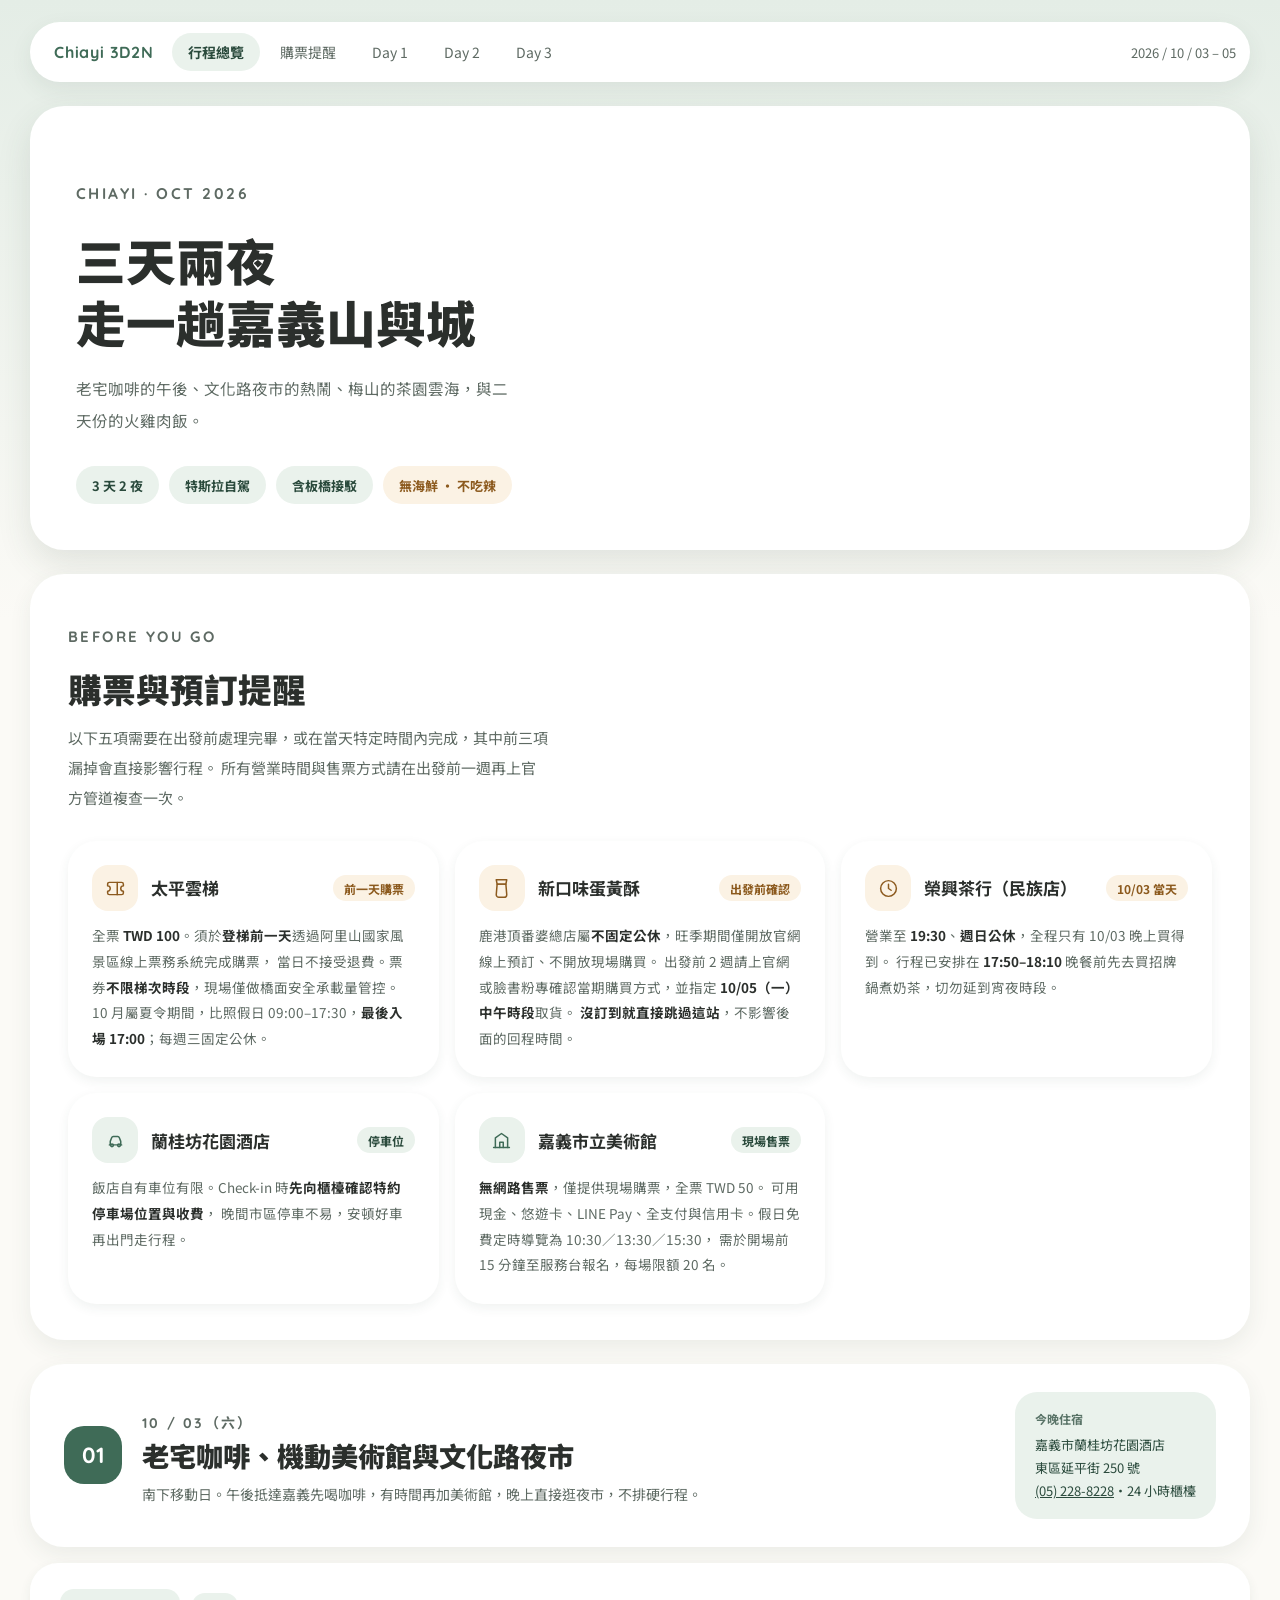
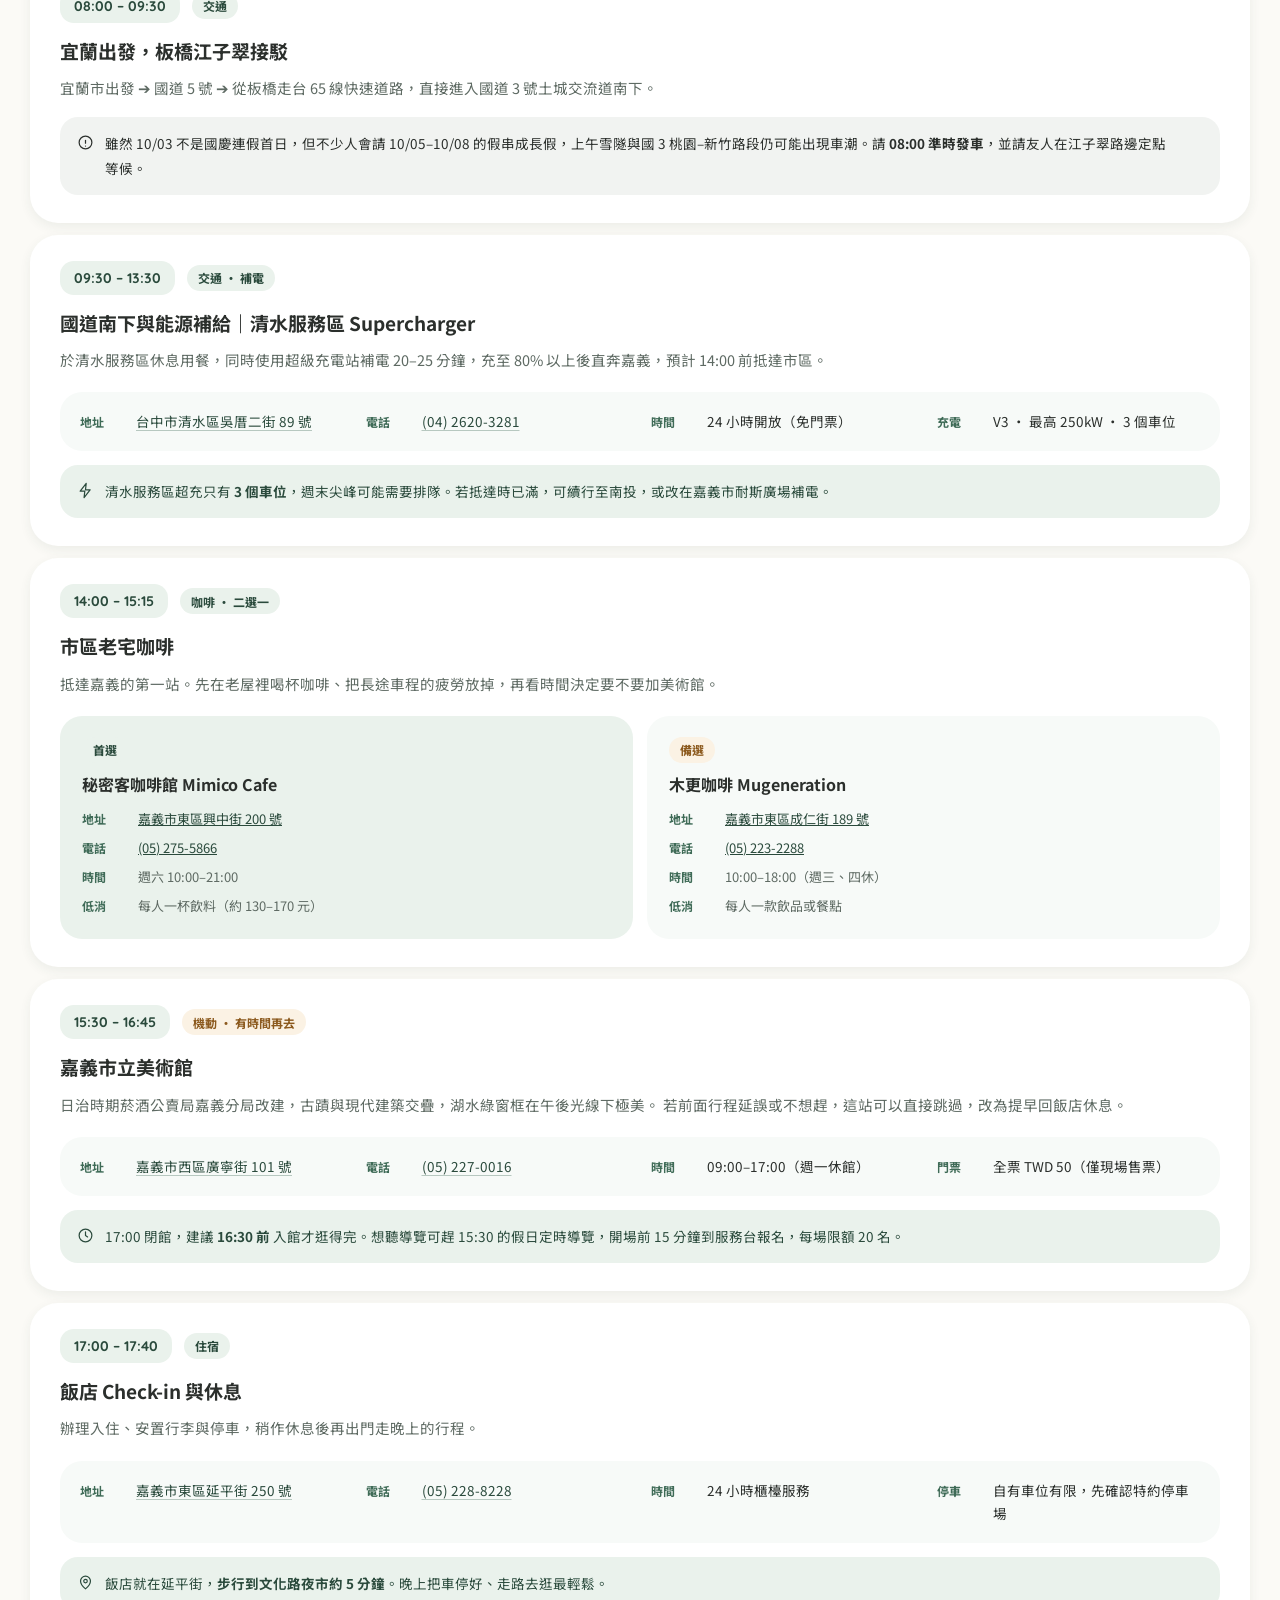
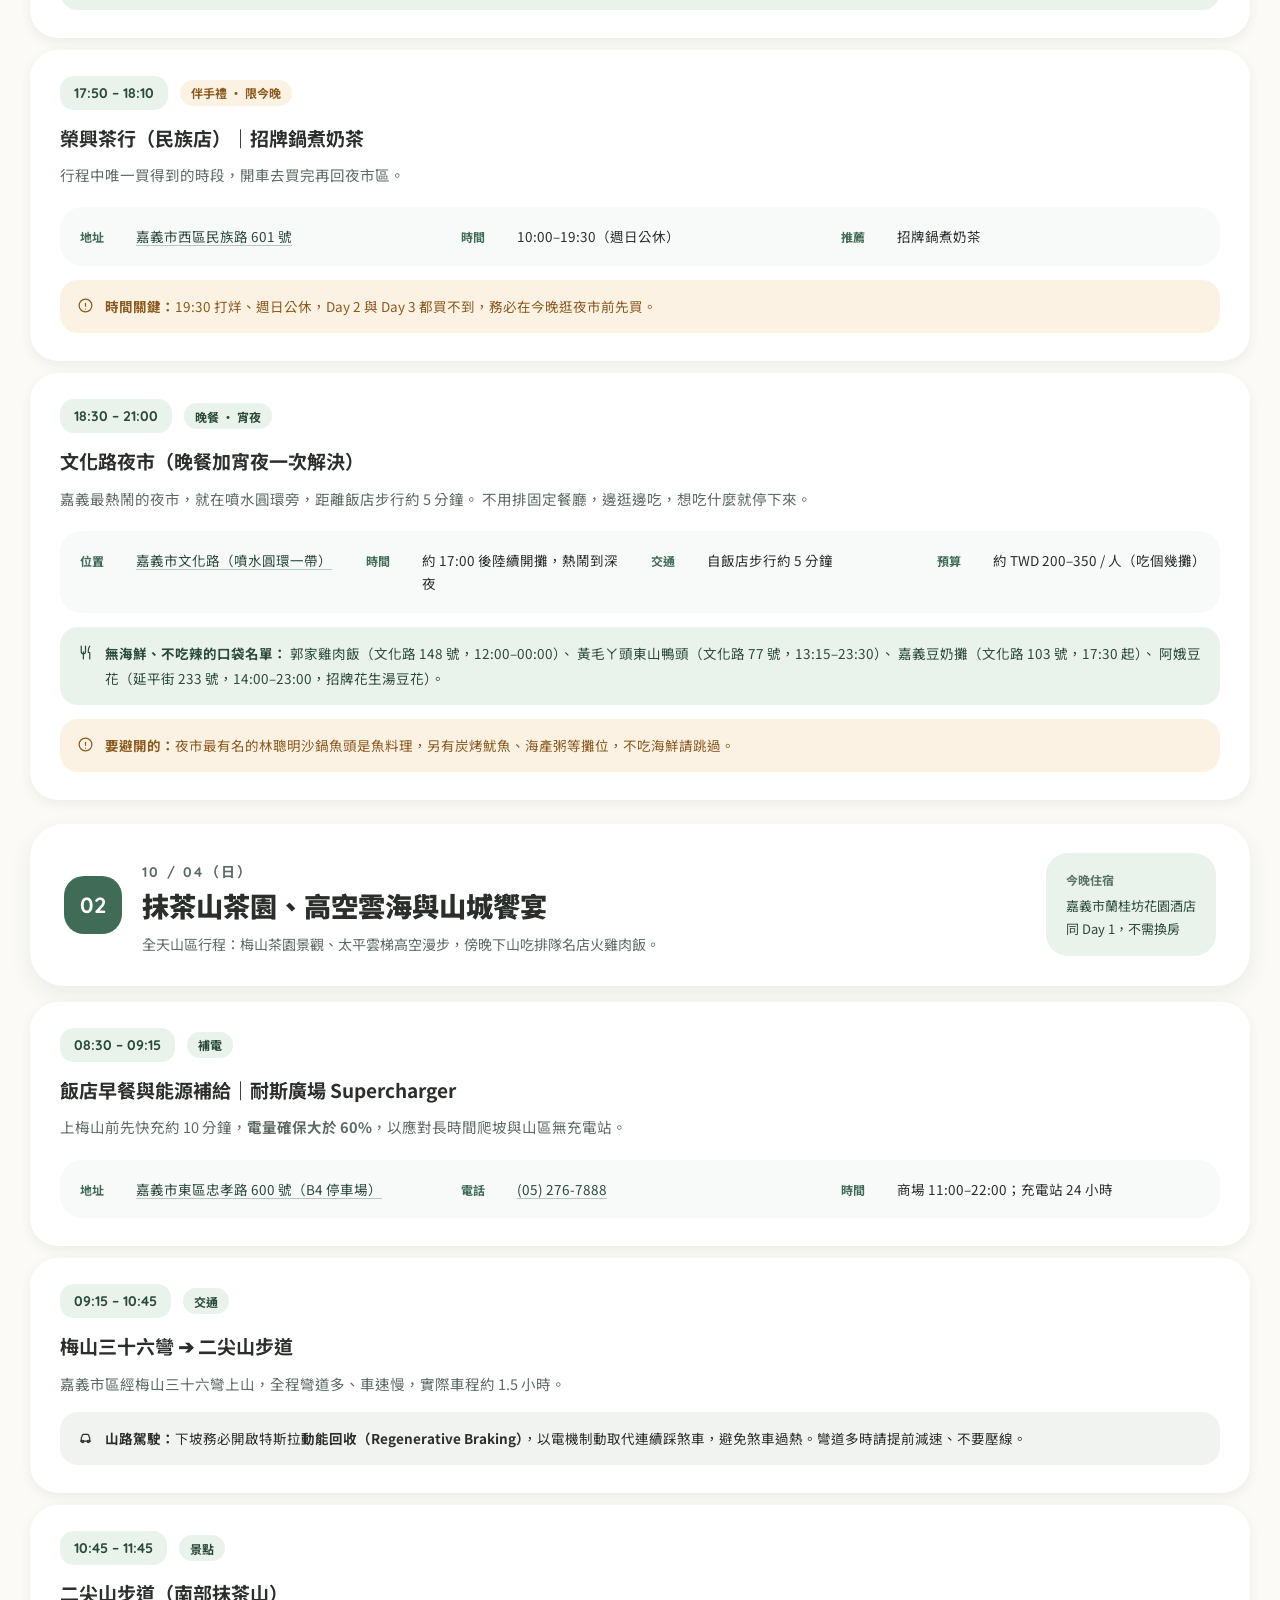
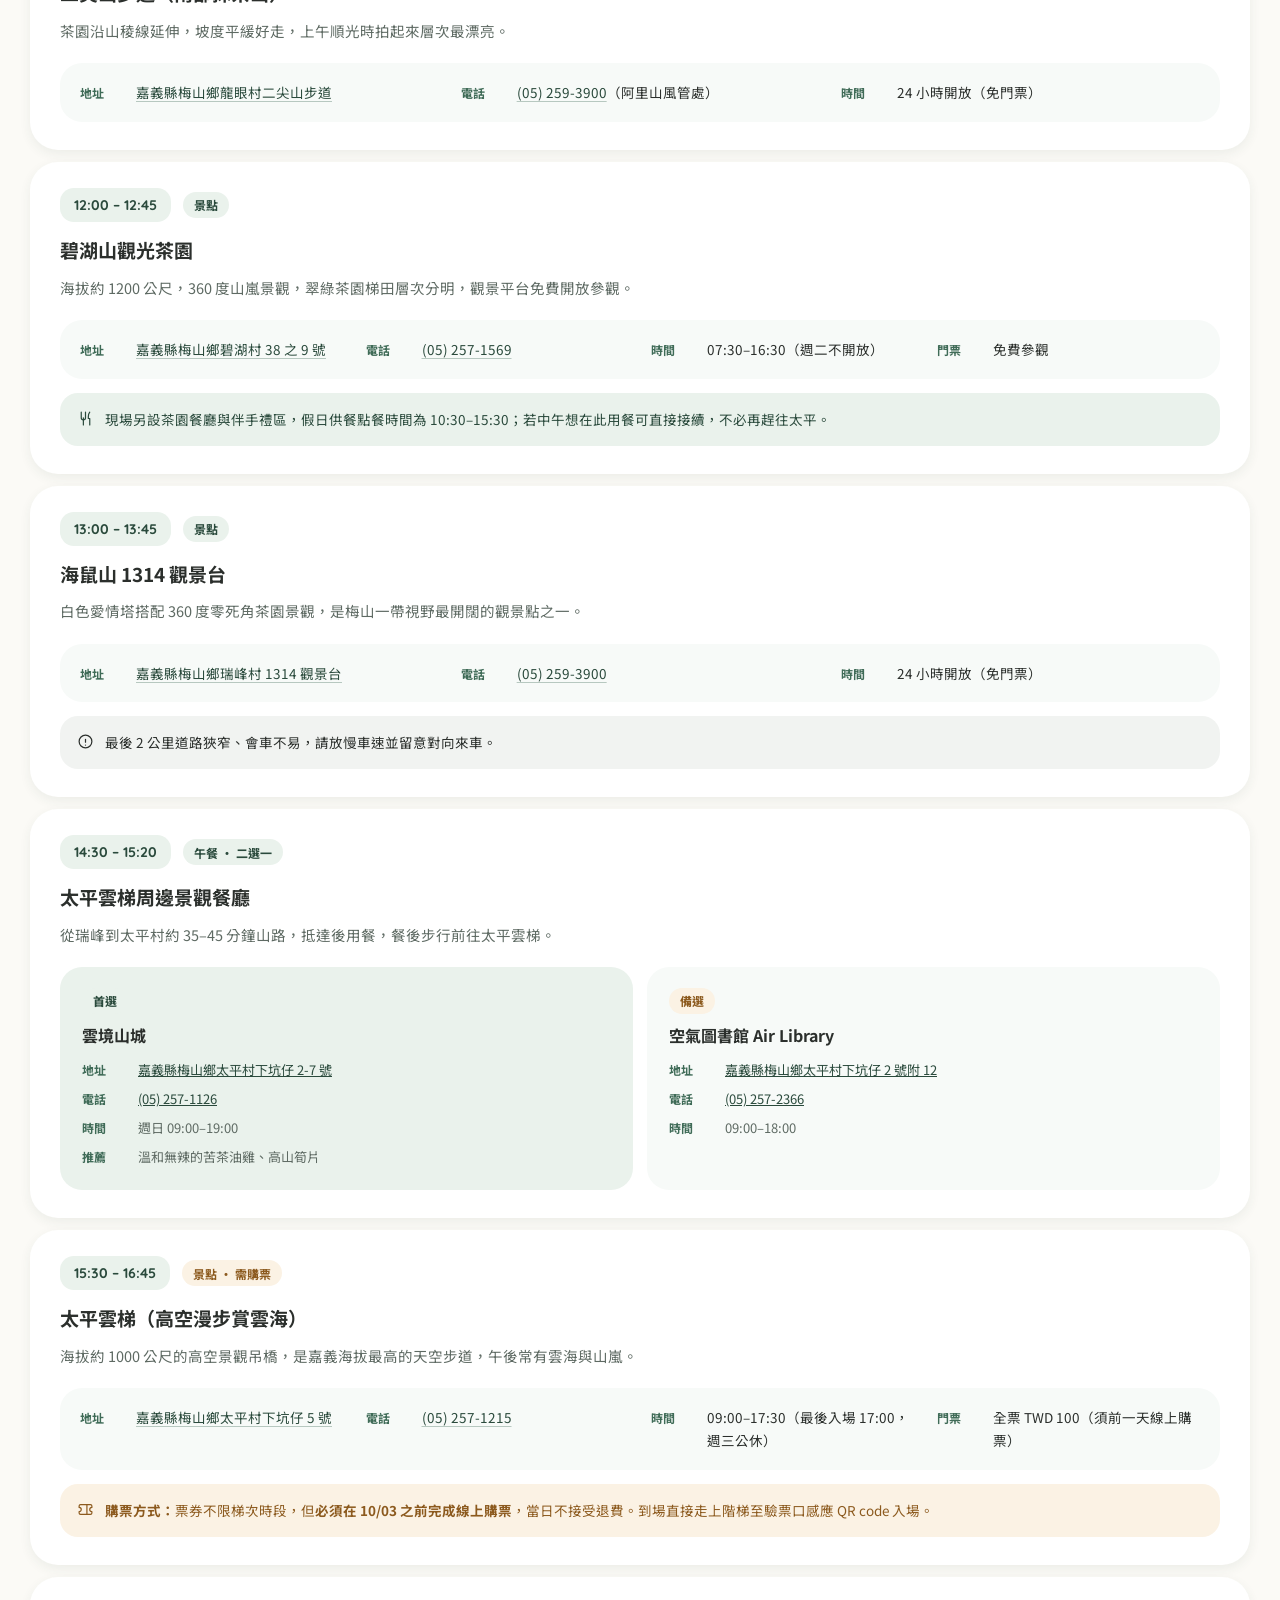
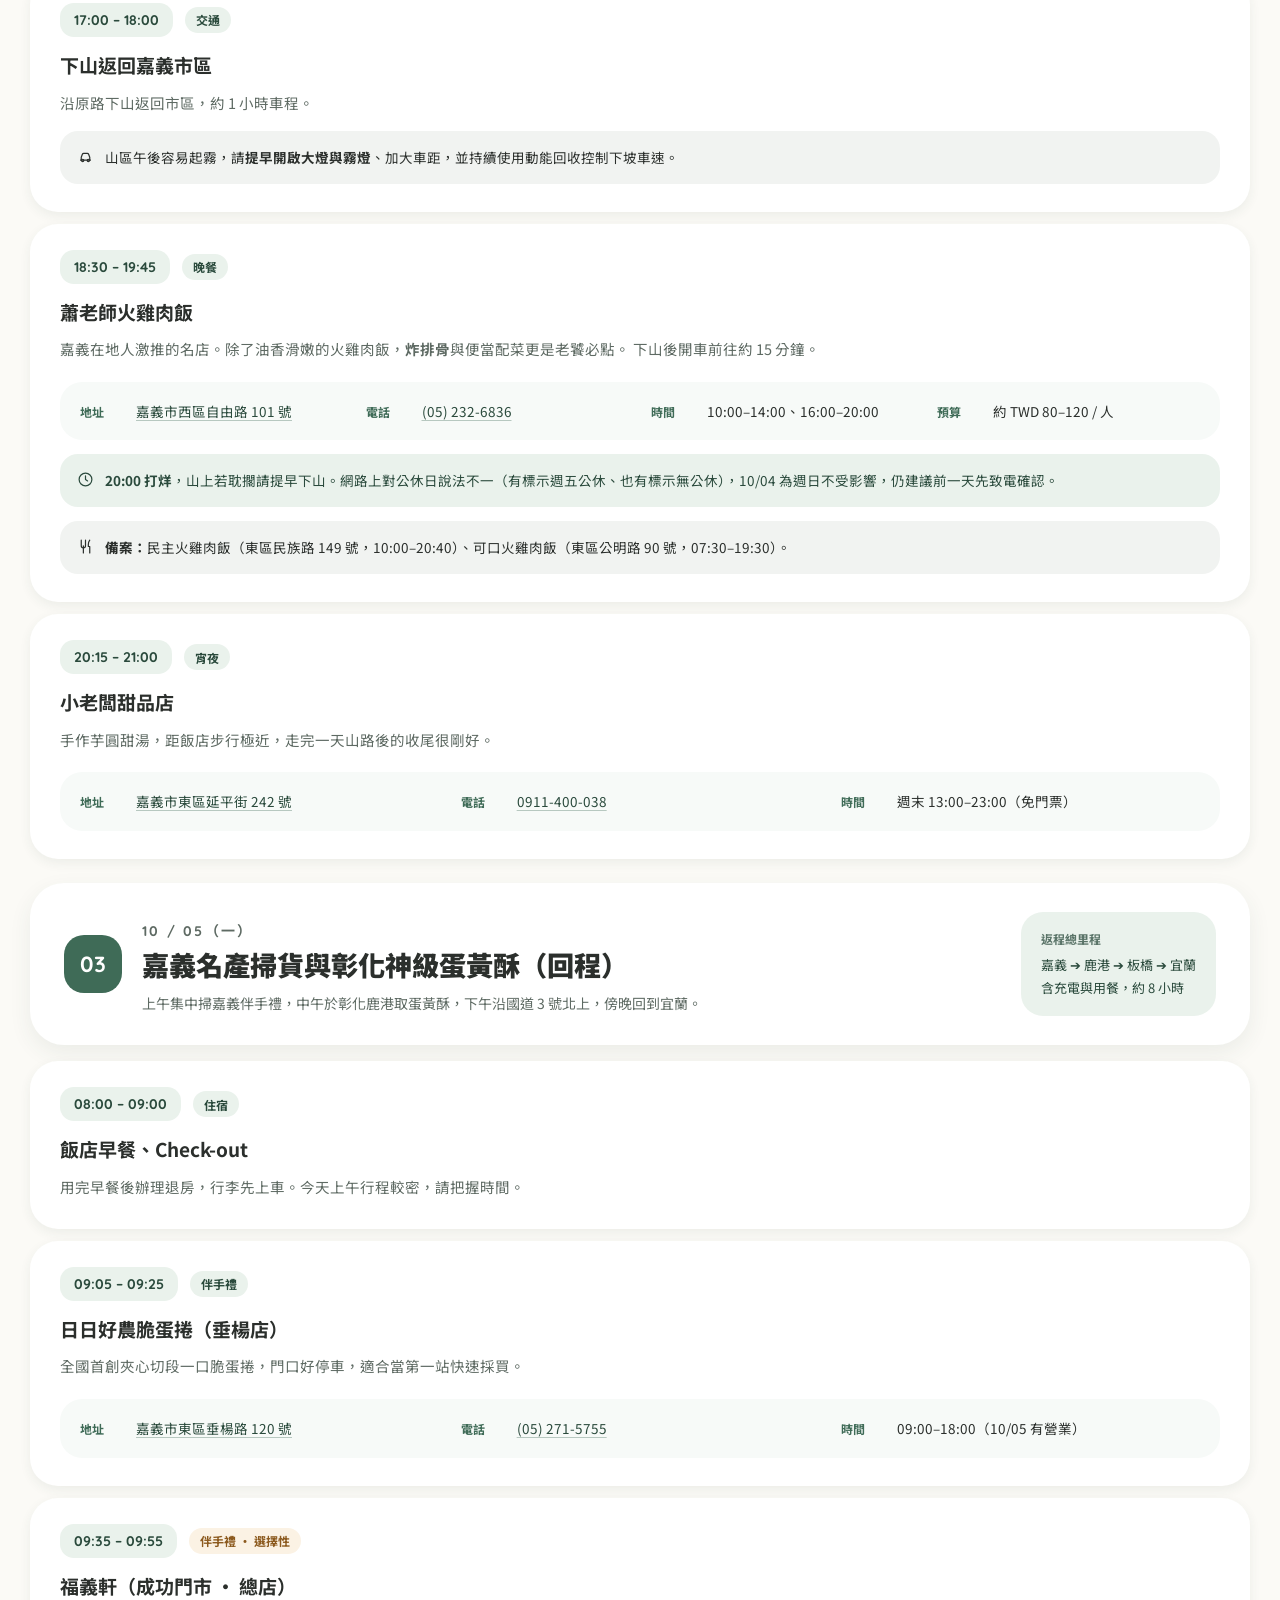
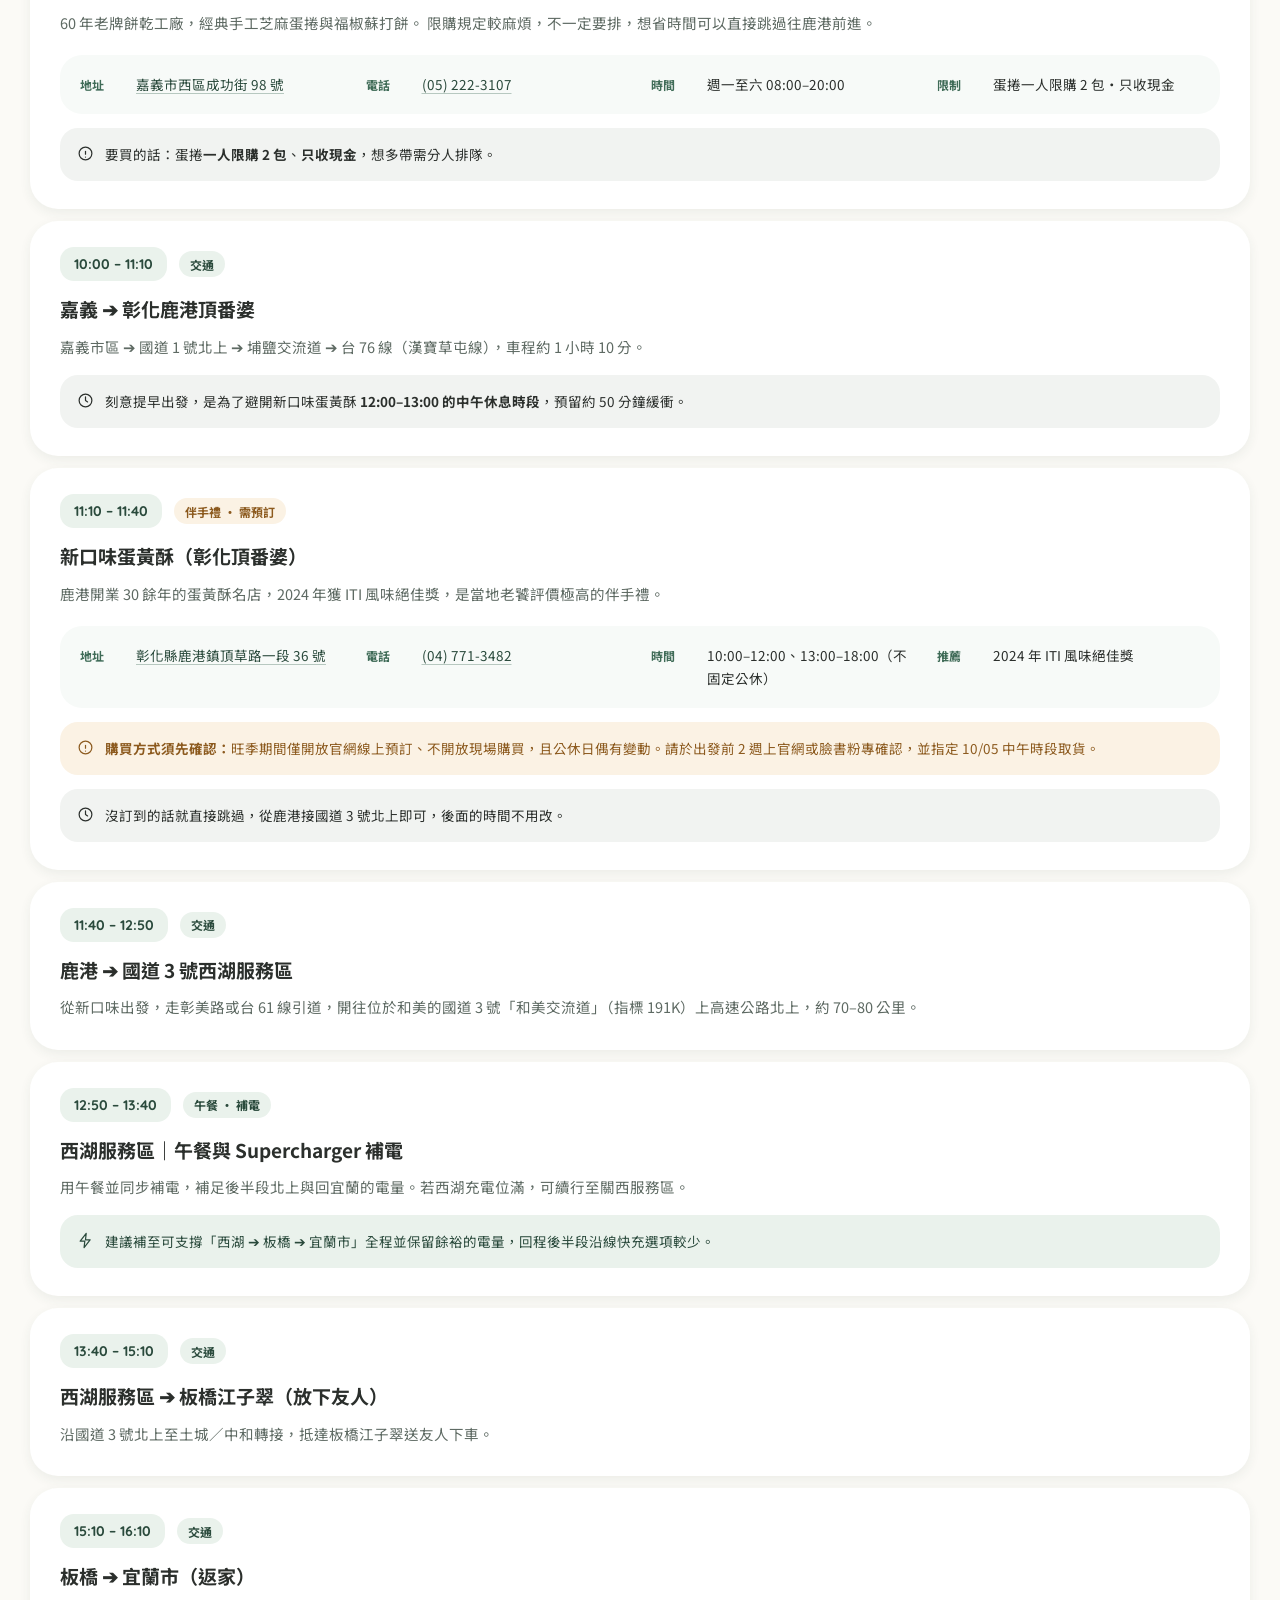
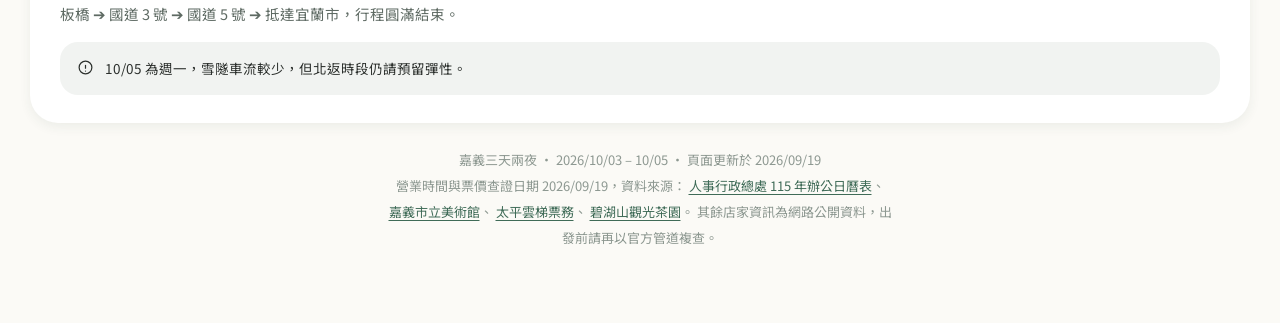
==== chiayi-trip.html @ ef844328 "Update Day 1 departure route to use 台 65 線 into 土城交流道 Co-Authored-By: Claude Opus 5 <noreply@anthrop" ====
<!doctype html>
<html lang="zh-Hant">
<head>
  <meta charset="utf-8">
  <meta name="viewport" content="width=device-width, initial-scale=1">
  <title>嘉義三天兩夜</title>
  <meta name="theme-color" content="#E4EDE6">
  <meta
    name="description"
    content="2026/10/03 - 10/05 嘉義三天兩夜自駕行程：嘉義市區光影、梅山茶園雲海與伴手禮掃貨，含店家資訊、購票提醒與特斯拉充電規劃。"
  >
  <link rel="preconnect" href="https://fonts.googleapis.com">
  <link rel="preconnect" href="https://fonts.gstatic.com" crossorigin>
  <link
    href="https://fonts.googleapis.com/css2?family=Noto+Sans+TC:wght@400;500;700;900&family=Quicksand:wght@500;600;700&display=swap"
    rel="stylesheet"
  >
  <style>
    :root {
      color-scheme: light;
      --bg-top: #E4EDE6;
      --bg: #FBFAF6;
      --card: #FFFFFF;
      --ink: #2B2F2C;
      --muted: #5E6A63;
      --faint: #8D9891;
      --accent: #3F6B57;
      --accent-deep: #2A4A3C;
      --accent-soft: #EAF2EC;
      --accent-line: #DCE8DF;
      --warn-soft: #FBF2E4;
      --warn-ink: #8C5A1E;
      --shadow-xs: 0 4px 12px rgba(46, 74, 60, 0.07);
      --shadow-sm: 0 8px 22px rgba(46, 74, 60, 0.08);
      --shadow-md: 0 14px 34px rgba(46, 74, 60, 0.12);
      --r-xl: 34px;
      --r-lg: 28px;
      --r-md: 22px;
      --r-sm: 18px;
    }

    * { box-sizing: border-box; }
    html { scroll-behavior: smooth; }

    body {
      margin: 0;
      min-height: 100vh;
      color: var(--ink);
      font-family: "Noto Sans TC", sans-serif;
      background: var(--bg);
      background-image: linear-gradient(180deg, var(--bg-top) 0%, var(--bg) 620px);
      background-repeat: no-repeat;
    }

    a { color: var(--accent); }
    p { text-wrap: pretty; }

    .num {
      font-family: Quicksand, "Noto Sans TC", sans-serif;
      font-weight: 700;
      letter-spacing: 0.02em;
    }

    .shell {
      width: min(1220px, calc(100% - 36px));
      margin: 0 auto;
      padding: 22px 0 64px;
      display: flex;
      flex-direction: column;
      gap: 24px;
    }

    /* ---------- top pill nav ---------- */

    .topbar {
      position: sticky;
      top: 16px;
      z-index: 20;
      display: flex;
      align-items: center;
      gap: 18px;
      padding: 11px 14px 11px 24px;
      border-radius: 999px;
      background: var(--card);
      box-shadow: var(--shadow-sm);
    }

    .topbar__brand {
      font-family: Quicksand, "Noto Sans TC", sans-serif;
      font-size: 16px;
      font-weight: 700;
      letter-spacing: 0.05em;
      color: var(--accent);
      white-space: nowrap;
    }

    .topbar__nav {
      flex-grow: 1;
      display: flex;
      gap: 4px;
      overflow: hidden;
    }

    .topbar__nav a {
      padding: 9px 16px;
      border-radius: 999px;
      font-size: 14px;
      color: var(--muted);
      text-decoration: none;
      white-space: nowrap;
      transition: 180ms ease;
    }

    .topbar__nav a:hover,
    .topbar__nav a:focus-visible {
      background: var(--accent-soft);
      color: var(--accent-deep);
      outline: none;
    }

    .topbar__nav a.is-active {
      background: var(--accent-soft);
      color: var(--accent-deep);
      font-weight: 700;
    }

    .topbar__date {
      font-size: 13px;
      color: var(--muted);
      white-space: nowrap;
    }

    /* ---------- generic surfaces ---------- */

    .panel {
      padding: 36px 38px;
      border-radius: var(--r-xl);
      background: var(--card);
      box-shadow: var(--shadow-sm);
    }

    .panel--plain {
      background: transparent;
      box-shadow: none;
      padding: 8px 0 0;
    }

    .eyebrow {
      margin: 0;
      font-family: Quicksand, "Noto Sans TC", sans-serif;
      font-size: 13px;
      font-weight: 700;
      letter-spacing: 0.16em;
      color: var(--accent);
    }

    .section-head h2 {
      margin: 14px 0 0;
      font-size: clamp(1.55rem, 3vw, 2.1rem);
      font-weight: 900;
      line-height: 1.34;
    }

    .section-head p {
      margin: 12px 0 0;
      max-width: 60ch;
      font-size: 15px;
      line-height: 2;
      color: var(--muted);
    }

    .pill {
      display: inline-flex;
      align-items: center;
      min-height: 38px;
      padding: 0 16px;
      border-radius: 999px;
      background: var(--accent-soft);
      color: var(--accent-deep);
      font-size: 13px;
      font-weight: 700;
    }

    .pill--warn {
      background: var(--warn-soft);
      color: var(--warn-ink);
    }

    /* ---------- hero ---------- */

    .hero {
      padding: 52px 46px 46px;
      border-radius: var(--r-xl);
      background: var(--card);
      box-shadow: var(--shadow-md);
    }

    .hero h1 {
      margin: 18px 0 0;
      font-size: clamp(2rem, 4.8vw, 3.1rem);
      font-weight: 900;
      line-height: 1.26;
    }

    .hero p {
      margin: 20px 0 0;
      max-width: 48ch;
      font-size: 15.5px;
      line-height: 2.05;
      color: var(--muted);
    }

    .hero__chips {
      padding-top: 30px;
      display: flex;
      gap: 10px;
      flex-wrap: wrap;
    }

    /* ---------- booking ---------- */

    .cards {
      display: grid;
      grid-template-columns: repeat(auto-fit, minmax(290px, 1fr));
      gap: 16px;
      margin-top: 28px;
    }

    .bcard {
      display: flex;
      flex-direction: column;
      gap: 12px;
      padding: 24px 24px 26px;
      border-radius: var(--r-lg);
      background: var(--card);
      box-shadow: var(--shadow-xs);
    }

    .bcard__top {
      display: flex;
      align-items: center;
      gap: 13px;
    }

    .icon-tile {
      flex-shrink: 0;
      width: 46px;
      height: 46px;
      border-radius: 16px;
      background: var(--accent-soft);
      display: flex;
      align-items: center;
      justify-content: center;
    }

    .icon-tile--warn { background: var(--warn-soft); }

    .bcard h3 {
      margin: 0;
      flex-grow: 1;
      font-size: 17px;
      font-weight: 700;
      line-height: 1.4;
    }

    .tag {
      display: inline-flex;
      align-items: center;
      height: 26px;
      padding: 0 11px;
      border-radius: 999px;
      background: var(--accent-soft);
      color: var(--accent-deep);
      font-size: 12px;
      font-weight: 700;
      white-space: nowrap;
    }

    .tag--warn {
      background: var(--warn-soft);
      color: var(--warn-ink);
    }

    .bcard p {
      margin: 0;
      font-size: 13.5px;
      line-height: 1.9;
      color: var(--muted);
    }

    .bcard p strong { color: var(--ink); }

    /* ---------- day sections ---------- */

    .day {
      display: flex;
      flex-direction: column;
      gap: 16px;
    }

    .day__head {
      display: flex;
      align-items: center;
      gap: 20px;
      flex-wrap: wrap;
      padding: 28px 34px;
      border-radius: var(--r-xl);
      background: var(--card);
      box-shadow: var(--shadow-sm);
    }

    .day__badge {
      flex-shrink: 0;
      width: 58px;
      height: 58px;
      border-radius: 20px;
      background: var(--accent);
      color: #FFFFFF;
      display: flex;
      align-items: center;
      justify-content: center;
      font-family: Quicksand, sans-serif;
      font-size: 22px;
      font-weight: 700;
    }

    .day__title {
      flex-grow: 1;
      min-width: 240px;
    }

    .day__title h2 {
      margin: 0;
      font-size: clamp(1.3rem, 2.4vw, 1.7rem);
      font-weight: 900;
      line-height: 1.4;
    }

    .day__title p {
      margin: 8px 0 0;
      font-size: 14px;
      line-height: 1.85;
      color: var(--muted);
    }

    .day__hotel {
      flex-shrink: 0;
      max-width: 270px;
      padding: 16px 20px;
      border-radius: var(--r-md);
      background: var(--accent-soft);
      font-size: 13px;
      line-height: 1.8;
      color: var(--accent-deep);
    }

    .day__hotel strong {
      display: block;
      font-size: 12px;
      font-weight: 700;
      opacity: 0.75;
      margin-bottom: 3px;
    }

    .day__hotel a { color: var(--accent-deep); }

    .stops {
      display: flex;
      flex-direction: column;
      gap: 12px;
    }

    .stop {
      padding: 26px 30px 28px;
      border-radius: var(--r-lg);
      background: var(--card);
      box-shadow: var(--shadow-xs);
      transition: box-shadow 200ms ease, transform 200ms ease;
    }

    .stop:hover {
      box-shadow: var(--shadow-sm);
      transform: translateY(-1px);
    }

    .stop__top {
      display: flex;
      align-items: center;
      gap: 12px;
      flex-wrap: wrap;
    }

    .stop__time {
      display: inline-flex;
      align-items: center;
      padding: 8px 14px;
      border-radius: 14px;
      background: var(--accent-soft);
      color: var(--accent-deep);
      font-family: Quicksand, sans-serif;
      font-size: 14px;
      font-weight: 700;
      white-space: nowrap;
    }

    .stop h3 {
      margin: 14px 0 0;
      font-size: 19px;
      font-weight: 700;
      line-height: 1.45;
    }

    .stop__desc {
      margin: 10px 0 0;
      font-size: 14.5px;
      line-height: 1.95;
      color: var(--muted);
    }

    .meta {
      display: grid;
      grid-template-columns: repeat(auto-fit, minmax(220px, 1fr));
      gap: 10px 22px;
      margin: 18px 0 0;
      padding: 18px 20px;
      border-radius: var(--r-md);
      background: #F7FAF8;
    }

    .meta > div {
      display: grid;
      grid-template-columns: 46px minmax(0, 1fr);
      gap: 10px;
      align-items: baseline;
    }

    .meta dt {
      font-size: 12px;
      font-weight: 700;
      color: var(--accent);
    }

    .meta dd {
      margin: 0;
      font-size: 13.5px;
      line-height: 1.7;
      word-break: break-word;
    }

    .meta a {
      color: var(--accent-deep);
      text-underline-offset: 3px;
      text-decoration-color: rgba(63, 107, 87, 0.35);
      border-radius: 4px;
    }

    .meta a:hover { text-decoration-color: var(--accent); }

    .meta a:focus-visible,
    .topbar__nav a:focus-visible,
    .botbar a:focus-visible,
    .day__hotel a:focus-visible {
      outline: 2px solid var(--accent);
      outline-offset: 2px;
      border-radius: 6px;
    }

    .note {
      display: flex;
      gap: 11px;
      margin: 14px 0 0;
      padding: 14px 17px;
      border-radius: var(--r-sm);
      background: var(--accent-soft);
      color: var(--accent-deep);
      font-size: 13.5px;
      line-height: 1.85;
    }

    .note svg { flex-shrink: 0; margin-top: 3px; }
    .note--warn { background: var(--warn-soft); color: var(--warn-ink); }
    .note--plain { background: #F1F3F1; color: var(--ink); }
    .note strong { font-weight: 700; }

    /* ---------- 二選一 ---------- */

    .options {
      display: grid;
      grid-template-columns: repeat(auto-fit, minmax(258px, 1fr));
      gap: 14px;
      margin-top: 18px;
    }

    .option {
      padding: 20px 22px 22px;
      border-radius: var(--r-md);
      background: #F7FAF8;
    }

    .option--primary {
      background: var(--accent-soft);
    }

    .option h4 {
      margin: 10px 0 0;
      font-size: 16px;
      font-weight: 700;
      line-height: 1.45;
    }

    .option dl {
      display: grid;
      gap: 7px;
      margin: 12px 0 0;
    }

    .option dl > div {
      display: grid;
      grid-template-columns: 46px minmax(0, 1fr);
      gap: 10px;
      align-items: baseline;
    }

    .option dt {
      font-size: 12px;
      font-weight: 700;
      color: var(--accent);
    }

    .option dd {
      margin: 0;
      font-size: 13px;
      line-height: 1.7;
      color: var(--muted);
      word-break: break-word;
    }

    .option dd a { color: var(--accent-deep); }
    .option dd a:focus-visible { outline: 2px solid var(--accent); outline-offset: 2px; border-radius: 4px; }

    .foot {
      max-width: 72ch;
      margin: 0 auto;
      padding-bottom: 8px;
      text-align: center;
      font-size: 13px;
      line-height: 2;
      color: var(--faint);
    }

    .foot a {
      color: var(--accent);
      text-underline-offset: 3px;
      border-radius: 4px;
    }

    .foot a:focus-visible {
      outline: 2px solid var(--accent);
      outline-offset: 2px;
    }

    /* ---------- mobile bottom nav ---------- */

    .botbar { display: none; }

    /* ---------- responsive ---------- */

    @media (max-width: 760px) {
      .shell {
        width: calc(100% - 24px);
        padding: 14px 0 108px;
        gap: 18px;
      }

      .topbar {
        top: 10px;
        gap: 12px;
        padding: 12px 18px;
      }

      .topbar__nav { display: none; }
      .topbar__date { margin-left: auto; }

      .panel { padding: 28px 22px; border-radius: var(--r-lg); }
      .hero { padding: 34px 24px 30px; border-radius: var(--r-lg); }

      .day__head {
        padding: 24px 22px;
        gap: 16px;
        border-radius: var(--r-lg);
      }

      .day__hotel { max-width: none; width: 100%; }

      .stop { padding: 22px 20px 24px; border-radius: var(--r-md); }
      .meta { padding: 16px; gap: 10px 14px; }
      .meta > div,
      .option dl > div { grid-template-columns: 42px minmax(0, 1fr); }


      .botbar {
        position: fixed;
        left: 0;
        right: 0;
        bottom: 0;
        z-index: 30;
        display: flex;
        justify-content: space-around;
        align-items: center;
        padding: 12px 6px calc(16px + env(safe-area-inset-bottom, 0px));
        border-radius: 28px 28px 0 0;
        background: var(--card);
        box-shadow: 0 -10px 30px rgba(46, 74, 60, 0.12);
      }

      .botbar a {
        display: flex;
        flex-direction: column;
        align-items: center;
        justify-content: center;
        gap: 5px;
        min-width: 64px;
        min-height: 44px;
        color: var(--faint);
        text-decoration: none;
        font-size: 11px;
      }

      .botbar a.is-active {
        color: var(--accent);
        font-weight: 700;
      }
    }

    @media (prefers-reduced-motion: reduce) {
      html { scroll-behavior: auto; }
      * { transition-duration: 0.01ms !important; }
      .stop:hover { transform: none; }
    }
  </style>
</head>
<body>

  <div class="shell">

    <header class="topbar">
      <span class="topbar__brand">Chiayi 3D2N</span>
      <nav class="topbar__nav" aria-label="頁面導覽">
        <a href="#overview">行程總覽</a>
        <a href="#booking">購票提醒</a>
        <a href="#day1">Day 1</a>
        <a href="#day2">Day 2</a>
        <a href="#day3">Day 3</a>
      </nav>
      <span class="topbar__date">2026 / 10 / 03 – 05</span>
    </header>

    <!-- ========== HERO ========== -->
    <section class="hero" id="overview">
      <p class="eyebrow">CHIAYI · OCT 2026</p>
      <h1>三天兩夜<br>走一趟嘉義山與城</h1>
      <p>
        老宅咖啡的午後、文化路夜市的熱鬧、梅山的茶園雲海，與二天份的火雞肉飯。
      </p>
      <div class="hero__chips">
        <span class="pill">3 天 2 夜</span>
        <span class="pill">特斯拉自駕</span>
        <span class="pill">含板橋接駁</span>
        <span class="pill pill--warn">無海鮮 · 不吃辣</span>
      </div>
    </section>

    <!-- ========== BOOKING ========== -->
    <section class="panel" id="booking">
      <div class="section-head">
        <p class="eyebrow">BEFORE YOU GO</p>
        <h2>購票與預訂提醒</h2>
        <p>
          以下五項需要在出發前處理完畢，或在當天特定時間內完成，其中前三項漏掉會直接影響行程。
          所有營業時間與售票方式請在出發前一週再上官方管道複查一次。
        </p>
      </div>

      <div class="cards">

        <article class="bcard">
          <div class="bcard__top">
            <span class="icon-tile icon-tile--warn">
              <svg width="21" height="21" viewBox="0 0 24 24" fill="none" stroke="#8C5A1E" stroke-width="1.7" stroke-linecap="round" stroke-linejoin="round" aria-hidden="true"><path d="M3 9V7a2 2 0 0 1 2-2h14a2 2 0 0 1 2 2v2a2 2 0 0 0 0 6v2a2 2 0 0 1-2 2H5a2 2 0 0 1-2-2v-2a2 2 0 0 0 0-6Z"></path><path d="M14 5v14"></path></svg>
            </span>
            <h3>太平雲梯</h3>
            <span class="tag tag--warn">前一天購票</span>
          </div>
          <p>
            全票 <strong>TWD 100</strong>。須於<strong>登梯前一天</strong>透過阿里山國家風景區線上票務系統完成購票，
            當日不接受退費。票券<strong>不限梯次時段</strong>，現場僅做橋面安全承載量管控。
            10 月屬夏令期間，比照假日 09:00–17:30，<strong>最後入場 17:00</strong>；每週三固定公休。
          </p>
        </article>

        <article class="bcard">
          <div class="bcard__top">
            <span class="icon-tile icon-tile--warn">
              <svg width="21" height="21" viewBox="0 0 24 24" fill="none" stroke="#8C5A1E" stroke-width="1.7" stroke-linecap="round" stroke-linejoin="round" aria-hidden="true"><path d="M6 2h12l-1 5H7Z"></path><path d="M7 7h10l1 12a3 3 0 0 1-3 3H9a3 3 0 0 1-3-3Z"></path></svg>
            </span>
            <h3>新口味蛋黃酥</h3>
            <span class="tag tag--warn">出發前確認</span>
          </div>
          <p>
            鹿港頂番婆總店屬<strong>不固定公休</strong>，旺季期間僅開放官網線上預訂、不開放現場購買。
            出發前 2 週請上官網或臉書粉專確認當期購買方式，並指定 <strong>10/05（一）中午時段</strong>取貨。
            <strong>沒訂到就直接跳過這站</strong>，不影響後面的回程時間。
          </p>
        </article>

        <article class="bcard">
          <div class="bcard__top">
            <span class="icon-tile icon-tile--warn">
              <svg width="21" height="21" viewBox="0 0 24 24" fill="none" stroke="#8C5A1E" stroke-width="1.7" stroke-linecap="round" stroke-linejoin="round" aria-hidden="true"><circle cx="12" cy="12" r="9"></circle><path d="M12 7v5l3 2"></path></svg>
            </span>
            <h3>榮興茶行（民族店）</h3>
            <span class="tag tag--warn">10/03 當天</span>
          </div>
          <p>
            營業至 <strong>19:30</strong>、<strong>週日公休</strong>，全程只有 10/03 晚上買得到。
            行程已安排在 <strong>17:50–18:10</strong> 晚餐前先去買招牌鍋煮奶茶，切勿延到宵夜時段。
          </p>
        </article>

        <article class="bcard">
          <div class="bcard__top">
            <span class="icon-tile">
              <svg width="21" height="21" viewBox="0 0 24 24" fill="none" stroke="#3F6B57" stroke-width="1.7" stroke-linecap="round" stroke-linejoin="round" aria-hidden="true"><path d="M5 17h14"></path><path d="M6 17v-4l1.6-4.2A2 2 0 0 1 9.5 7.5h5a2 2 0 0 1 1.9 1.3L18 13v4"></path><circle cx="8" cy="17.5" r="1.6"></circle><circle cx="16" cy="17.5" r="1.6"></circle></svg>
            </span>
            <h3>蘭桂坊花園酒店</h3>
            <span class="tag">停車位</span>
          </div>
          <p>
            飯店自有車位有限。Check-in 時<strong>先向櫃檯確認特約停車場位置與收費</strong>，
            晚間市區停車不易，安頓好車再出門走行程。
          </p>
        </article>

        <article class="bcard">
          <div class="bcard__top">
            <span class="icon-tile">
              <svg width="21" height="21" viewBox="0 0 24 24" fill="none" stroke="#3F6B57" stroke-width="1.7" stroke-linecap="round" stroke-linejoin="round" aria-hidden="true"><path d="M3 20h18"></path><path d="M5 20V9l7-5 7 5v11"></path><path d="M10 20v-6h4v6"></path></svg>
            </span>
            <h3>嘉義市立美術館</h3>
            <span class="tag">現場售票</span>
          </div>
          <p>
            <strong>無網路售票</strong>，僅提供現場購票，全票 TWD 50。
            可用現金、悠遊卡、LINE Pay、全支付與信用卡。假日免費定時導覽為 10:30／13:30／15:30，
            需於開場前 15 分鐘至服務台報名，每場限額 20 名。
          </p>
        </article>

      </div>
    </section>

    <!-- ========== DAY 1 ========== -->
    <section class="day" id="day1">
      <div class="day__head">
        <span class="day__badge">01</span>
        <div class="day__title">
          <p class="eyebrow">10 / 03（六）</p>
          <h2>老宅咖啡、機動美術館與文化路夜市</h2>
          <p>南下移動日。午後抵達嘉義先喝咖啡，有時間再加美術館，晚上直接逛夜市，不排硬行程。</p>
        </div>
        <div class="day__hotel">
          <strong>今晚住宿</strong>
          嘉義市蘭桂坊花園酒店<br>
          東區延平街 250 號<br>
          <a href="tel:+88652288228">(05) 228-8228</a>・24 小時櫃檯
        </div>
      </div>

      <div class="stops">

        <article class="stop">
          <div class="stop__top">
            <span class="stop__time">08:00 – 09:30</span>
            <span class="tag">交通</span>
          </div>
          <h3>宜蘭出發，板橋江子翠接駁</h3>
          <p class="stop__desc">宜蘭市出發 ➔ 國道 5 號 ➔ 從板橋走台 65 線快速道路，直接進入國道 3 號土城交流道南下。</p>
          <p class="note note--plain">
            <svg width="17" height="17" viewBox="0 0 24 24" fill="none" stroke="currentColor" stroke-width="1.7" stroke-linecap="round" stroke-linejoin="round" aria-hidden="true"><path d="M12 9v4"></path><path d="M12 17h.01"></path><circle cx="12" cy="12" r="9"></circle></svg>
            <span>雖然 10/03 不是國慶連假首日，但不少人會請 10/05–10/08 的假串成長假，上午雪隧與國 3 桃園–新竹路段仍可能出現車潮。請 <strong>08:00 準時發車</strong>，並請友人在江子翠路邊定點等候。</span>
          </p>
        </article>

        <article class="stop">
          <div class="stop__top">
            <span class="stop__time">09:30 – 13:30</span>
            <span class="tag">交通 · 補電</span>
          </div>
          <h3>國道南下與能源補給｜清水服務區 Supercharger</h3>
          <p class="stop__desc">
            於清水服務區休息用餐，同時使用超級充電站補電 20–25 分鐘，充至 80% 以上後直奔嘉義，預計 14:00 前抵達市區。
          </p>
          <dl class="meta">
            <div><dt>地址</dt><dd><a href="https://www.google.com/maps/search/?api=1&amp;query=%E5%9C%8B%E9%81%933%E8%99%9F%E6%B8%85%E6%B0%B4%E6%9C%8D%E5%8B%99%E5%8D%80" target="_blank" rel="noopener">台中市清水區吳厝二街 89 號</a></dd></div>
            <div><dt>電話</dt><dd><a href="tel:+886426203281">(04) 2620-3281</a></dd></div>
            <div><dt>時間</dt><dd>24 小時開放（免門票）</dd></div>
            <div><dt>充電</dt><dd>V3 · 最高 250kW · 3 個車位</dd></div>
          </dl>
          <p class="note">
            <svg width="17" height="17" viewBox="0 0 24 24" fill="none" stroke="currentColor" stroke-width="1.7" stroke-linecap="round" stroke-linejoin="round" aria-hidden="true"><path d="M13 2 4.5 13H11l-1 9 8.5-11H12Z"></path></svg>
            <span>清水服務區超充只有 <strong>3 個車位</strong>，週末尖峰可能需要排隊。若抵達時已滿，可續行至南投，或改在嘉義市耐斯廣場補電。</span>
          </p>
        </article>

        <article class="stop">
          <div class="stop__top">
            <span class="stop__time">14:00 – 15:15</span>
            <span class="tag">咖啡 · 二選一</span>
          </div>
          <h3>市區老宅咖啡</h3>
          <p class="stop__desc">
            抵達嘉義的第一站。先在老屋裡喝杯咖啡、把長途車程的疲勞放掉，再看時間決定要不要加美術館。
          </p>

          <div class="options">
            <div class="option option--primary">
              <span class="tag">首選</span>
              <h4>秘密客咖啡館 Mimico Cafe</h4>
              <dl>
                <div><dt>地址</dt><dd><a href="https://www.google.com/maps/search/?api=1&amp;query=%E7%A7%98%E5%AF%86%E5%AE%A2%E5%92%96%E5%95%A1%E9%A4%A8%20%E5%98%89%E7%BE%A9" target="_blank" rel="noopener">嘉義市東區興中街 200 號</a></dd></div>
                <div><dt>電話</dt><dd><a href="tel:+88652755866">(05) 275-5866</a></dd></div>
                <div><dt>時間</dt><dd>週六 10:00–21:00</dd></div>
                <div><dt>低消</dt><dd>每人一杯飲料（約 130–170 元）</dd></div>
              </dl>
            </div>
            <div class="option">
              <span class="tag tag--warn">備選</span>
              <h4>木更咖啡 Mugeneration</h4>
              <dl>
                <div><dt>地址</dt><dd><a href="https://www.google.com/maps/search/?api=1&amp;query=%E6%9C%A8%E6%9B%B4%E5%92%96%E5%95%A1%20%E5%98%89%E7%BE%A9" target="_blank" rel="noopener">嘉義市東區成仁街 189 號</a></dd></div>
                <div><dt>電話</dt><dd><a href="tel:+88652232288">(05) 223-2288</a></dd></div>
                <div><dt>時間</dt><dd>10:00–18:00（週三、四休）</dd></div>
                <div><dt>低消</dt><dd>每人一款飲品或餐點</dd></div>
              </dl>
            </div>
          </div>
        </article>

        <article class="stop">
          <div class="stop__top">
            <span class="stop__time">15:30 – 16:45</span>
            <span class="tag tag--warn">機動 · 有時間再去</span>
          </div>
          <h3>嘉義市立美術館</h3>
          <p class="stop__desc">
            日治時期菸酒公賣局嘉義分局改建，古蹟與現代建築交疊，湖水綠窗框在午後光線下極美。
            若前面行程延誤或不想趕，這站可以直接跳過，改為提早回飯店休息。
          </p>
          <dl class="meta">
            <div><dt>地址</dt><dd><a href="https://www.google.com/maps/search/?api=1&amp;query=%E5%98%89%E7%BE%A9%E5%B8%82%E7%AB%8B%E7%BE%8E%E8%A1%93%E9%A4%A8" target="_blank" rel="noopener">嘉義市西區廣寧街 101 號</a></dd></div>
            <div><dt>電話</dt><dd><a href="tel:+88652270016">(05) 227-0016</a></dd></div>
            <div><dt>時間</dt><dd>09:00–17:00（週一休館）</dd></div>
            <div><dt>門票</dt><dd>全票 TWD 50（僅現場售票）</dd></div>
          </dl>
          <p class="note">
            <svg width="17" height="17" viewBox="0 0 24 24" fill="none" stroke="currentColor" stroke-width="1.7" stroke-linecap="round" stroke-linejoin="round" aria-hidden="true"><circle cx="12" cy="12" r="9"></circle><path d="M12 7v5l3 2"></path></svg>
            <span>17:00 閉館，建議 <strong>16:30 前</strong> 入館才逛得完。想聽導覽可趕 15:30 的假日定時導覽，開場前 15 分鐘到服務台報名，每場限額 20 名。</span>
          </p>
        </article>

        <article class="stop">
          <div class="stop__top">
            <span class="stop__time">17:00 – 17:40</span>
            <span class="tag">住宿</span>
          </div>
          <h3>飯店 Check-in 與休息</h3>
          <p class="stop__desc">辦理入住、安置行李與停車，稍作休息後再出門走晚上的行程。</p>
          <dl class="meta">
            <div><dt>地址</dt><dd><a href="https://www.google.com/maps/search/?api=1&amp;query=%E5%98%89%E7%BE%A9%E5%B8%82%E8%98%AD%E6%A1%82%E5%9D%8A%E8%8A%B1%E5%9C%92%E9%85%92%E5%BA%97" target="_blank" rel="noopener">嘉義市東區延平街 250 號</a></dd></div>
            <div><dt>電話</dt><dd><a href="tel:+88652288228">(05) 228-8228</a></dd></div>
            <div><dt>時間</dt><dd>24 小時櫃檯服務</dd></div>
            <div><dt>停車</dt><dd>自有車位有限，先確認特約停車場</dd></div>
          </dl>
          <p class="note">
            <svg width="17" height="17" viewBox="0 0 24 24" fill="none" stroke="currentColor" stroke-width="1.7" stroke-linecap="round" stroke-linejoin="round" aria-hidden="true"><path d="M12 21s7-5.5 7-11a7 7 0 1 0-14 0c0 5.5 7 11 7 11Z"></path><circle cx="12" cy="10" r="2.5"></circle></svg>
            <span>飯店就在延平街，<strong>步行到文化路夜市約 5 分鐘</strong>。晚上把車停好、走路去逛最輕鬆。</span>
          </p>
        </article>

        <article class="stop">
          <div class="stop__top">
            <span class="stop__time">17:50 – 18:10</span>
            <span class="tag tag--warn">伴手禮 · 限今晚</span>
          </div>
          <h3>榮興茶行（民族店）｜招牌鍋煮奶茶</h3>
          <p class="stop__desc">行程中唯一買得到的時段，開車去買完再回夜市區。</p>
          <dl class="meta">
            <div><dt>地址</dt><dd><a href="https://www.google.com/maps/search/?api=1&amp;query=%E6%A6%AE%E8%88%88%E8%8C%B6%E8%A1%8C%20%E5%98%89%E7%BE%A9%E6%B0%91%E6%97%8F%E8%B7%AF" target="_blank" rel="noopener">嘉義市西區民族路 601 號</a></dd></div>
            <div><dt>時間</dt><dd>10:00–19:30（週日公休）</dd></div>
            <div><dt>推薦</dt><dd>招牌鍋煮奶茶</dd></div>
          </dl>
          <p class="note note--warn">
            <svg width="17" height="17" viewBox="0 0 24 24" fill="none" stroke="currentColor" stroke-width="1.7" stroke-linecap="round" stroke-linejoin="round" aria-hidden="true"><path d="M12 9v4"></path><path d="M12 17h.01"></path><circle cx="12" cy="12" r="9"></circle></svg>
            <span><strong>時間關鍵：</strong>19:30 打烊、週日公休，Day 2 與 Day 3 都買不到，務必在今晚逛夜市前先買。</span>
          </p>
        </article>

        <article class="stop">
          <div class="stop__top">
            <span class="stop__time">18:30 – 21:00</span>
            <span class="tag">晚餐 · 宵夜</span>
          </div>
          <h3>文化路夜市（晚餐加宵夜一次解決）</h3>
          <p class="stop__desc">
            嘉義最熱鬧的夜市，就在噴水圓環旁，距離飯店步行約 5 分鐘。
            不用排固定餐廳，邊逛邊吃，想吃什麼就停下來。
          </p>
          <dl class="meta">
            <div><dt>位置</dt><dd><a href="https://www.google.com/maps/search/?api=1&amp;query=%E5%98%89%E7%BE%A9%E6%96%87%E5%8C%96%E8%B7%AF%E5%A4%9C%E5%B8%82" target="_blank" rel="noopener">嘉義市文化路（噴水圓環一帶）</a></dd></div>
            <div><dt>時間</dt><dd>約 17:00 後陸續開攤，熱鬧到深夜</dd></div>
            <div><dt>交通</dt><dd>自飯店步行約 5 分鐘</dd></div>
            <div><dt>預算</dt><dd>約 TWD 200–350 / 人（吃個幾攤）</dd></div>
          </dl>
          <p class="note">
            <svg width="17" height="17" viewBox="0 0 24 24" fill="none" stroke="currentColor" stroke-width="1.7" stroke-linecap="round" stroke-linejoin="round" aria-hidden="true"><path d="M6 3v8a3 3 0 0 0 6 0V3"></path><path d="M9 11v10"></path><path d="M18 3c-1.5 2-2 4-2 6v3h2v9"></path></svg>
            <span>
              <strong>無海鮮、不吃辣的口袋名單：</strong>
              郭家雞肉飯（文化路 148 號，12:00–00:00）、
              黃毛ㄚ頭東山鴨頭（文化路 77 號，13:15–23:30）、
              嘉義豆奶攤（文化路 103 號，17:30 起）、
              阿娥豆花（延平街 233 號，14:00–23:00，招牌花生湯豆花）。
            </span>
          </p>
          <p class="note note--warn">
            <svg width="17" height="17" viewBox="0 0 24 24" fill="none" stroke="currentColor" stroke-width="1.7" stroke-linecap="round" stroke-linejoin="round" aria-hidden="true"><path d="M12 9v4"></path><path d="M12 17h.01"></path><circle cx="12" cy="12" r="9"></circle></svg>
            <span><strong>要避開的：</strong>夜市最有名的林聰明沙鍋魚頭是魚料理，另有炭烤魷魚、海產粥等攤位，不吃海鮮請跳過。</span>
          </p>
        </article>

      </div>
    </section>

    <!-- ========== DAY 2 ========== -->
    <section class="day" id="day2">
      <div class="day__head">
        <span class="day__badge">02</span>
        <div class="day__title">
          <p class="eyebrow">10 / 04（日）</p>
          <h2>抹茶山茶園、高空雲海與山城饗宴</h2>
          <p>全天山區行程：梅山茶園景觀、太平雲梯高空漫步，傍晚下山吃排隊名店火雞肉飯。</p>
        </div>
        <div class="day__hotel">
          <strong>今晚住宿</strong>
          嘉義市蘭桂坊花園酒店<br>
          同 Day 1，不需換房
        </div>
      </div>

      <div class="stops">

        <article class="stop">
          <div class="stop__top">
            <span class="stop__time">08:30 – 09:15</span>
            <span class="tag">補電</span>
          </div>
          <h3>飯店早餐與能源補給｜耐斯廣場 Supercharger</h3>
          <p class="stop__desc">上梅山前先快充約 10 分鐘，<strong>電量確保大於 60%</strong>，以應對長時間爬坡與山區無充電站。</p>
          <dl class="meta">
            <div><dt>地址</dt><dd><a href="https://www.google.com/maps/search/?api=1&amp;query=%E8%80%90%E6%96%AF%E5%BB%A3%E5%A0%B4%20%E5%98%89%E7%BE%A9" target="_blank" rel="noopener">嘉義市東區忠孝路 600 號（B4 停車場）</a></dd></div>
            <div><dt>電話</dt><dd><a href="tel:+88652767888">(05) 276-7888</a></dd></div>
            <div><dt>時間</dt><dd>商場 11:00–22:00；充電站 24 小時</dd></div>
          </dl>
        </article>

        <article class="stop">
          <div class="stop__top">
            <span class="stop__time">09:15 – 10:45</span>
            <span class="tag">交通</span>
          </div>
          <h3>梅山三十六彎 ➔ 二尖山步道</h3>
          <p class="stop__desc">嘉義市區經梅山三十六彎上山，全程彎道多、車速慢，實際車程約 1.5 小時。</p>
          <p class="note note--plain">
            <svg width="17" height="17" viewBox="0 0 24 24" fill="none" stroke="currentColor" stroke-width="1.7" stroke-linecap="round" stroke-linejoin="round" aria-hidden="true"><path d="M5 17h14"></path><path d="M6 17v-4l1.6-4.2A2 2 0 0 1 9.5 7.5h5a2 2 0 0 1 1.9 1.3L18 13v4"></path><circle cx="8" cy="17.5" r="1.6"></circle><circle cx="16" cy="17.5" r="1.6"></circle></svg>
            <span><strong>山路駕駛：</strong>下坡務必開啟特斯拉<strong>動能回收（Regenerative Braking）</strong>，以電機制動取代連續踩煞車，避免煞車過熱。彎道多時請提前減速、不要壓線。</span>
          </p>
        </article>

        <article class="stop">
          <div class="stop__top">
            <span class="stop__time">10:45 – 11:45</span>
            <span class="tag">景點</span>
          </div>
          <h3>二尖山步道（南部抹茶山）</h3>
          <p class="stop__desc">茶園沿山稜線延伸，坡度平緩好走，上午順光時拍起來層次最漂亮。</p>
          <dl class="meta">
            <div><dt>地址</dt><dd><a href="https://www.google.com/maps/search/?api=1&amp;query=%E4%BA%8C%E5%B0%96%E5%B1%B1%E6%AD%A5%E9%81%93" target="_blank" rel="noopener">嘉義縣梅山鄉龍眼村二尖山步道</a></dd></div>
            <div><dt>電話</dt><dd><a href="tel:+88652593900">(05) 259-3900</a>（阿里山風管處）</dd></div>
            <div><dt>時間</dt><dd>24 小時開放（免門票）</dd></div>
          </dl>
        </article>

        <article class="stop">
          <div class="stop__top">
            <span class="stop__time">12:00 – 12:45</span>
            <span class="tag">景點</span>
          </div>
          <h3>碧湖山觀光茶園</h3>
          <p class="stop__desc">海拔約 1200 公尺，360 度山嵐景觀，翠綠茶園梯田層次分明，觀景平台免費開放參觀。</p>
          <dl class="meta">
            <div><dt>地址</dt><dd><a href="https://www.google.com/maps/search/?api=1&amp;query=%E7%A2%A7%E6%B9%96%E5%B1%B1%E8%A7%80%E5%85%89%E8%8C%B6%E5%9C%92" target="_blank" rel="noopener">嘉義縣梅山鄉碧湖村 38 之 9 號</a></dd></div>
            <div><dt>電話</dt><dd><a href="tel:+88652571569">(05) 257-1569</a></dd></div>
            <div><dt>時間</dt><dd>07:30–16:30（週二不開放）</dd></div>
            <div><dt>門票</dt><dd>免費參觀</dd></div>
          </dl>
          <p class="note">
            <svg width="17" height="17" viewBox="0 0 24 24" fill="none" stroke="currentColor" stroke-width="1.7" stroke-linecap="round" stroke-linejoin="round" aria-hidden="true"><path d="M6 3v8a3 3 0 0 0 6 0V3"></path><path d="M9 11v10"></path><path d="M18 3c-1.5 2-2 4-2 6v3h2v9"></path></svg>
            <span>現場另設茶園餐廳與伴手禮區，假日供餐點餐時間為 10:30–15:30；若中午想在此用餐可直接接續，不必再趕往太平。</span>
          </p>
        </article>

        <article class="stop">
          <div class="stop__top">
            <span class="stop__time">13:00 – 13:45</span>
            <span class="tag">景點</span>
          </div>
          <h3>海鼠山 1314 觀景台</h3>
          <p class="stop__desc">白色愛情塔搭配 360 度零死角茶園景觀，是梅山一帶視野最開闊的觀景點之一。</p>
          <dl class="meta">
            <div><dt>地址</dt><dd><a href="https://www.google.com/maps/search/?api=1&amp;query=%E6%B5%B7%E9%BC%A0%E5%B1%B11314%E8%A7%80%E6%99%AF%E5%8F%B0" target="_blank" rel="noopener">嘉義縣梅山鄉瑞峰村 1314 觀景台</a></dd></div>
            <div><dt>電話</dt><dd><a href="tel:+88652593900">(05) 259-3900</a></dd></div>
            <div><dt>時間</dt><dd>24 小時開放（免門票）</dd></div>
          </dl>
          <p class="note note--plain">
            <svg width="17" height="17" viewBox="0 0 24 24" fill="none" stroke="currentColor" stroke-width="1.7" stroke-linecap="round" stroke-linejoin="round" aria-hidden="true"><path d="M12 9v4"></path><path d="M12 17h.01"></path><circle cx="12" cy="12" r="9"></circle></svg>
            <span>最後 2 公里道路狹窄、會車不易，請放慢車速並留意對向來車。</span>
          </p>
        </article>

        <article class="stop">
          <div class="stop__top">
            <span class="stop__time">14:30 – 15:20</span>
            <span class="tag">午餐 · 二選一</span>
          </div>
          <h3>太平雲梯周邊景觀餐廳</h3>
          <p class="stop__desc">從瑞峰到太平村約 35–45 分鐘山路，抵達後用餐，餐後步行前往太平雲梯。</p>

          <div class="options">
            <div class="option option--primary">
              <span class="tag">首選</span>
              <h4>雲境山城</h4>
              <dl>
                <div><dt>地址</dt><dd><a href="https://www.google.com/maps/search/?api=1&amp;query=%E9%9B%B2%E5%A2%83%E5%B1%B1%E5%9F%8E%20%E6%A2%85%E5%B1%B1" target="_blank" rel="noopener">嘉義縣梅山鄉太平村下坑仔 2-7 號</a></dd></div>
                <div><dt>電話</dt><dd><a href="tel:+88652571126">(05) 257-1126</a></dd></div>
                <div><dt>時間</dt><dd>週日 09:00–19:00</dd></div>
                <div><dt>推薦</dt><dd>溫和無辣的苦茶油雞、高山筍片</dd></div>
              </dl>
            </div>
            <div class="option">
              <span class="tag tag--warn">備選</span>
              <h4>空氣圖書館 Air Library</h4>
              <dl>
                <div><dt>地址</dt><dd><a href="https://www.google.com/maps/search/?api=1&amp;query=%E7%A9%BA%E6%B0%A3%E5%9C%96%E6%9B%B8%E9%A4%A8%20%E6%A2%85%E5%B1%B1" target="_blank" rel="noopener">嘉義縣梅山鄉太平村下坑仔 2 號附 12</a></dd></div>
                <div><dt>電話</dt><dd><a href="tel:+88652572366">(05) 257-2366</a></dd></div>
                <div><dt>時間</dt><dd>09:00–18:00</dd></div>
              </dl>
            </div>
          </div>
        </article>

        <article class="stop">
          <div class="stop__top">
            <span class="stop__time">15:30 – 16:45</span>
            <span class="tag tag--warn">景點 · 需購票</span>
          </div>
          <h3>太平雲梯（高空漫步賞雲海）</h3>
          <p class="stop__desc">海拔約 1000 公尺的高空景觀吊橋，是嘉義海拔最高的天空步道，午後常有雲海與山嵐。</p>
          <dl class="meta">
            <div><dt>地址</dt><dd><a href="https://www.google.com/maps/search/?api=1&amp;query=%E5%A4%AA%E5%B9%B3%E9%9B%B2%E6%A2%AF" target="_blank" rel="noopener">嘉義縣梅山鄉太平村下坑仔 5 號</a></dd></div>
            <div><dt>電話</dt><dd><a href="tel:+88652571215">(05) 257-1215</a></dd></div>
            <div><dt>時間</dt><dd>09:00–17:30（最後入場 17:00，週三公休）</dd></div>
            <div><dt>門票</dt><dd>全票 TWD 100（須前一天線上購票）</dd></div>
          </dl>
          <p class="note note--warn">
            <svg width="17" height="17" viewBox="0 0 24 24" fill="none" stroke="currentColor" stroke-width="1.7" stroke-linecap="round" stroke-linejoin="round" aria-hidden="true"><path d="M3 9V7a2 2 0 0 1 2-2h14a2 2 0 0 1 2 2v2a2 2 0 0 0 0 6v2a2 2 0 0 1-2 2H5a2 2 0 0 1-2-2v-2a2 2 0 0 0 0-6Z"></path><path d="M14 5v14"></path></svg>
            <span><strong>購票方式：</strong>票券不限梯次時段，但<strong>必須在 10/03 之前完成線上購票</strong>，當日不接受退費。到場直接走上階梯至驗票口感應 QR code 入場。</span>
          </p>
        </article>

        <article class="stop">
          <div class="stop__top">
            <span class="stop__time">17:00 – 18:00</span>
            <span class="tag">交通</span>
          </div>
          <h3>下山返回嘉義市區</h3>
          <p class="stop__desc">沿原路下山返回市區，約 1 小時車程。</p>
          <p class="note note--plain">
            <svg width="17" height="17" viewBox="0 0 24 24" fill="none" stroke="currentColor" stroke-width="1.7" stroke-linecap="round" stroke-linejoin="round" aria-hidden="true"><path d="M5 17h14"></path><path d="M6 17v-4l1.6-4.2A2 2 0 0 1 9.5 7.5h5a2 2 0 0 1 1.9 1.3L18 13v4"></path><circle cx="8" cy="17.5" r="1.6"></circle><circle cx="16" cy="17.5" r="1.6"></circle></svg>
            <span>山區午後容易起霧，請<strong>提早開啟大燈與霧燈</strong>、加大車距，並持續使用動能回收控制下坡車速。</span>
          </p>
        </article>

        <article class="stop">
          <div class="stop__top">
            <span class="stop__time">18:30 – 19:45</span>
            <span class="tag">晚餐</span>
          </div>
          <h3>蕭老師火雞肉飯</h3>
          <p class="stop__desc">
            嘉義在地人激推的名店。除了油香滑嫩的火雞肉飯，<strong>炸排骨</strong>與便當配菜更是老饕必點。
            下山後開車前往約 15 分鐘。
          </p>
          <dl class="meta">
            <div><dt>地址</dt><dd><a href="https://www.google.com/maps/search/?api=1&amp;query=%E8%95%AD%E8%80%81%E5%B8%AB%E7%81%AB%E9%9B%9E%E8%82%89%E9%A3%AF" target="_blank" rel="noopener">嘉義市西區自由路 101 號</a></dd></div>
            <div><dt>電話</dt><dd><a href="tel:+88652326836">(05) 232-6836</a></dd></div>
            <div><dt>時間</dt><dd>10:00–14:00、16:00–20:00</dd></div>
            <div><dt>預算</dt><dd>約 TWD 80–120 / 人</dd></div>
          </dl>
          <p class="note">
            <svg width="17" height="17" viewBox="0 0 24 24" fill="none" stroke="currentColor" stroke-width="1.7" stroke-linecap="round" stroke-linejoin="round" aria-hidden="true"><circle cx="12" cy="12" r="9"></circle><path d="M12 7v5l3 2"></path></svg>
            <span><strong>20:00 打烊</strong>，山上若耽擱請提早下山。網路上對公休日說法不一（有標示週五公休、也有標示無公休），10/04 為週日不受影響，仍建議前一天先致電確認。</span>
          </p>
          <p class="note note--plain">
            <svg width="17" height="17" viewBox="0 0 24 24" fill="none" stroke="currentColor" stroke-width="1.7" stroke-linecap="round" stroke-linejoin="round" aria-hidden="true"><path d="M6 3v8a3 3 0 0 0 6 0V3"></path><path d="M9 11v10"></path><path d="M18 3c-1.5 2-2 4-2 6v3h2v9"></path></svg>
            <span><strong>備案：</strong>民主火雞肉飯（東區民族路 149 號，10:00–20:40）、可口火雞肉飯（東區公明路 90 號，07:30–19:30）。</span>
          </p>
        </article>

        <article class="stop">
          <div class="stop__top">
            <span class="stop__time">20:15 – 21:00</span>
            <span class="tag">宵夜</span>
          </div>
          <h3>小老闆甜品店</h3>
          <p class="stop__desc">手作芋圓甜湯，距飯店步行極近，走完一天山路後的收尾很剛好。</p>
          <dl class="meta">
            <div><dt>地址</dt><dd><a href="https://www.google.com/maps/search/?api=1&amp;query=%E5%B0%8F%E8%80%81%E9%97%86%E7%94%9C%E5%93%81%E5%BA%97%20%E5%98%89%E7%BE%A9" target="_blank" rel="noopener">嘉義市東區延平街 242 號</a></dd></div>
            <div><dt>電話</dt><dd><a href="tel:+886911400038">0911-400-038</a></dd></div>
            <div><dt>時間</dt><dd>週末 13:00–23:00（免門票）</dd></div>
          </dl>
        </article>

      </div>
    </section>

    <!-- ========== DAY 3 ========== -->
    <section class="day" id="day3">
      <div class="day__head">
        <span class="day__badge">03</span>
        <div class="day__title">
          <p class="eyebrow">10 / 05（一）</p>
          <h2>嘉義名產掃貨與彰化神級蛋黃酥（回程）</h2>
          <p>上午集中掃嘉義伴手禮，中午於彰化鹿港取蛋黃酥，下午沿國道 3 號北上，傍晚回到宜蘭。</p>
        </div>
        <div class="day__hotel">
          <strong>返程總里程</strong>
          嘉義 ➔ 鹿港 ➔ 板橋 ➔ 宜蘭<br>
          含充電與用餐，約 8 小時
        </div>
      </div>

      <div class="stops">

        <article class="stop">
          <div class="stop__top">
            <span class="stop__time">08:00 – 09:00</span>
            <span class="tag">住宿</span>
          </div>
          <h3>飯店早餐、Check-out</h3>
          <p class="stop__desc">用完早餐後辦理退房，行李先上車。今天上午行程較密，請把握時間。</p>
        </article>

        <article class="stop">
          <div class="stop__top">
            <span class="stop__time">09:05 – 09:25</span>
            <span class="tag">伴手禮</span>
          </div>
          <h3>日日好農脆蛋捲（垂楊店）</h3>
          <p class="stop__desc">全國首創夾心切段一口脆蛋捲，門口好停車，適合當第一站快速採買。</p>
          <dl class="meta">
            <div><dt>地址</dt><dd><a href="https://www.google.com/maps/search/?api=1&amp;query=%E6%97%A5%E6%97%A5%E5%A5%BD%E8%BE%B2%20%E5%98%89%E7%BE%A9%E5%9E%82%E6%A5%8A%E8%B7%AF" target="_blank" rel="noopener">嘉義市東區垂楊路 120 號</a></dd></div>
            <div><dt>電話</dt><dd><a href="tel:+88652715755">(05) 271-5755</a></dd></div>
            <div><dt>時間</dt><dd>09:00–18:00（10/05 有營業）</dd></div>
          </dl>
        </article>

        <article class="stop">
          <div class="stop__top">
            <span class="stop__time">09:35 – 09:55</span>
            <span class="tag tag--warn">伴手禮 · 選擇性</span>
          </div>
          <h3>福義軒（成功門市 · 總店）</h3>
          <p class="stop__desc">
            60 年老牌餅乾工廠，經典手工芝麻蛋捲與福椒蘇打餅。
            限購規定較麻煩，不一定要排，想省時間可以直接跳過往鹿港前進。
          </p>
          <dl class="meta">
            <div><dt>地址</dt><dd><a href="https://www.google.com/maps/search/?api=1&amp;query=%E7%A6%8F%E7%BE%A9%E8%BB%92%20%E6%88%90%E5%8A%9F%E8%A1%97" target="_blank" rel="noopener">嘉義市西區成功街 98 號</a></dd></div>
            <div><dt>電話</dt><dd><a href="tel:+88652223107">(05) 222-3107</a></dd></div>
            <div><dt>時間</dt><dd>週一至六 08:00–20:00</dd></div>
            <div><dt>限制</dt><dd>蛋捲一人限購 2 包・只收現金</dd></div>
          </dl>
          <p class="note note--plain">
            <svg width="17" height="17" viewBox="0 0 24 24" fill="none" stroke="currentColor" stroke-width="1.7" stroke-linecap="round" stroke-linejoin="round" aria-hidden="true"><path d="M12 9v4"></path><path d="M12 17h.01"></path><circle cx="12" cy="12" r="9"></circle></svg>
            <span>要買的話：蛋捲<strong>一人限購 2 包</strong>、<strong>只收現金</strong>，想多帶需分人排隊。</span>
          </p>
        </article>

        <article class="stop">
          <div class="stop__top">
            <span class="stop__time">10:00 – 11:10</span>
            <span class="tag">交通</span>
          </div>
          <h3>嘉義 ➔ 彰化鹿港頂番婆</h3>
          <p class="stop__desc">嘉義市區 ➔ 國道 1 號北上 ➔ 埔鹽交流道 ➔ 台 76 線（漢寶草屯線），車程約 1 小時 10 分。</p>
          <p class="note note--plain">
            <svg width="17" height="17" viewBox="0 0 24 24" fill="none" stroke="currentColor" stroke-width="1.7" stroke-linecap="round" stroke-linejoin="round" aria-hidden="true"><circle cx="12" cy="12" r="9"></circle><path d="M12 7v5l3 2"></path></svg>
            <span>刻意提早出發，是為了避開新口味蛋黃酥 <strong>12:00–13:00 的中午休息時段</strong>，預留約 50 分鐘緩衝。</span>
          </p>
        </article>

        <article class="stop">
          <div class="stop__top">
            <span class="stop__time">11:10 – 11:40</span>
            <span class="tag tag--warn">伴手禮 · 需預訂</span>
          </div>
          <h3>新口味蛋黃酥（彰化頂番婆）</h3>
          <p class="stop__desc">鹿港開業 30 餘年的蛋黃酥名店，2024 年獲 ITI 風味絕佳獎，是當地老饕評價極高的伴手禮。</p>
          <dl class="meta">
            <div><dt>地址</dt><dd><a href="https://www.google.com/maps/search/?api=1&amp;query=%E6%96%B0%E5%8F%A3%E5%91%B3%E9%A3%9F%E5%93%81%E8%A1%8C%20%E9%A0%82%E7%95%AA%E5%A9%86" target="_blank" rel="noopener">彰化縣鹿港鎮頂草路一段 36 號</a></dd></div>
            <div><dt>電話</dt><dd><a href="tel:+88647713482">(04) 771-3482</a></dd></div>
            <div><dt>時間</dt><dd>10:00–12:00、13:00–18:00（不固定公休）</dd></div>
            <div><dt>推薦</dt><dd>2024 年 ITI 風味絕佳獎</dd></div>
          </dl>
          <p class="note note--warn">
            <svg width="17" height="17" viewBox="0 0 24 24" fill="none" stroke="currentColor" stroke-width="1.7" stroke-linecap="round" stroke-linejoin="round" aria-hidden="true"><path d="M12 9v4"></path><path d="M12 17h.01"></path><circle cx="12" cy="12" r="9"></circle></svg>
            <span><strong>購買方式須先確認：</strong>旺季期間僅開放官網線上預訂、不開放現場購買，且公休日偶有變動。請於出發前 2 週上官網或臉書粉專確認，並指定 10/05 中午時段取貨。</span>
          </p>
          <p class="note note--plain">
            <svg width="17" height="17" viewBox="0 0 24 24" fill="none" stroke="currentColor" stroke-width="1.7" stroke-linecap="round" stroke-linejoin="round" aria-hidden="true"><circle cx="12" cy="12" r="9"></circle><path d="M12 7v5l3 2"></path></svg>
            <span>沒訂到的話就直接跳過，從鹿港接國道 3 號北上即可，後面的時間不用改。</span>
          </p>
        </article>

        <article class="stop">
          <div class="stop__top">
            <span class="stop__time">11:40 – 12:50</span>
            <span class="tag">交通</span>
          </div>
          <h3>鹿港 ➔ 國道 3 號西湖服務區</h3>
          <p class="stop__desc">從新口味出發，走彰美路或台 61 線引道，開往位於和美的國道 3 號「和美交流道」（指標 191K）上高速公路北上，約 70–80 公里。</p>
        </article>

        <article class="stop">
          <div class="stop__top">
            <span class="stop__time">12:50 – 13:40</span>
            <span class="tag">午餐 · 補電</span>
          </div>
          <h3>西湖服務區｜午餐與 Supercharger 補電</h3>
          <p class="stop__desc">用午餐並同步補電，補足後半段北上與回宜蘭的電量。若西湖充電位滿，可續行至關西服務區。</p>
          <p class="note">
            <svg width="17" height="17" viewBox="0 0 24 24" fill="none" stroke="currentColor" stroke-width="1.7" stroke-linecap="round" stroke-linejoin="round" aria-hidden="true"><path d="M13 2 4.5 13H11l-1 9 8.5-11H12Z"></path></svg>
            <span>建議補至可支撐「西湖 ➔ 板橋 ➔ 宜蘭市」全程並保留餘裕的電量，回程後半段沿線快充選項較少。</span>
          </p>
        </article>

        <article class="stop">
          <div class="stop__top">
            <span class="stop__time">13:40 – 15:10</span>
            <span class="tag">交通</span>
          </div>
          <h3>西湖服務區 ➔ 板橋江子翠（放下友人）</h3>
          <p class="stop__desc">沿國道 3 號北上至土城／中和轉接，抵達板橋江子翠送友人下車。</p>
        </article>

        <article class="stop">
          <div class="stop__top">
            <span class="stop__time">15:10 – 16:10</span>
            <span class="tag">交通</span>
          </div>
          <h3>板橋 ➔ 宜蘭市（返家）</h3>
          <p class="stop__desc">板橋 ➔ 國道 3 號 ➔ 國道 5 號 ➔ 抵達宜蘭市，行程圓滿結束。</p>
          <p class="note note--plain">
            <svg width="17" height="17" viewBox="0 0 24 24" fill="none" stroke="currentColor" stroke-width="1.7" stroke-linecap="round" stroke-linejoin="round" aria-hidden="true"><path d="M12 9v4"></path><path d="M12 17h.01"></path><circle cx="12" cy="12" r="9"></circle></svg>
            <span>10/05 為週一，雪隧車流較少，但北返時段仍請預留彈性。</span>
          </p>
        </article>

      </div>
    </section>


    <footer class="foot">
      嘉義三天兩夜 · 2026/10/03 – 10/05 · 頁面更新於 2026/09/19<br>
      營業時間與票價查證日期 2026/09/19，資料來源：
      <a href="https://www.dgpa.gov.tw/information?uid=82&amp;pid=12574" target="_blank" rel="noopener">人事行政總處 115 年辦公日曆表</a>、
      <a href="https://chiayiartmuseum.chiayi.gov.tw/Visit/Info.html" target="_blank" rel="noopener">嘉義市立美術館</a>、
      <a href="https://alishan.welcometw.com/taipingbridge" target="_blank" rel="noopener">太平雲梯票務</a>、
      <a href="https://www.greenlake.com.tw/" target="_blank" rel="noopener">碧湖山觀光茶園</a>。
      其餘店家資訊為網路公開資料，出發前請再以官方管道複查。
    </footer>

  </div>

  <nav class="botbar" aria-label="快速導覽">
    <a href="#overview" data-section="overview">
      <svg width="21" height="21" viewBox="0 0 24 24" fill="none" stroke="currentColor" stroke-width="1.8" stroke-linecap="round" stroke-linejoin="round" aria-hidden="true"><rect x="3" y="5" width="18" height="16" rx="3"></rect><path d="M3 10h18M8 3v4M16 3v4"></path></svg>
      <span>總覽</span>
    </a>
    <a href="#booking" data-section="booking">
      <svg width="21" height="21" viewBox="0 0 24 24" fill="none" stroke="currentColor" stroke-width="1.8" stroke-linecap="round" stroke-linejoin="round" aria-hidden="true"><path d="M3 9V7a2 2 0 0 1 2-2h14a2 2 0 0 1 2 2v2a2 2 0 0 0 0 6v2a2 2 0 0 1-2 2H5a2 2 0 0 1-2-2v-2a2 2 0 0 0 0-6Z"></path><path d="M14 5v14"></path></svg>
      <span>購票</span>
    </a>
    <a href="#day1" data-section="day1">
      <svg width="21" height="21" viewBox="0 0 24 24" fill="none" stroke="currentColor" stroke-width="1.8" stroke-linecap="round" stroke-linejoin="round" aria-hidden="true"><path d="M12 21s7-5.5 7-11a7 7 0 1 0-14 0c0 5.5 7 11 7 11Z"></path><circle cx="12" cy="10" r="2.5"></circle></svg>
      <span>行程</span>
    </a>
    <a href="#day3" data-section="day3">
      <svg width="21" height="21" viewBox="0 0 24 24" fill="none" stroke="currentColor" stroke-width="1.8" stroke-linecap="round" stroke-linejoin="round" aria-hidden="true"><path d="M5 17h14"></path><path d="M6 17v-4l1.6-4.2A2 2 0 0 1 9.5 7.5h5a2 2 0 0 1 1.9 1.3L18 13v4"></path><circle cx="8" cy="17.5" r="1.6"></circle><circle cx="16" cy="17.5" r="1.6"></circle></svg>
      <span>回程</span>
    </a>
  </nav>

  <script>
    (function () {
      var links = Array.prototype.slice.call(
        document.querySelectorAll('.topbar__nav a, .botbar a')
      );
      var ids = ['overview', 'booking', 'day1', 'day2', 'day3'];
      var sections = ids
        .map(function (id) { return document.getElementById(id); })
        .filter(Boolean);

      if (!('IntersectionObserver' in window) || !sections.length) {
        return;
      }

      // 底部導覽沒有 Day 2 的項目，捲到 Day 2 時沿用「行程」那一格
      var botFallback = { day2: 'day1' };

      function mark(id) {
        links.forEach(function (link) {
          var href = link.getAttribute('href');
          var target = link.closest('.botbar') && botFallback[id] ? botFallback[id] : id;
          link.classList.toggle('is-active', href === '#' + target);
        });
      }

      var observer = new IntersectionObserver(
        function (entries) {
          entries.forEach(function (entry) {
            if (entry.isIntersecting) {
              mark(entry.target.id);
            }
          });
        },
        { rootMargin: '-25% 0px -65% 0px' }
      );

      sections.forEach(function (section) {
        observer.observe(section);
      });
    })();
  </script>

</body>
</html>
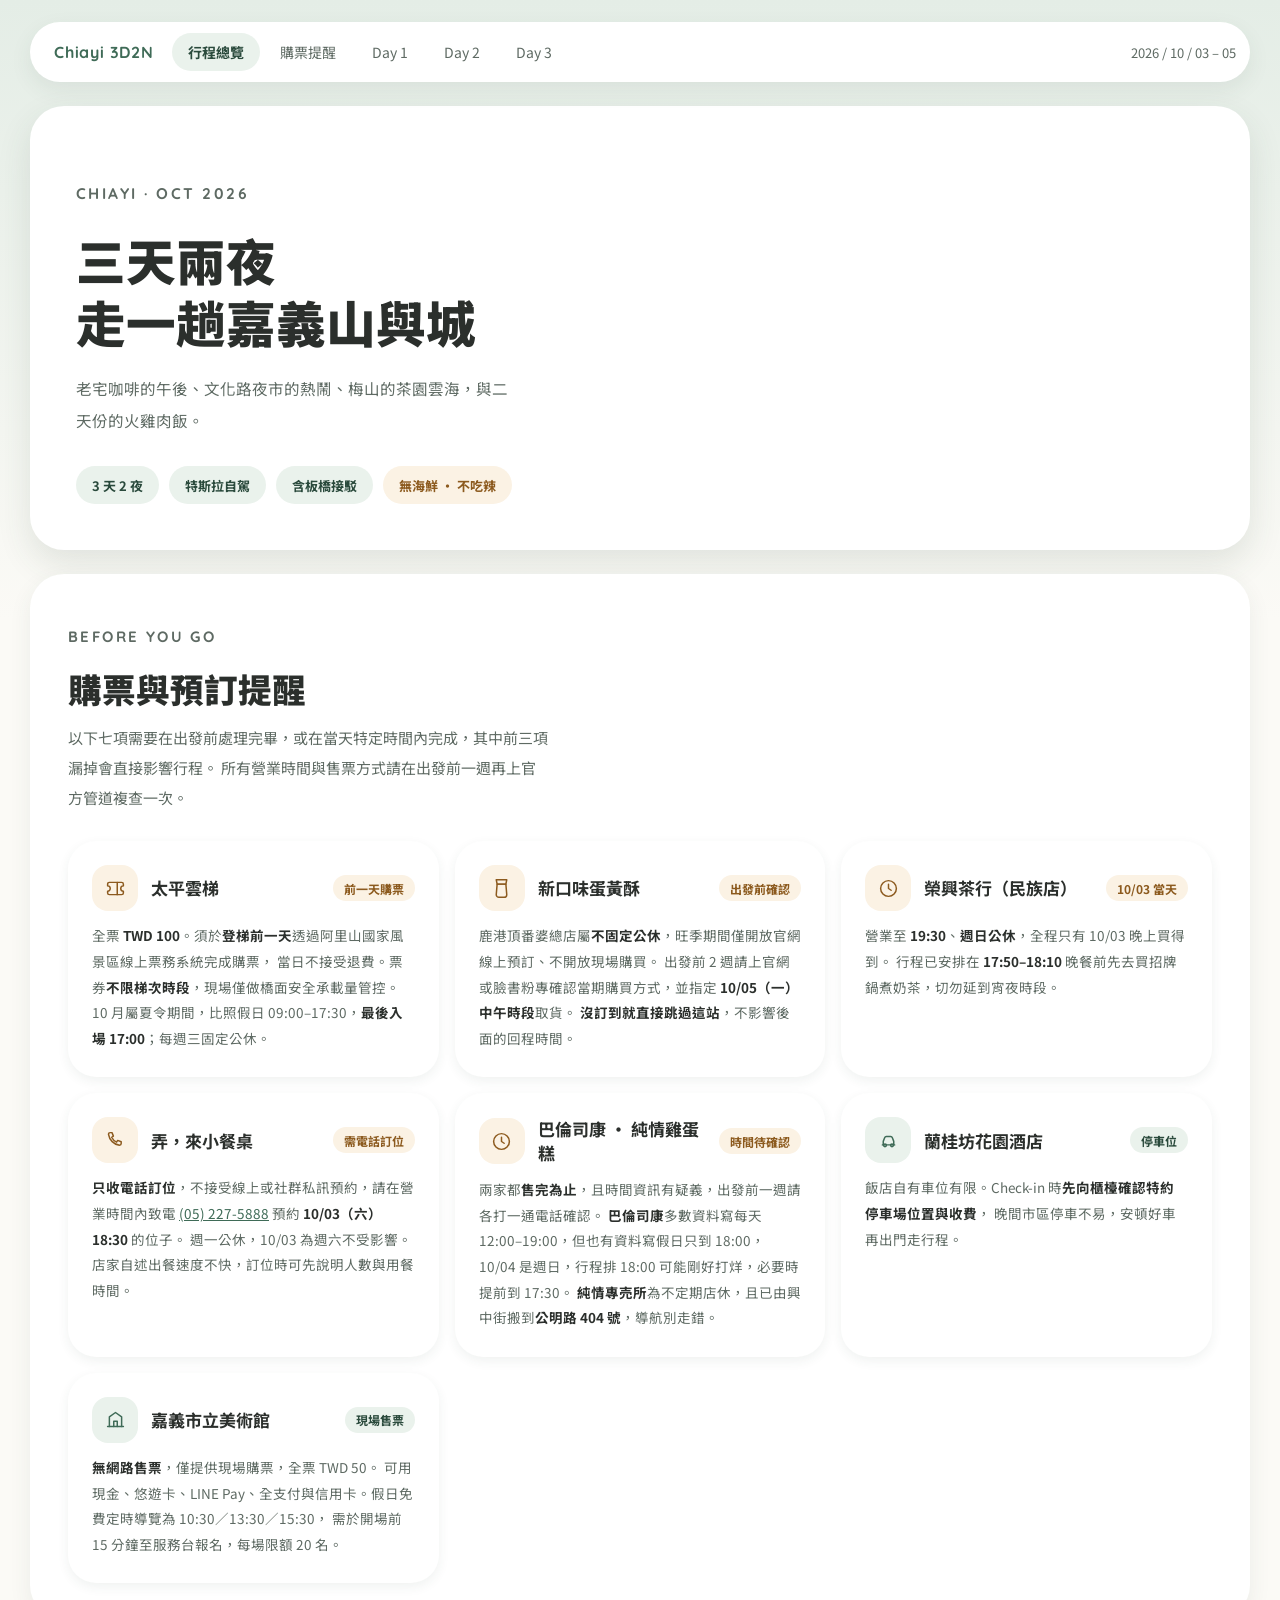
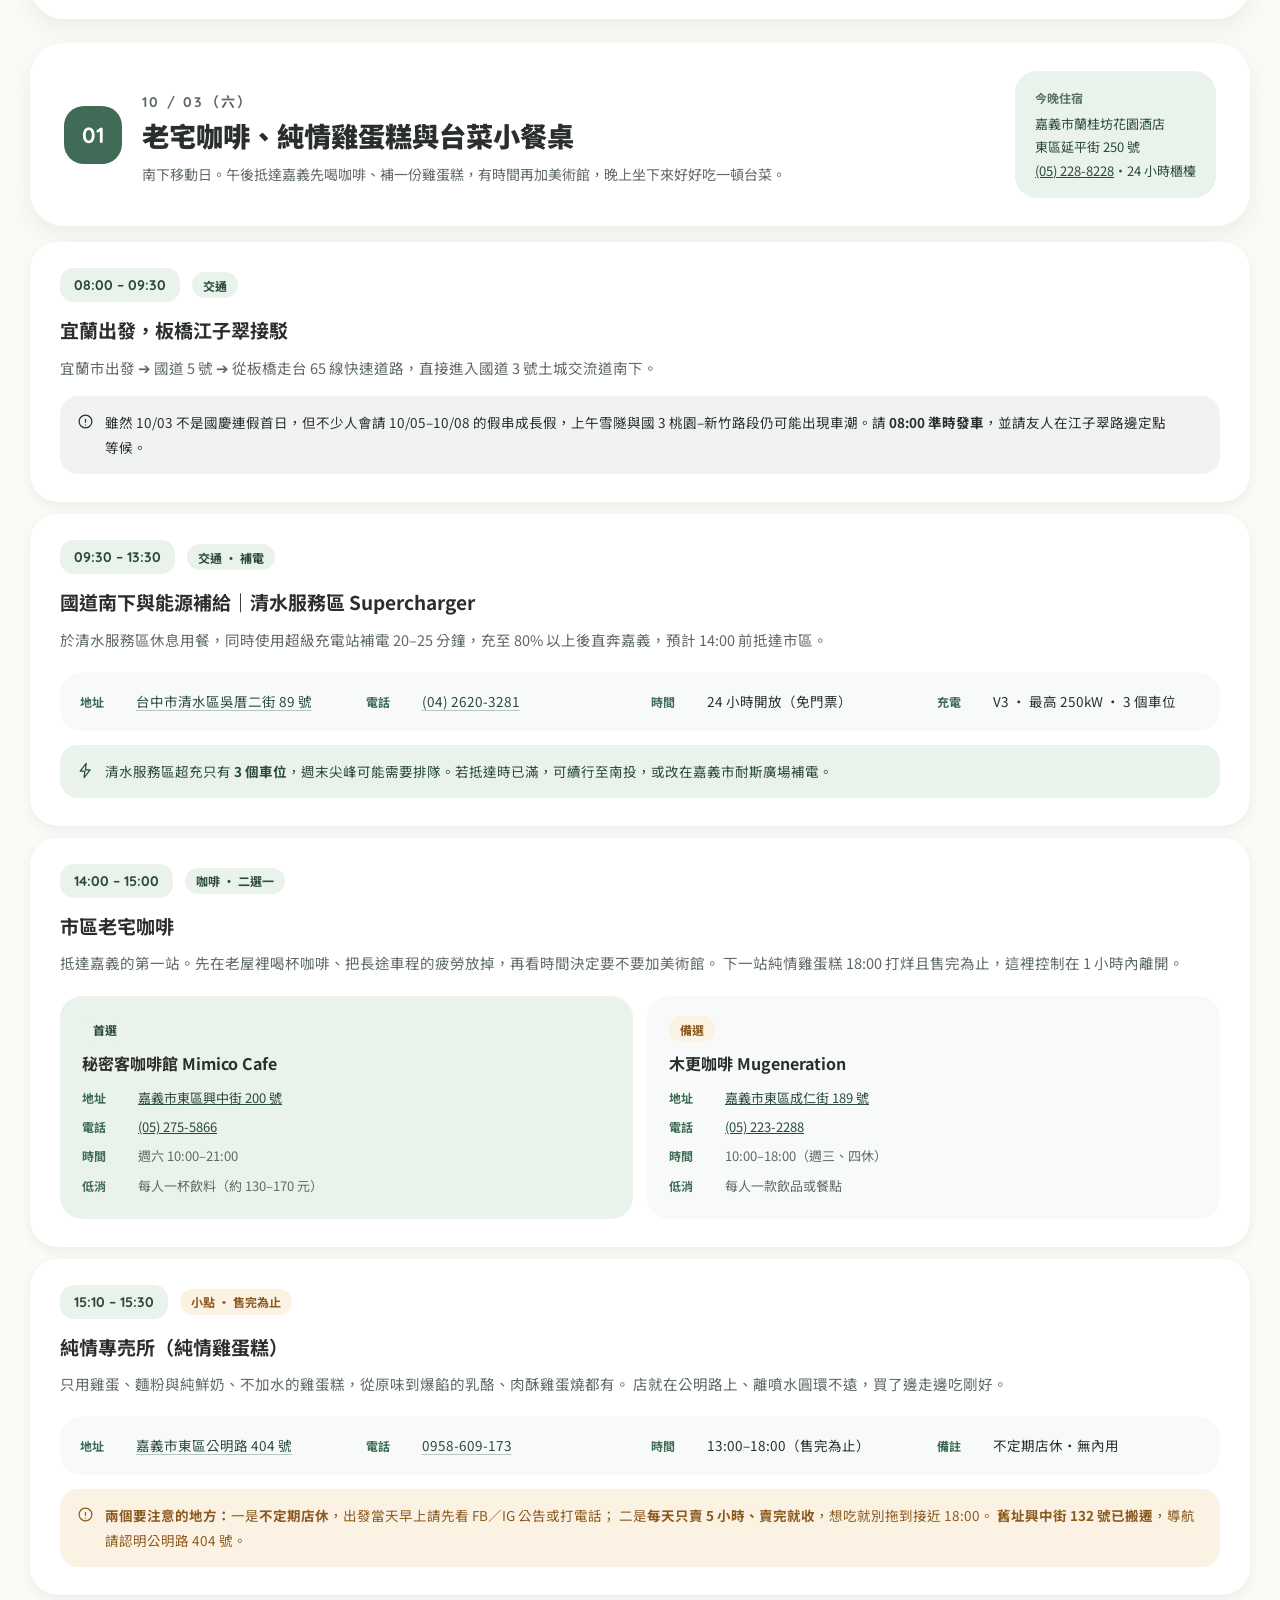
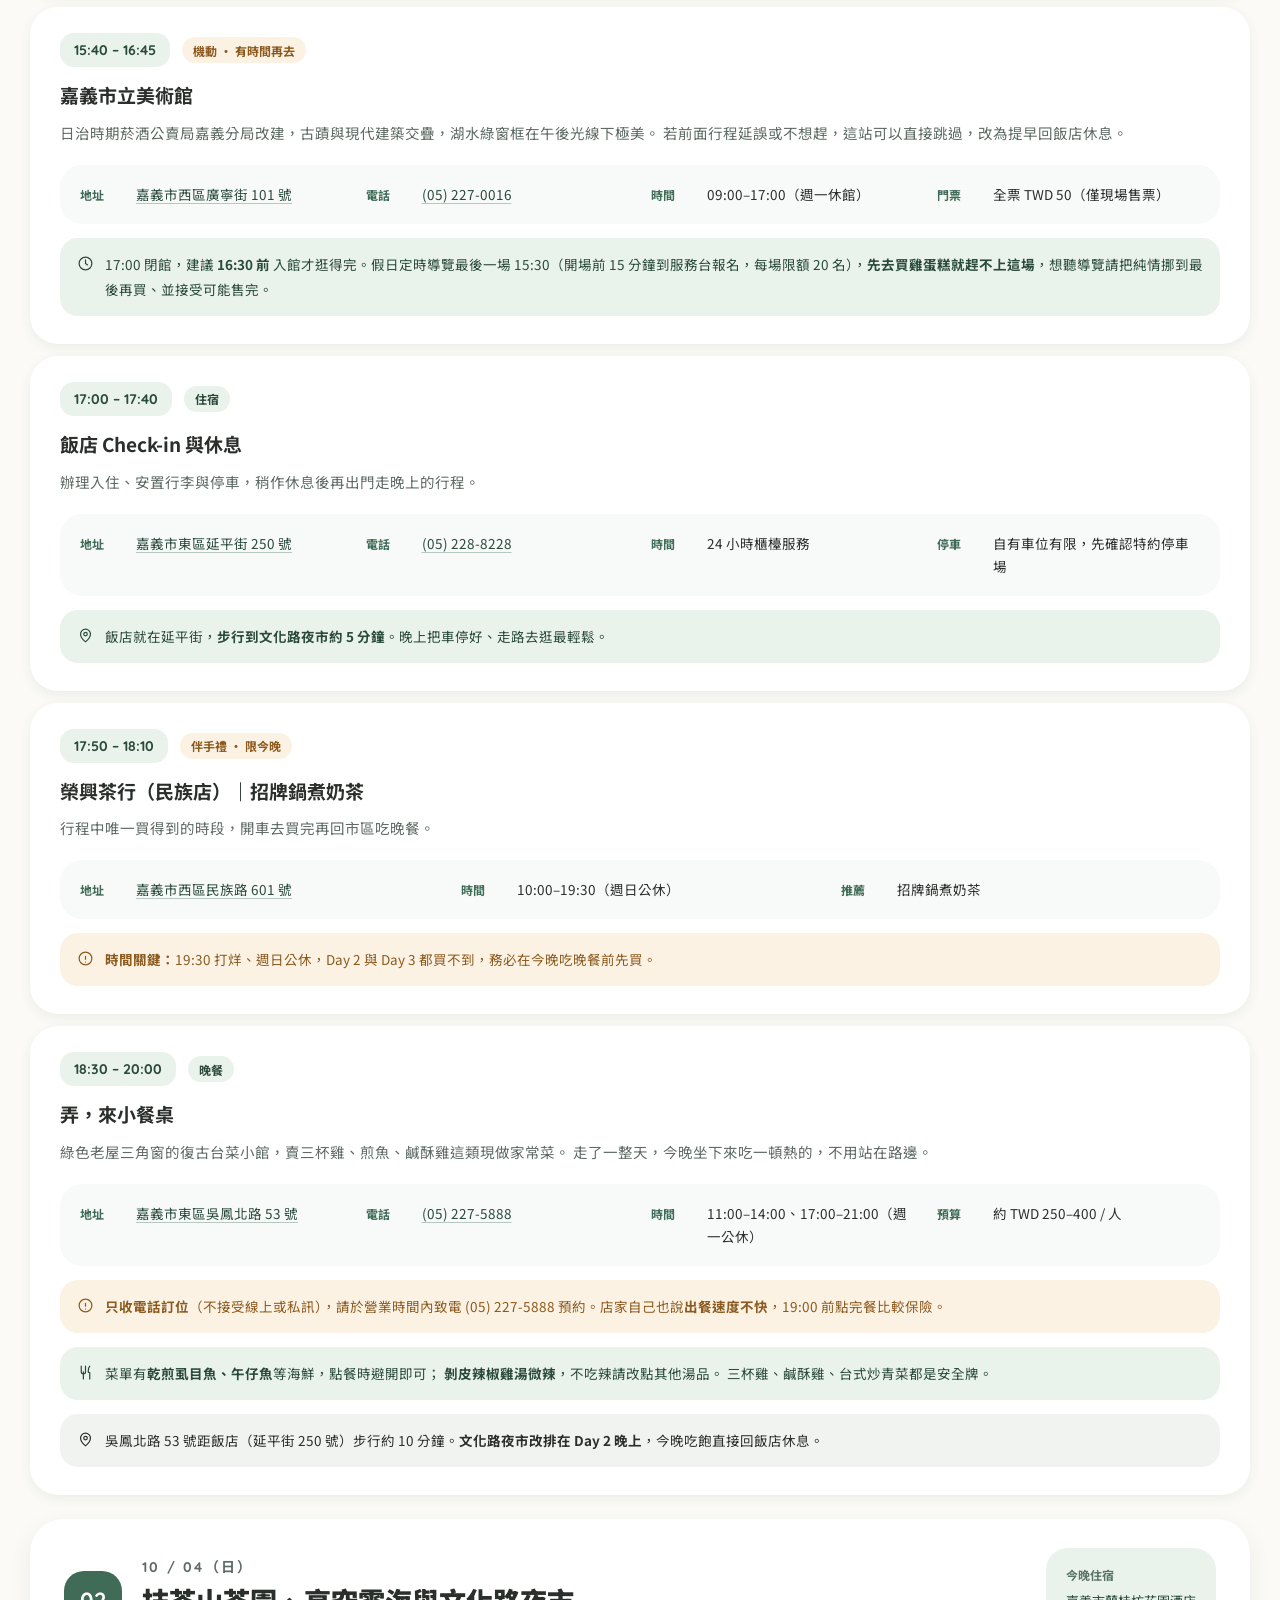
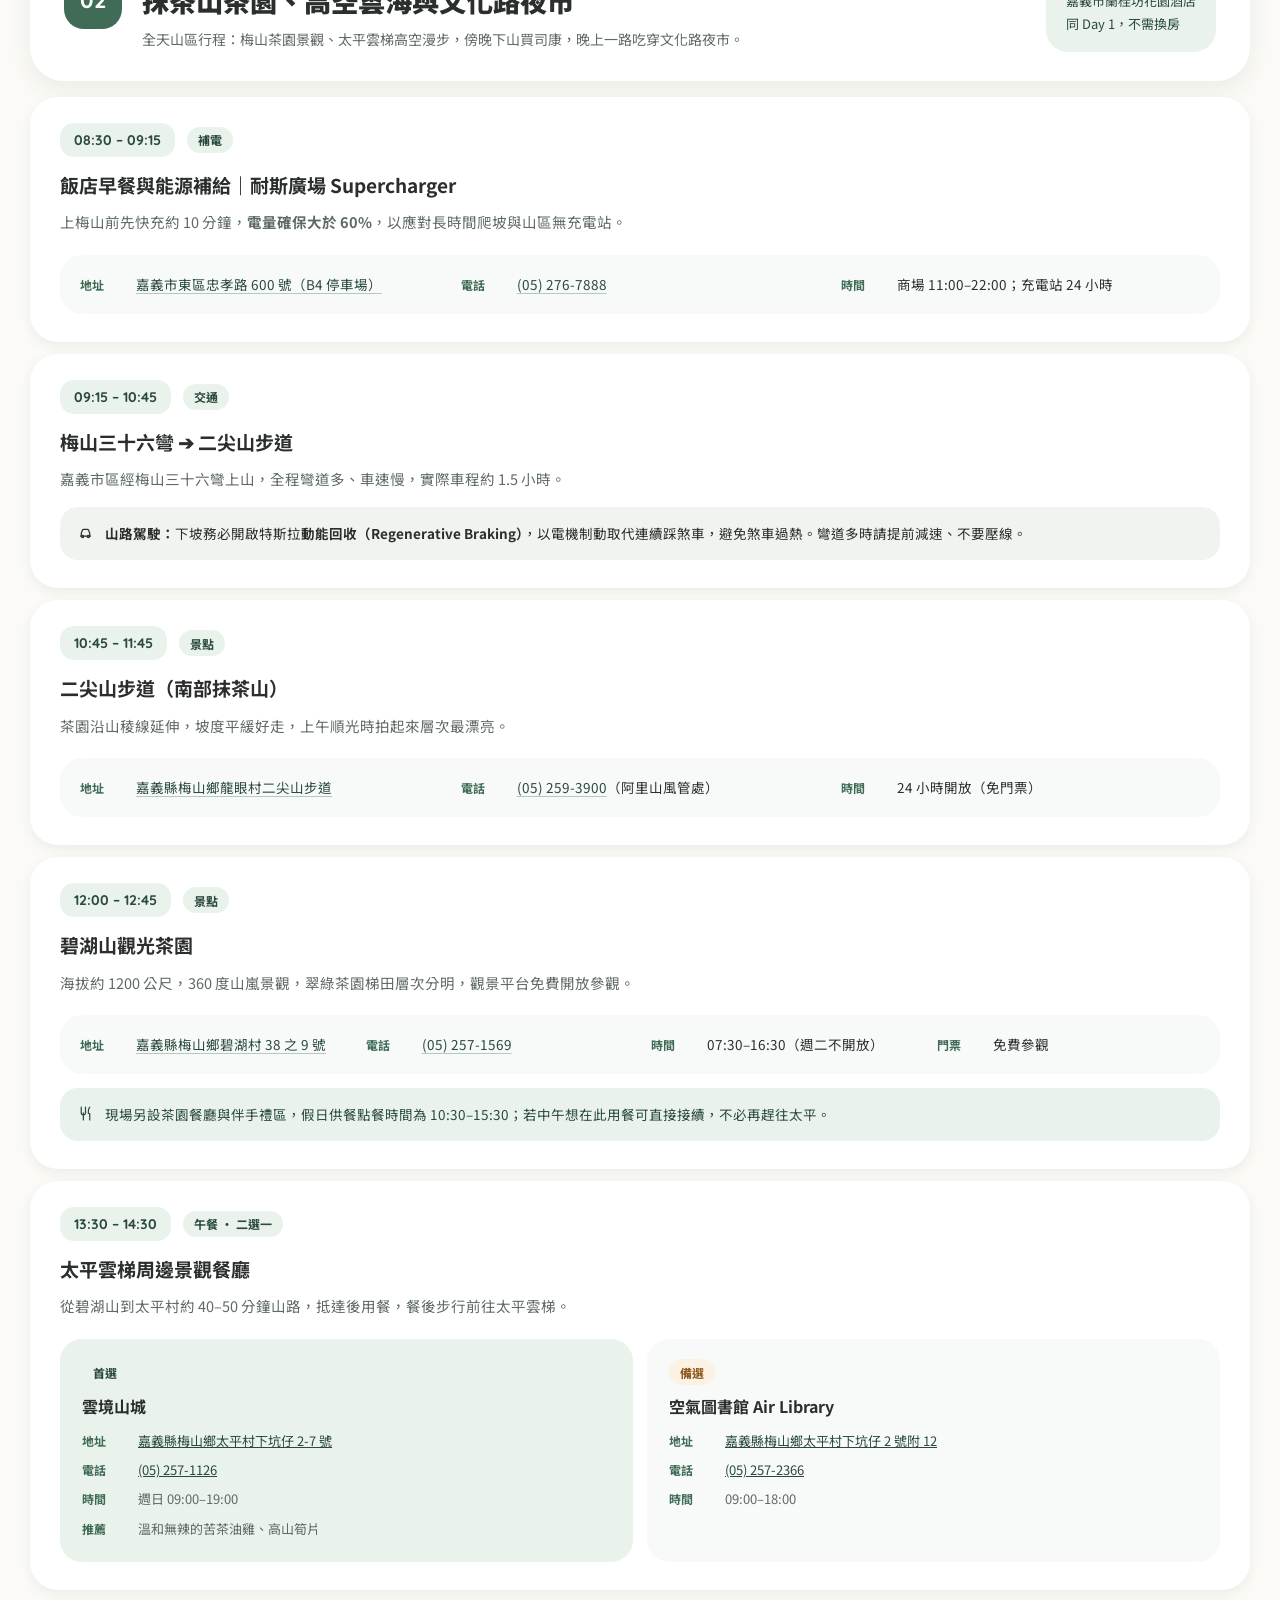
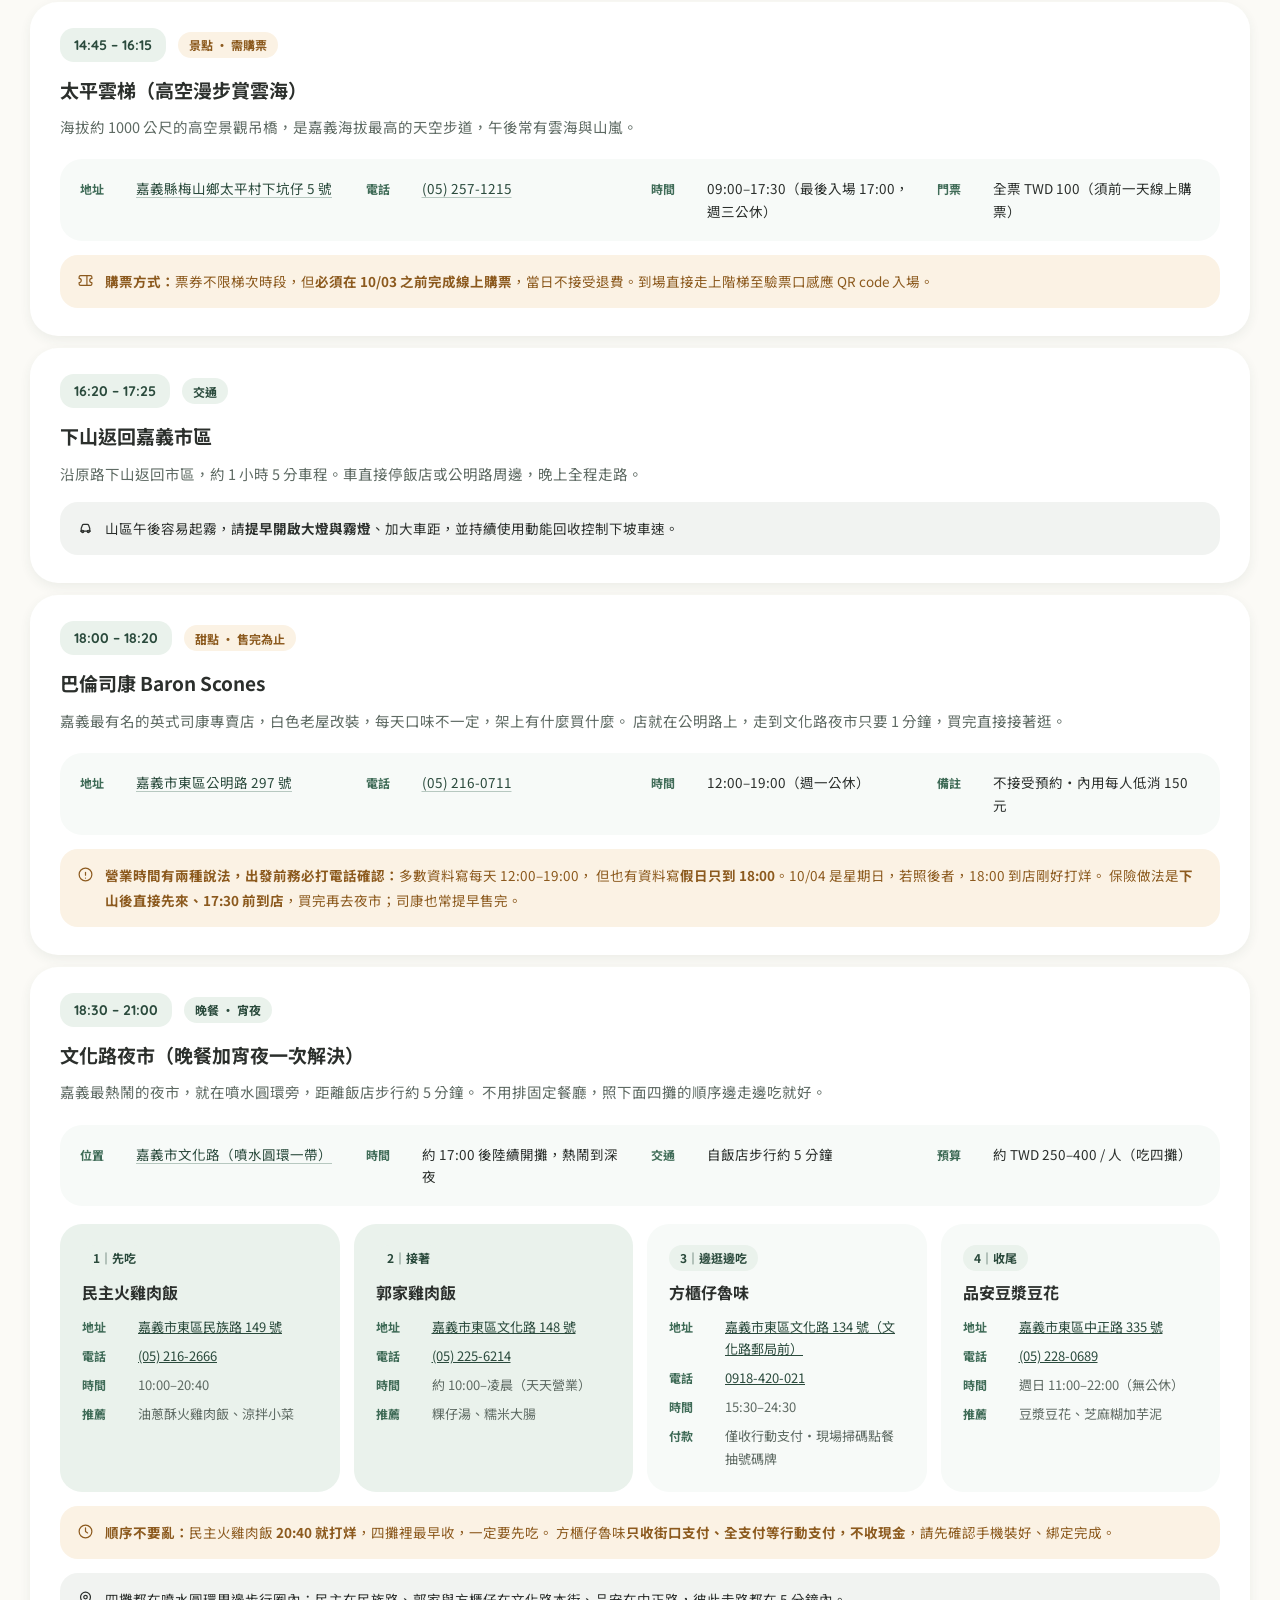
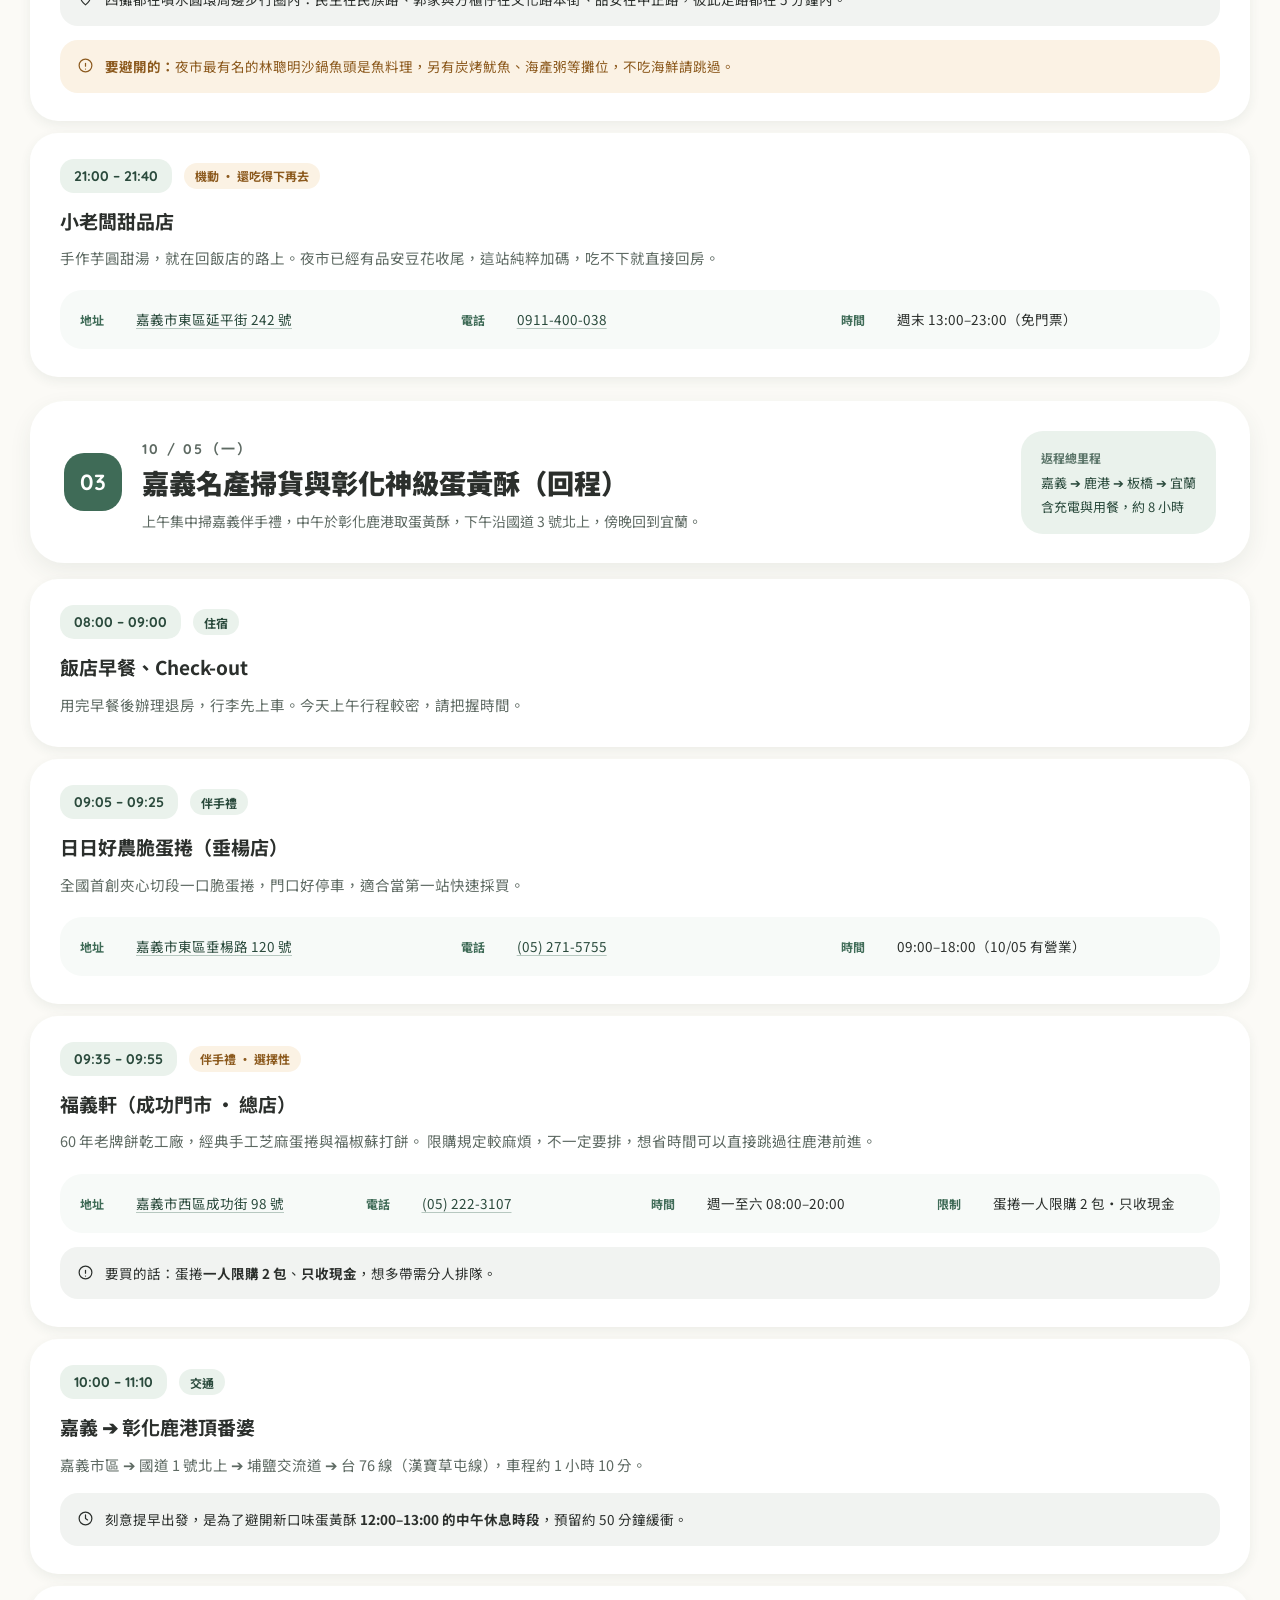
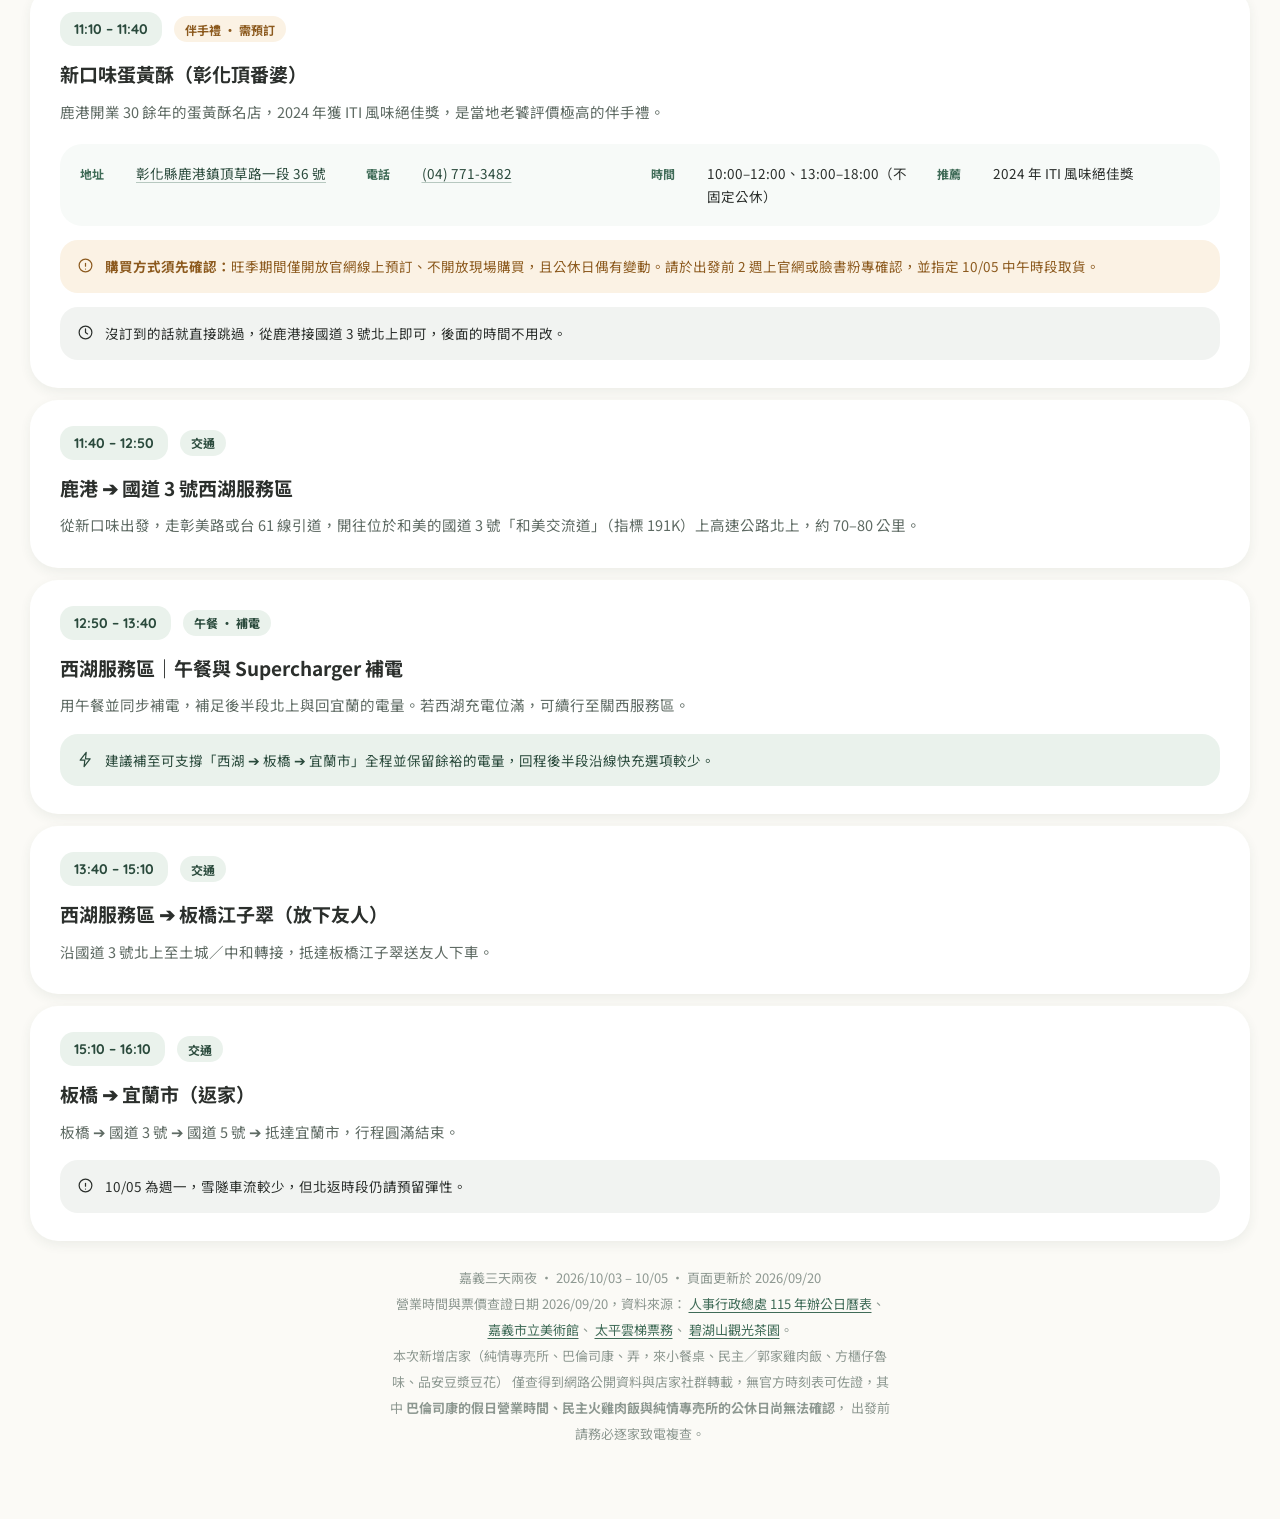
==== commit 091853b7: "更新嘉義行程：新增純情雞蛋糕、巴倫司康，夜市改排 Day 2，刪除海鼠山觀景台 Day 1（10/03） - 新增 15:10 純情專売所（公明路 404 號，非舊址興中街） - 晚餐由文化路夜市改為" ====
--- a/chiayi-trip.html
+++ b/chiayi-trip.html
@@ -676,7 +676,7 @@
         <p class="eyebrow">BEFORE YOU GO</p>
         <h2>購票與預訂提醒</h2>
         <p>
-          以下五項需要在出發前處理完畢，或在當天特定時間內完成，其中前三項漏掉會直接影響行程。
+          以下七項需要在出發前處理完畢，或在當天特定時間內完成，其中前三項漏掉會直接影響行程。
           所有營業時間與售票方式請在出發前一週再上官方管道複查一次。
         </p>
       </div>
@@ -729,6 +729,37 @@
 
         <article class="bcard">
           <div class="bcard__top">
+            <span class="icon-tile icon-tile--warn">
+              <svg width="21" height="21" viewBox="0 0 24 24" fill="none" stroke="#8C5A1E" stroke-width="1.7" stroke-linecap="round" stroke-linejoin="round" aria-hidden="true"><path d="M4 5a2 2 0 0 1 2-2h2l1.6 4-2 1.3a12 12 0 0 0 5.6 5.6l1.3-2 4 1.6v2a2 2 0 0 1-2 2A15 15 0 0 1 4 5Z"></path></svg>
+            </span>
+            <h3>弄，來小餐桌</h3>
+            <span class="tag tag--warn">需電話訂位</span>
+          </div>
+          <p>
+            <strong>只收電話訂位</strong>，不接受線上或社群私訊預約，請在營業時間內致電
+            <a href="tel:+88652275888">(05) 227-5888</a> 預約 <strong>10/03（六）18:30</strong> 的位子。
+            週一公休，10/03 為週六不受影響。店家自述出餐速度不快，訂位時可先說明人數與用餐時間。
+          </p>
+        </article>
+
+        <article class="bcard">
+          <div class="bcard__top">
+            <span class="icon-tile icon-tile--warn">
+              <svg width="21" height="21" viewBox="0 0 24 24" fill="none" stroke="#8C5A1E" stroke-width="1.7" stroke-linecap="round" stroke-linejoin="round" aria-hidden="true"><circle cx="12" cy="12" r="9"></circle><path d="M12 7v5l3 2"></path></svg>
+            </span>
+            <h3>巴倫司康 · 純情雞蛋糕</h3>
+            <span class="tag tag--warn">時間待確認</span>
+          </div>
+          <p>
+            兩家都<strong>售完為止</strong>，且時間資訊有疑義，出發前一週請各打一通電話確認。
+            <strong>巴倫司康</strong>多數資料寫每天 12:00–19:00，但也有資料寫假日只到 18:00，
+            10/04 是週日，行程排 18:00 可能剛好打烊，必要時提前到 17:30。
+            <strong>純情專売所</strong>為不定期店休，且已由興中街搬到<strong>公明路 404 號</strong>，導航別走錯。
+          </p>
+        </article>
+
+        <article class="bcard">
+          <div class="bcard__top">
             <span class="icon-tile">
               <svg width="21" height="21" viewBox="0 0 24 24" fill="none" stroke="#3F6B57" stroke-width="1.7" stroke-linecap="round" stroke-linejoin="round" aria-hidden="true"><path d="M5 17h14"></path><path d="M6 17v-4l1.6-4.2A2 2 0 0 1 9.5 7.5h5a2 2 0 0 1 1.9 1.3L18 13v4"></path><circle cx="8" cy="17.5" r="1.6"></circle><circle cx="16" cy="17.5" r="1.6"></circle></svg>
             </span>
@@ -765,8 +796,8 @@
         <span class="day__badge">01</span>
         <div class="day__title">
           <p class="eyebrow">10 / 03（六）</p>
-          <h2>老宅咖啡、機動美術館與文化路夜市</h2>
-          <p>南下移動日。午後抵達嘉義先喝咖啡，有時間再加美術館，晚上直接逛夜市，不排硬行程。</p>
+          <h2>老宅咖啡、純情雞蛋糕與台菜小餐桌</h2>
+          <p>南下移動日。午後抵達嘉義先喝咖啡、補一份雞蛋糕，有時間再加美術館，晚上坐下來好好吃一頓台菜。</p>
         </div>
         <div class="day__hotel">
           <strong>今晚住宿</strong>
@@ -814,12 +845,13 @@
 
         <article class="stop">
           <div class="stop__top">
-            <span class="stop__time">14:00 – 15:15</span>
+            <span class="stop__time">14:00 – 15:00</span>
             <span class="tag">咖啡 · 二選一</span>
           </div>
           <h3>市區老宅咖啡</h3>
           <p class="stop__desc">
             抵達嘉義的第一站。先在老屋裡喝杯咖啡、把長途車程的疲勞放掉，再看時間決定要不要加美術館。
+            下一站純情雞蛋糕 18:00 打烊且售完為止，這裡控制在 1 小時內離開。
           </p>
 
           <div class="options">
@@ -848,7 +880,33 @@
 
         <article class="stop">
           <div class="stop__top">
-            <span class="stop__time">15:30 – 16:45</span>
+            <span class="stop__time">15:10 – 15:30</span>
+            <span class="tag tag--warn">小點 · 售完為止</span>
+          </div>
+          <h3>純情專売所（純情雞蛋糕）</h3>
+          <p class="stop__desc">
+            只用雞蛋、麵粉與純鮮奶、不加水的雞蛋糕，從原味到爆餡的乳酪、肉酥雞蛋燒都有。
+            店就在公明路上、離噴水圓環不遠，買了邊走邊吃剛好。
+          </p>
+          <dl class="meta">
+            <div><dt>地址</dt><dd><a href="https://www.google.com/maps/search/?api=1&amp;query=%E7%B4%94%E6%83%85%E5%B0%88%E5%A3%B2%E6%89%80%20%E5%98%89%E7%BE%A9" target="_blank" rel="noopener">嘉義市東區公明路 404 號</a></dd></div>
+            <div><dt>電話</dt><dd><a href="tel:+886958609173">0958-609-173</a></dd></div>
+            <div><dt>時間</dt><dd>13:00–18:00（售完為止）</dd></div>
+            <div><dt>備註</dt><dd>不定期店休・無內用</dd></div>
+          </dl>
+          <p class="note note--warn">
+            <svg width="17" height="17" viewBox="0 0 24 24" fill="none" stroke="currentColor" stroke-width="1.7" stroke-linecap="round" stroke-linejoin="round" aria-hidden="true"><path d="M12 9v4"></path><path d="M12 17h.01"></path><circle cx="12" cy="12" r="9"></circle></svg>
+            <span>
+              <strong>兩個要注意的地方：</strong>一是<strong>不定期店休</strong>，出發當天早上請先看 FB／IG 公告或打電話；
+              二是<strong>每天只賣 5 小時、賣完就收</strong>，想吃就別拖到接近 18:00。
+              <strong>舊址興中街 132 號已搬遷</strong>，導航請認明公明路 404 號。
+            </span>
+          </p>
+        </article>
+
+        <article class="stop">
+          <div class="stop__top">
+            <span class="stop__time">15:40 – 16:45</span>
             <span class="tag tag--warn">機動 · 有時間再去</span>
           </div>
           <h3>嘉義市立美術館</h3>
@@ -864,7 +922,7 @@
           </dl>
           <p class="note">
             <svg width="17" height="17" viewBox="0 0 24 24" fill="none" stroke="currentColor" stroke-width="1.7" stroke-linecap="round" stroke-linejoin="round" aria-hidden="true"><circle cx="12" cy="12" r="9"></circle><path d="M12 7v5l3 2"></path></svg>
-            <span>17:00 閉館，建議 <strong>16:30 前</strong> 入館才逛得完。想聽導覽可趕 15:30 的假日定時導覽，開場前 15 分鐘到服務台報名，每場限額 20 名。</span>
+            <span>17:00 閉館，建議 <strong>16:30 前</strong> 入館才逛得完。假日定時導覽最後一場 15:30（開場前 15 分鐘到服務台報名，每場限額 20 名），<strong>先去買雞蛋糕就趕不上這場</strong>，想聽導覽請把純情挪到最後再買、並接受可能售完。</span>
           </p>
         </article>
 
@@ -893,7 +951,7 @@
             <span class="tag tag--warn">伴手禮 · 限今晚</span>
           </div>
           <h3>榮興茶行（民族店）｜招牌鍋煮奶茶</h3>
-          <p class="stop__desc">行程中唯一買得到的時段，開車去買完再回夜市區。</p>
+          <p class="stop__desc">行程中唯一買得到的時段，開車去買完再回市區吃晚餐。</p>
           <dl class="meta">
             <div><dt>地址</dt><dd><a href="https://www.google.com/maps/search/?api=1&amp;query=%E6%A6%AE%E8%88%88%E8%8C%B6%E8%A1%8C%20%E5%98%89%E7%BE%A9%E6%B0%91%E6%97%8F%E8%B7%AF" target="_blank" rel="noopener">嘉義市西區民族路 601 號</a></dd></div>
             <div><dt>時間</dt><dd>10:00–19:30（週日公休）</dd></div>
@@ -901,39 +959,41 @@
           </dl>
           <p class="note note--warn">
             <svg width="17" height="17" viewBox="0 0 24 24" fill="none" stroke="currentColor" stroke-width="1.7" stroke-linecap="round" stroke-linejoin="round" aria-hidden="true"><path d="M12 9v4"></path><path d="M12 17h.01"></path><circle cx="12" cy="12" r="9"></circle></svg>
-            <span><strong>時間關鍵：</strong>19:30 打烊、週日公休，Day 2 與 Day 3 都買不到，務必在今晚逛夜市前先買。</span>
-          </p>
-        </article>
-
-        <article class="stop">
-          <div class="stop__top">
-            <span class="stop__time">18:30 – 21:00</span>
-            <span class="tag">晚餐 · 宵夜</span>
-          </div>
-          <h3>文化路夜市（晚餐加宵夜一次解決）</h3>
+            <span><strong>時間關鍵：</strong>19:30 打烊、週日公休，Day 2 與 Day 3 都買不到，務必在今晚吃晚餐前先買。</span>
+          </p>
+        </article>
+
+        <article class="stop">
+          <div class="stop__top">
+            <span class="stop__time">18:30 – 20:00</span>
+            <span class="tag">晚餐</span>
+          </div>
+          <h3>弄，來小餐桌</h3>
           <p class="stop__desc">
-            嘉義最熱鬧的夜市，就在噴水圓環旁，距離飯店步行約 5 分鐘。
-            不用排固定餐廳，邊逛邊吃，想吃什麼就停下來。
-          </p>
-          <dl class="meta">
-            <div><dt>位置</dt><dd><a href="https://www.google.com/maps/search/?api=1&amp;query=%E5%98%89%E7%BE%A9%E6%96%87%E5%8C%96%E8%B7%AF%E5%A4%9C%E5%B8%82" target="_blank" rel="noopener">嘉義市文化路（噴水圓環一帶）</a></dd></div>
-            <div><dt>時間</dt><dd>約 17:00 後陸續開攤，熱鬧到深夜</dd></div>
-            <div><dt>交通</dt><dd>自飯店步行約 5 分鐘</dd></div>
-            <div><dt>預算</dt><dd>約 TWD 200–350 / 人（吃個幾攤）</dd></div>
-          </dl>
+            綠色老屋三角窗的復古台菜小館，賣三杯雞、煎魚、鹹酥雞這類現做家常菜。
+            走了一整天，今晚坐下來吃一頓熱的，不用站在路邊。
+          </p>
+          <dl class="meta">
+            <div><dt>地址</dt><dd><a href="https://www.google.com/maps/search/?api=1&amp;query=%E5%BC%84%E4%BE%86%E5%B0%8F%E9%A4%90%E6%A1%8C%20%E5%98%89%E7%BE%A9" target="_blank" rel="noopener">嘉義市東區吳鳳北路 53 號</a></dd></div>
+            <div><dt>電話</dt><dd><a href="tel:+88652275888">(05) 227-5888</a></dd></div>
+            <div><dt>時間</dt><dd>11:00–14:00、17:00–21:00（週一公休）</dd></div>
+            <div><dt>預算</dt><dd>約 TWD 250–400 / 人</dd></div>
+          </dl>
+          <p class="note note--warn">
+            <svg width="17" height="17" viewBox="0 0 24 24" fill="none" stroke="currentColor" stroke-width="1.7" stroke-linecap="round" stroke-linejoin="round" aria-hidden="true"><path d="M12 9v4"></path><path d="M12 17h.01"></path><circle cx="12" cy="12" r="9"></circle></svg>
+            <span><strong>只收電話訂位</strong>（不接受線上或私訊），請於營業時間內致電 (05) 227-5888 預約。店家自己也說<strong>出餐速度不快</strong>，19:00 前點完餐比較保險。</span>
+          </p>
           <p class="note">
             <svg width="17" height="17" viewBox="0 0 24 24" fill="none" stroke="currentColor" stroke-width="1.7" stroke-linecap="round" stroke-linejoin="round" aria-hidden="true"><path d="M6 3v8a3 3 0 0 0 6 0V3"></path><path d="M9 11v10"></path><path d="M18 3c-1.5 2-2 4-2 6v3h2v9"></path></svg>
             <span>
-              <strong>無海鮮、不吃辣的口袋名單：</strong>
-              郭家雞肉飯（文化路 148 號，12:00–00:00）、
-              黃毛ㄚ頭東山鴨頭（文化路 77 號，13:15–23:30）、
-              嘉義豆奶攤（文化路 103 號，17:30 起）、
-              阿娥豆花（延平街 233 號，14:00–23:00，招牌花生湯豆花）。
+              菜單有<strong>乾煎虱目魚、午仔魚</strong>等海鮮，點餐時避開即可；
+              <strong>剝皮辣椒雞湯微辣</strong>，不吃辣請改點其他湯品。
+              三杯雞、鹹酥雞、台式炒青菜都是安全牌。
             </span>
           </p>
-          <p class="note note--warn">
-            <svg width="17" height="17" viewBox="0 0 24 24" fill="none" stroke="currentColor" stroke-width="1.7" stroke-linecap="round" stroke-linejoin="round" aria-hidden="true"><path d="M12 9v4"></path><path d="M12 17h.01"></path><circle cx="12" cy="12" r="9"></circle></svg>
-            <span><strong>要避開的：</strong>夜市最有名的林聰明沙鍋魚頭是魚料理，另有炭烤魷魚、海產粥等攤位，不吃海鮮請跳過。</span>
+          <p class="note note--plain">
+            <svg width="17" height="17" viewBox="0 0 24 24" fill="none" stroke="currentColor" stroke-width="1.7" stroke-linecap="round" stroke-linejoin="round" aria-hidden="true"><path d="M12 21s7-5.5 7-11a7 7 0 1 0-14 0c0 5.5 7 11 7 11Z"></path><circle cx="12" cy="10" r="2.5"></circle></svg>
+            <span>吳鳳北路 53 號距飯店（延平街 250 號）步行約 10 分鐘。<strong>文化路夜市改排在 Day 2 晚上</strong>，今晚吃飽直接回飯店休息。</span>
           </p>
         </article>
 
@@ -946,8 +1006,8 @@
         <span class="day__badge">02</span>
         <div class="day__title">
           <p class="eyebrow">10 / 04（日）</p>
-          <h2>抹茶山茶園、高空雲海與山城饗宴</h2>
-          <p>全天山區行程：梅山茶園景觀、太平雲梯高空漫步，傍晚下山吃排隊名店火雞肉飯。</p>
+          <h2>抹茶山茶園、高空雲海與文化路夜市</h2>
+          <p>全天山區行程：梅山茶園景觀、太平雲梯高空漫步，傍晚下山買司康，晚上一路吃穿文化路夜市。</p>
         </div>
         <div class="day__hotel">
           <strong>今晚住宿</strong>
@@ -1020,29 +1080,11 @@
 
         <article class="stop">
           <div class="stop__top">
-            <span class="stop__time">13:00 – 13:45</span>
-            <span class="tag">景點</span>
-          </div>
-          <h3>海鼠山 1314 觀景台</h3>
-          <p class="stop__desc">白色愛情塔搭配 360 度零死角茶園景觀，是梅山一帶視野最開闊的觀景點之一。</p>
-          <dl class="meta">
-            <div><dt>地址</dt><dd><a href="https://www.google.com/maps/search/?api=1&amp;query=%E6%B5%B7%E9%BC%A0%E5%B1%B11314%E8%A7%80%E6%99%AF%E5%8F%B0" target="_blank" rel="noopener">嘉義縣梅山鄉瑞峰村 1314 觀景台</a></dd></div>
-            <div><dt>電話</dt><dd><a href="tel:+88652593900">(05) 259-3900</a></dd></div>
-            <div><dt>時間</dt><dd>24 小時開放（免門票）</dd></div>
-          </dl>
-          <p class="note note--plain">
-            <svg width="17" height="17" viewBox="0 0 24 24" fill="none" stroke="currentColor" stroke-width="1.7" stroke-linecap="round" stroke-linejoin="round" aria-hidden="true"><path d="M12 9v4"></path><path d="M12 17h.01"></path><circle cx="12" cy="12" r="9"></circle></svg>
-            <span>最後 2 公里道路狹窄、會車不易，請放慢車速並留意對向來車。</span>
-          </p>
-        </article>
-
-        <article class="stop">
-          <div class="stop__top">
-            <span class="stop__time">14:30 – 15:20</span>
+            <span class="stop__time">13:30 – 14:30</span>
             <span class="tag">午餐 · 二選一</span>
           </div>
           <h3>太平雲梯周邊景觀餐廳</h3>
-          <p class="stop__desc">從瑞峰到太平村約 35–45 分鐘山路，抵達後用餐，餐後步行前往太平雲梯。</p>
+          <p class="stop__desc">從碧湖山到太平村約 40–50 分鐘山路，抵達後用餐，餐後步行前往太平雲梯。</p>
 
           <div class="options">
             <div class="option option--primary">
@@ -1069,7 +1111,7 @@
 
         <article class="stop">
           <div class="stop__top">
-            <span class="stop__time">15:30 – 16:45</span>
+            <span class="stop__time">14:45 – 16:15</span>
             <span class="tag tag--warn">景點 · 需購票</span>
           </div>
           <h3>太平雲梯（高空漫步賞雲海）</h3>
@@ -1088,11 +1130,11 @@
 
         <article class="stop">
           <div class="stop__top">
-            <span class="stop__time">17:00 – 18:00</span>
+            <span class="stop__time">16:20 – 17:25</span>
             <span class="tag">交通</span>
           </div>
           <h3>下山返回嘉義市區</h3>
-          <p class="stop__desc">沿原路下山返回市區，約 1 小時車程。</p>
+          <p class="stop__desc">沿原路下山返回市區，約 1 小時 5 分車程。車直接停飯店或公明路周邊，晚上全程走路。</p>
           <p class="note note--plain">
             <svg width="17" height="17" viewBox="0 0 24 24" fill="none" stroke="currentColor" stroke-width="1.7" stroke-linecap="round" stroke-linejoin="round" aria-hidden="true"><path d="M5 17h14"></path><path d="M6 17v-4l1.6-4.2A2 2 0 0 1 9.5 7.5h5a2 2 0 0 1 1.9 1.3L18 13v4"></path><circle cx="8" cy="17.5" r="1.6"></circle><circle cx="16" cy="17.5" r="1.6"></circle></svg>
             <span>山區午後容易起霧，請<strong>提早開啟大燈與霧燈</strong>、加大車距，並持續使用動能回收控制下坡車速。</span>
@@ -1101,37 +1143,116 @@
 
         <article class="stop">
           <div class="stop__top">
-            <span class="stop__time">18:30 – 19:45</span>
-            <span class="tag">晚餐</span>
-          </div>
-          <h3>蕭老師火雞肉飯</h3>
+            <span class="stop__time">18:00 – 18:20</span>
+            <span class="tag tag--warn">甜點 · 售完為止</span>
+          </div>
+          <h3>巴倫司康 Baron Scones</h3>
           <p class="stop__desc">
-            嘉義在地人激推的名店。除了油香滑嫩的火雞肉飯，<strong>炸排骨</strong>與便當配菜更是老饕必點。
-            下山後開車前往約 15 分鐘。
-          </p>
-          <dl class="meta">
-            <div><dt>地址</dt><dd><a href="https://www.google.com/maps/search/?api=1&amp;query=%E8%95%AD%E8%80%81%E5%B8%AB%E7%81%AB%E9%9B%9E%E8%82%89%E9%A3%AF" target="_blank" rel="noopener">嘉義市西區自由路 101 號</a></dd></div>
-            <div><dt>電話</dt><dd><a href="tel:+88652326836">(05) 232-6836</a></dd></div>
-            <div><dt>時間</dt><dd>10:00–14:00、16:00–20:00</dd></div>
-            <div><dt>預算</dt><dd>約 TWD 80–120 / 人</dd></div>
-          </dl>
-          <p class="note">
+            嘉義最有名的英式司康專賣店，白色老屋改裝，每天口味不一定，架上有什麼買什麼。
+            店就在公明路上，走到文化路夜市只要 1 分鐘，買完直接接著逛。
+          </p>
+          <dl class="meta">
+            <div><dt>地址</dt><dd><a href="https://www.google.com/maps/search/?api=1&amp;query=%E5%B7%B4%E5%80%AB%E5%8F%B8%E5%BA%B7%20%E5%98%89%E7%BE%A9%E5%85%AC%E6%98%8E%E8%B7%AF" target="_blank" rel="noopener">嘉義市東區公明路 297 號</a></dd></div>
+            <div><dt>電話</dt><dd><a href="tel:+88652160711">(05) 216-0711</a></dd></div>
+            <div><dt>時間</dt><dd>12:00–19:00（週一公休）</dd></div>
+            <div><dt>備註</dt><dd>不接受預約・內用每人低消 150 元</dd></div>
+          </dl>
+          <p class="note note--warn">
+            <svg width="17" height="17" viewBox="0 0 24 24" fill="none" stroke="currentColor" stroke-width="1.7" stroke-linecap="round" stroke-linejoin="round" aria-hidden="true"><path d="M12 9v4"></path><path d="M12 17h.01"></path><circle cx="12" cy="12" r="9"></circle></svg>
+            <span>
+              <strong>營業時間有兩種說法，出發前務必打電話確認：</strong>多數資料寫每天 12:00–19:00，
+              但也有資料寫<strong>假日只到 18:00</strong>。10/04 是星期日，若照後者，18:00 到店剛好打烊。
+              保險做法是<strong>下山後直接先來、17:30 前到店</strong>，買完再去夜市；司康也常提早售完。
+            </span>
+          </p>
+        </article>
+
+        <article class="stop">
+          <div class="stop__top">
+            <span class="stop__time">18:30 – 21:00</span>
+            <span class="tag">晚餐 · 宵夜</span>
+          </div>
+          <h3>文化路夜市（晚餐加宵夜一次解決）</h3>
+          <p class="stop__desc">
+            嘉義最熱鬧的夜市，就在噴水圓環旁，距離飯店步行約 5 分鐘。
+            不用排固定餐廳，照下面四攤的順序邊走邊吃就好。
+          </p>
+          <dl class="meta">
+            <div><dt>位置</dt><dd><a href="https://www.google.com/maps/search/?api=1&amp;query=%E5%98%89%E7%BE%A9%E6%96%87%E5%8C%96%E8%B7%AF%E5%A4%9C%E5%B8%82" target="_blank" rel="noopener">嘉義市文化路（噴水圓環一帶）</a></dd></div>
+            <div><dt>時間</dt><dd>約 17:00 後陸續開攤，熱鬧到深夜</dd></div>
+            <div><dt>交通</dt><dd>自飯店步行約 5 分鐘</dd></div>
+            <div><dt>預算</dt><dd>約 TWD 250–400 / 人（吃四攤）</dd></div>
+          </dl>
+
+          <div class="options">
+            <div class="option option--primary">
+              <span class="tag">1｜先吃</span>
+              <h4>民主火雞肉飯</h4>
+              <dl>
+                <div><dt>地址</dt><dd><a href="https://www.google.com/maps/search/?api=1&amp;query=%E6%B0%91%E4%B8%BB%E7%81%AB%E9%9B%9E%E8%82%89%E9%A3%AF%20%E5%98%89%E7%BE%A9" target="_blank" rel="noopener">嘉義市東區民族路 149 號</a></dd></div>
+                <div><dt>電話</dt><dd><a href="tel:+88652162666">(05) 216-2666</a></dd></div>
+                <div><dt>時間</dt><dd>10:00–20:40</dd></div>
+                <div><dt>推薦</dt><dd>油蔥酥火雞肉飯、涼拌小菜</dd></div>
+              </dl>
+            </div>
+            <div class="option option--primary">
+              <span class="tag">2｜接著</span>
+              <h4>郭家雞肉飯</h4>
+              <dl>
+                <div><dt>地址</dt><dd><a href="https://www.google.com/maps/search/?api=1&amp;query=%E9%83%AD%E5%AE%B6%E9%9B%9E%E8%82%89%E9%A3%AF%20%E5%98%89%E7%BE%A9%E6%96%87%E5%8C%96%E8%B7%AF" target="_blank" rel="noopener">嘉義市東區文化路 148 號</a></dd></div>
+                <div><dt>電話</dt><dd><a href="tel:+88652256214">(05) 225-6214</a></dd></div>
+                <div><dt>時間</dt><dd>約 10:00–凌晨（天天營業）</dd></div>
+                <div><dt>推薦</dt><dd>粿仔湯、糯米大腸</dd></div>
+              </dl>
+            </div>
+            <div class="option">
+              <span class="tag">3｜邊逛邊吃</span>
+              <h4>方櫃仔魯味</h4>
+              <dl>
+                <div><dt>地址</dt><dd><a href="https://www.google.com/maps/search/?api=1&amp;query=%E6%96%B9%E6%AB%83%E4%BB%94%E9%AD%AF%E5%91%B3%20%E5%98%89%E7%BE%A9%E6%96%87%E5%8C%96%E8%B7%AF" target="_blank" rel="noopener">嘉義市東區文化路 134 號（文化路郵局前）</a></dd></div>
+                <div><dt>電話</dt><dd><a href="tel:+886918420021">0918-420-021</a></dd></div>
+                <div><dt>時間</dt><dd>15:30–24:30</dd></div>
+                <div><dt>付款</dt><dd>僅收行動支付・現場掃碼點餐抽號碼牌</dd></div>
+              </dl>
+            </div>
+            <div class="option">
+              <span class="tag">4｜收尾</span>
+              <h4>品安豆漿豆花</h4>
+              <dl>
+                <div><dt>地址</dt><dd><a href="https://www.google.com/maps/search/?api=1&amp;query=%E5%93%81%E5%AE%89%E8%B1%86%E6%BC%BF%E8%B1%86%E8%8A%B1%20%E5%98%89%E7%BE%A9%E4%B8%AD%E6%AD%A3%E8%B7%AF" target="_blank" rel="noopener">嘉義市東區中正路 335 號</a></dd></div>
+                <div><dt>電話</dt><dd><a href="tel:+88652280689">(05) 228-0689</a></dd></div>
+                <div><dt>時間</dt><dd>週日 11:00–22:00（無公休）</dd></div>
+                <div><dt>推薦</dt><dd>豆漿豆花、芝麻糊加芋泥</dd></div>
+              </dl>
+            </div>
+          </div>
+
+          <p class="note note--warn">
             <svg width="17" height="17" viewBox="0 0 24 24" fill="none" stroke="currentColor" stroke-width="1.7" stroke-linecap="round" stroke-linejoin="round" aria-hidden="true"><circle cx="12" cy="12" r="9"></circle><path d="M12 7v5l3 2"></path></svg>
-            <span><strong>20:00 打烊</strong>，山上若耽擱請提早下山。網路上對公休日說法不一（有標示週五公休、也有標示無公休），10/04 為週日不受影響，仍建議前一天先致電確認。</span>
+            <span>
+              <strong>順序不要亂：</strong>民主火雞肉飯 <strong>20:40 就打烊</strong>，四攤裡最早收，一定要先吃。
+              方櫃仔魯味<strong>只收街口支付、全支付等行動支付，不收現金</strong>，請先確認手機裝好、綁定完成。
+            </span>
           </p>
           <p class="note note--plain">
-            <svg width="17" height="17" viewBox="0 0 24 24" fill="none" stroke="currentColor" stroke-width="1.7" stroke-linecap="round" stroke-linejoin="round" aria-hidden="true"><path d="M6 3v8a3 3 0 0 0 6 0V3"></path><path d="M9 11v10"></path><path d="M18 3c-1.5 2-2 4-2 6v3h2v9"></path></svg>
-            <span><strong>備案：</strong>民主火雞肉飯（東區民族路 149 號，10:00–20:40）、可口火雞肉飯（東區公明路 90 號，07:30–19:30）。</span>
-          </p>
-        </article>
-
-        <article class="stop">
-          <div class="stop__top">
-            <span class="stop__time">20:15 – 21:00</span>
-            <span class="tag">宵夜</span>
+            <svg width="17" height="17" viewBox="0 0 24 24" fill="none" stroke="currentColor" stroke-width="1.7" stroke-linecap="round" stroke-linejoin="round" aria-hidden="true"><path d="M12 21s7-5.5 7-11a7 7 0 1 0-14 0c0 5.5 7 11 7 11Z"></path><circle cx="12" cy="10" r="2.5"></circle></svg>
+            <span>四攤都在噴水圓環周邊步行圈內：民主在民族路、郭家與方櫃仔在文化路本街、品安在中正路，彼此走路都在 5 分鐘內。</span>
+          </p>
+          <p class="note note--warn">
+            <svg width="17" height="17" viewBox="0 0 24 24" fill="none" stroke="currentColor" stroke-width="1.7" stroke-linecap="round" stroke-linejoin="round" aria-hidden="true"><path d="M12 9v4"></path><path d="M12 17h.01"></path><circle cx="12" cy="12" r="9"></circle></svg>
+            <span><strong>要避開的：</strong>夜市最有名的林聰明沙鍋魚頭是魚料理，另有炭烤魷魚、海產粥等攤位，不吃海鮮請跳過。</span>
+          </p>
+        </article>
+
+        <article class="stop">
+          <div class="stop__top">
+            <span class="stop__time">21:00 – 21:40</span>
+            <span class="tag tag--warn">機動 · 還吃得下再去</span>
           </div>
           <h3>小老闆甜品店</h3>
-          <p class="stop__desc">手作芋圓甜湯，距飯店步行極近，走完一天山路後的收尾很剛好。</p>
+          <p class="stop__desc">
+            手作芋圓甜湯，就在回飯店的路上。夜市已經有品安豆花收尾，這站純粹加碼，吃不下就直接回房。
+          </p>
           <dl class="meta">
             <div><dt>地址</dt><dd><a href="https://www.google.com/maps/search/?api=1&amp;query=%E5%B0%8F%E8%80%81%E9%97%86%E7%94%9C%E5%93%81%E5%BA%97%20%E5%98%89%E7%BE%A9" target="_blank" rel="noopener">嘉義市東區延平街 242 號</a></dd></div>
             <div><dt>電話</dt><dd><a href="tel:+886911400038">0911-400-038</a></dd></div>
@@ -1290,13 +1411,16 @@
 
 
     <footer class="foot">
-      嘉義三天兩夜 · 2026/10/03 – 10/05 · 頁面更新於 2026/09/19<br>
-      營業時間與票價查證日期 2026/09/19，資料來源：
+      嘉義三天兩夜 · 2026/10/03 – 10/05 · 頁面更新於 2026/09/20<br>
+      營業時間與票價查證日期 2026/09/20，資料來源：
       <a href="https://www.dgpa.gov.tw/information?uid=82&amp;pid=12574" target="_blank" rel="noopener">人事行政總處 115 年辦公日曆表</a>、
       <a href="https://chiayiartmuseum.chiayi.gov.tw/Visit/Info.html" target="_blank" rel="noopener">嘉義市立美術館</a>、
       <a href="https://alishan.welcometw.com/taipingbridge" target="_blank" rel="noopener">太平雲梯票務</a>、
-      <a href="https://www.greenlake.com.tw/" target="_blank" rel="noopener">碧湖山觀光茶園</a>。
-      其餘店家資訊為網路公開資料，出發前請再以官方管道複查。
+      <a href="https://www.greenlake.com.tw/" target="_blank" rel="noopener">碧湖山觀光茶園</a>。<br>
+      本次新增店家（純情專売所、巴倫司康、弄，來小餐桌、民主／郭家雞肉飯、方櫃仔魯味、品安豆漿豆花）
+      僅查得到網路公開資料與店家社群轉載，無官方時刻表可佐證，其中
+      <strong>巴倫司康的假日營業時間、民主火雞肉飯與純情專売所的公休日尚無法確認</strong>，
+      出發前請務必逐家致電複查。
     </footer>
 
   </div>
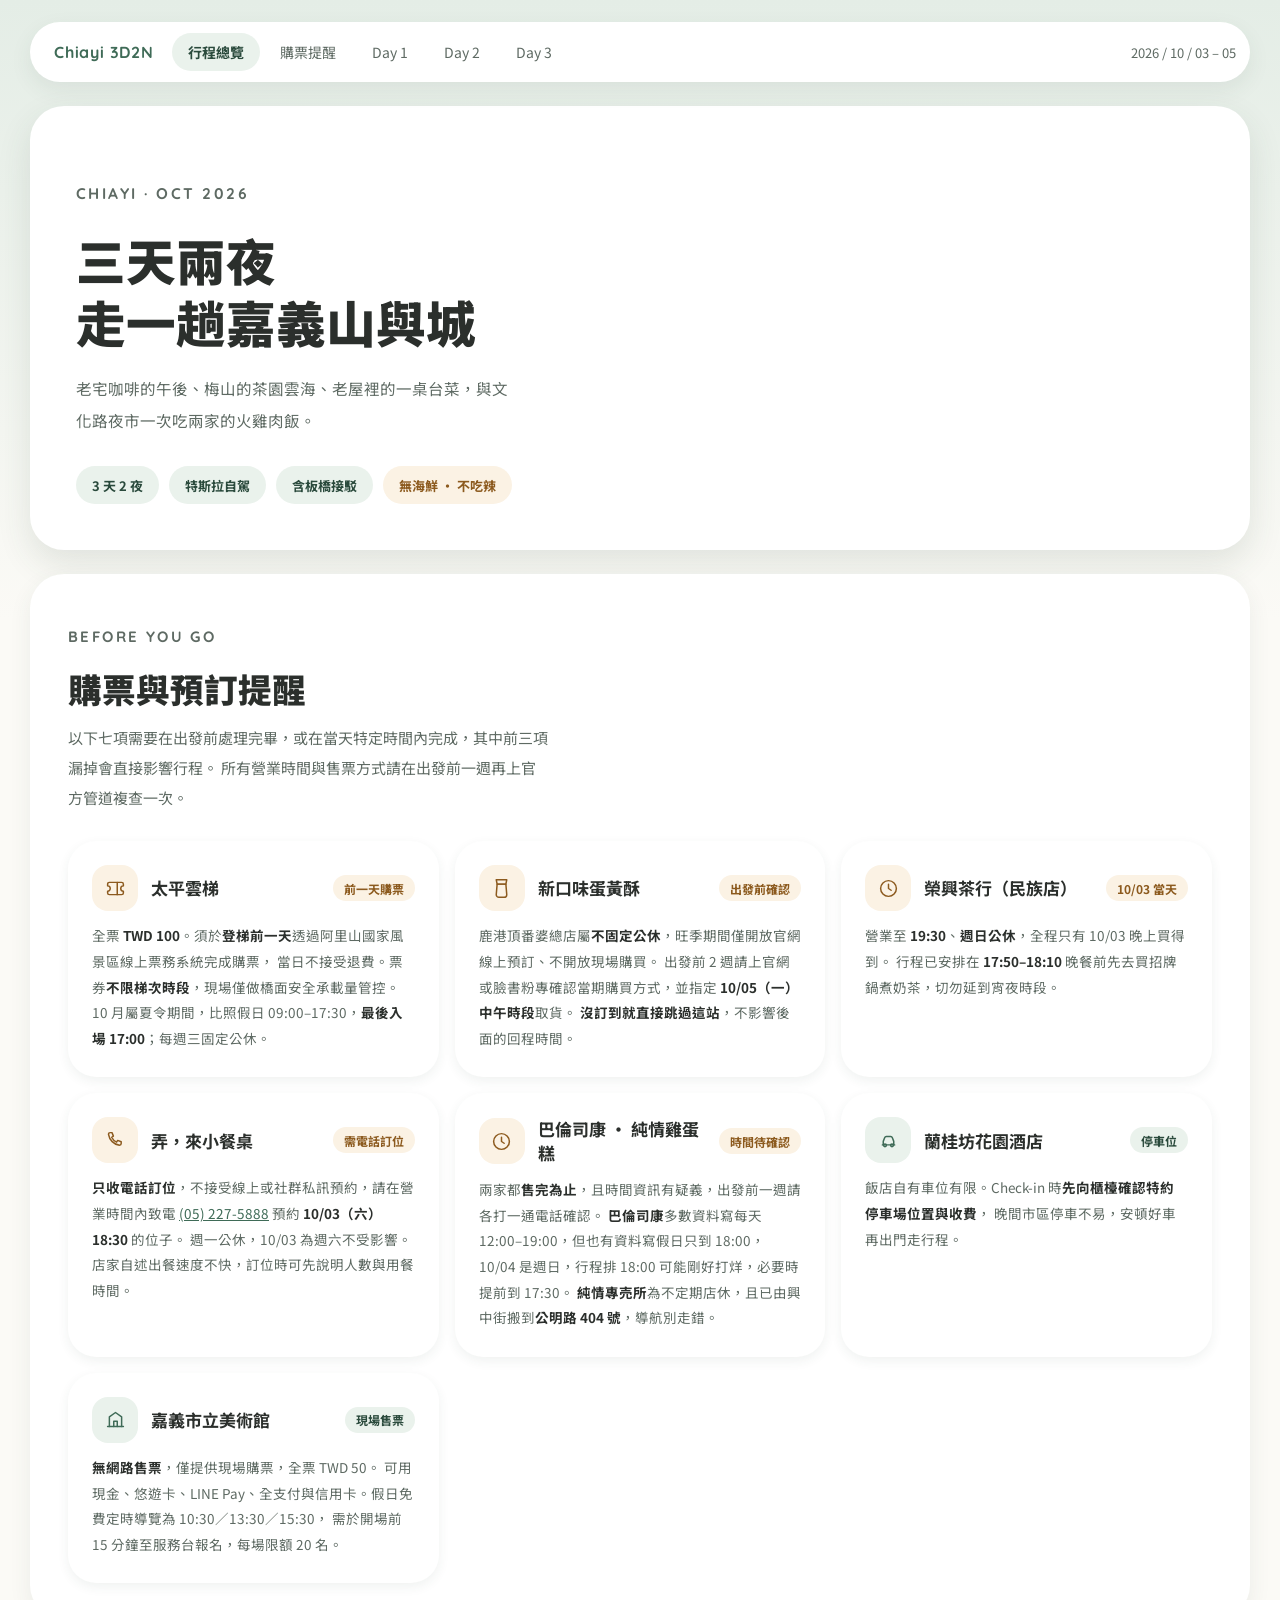
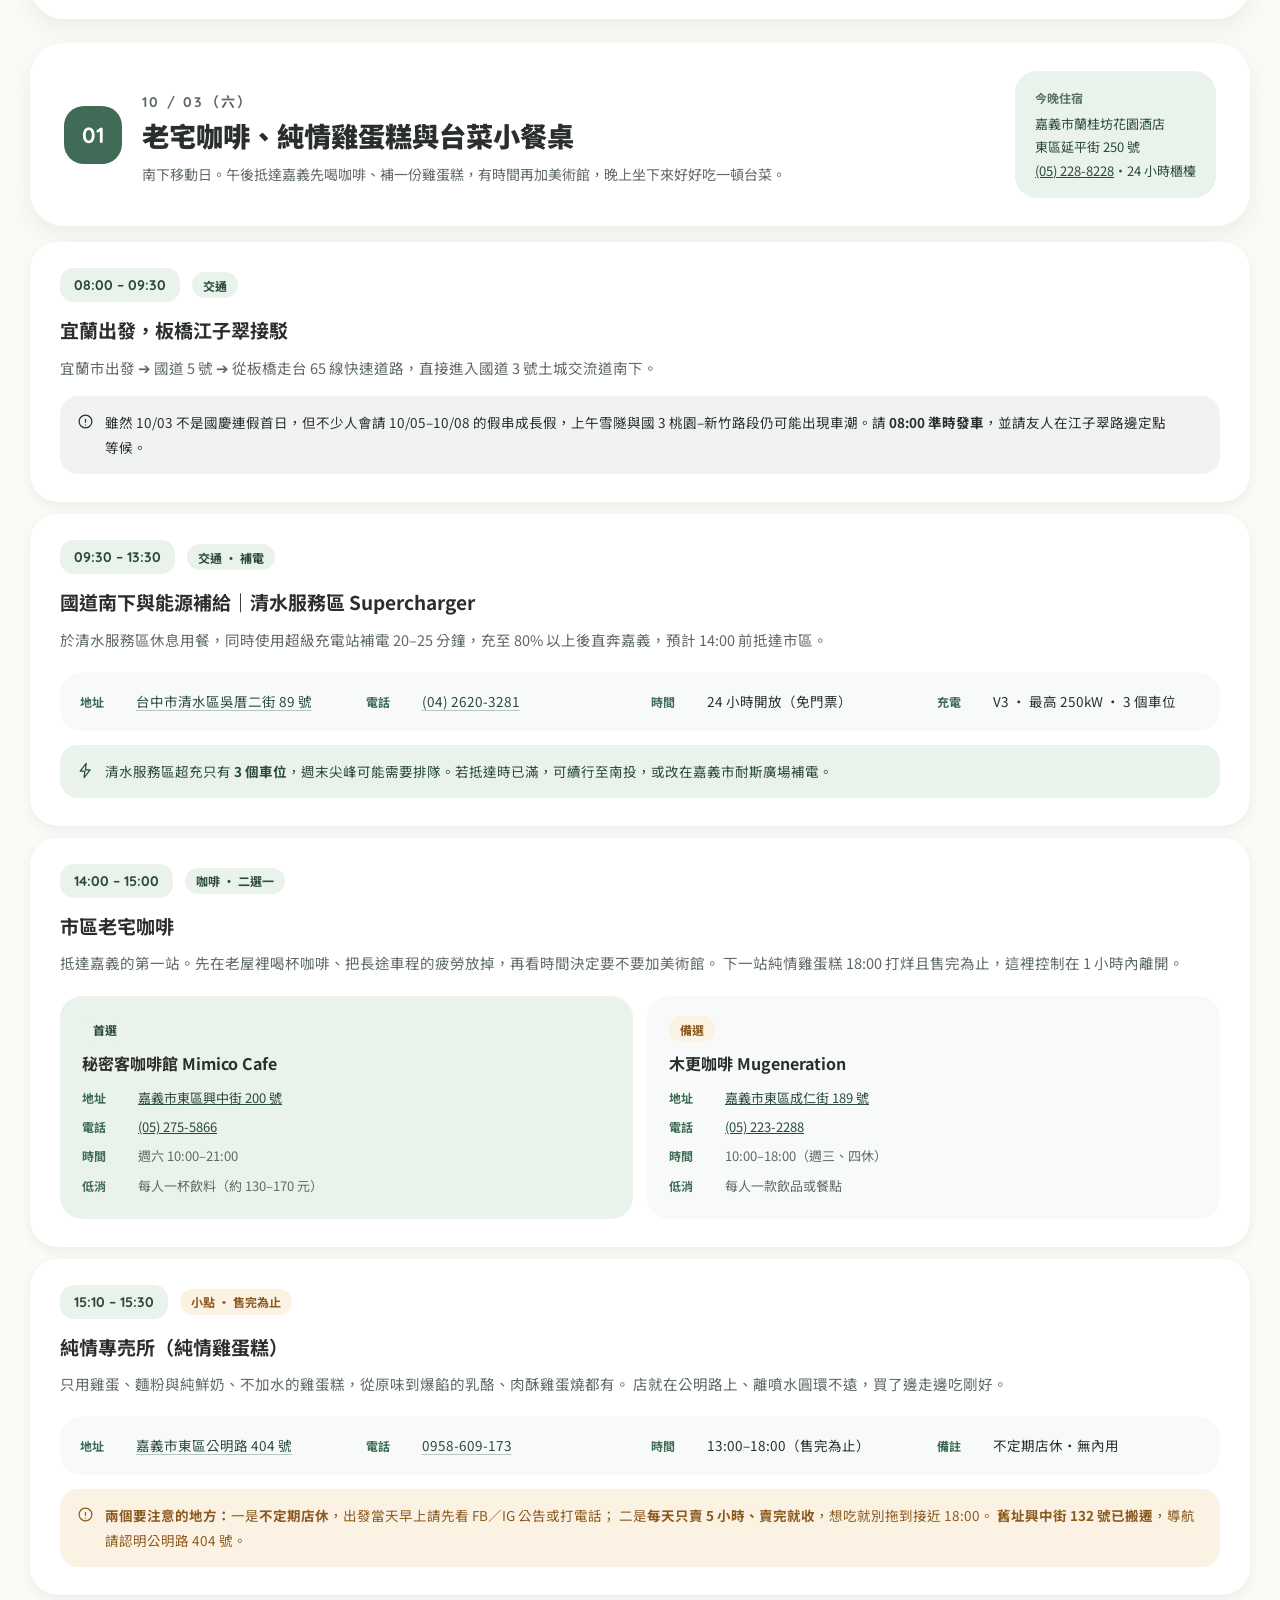
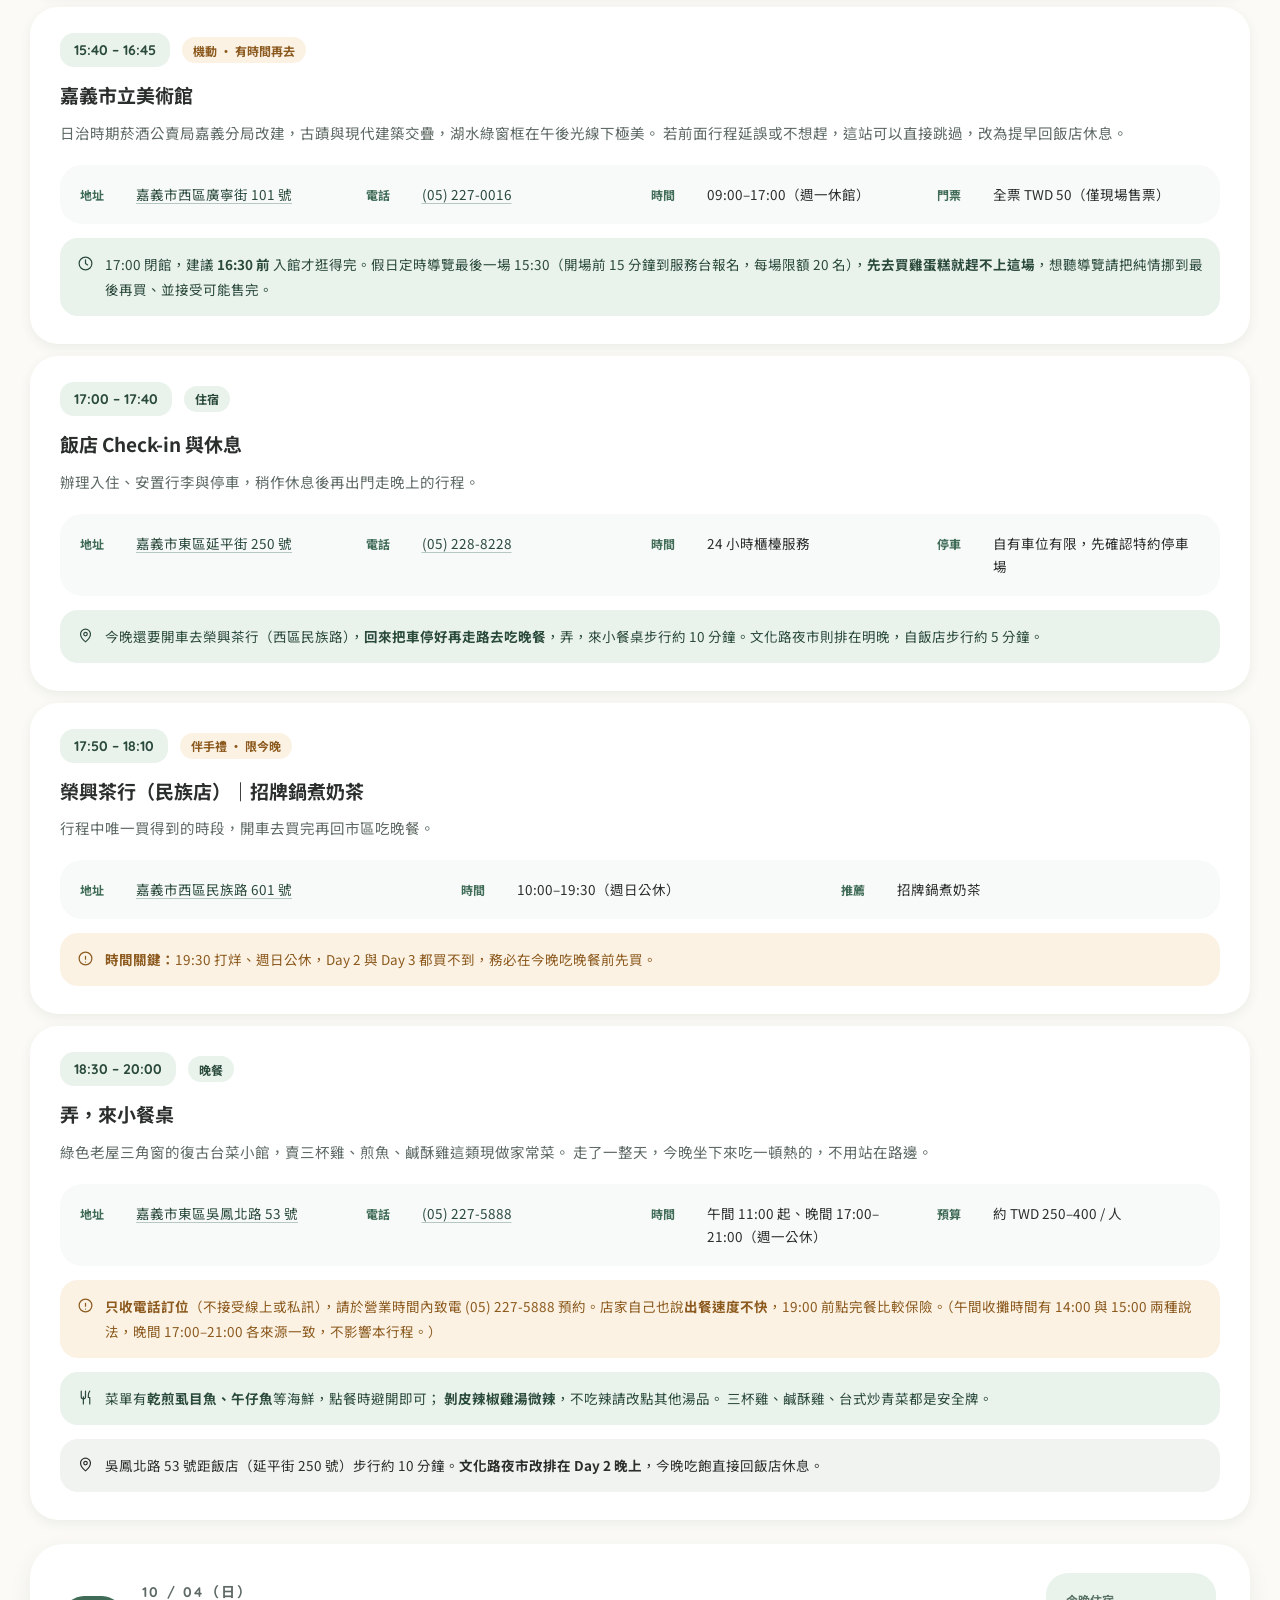
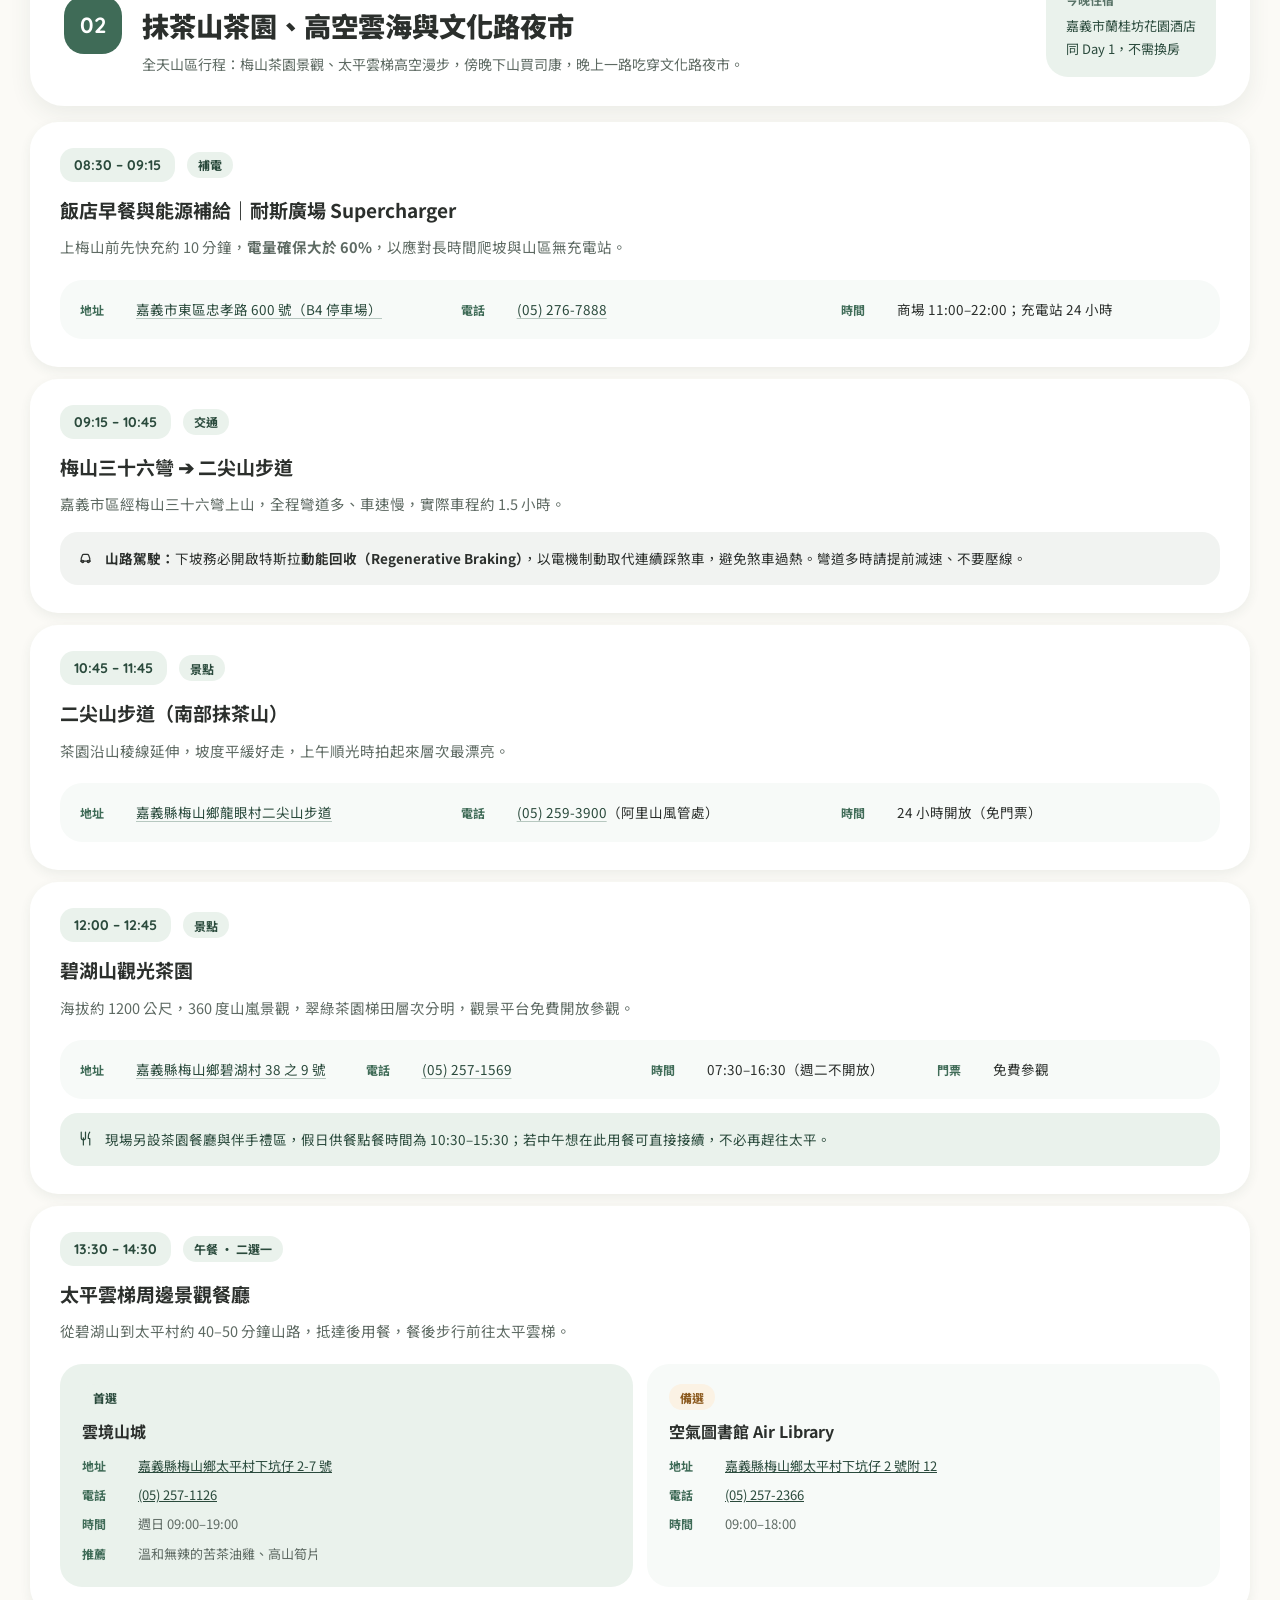
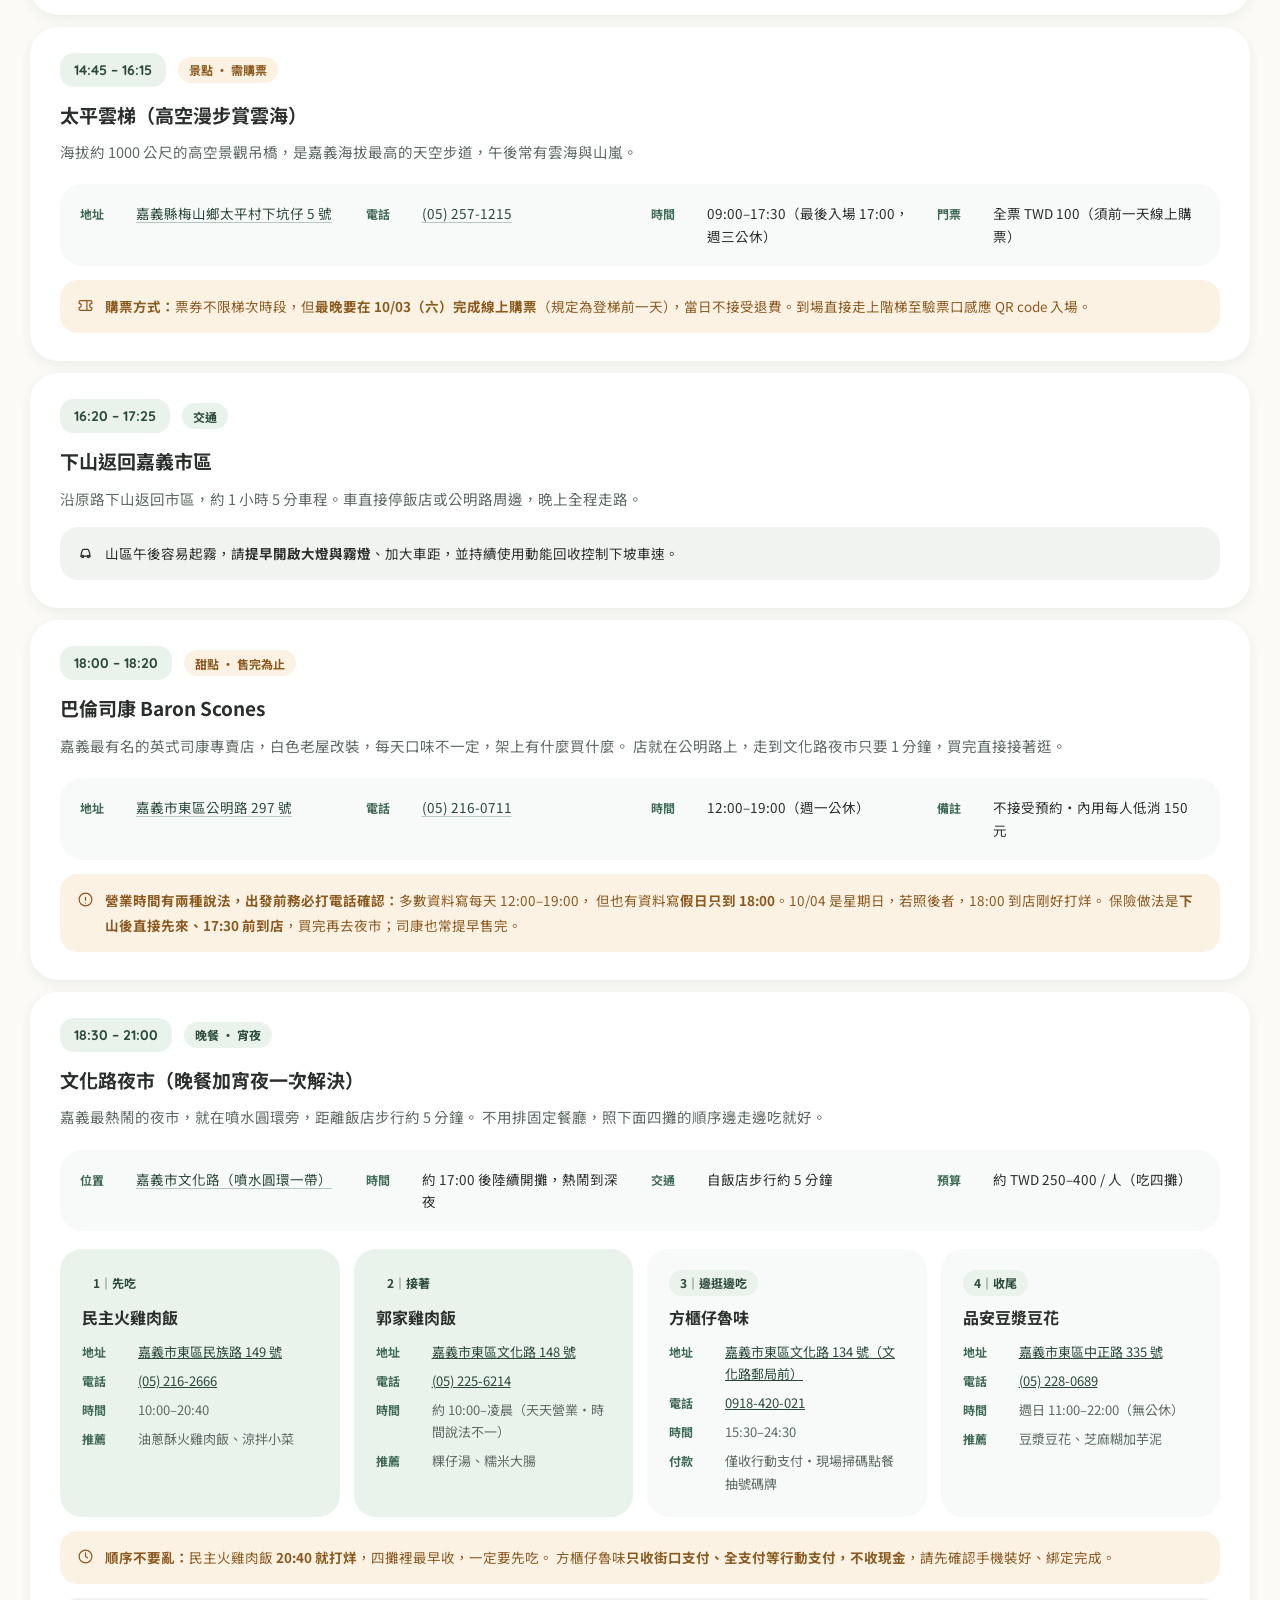
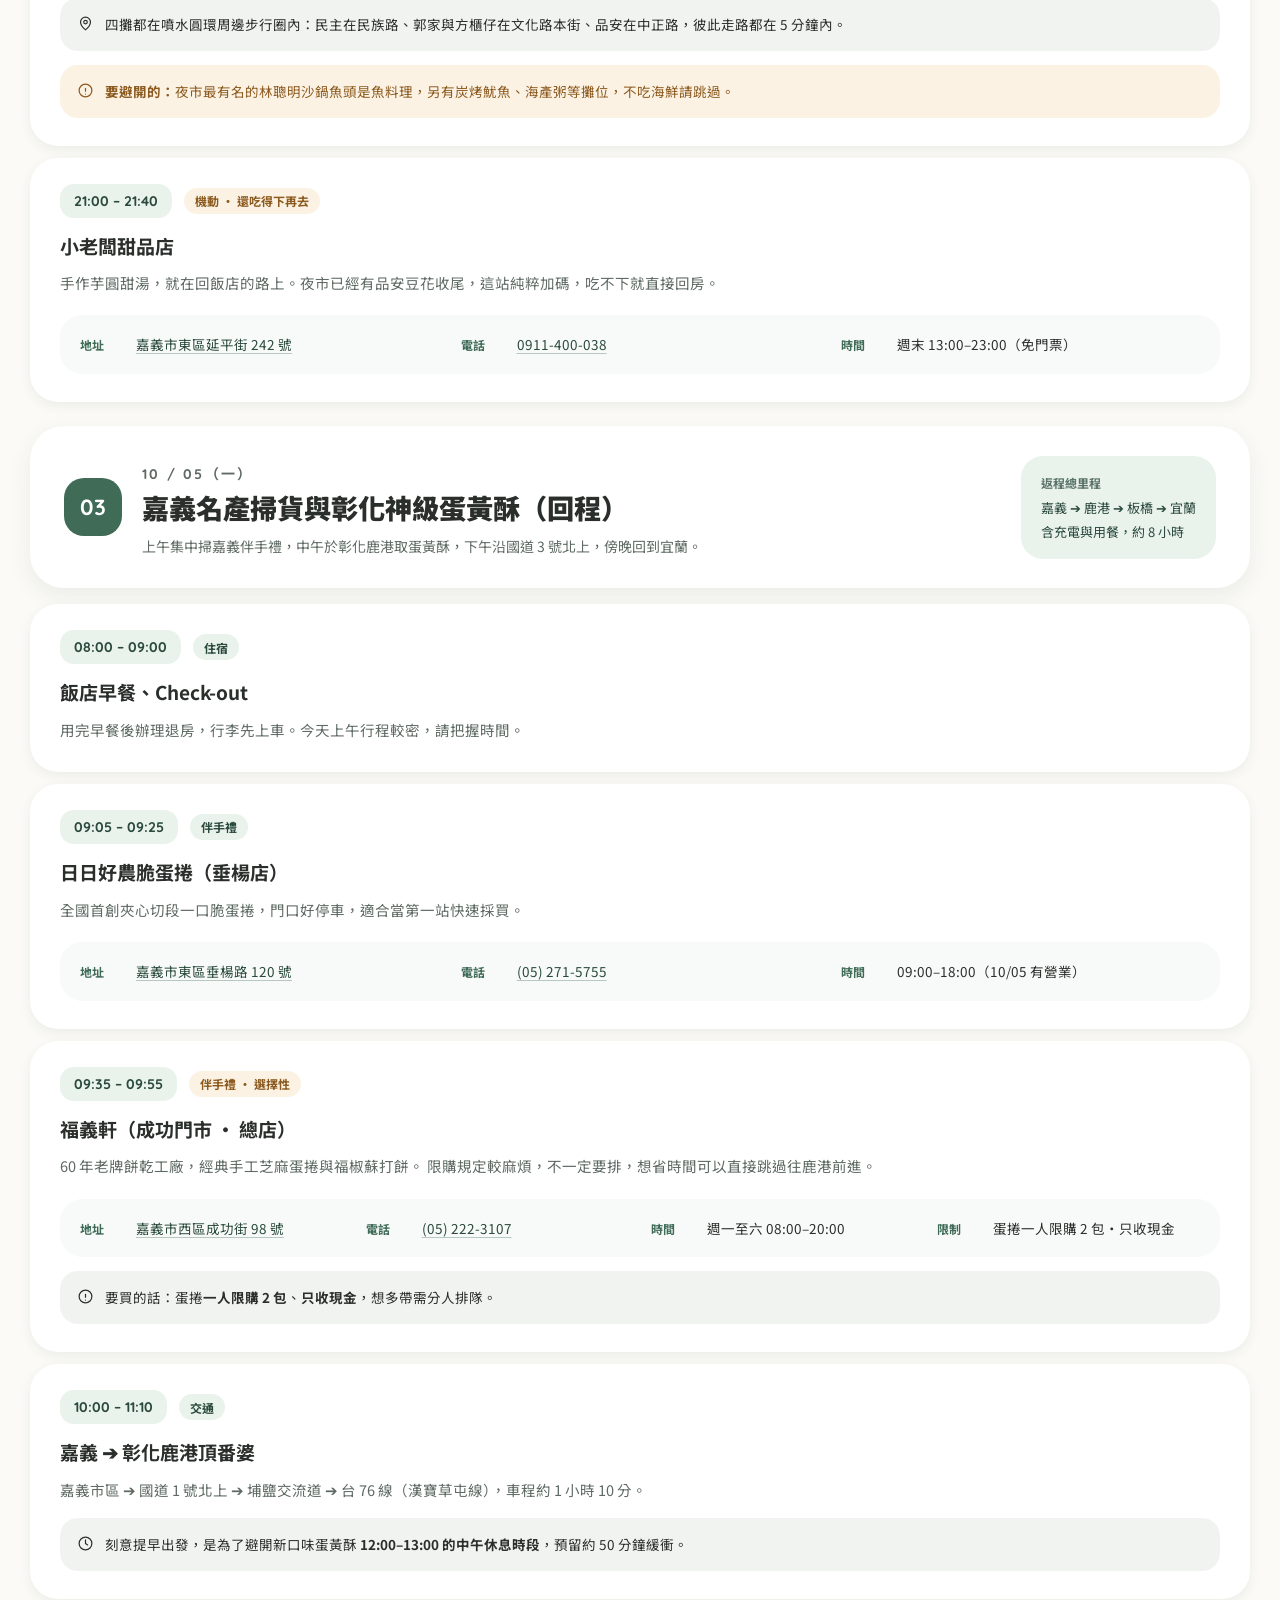
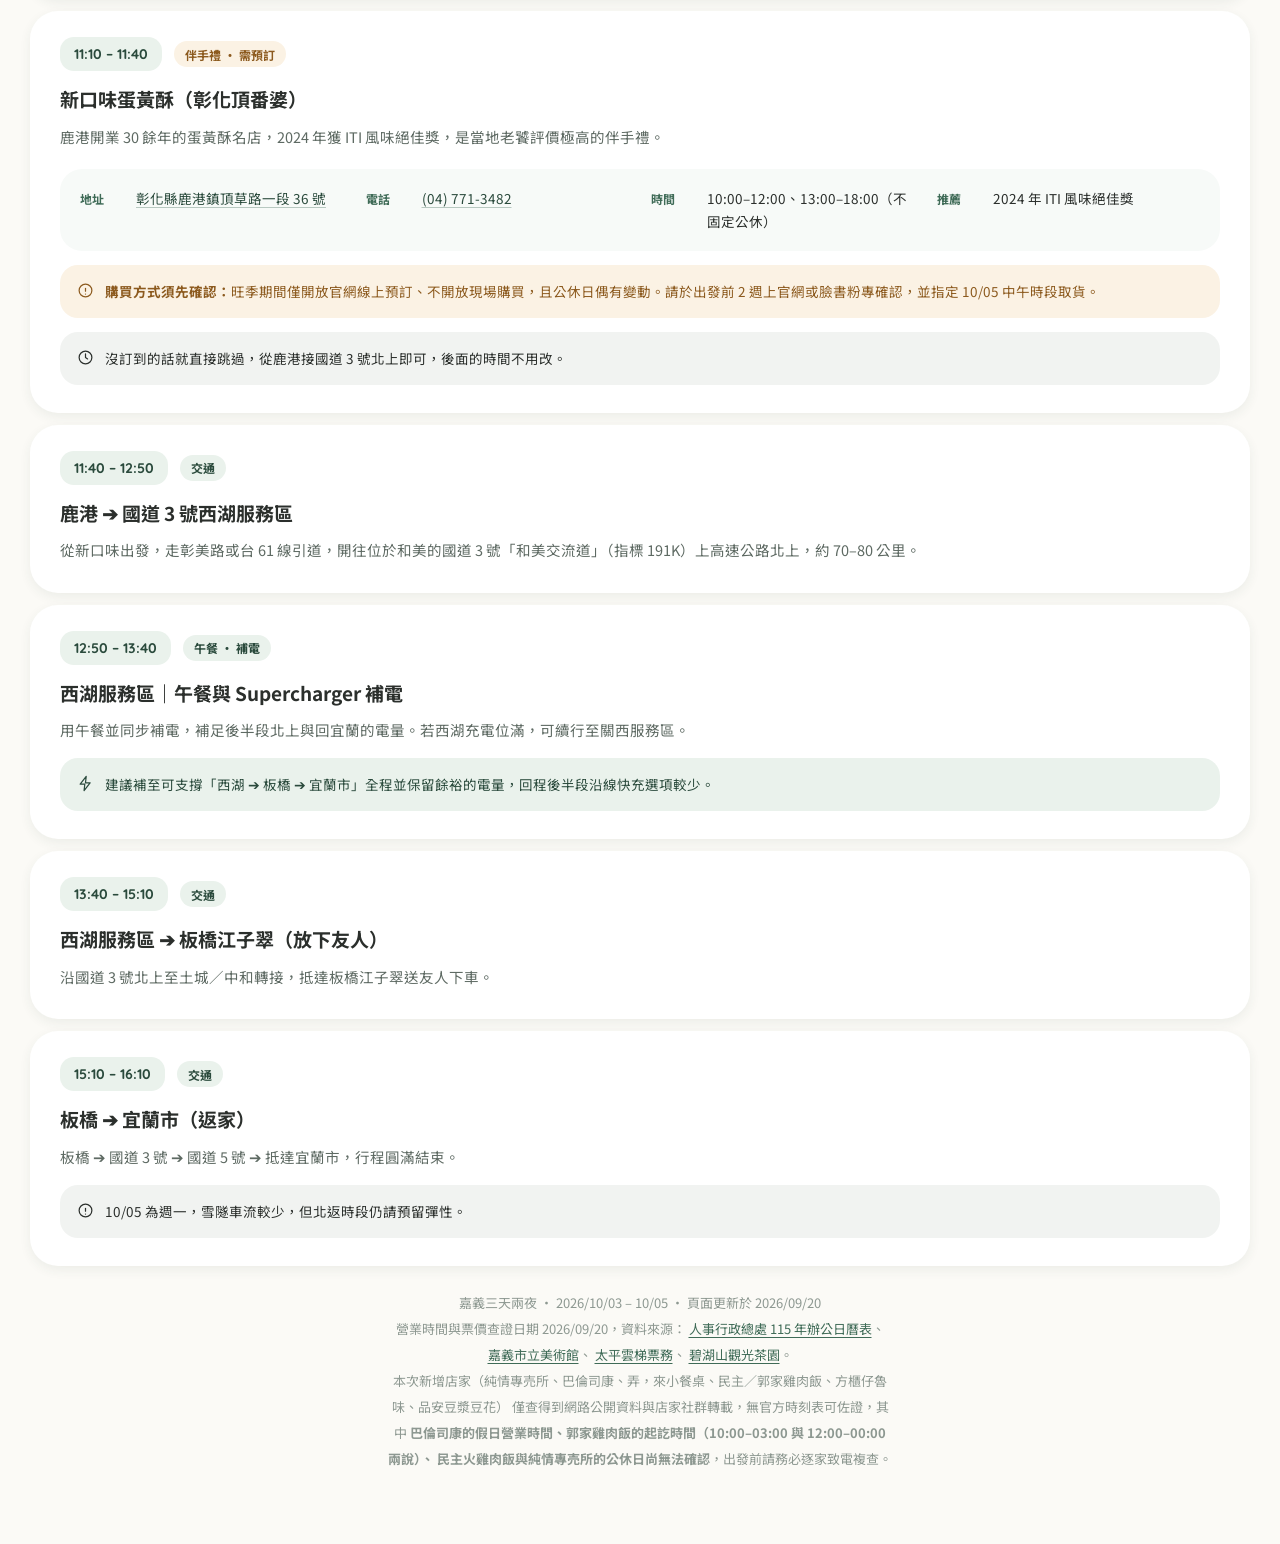
==== commit 6437ddf5: "修正行程內文前後矛盾與營業時間精確度 - Hero 文案移除「二天份的火雞肉飯」（火雞肉飯已集中在 Day 2 夜市） - Day 1 Check-in 註記不再寫「晚上走路去逛夜市」，改為榮興茶行與" ====
--- a/chiayi-trip.html
+++ b/chiayi-trip.html
@@ -660,7 +660,7 @@
       <p class="eyebrow">CHIAYI · OCT 2026</p>
       <h1>三天兩夜<br>走一趟嘉義山與城</h1>
       <p>
-        老宅咖啡的午後、文化路夜市的熱鬧、梅山的茶園雲海，與二天份的火雞肉飯。
+        老宅咖啡的午後、梅山的茶園雲海、老屋裡的一桌台菜，與文化路夜市一次吃兩家的火雞肉飯。
       </p>
       <div class="hero__chips">
         <span class="pill">3 天 2 夜</span>
@@ -941,7 +941,7 @@
           </dl>
           <p class="note">
             <svg width="17" height="17" viewBox="0 0 24 24" fill="none" stroke="currentColor" stroke-width="1.7" stroke-linecap="round" stroke-linejoin="round" aria-hidden="true"><path d="M12 21s7-5.5 7-11a7 7 0 1 0-14 0c0 5.5 7 11 7 11Z"></path><circle cx="12" cy="10" r="2.5"></circle></svg>
-            <span>飯店就在延平街，<strong>步行到文化路夜市約 5 分鐘</strong>。晚上把車停好、走路去逛最輕鬆。</span>
+            <span>今晚還要開車去榮興茶行（西區民族路），<strong>回來把車停好再走路去吃晚餐</strong>，弄，來小餐桌步行約 10 分鐘。文化路夜市則排在明晚，自飯店步行約 5 分鐘。</span>
           </p>
         </article>
 
@@ -976,12 +976,12 @@
           <dl class="meta">
             <div><dt>地址</dt><dd><a href="https://www.google.com/maps/search/?api=1&amp;query=%E5%BC%84%E4%BE%86%E5%B0%8F%E9%A4%90%E6%A1%8C%20%E5%98%89%E7%BE%A9" target="_blank" rel="noopener">嘉義市東區吳鳳北路 53 號</a></dd></div>
             <div><dt>電話</dt><dd><a href="tel:+88652275888">(05) 227-5888</a></dd></div>
-            <div><dt>時間</dt><dd>11:00–14:00、17:00–21:00（週一公休）</dd></div>
+            <div><dt>時間</dt><dd>午間 11:00 起、晚間 17:00–21:00（週一公休）</dd></div>
             <div><dt>預算</dt><dd>約 TWD 250–400 / 人</dd></div>
           </dl>
           <p class="note note--warn">
             <svg width="17" height="17" viewBox="0 0 24 24" fill="none" stroke="currentColor" stroke-width="1.7" stroke-linecap="round" stroke-linejoin="round" aria-hidden="true"><path d="M12 9v4"></path><path d="M12 17h.01"></path><circle cx="12" cy="12" r="9"></circle></svg>
-            <span><strong>只收電話訂位</strong>（不接受線上或私訊），請於營業時間內致電 (05) 227-5888 預約。店家自己也說<strong>出餐速度不快</strong>，19:00 前點完餐比較保險。</span>
+            <span><strong>只收電話訂位</strong>（不接受線上或私訊），請於營業時間內致電 (05) 227-5888 預約。店家自己也說<strong>出餐速度不快</strong>，19:00 前點完餐比較保險。（午間收攤時間有 14:00 與 15:00 兩種說法，晚間 17:00–21:00 各來源一致，不影響本行程。）</span>
           </p>
           <p class="note">
             <svg width="17" height="17" viewBox="0 0 24 24" fill="none" stroke="currentColor" stroke-width="1.7" stroke-linecap="round" stroke-linejoin="round" aria-hidden="true"><path d="M6 3v8a3 3 0 0 0 6 0V3"></path><path d="M9 11v10"></path><path d="M18 3c-1.5 2-2 4-2 6v3h2v9"></path></svg>
@@ -1124,7 +1124,7 @@
           </dl>
           <p class="note note--warn">
             <svg width="17" height="17" viewBox="0 0 24 24" fill="none" stroke="currentColor" stroke-width="1.7" stroke-linecap="round" stroke-linejoin="round" aria-hidden="true"><path d="M3 9V7a2 2 0 0 1 2-2h14a2 2 0 0 1 2 2v2a2 2 0 0 0 0 6v2a2 2 0 0 1-2 2H5a2 2 0 0 1-2-2v-2a2 2 0 0 0 0-6Z"></path><path d="M14 5v14"></path></svg>
-            <span><strong>購票方式：</strong>票券不限梯次時段，但<strong>必須在 10/03 之前完成線上購票</strong>，當日不接受退費。到場直接走上階梯至驗票口感應 QR code 入場。</span>
+            <span><strong>購票方式：</strong>票券不限梯次時段，但<strong>最晚要在 10/03（六）完成線上購票</strong>（規定為登梯前一天），當日不接受退費。到場直接走上階梯至驗票口感應 QR code 入場。</span>
           </p>
         </article>
 
@@ -1201,7 +1201,7 @@
               <dl>
                 <div><dt>地址</dt><dd><a href="https://www.google.com/maps/search/?api=1&amp;query=%E9%83%AD%E5%AE%B6%E9%9B%9E%E8%82%89%E9%A3%AF%20%E5%98%89%E7%BE%A9%E6%96%87%E5%8C%96%E8%B7%AF" target="_blank" rel="noopener">嘉義市東區文化路 148 號</a></dd></div>
                 <div><dt>電話</dt><dd><a href="tel:+88652256214">(05) 225-6214</a></dd></div>
-                <div><dt>時間</dt><dd>約 10:00–凌晨（天天營業）</dd></div>
+                <div><dt>時間</dt><dd>約 10:00–凌晨（天天營業・時間說法不一）</dd></div>
                 <div><dt>推薦</dt><dd>粿仔湯、糯米大腸</dd></div>
               </dl>
             </div>
@@ -1419,8 +1419,8 @@
       <a href="https://www.greenlake.com.tw/" target="_blank" rel="noopener">碧湖山觀光茶園</a>。<br>
       本次新增店家（純情專売所、巴倫司康、弄，來小餐桌、民主／郭家雞肉飯、方櫃仔魯味、品安豆漿豆花）
       僅查得到網路公開資料與店家社群轉載，無官方時刻表可佐證，其中
-      <strong>巴倫司康的假日營業時間、民主火雞肉飯與純情專売所的公休日尚無法確認</strong>，
-      出發前請務必逐家致電複查。
+      <strong>巴倫司康的假日營業時間、郭家雞肉飯的起訖時間（10:00–03:00 與 12:00–00:00 兩說）、
+      民主火雞肉飯與純情專売所的公休日尚無法確認</strong>，出發前請務必逐家致電複查。
     </footer>
 
   </div>
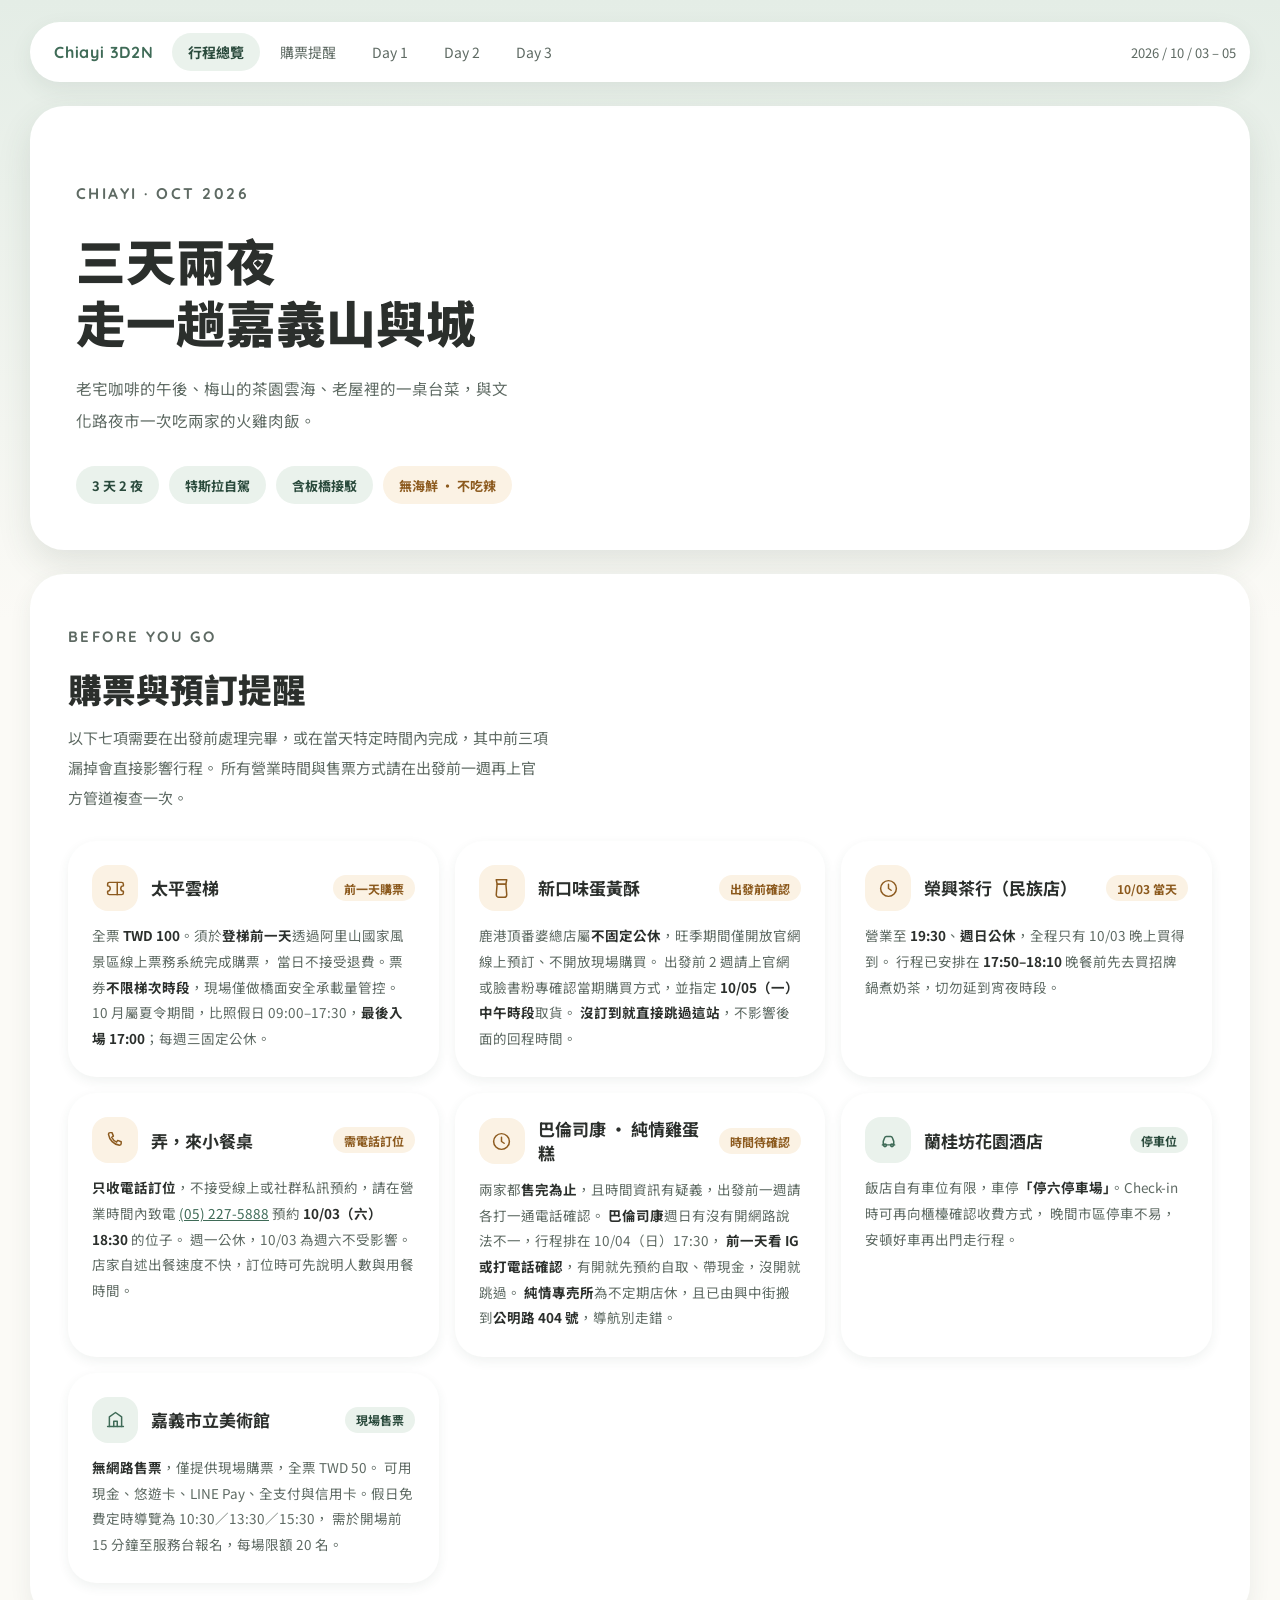
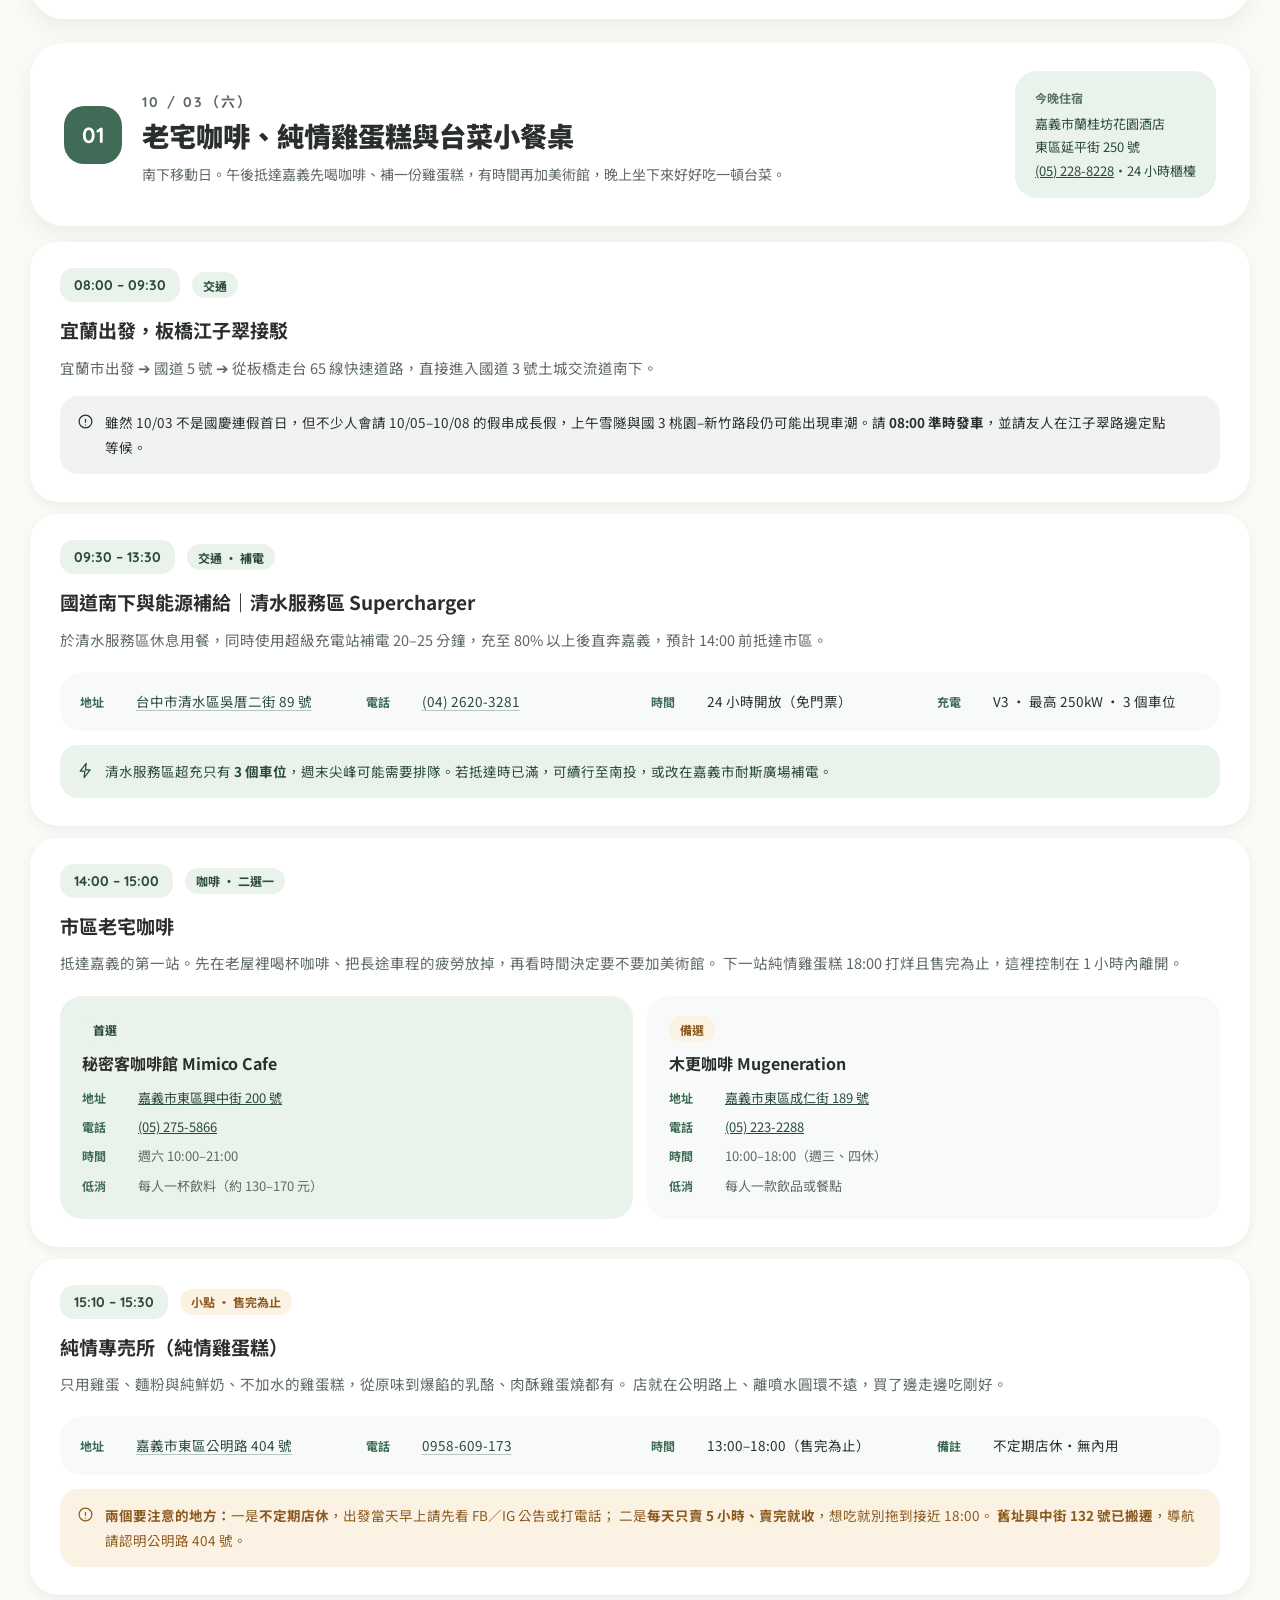
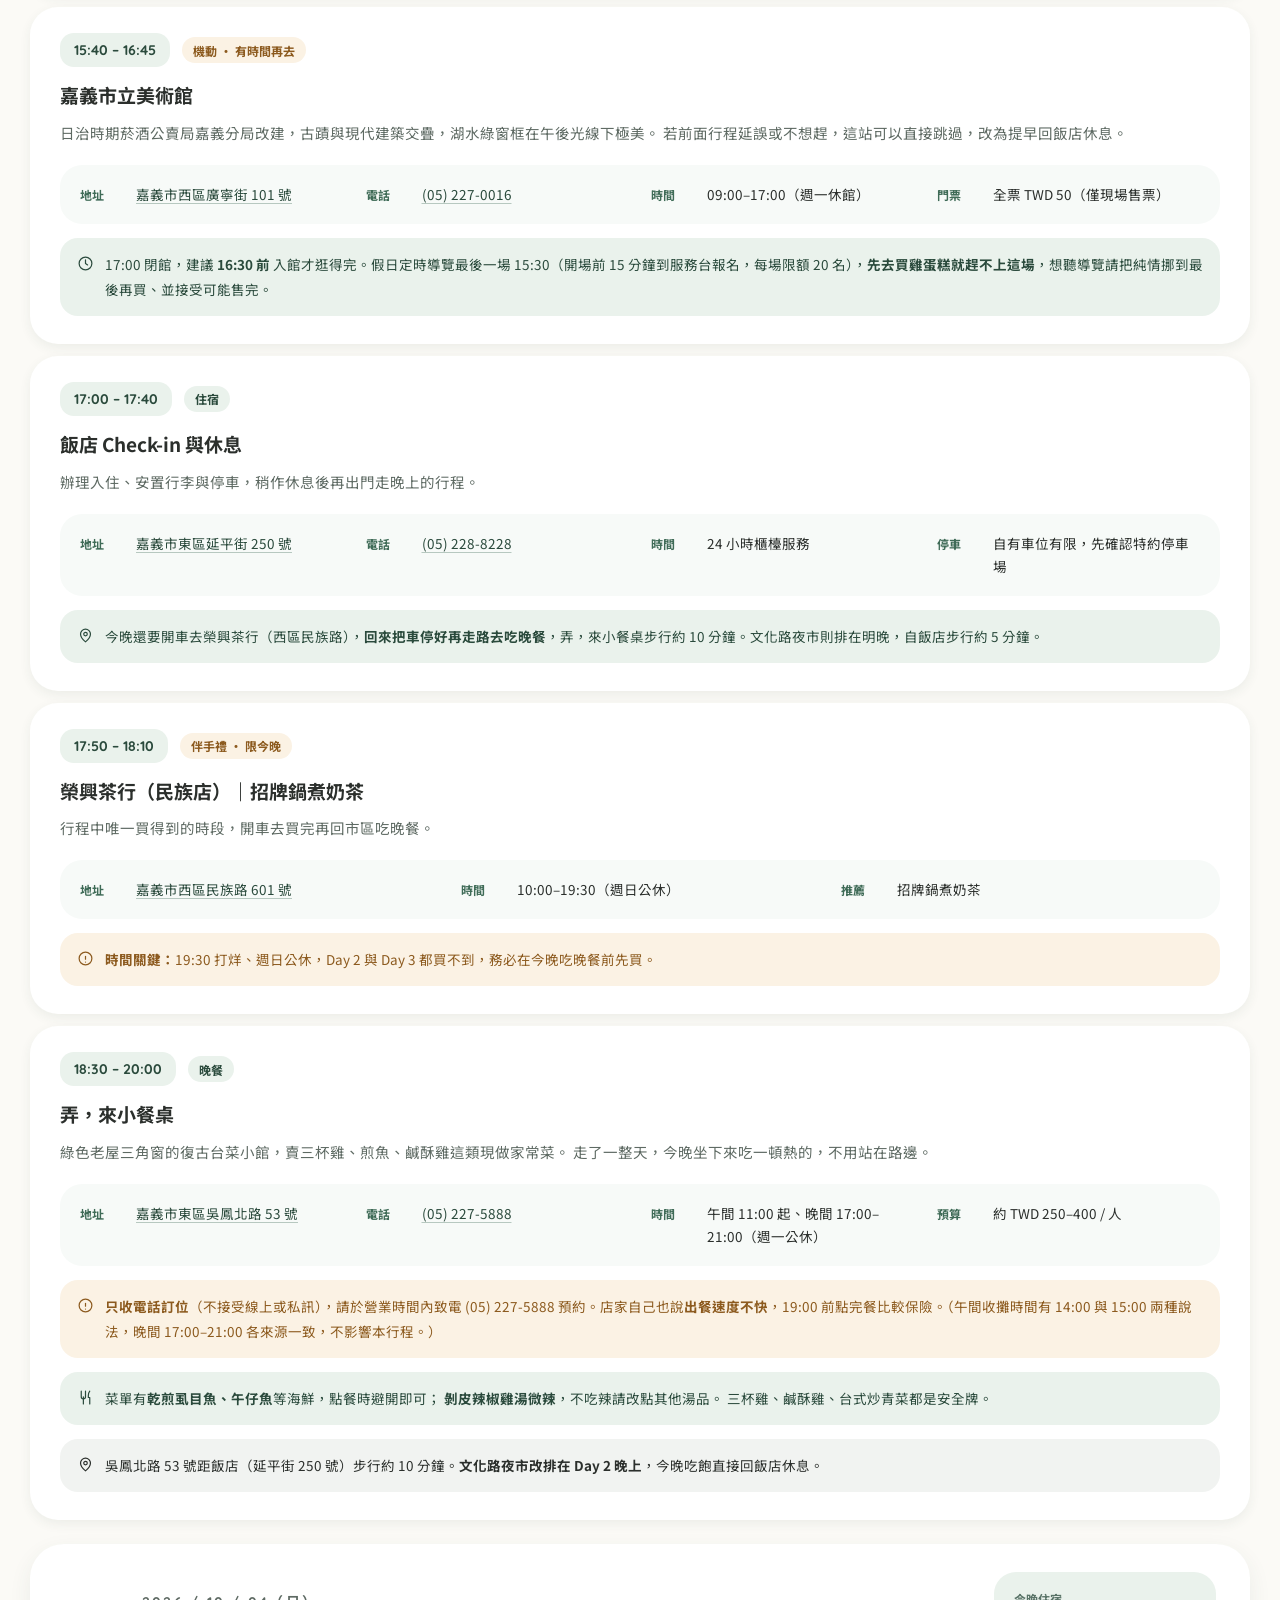
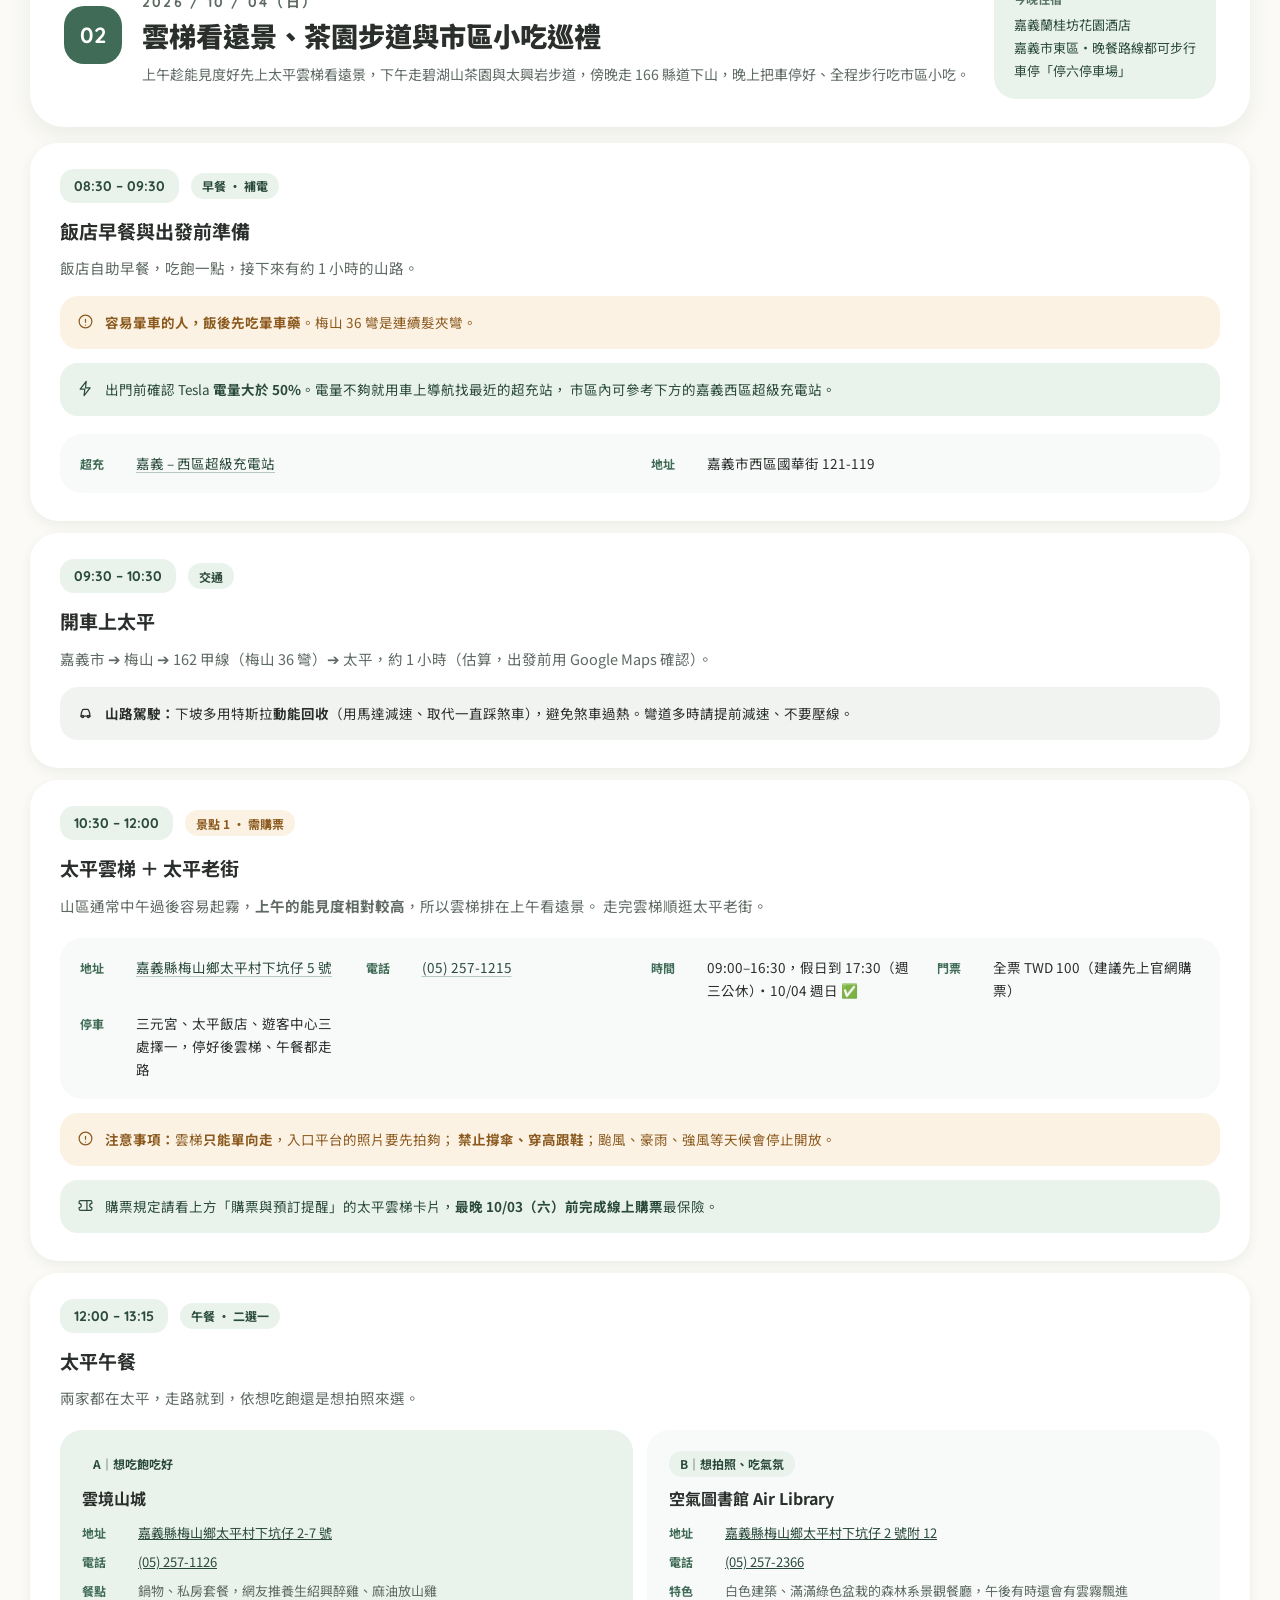
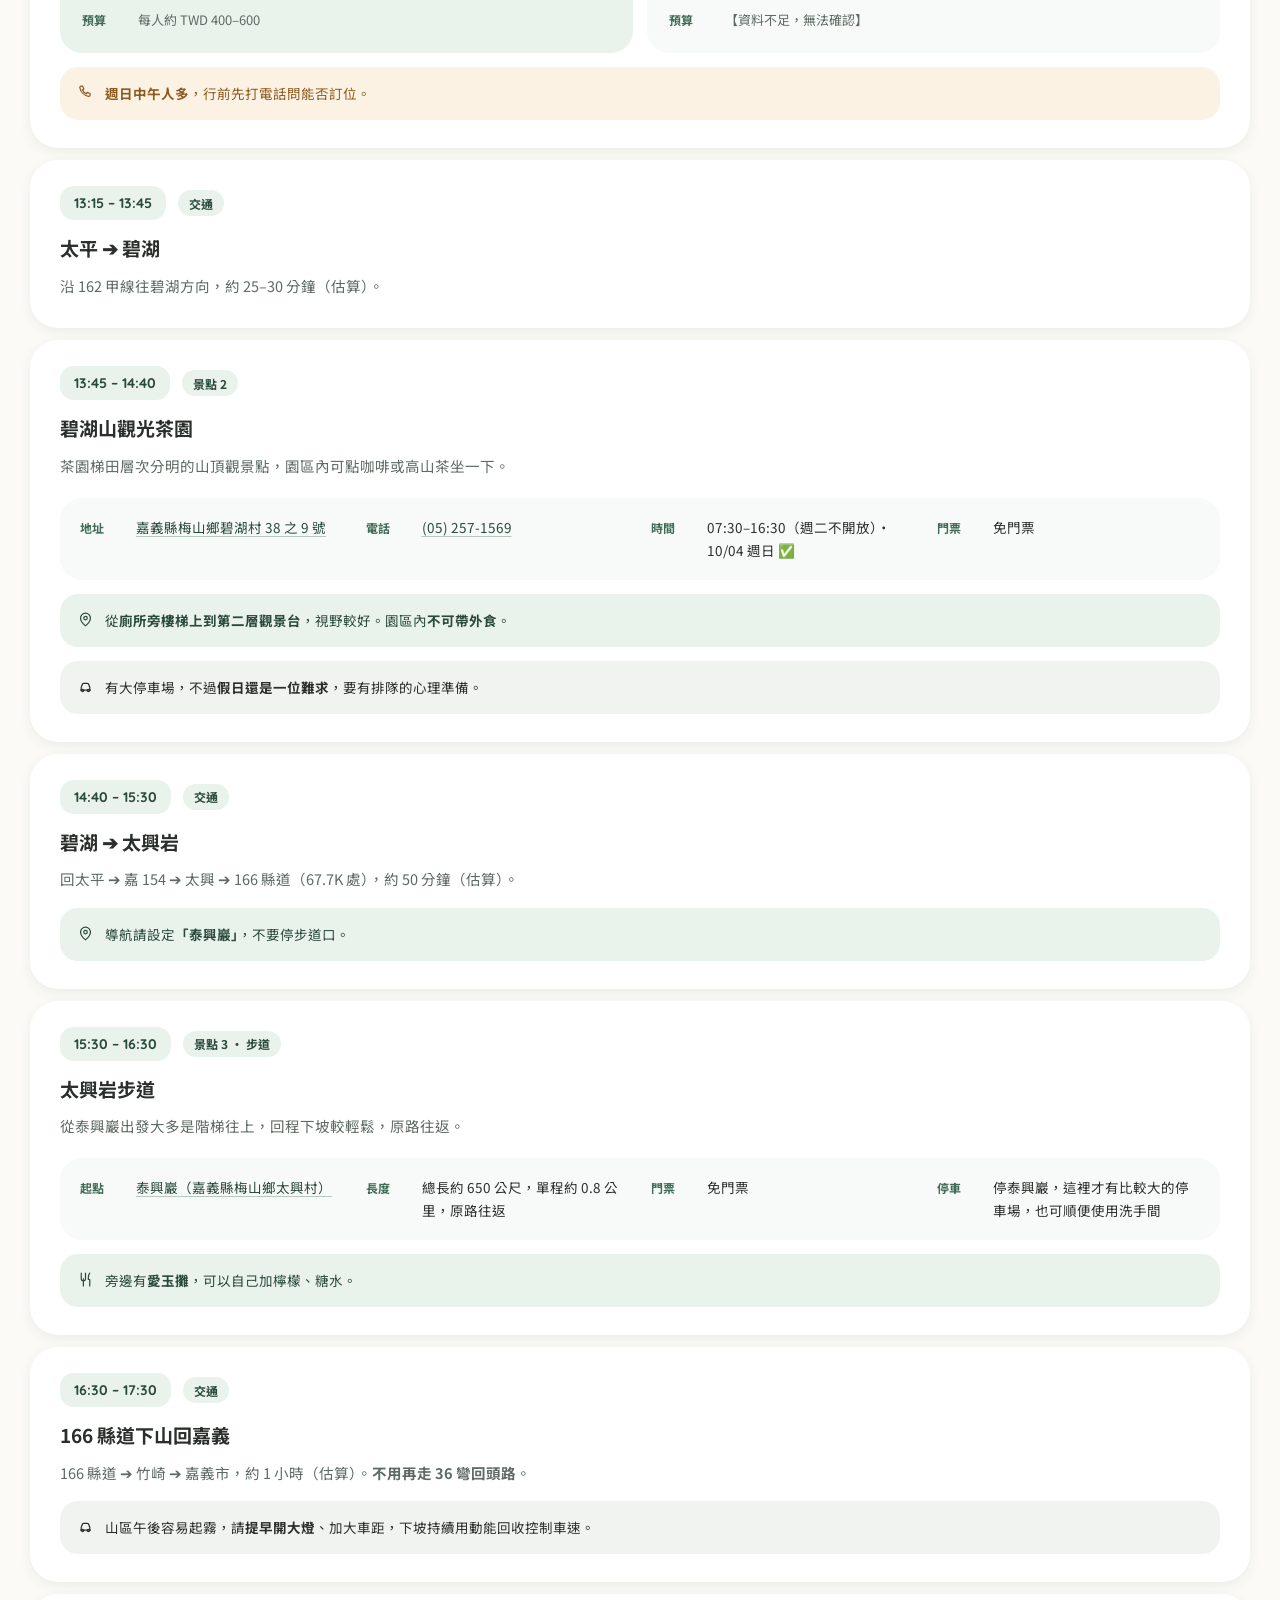
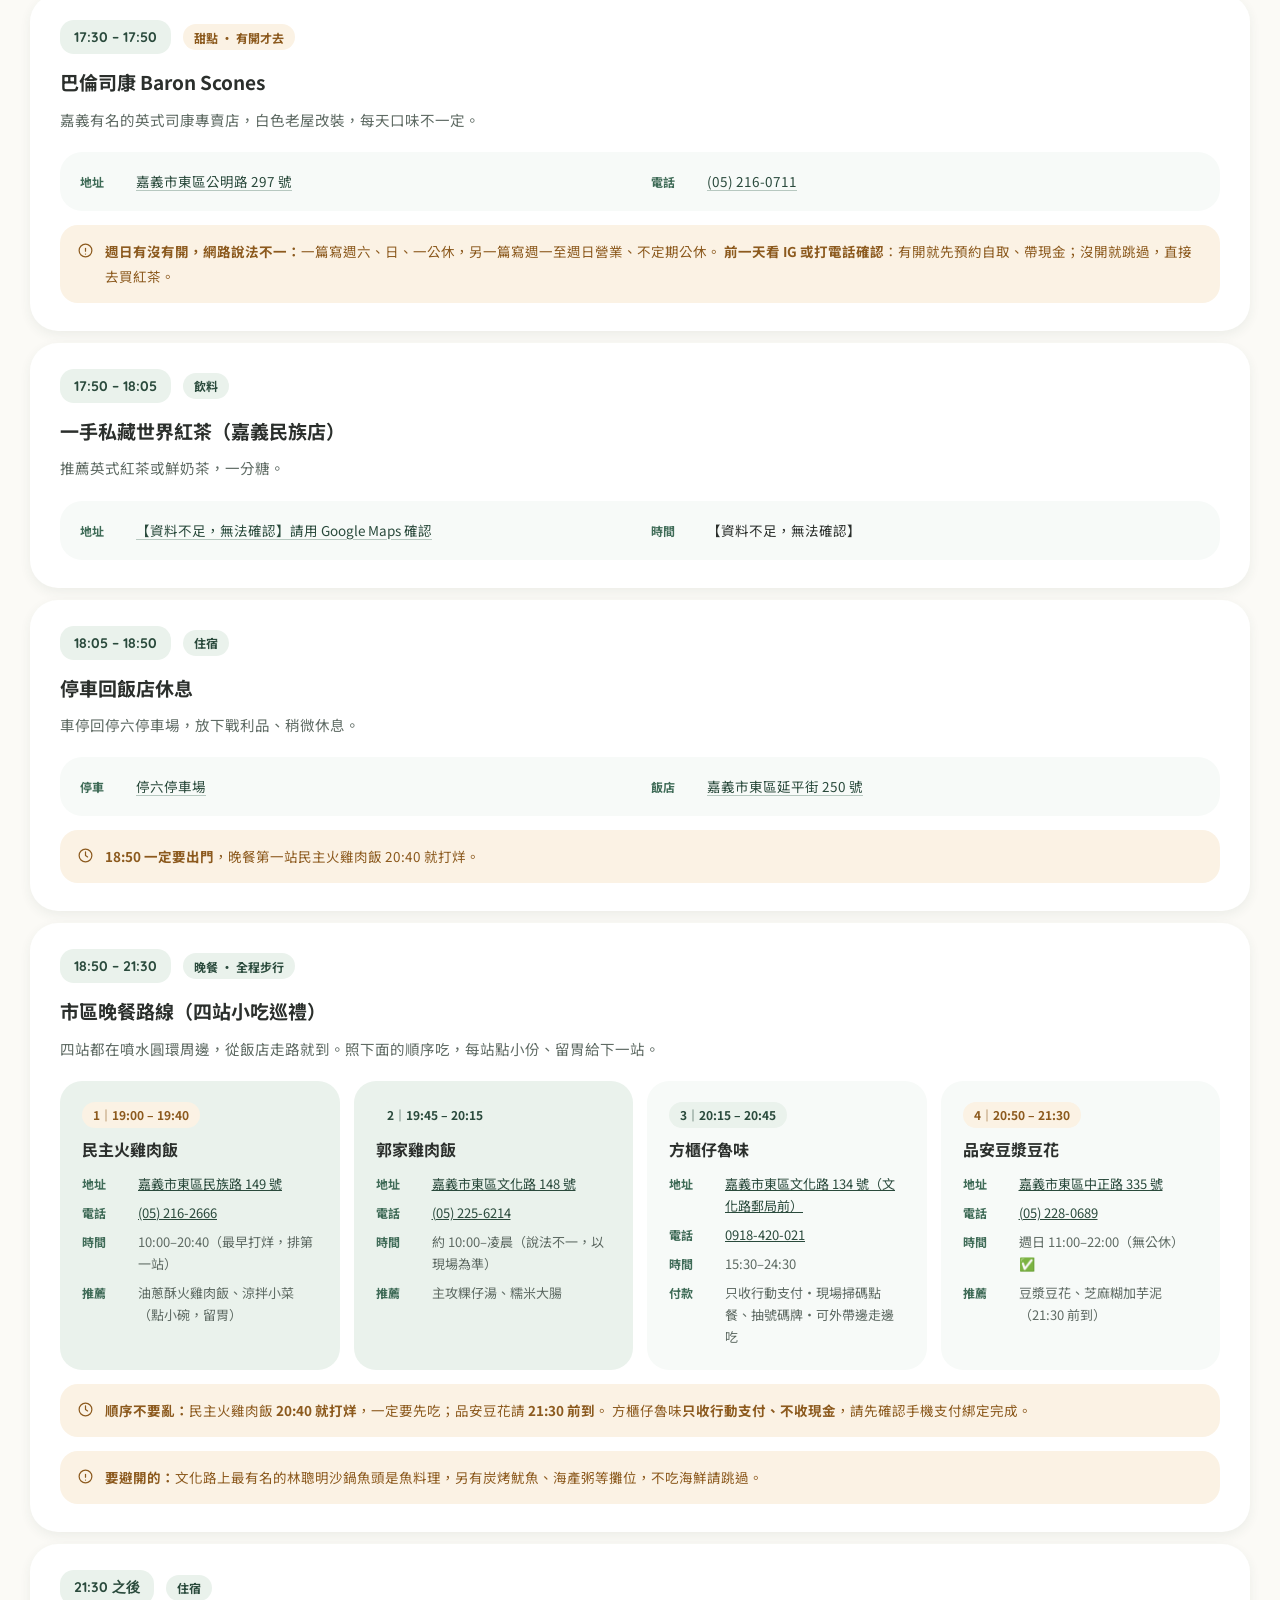
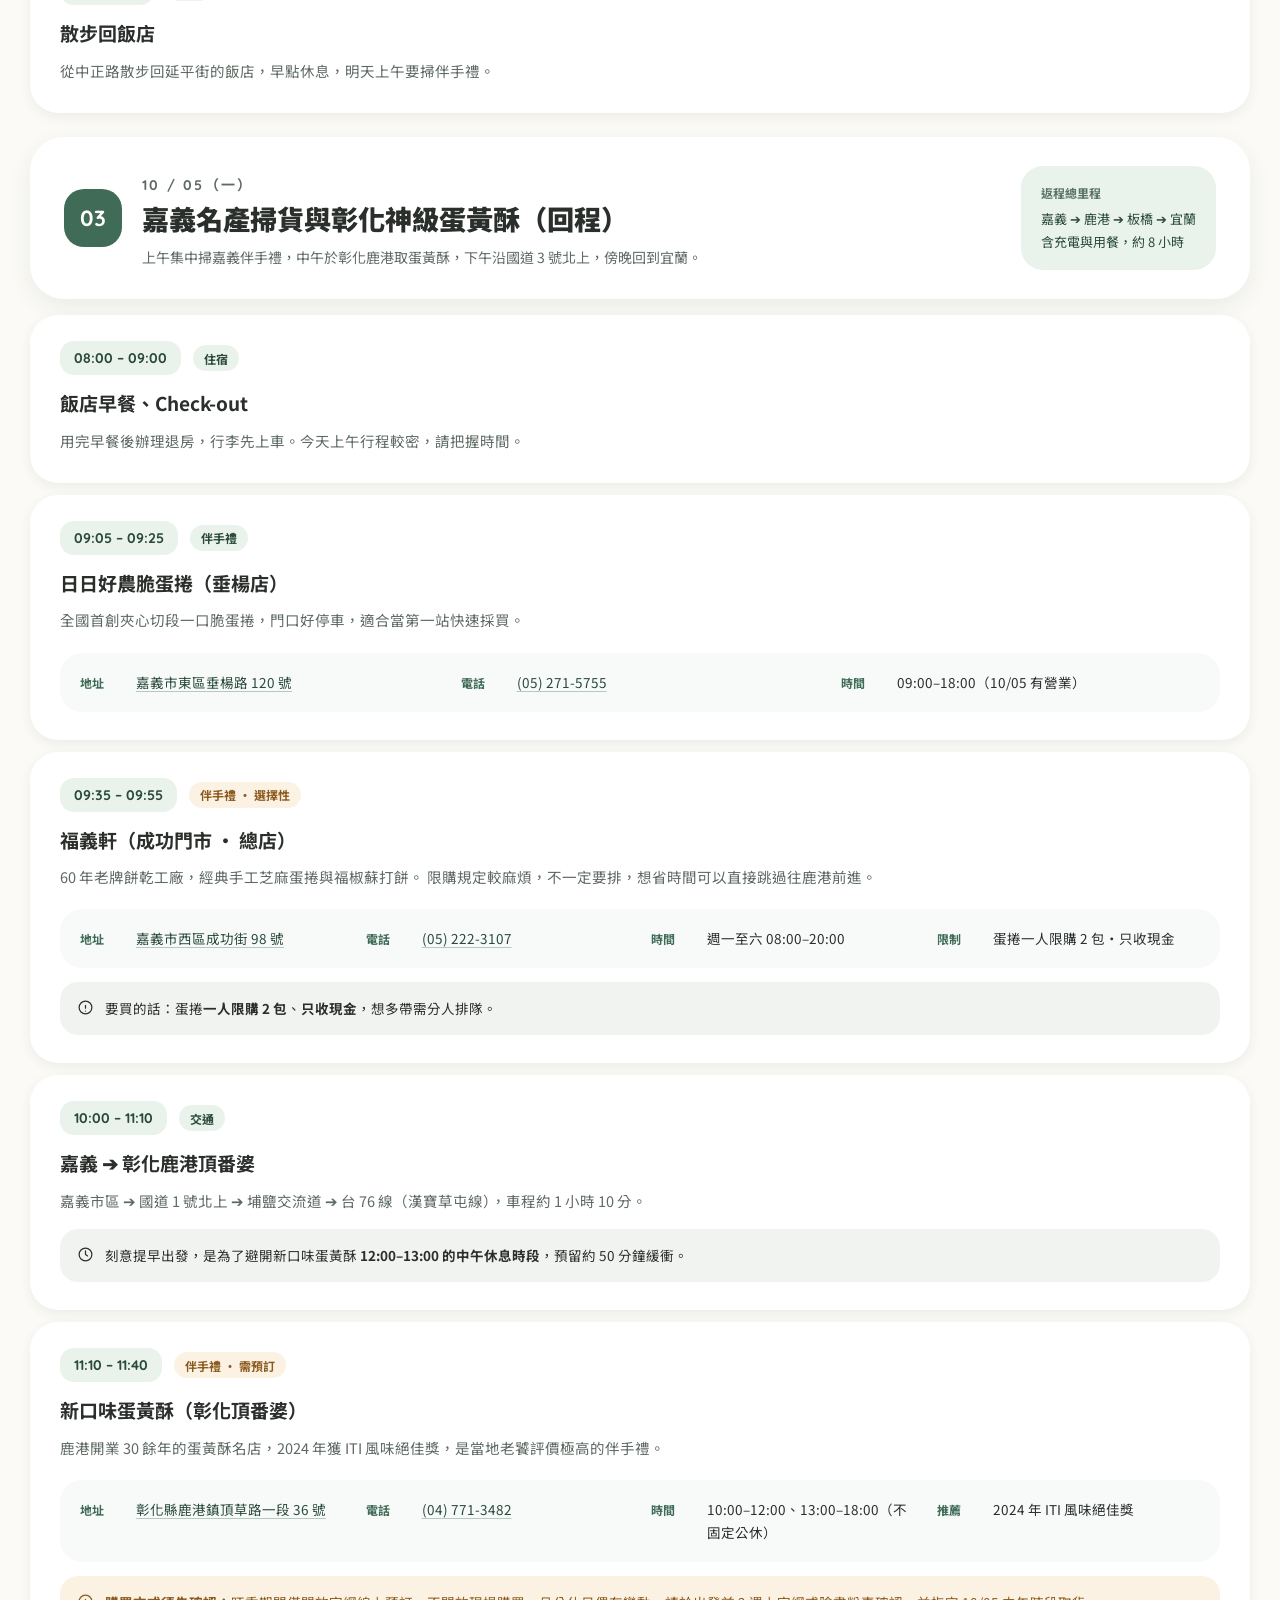
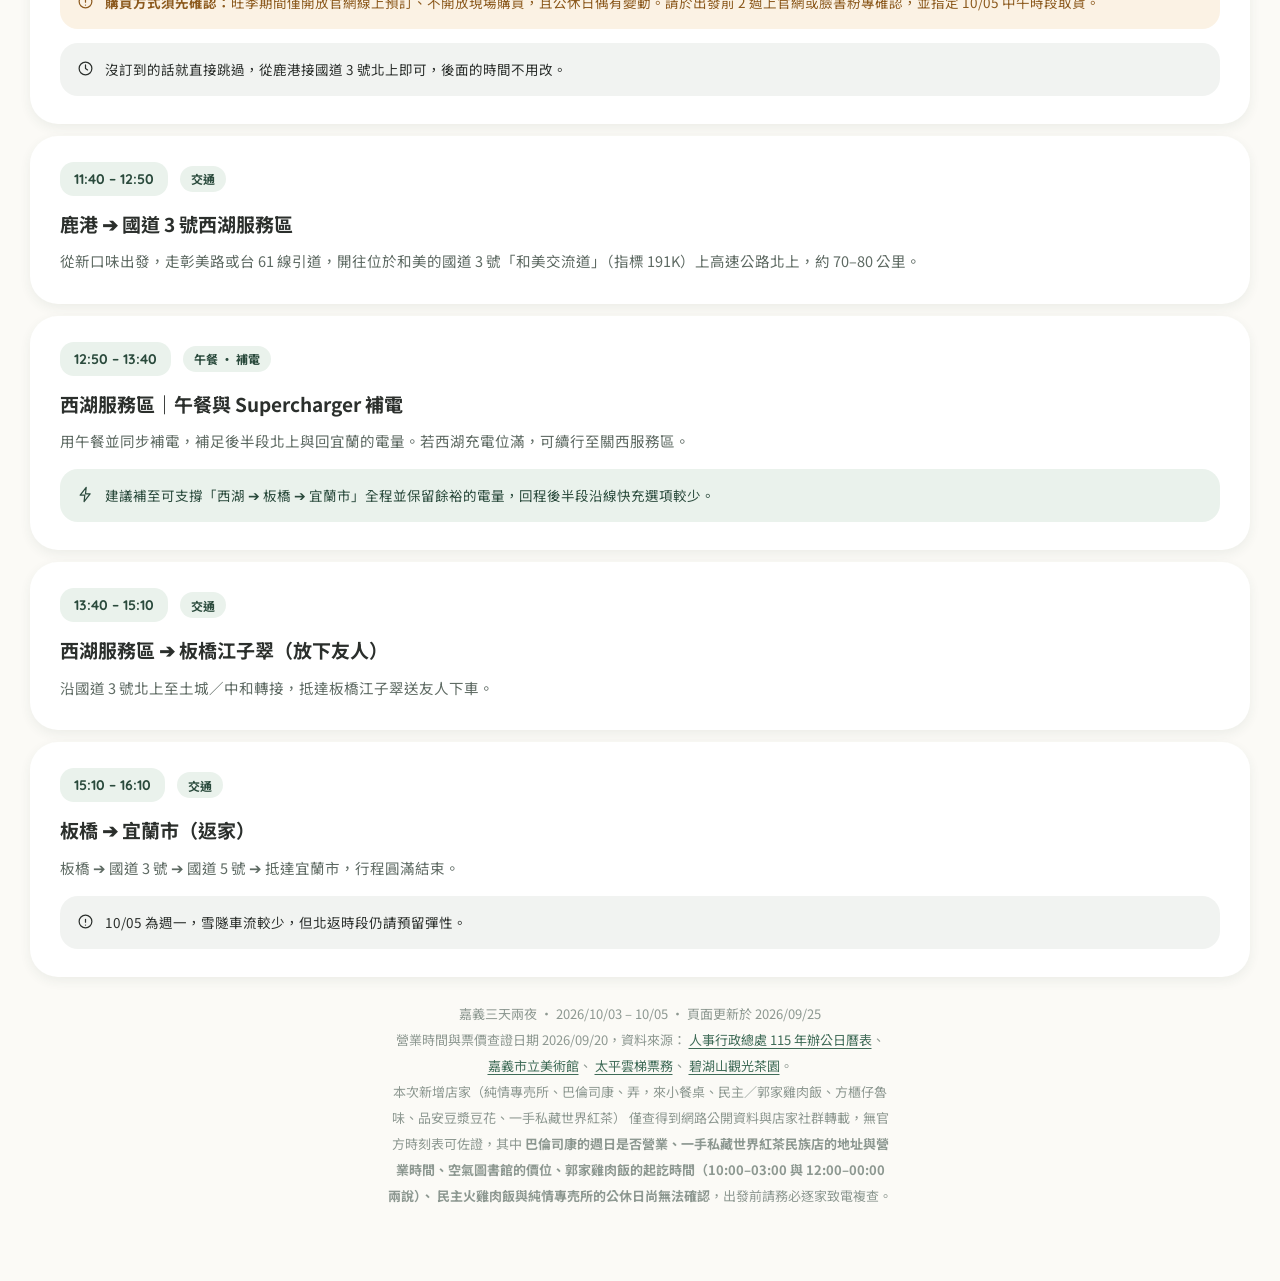
==== commit cb42caa0: "調整嘉義行程 Day 2：上午雲梯、下午茶園與太興岩步道、晚上市區小吃步行路線 - 雲梯改排上午（能見度較高），移除二尖山與小老闆甜品店 - 新增太興岩步道、166 縣道下山、一手私藏世界紅茶、回飯店" ====
--- a/chiayi-trip.html
+++ b/chiayi-trip.html
@@ -752,8 +752,8 @@
           </div>
           <p>
             兩家都<strong>售完為止</strong>，且時間資訊有疑義，出發前一週請各打一通電話確認。
-            <strong>巴倫司康</strong>多數資料寫每天 12:00–19:00，但也有資料寫假日只到 18:00，
-            10/04 是週日，行程排 18:00 可能剛好打烊，必要時提前到 17:30。
+            <strong>巴倫司康</strong>週日有沒有開網路說法不一，行程排在 10/04（日）17:30，
+            <strong>前一天看 IG 或打電話確認</strong>，有開就先預約自取、帶現金，沒開就跳過。
             <strong>純情專売所</strong>為不定期店休，且已由興中街搬到<strong>公明路 404 號</strong>，導航別走錯。
           </p>
         </article>
@@ -767,7 +767,7 @@
             <span class="tag">停車位</span>
           </div>
           <p>
-            飯店自有車位有限。Check-in 時<strong>先向櫃檯確認特約停車場位置與收費</strong>，
+            飯店自有車位有限，車停<strong>「停六停車場」</strong>。Check-in 時可再向櫃檯確認收費方式，
             晚間市區停車不易，安頓好車再出門走行程。
           </p>
         </article>
@@ -1005,14 +1005,15 @@
       <div class="day__head">
         <span class="day__badge">02</span>
         <div class="day__title">
-          <p class="eyebrow">10 / 04（日）</p>
-          <h2>抹茶山茶園、高空雲海與文化路夜市</h2>
-          <p>全天山區行程：梅山茶園景觀、太平雲梯高空漫步，傍晚下山買司康，晚上一路吃穿文化路夜市。</p>
+          <p class="eyebrow">2026 / 10 / 04（日）</p>
+          <h2>雲梯看遠景、茶園步道與市區小吃巡禮</h2>
+          <p>上午趁能見度好先上太平雲梯看遠景，下午走碧湖山茶園與太興岩步道，傍晚走 166 縣道下山，晚上把車停好、全程步行吃市區小吃。</p>
         </div>
         <div class="day__hotel">
           <strong>今晚住宿</strong>
-          嘉義市蘭桂坊花園酒店<br>
-          同 Day 1，不需換房
+          嘉義蘭桂坊花園酒店<br>
+          嘉義市東區・晚餐路線都可步行<br>
+          車停「停六停車場」
         </div>
       </div>
 
@@ -1020,209 +1021,284 @@
 
         <article class="stop">
           <div class="stop__top">
-            <span class="stop__time">08:30 – 09:15</span>
-            <span class="tag">補電</span>
-          </div>
-          <h3>飯店早餐與能源補給｜耐斯廣場 Supercharger</h3>
-          <p class="stop__desc">上梅山前先快充約 10 分鐘，<strong>電量確保大於 60%</strong>，以應對長時間爬坡與山區無充電站。</p>
+            <span class="stop__time">08:30 – 09:30</span>
+            <span class="tag">早餐 · 補電</span>
+          </div>
+          <h3>飯店早餐與出發前準備</h3>
+          <p class="stop__desc">飯店自助早餐，吃飽一點，接下來有約 1 小時的山路。</p>
+          <p class="note note--warn">
+            <svg width="17" height="17" viewBox="0 0 24 24" fill="none" stroke="currentColor" stroke-width="1.7" stroke-linecap="round" stroke-linejoin="round" aria-hidden="true"><path d="M12 9v4"></path><path d="M12 17h.01"></path><circle cx="12" cy="12" r="9"></circle></svg>
+            <span><strong>容易暈車的人，飯後先吃暈車藥</strong>。梅山 36 彎是連續髮夾彎。</span>
+          </p>
+          <p class="note">
+            <svg width="17" height="17" viewBox="0 0 24 24" fill="none" stroke="currentColor" stroke-width="1.7" stroke-linecap="round" stroke-linejoin="round" aria-hidden="true"><path d="M13 2 4.5 13H11l-1 9 8.5-11H12Z"></path></svg>
+            <span>
+              出門前確認 Tesla <strong>電量大於 50%</strong>。電量不夠就用車上導航找最近的超充站，
+              市區內可參考下方的嘉義西區超級充電站。
+            </span>
+          </p>
           <dl class="meta">
-            <div><dt>地址</dt><dd><a href="https://www.google.com/maps/search/?api=1&amp;query=%E8%80%90%E6%96%AF%E5%BB%A3%E5%A0%B4%20%E5%98%89%E7%BE%A9" target="_blank" rel="noopener">嘉義市東區忠孝路 600 號（B4 停車場）</a></dd></div>
-            <div><dt>電話</dt><dd><a href="tel:+88652767888">(05) 276-7888</a></dd></div>
-            <div><dt>時間</dt><dd>商場 11:00–22:00；充電站 24 小時</dd></div>
+            <div><dt>超充</dt><dd><a href="https://www.google.com/maps/search/?api=1&amp;query=%E7%89%B9%E6%96%AF%E6%8B%89%20%E5%98%89%E7%BE%A9%20%E8%A5%BF%E5%8D%80%20%E8%B6%85%E7%B4%9A%E5%85%85%E9%9B%BB%E7%AB%99" target="_blank" rel="noopener">嘉義 – 西區超級充電站</a></dd></div>
+            <div><dt>地址</dt><dd>嘉義市西區國華街 121-119</dd></div>
           </dl>
         </article>
 
         <article class="stop">
           <div class="stop__top">
-            <span class="stop__time">09:15 – 10:45</span>
+            <span class="stop__time">09:30 – 10:30</span>
             <span class="tag">交通</span>
           </div>
-          <h3>梅山三十六彎 ➔ 二尖山步道</h3>
-          <p class="stop__desc">嘉義市區經梅山三十六彎上山，全程彎道多、車速慢，實際車程約 1.5 小時。</p>
+          <h3>開車上太平</h3>
+          <p class="stop__desc">嘉義市 ➔ 梅山 ➔ 162 甲線（梅山 36 彎）➔ 太平，約 1 小時（估算，出發前用 Google Maps 確認）。</p>
           <p class="note note--plain">
             <svg width="17" height="17" viewBox="0 0 24 24" fill="none" stroke="currentColor" stroke-width="1.7" stroke-linecap="round" stroke-linejoin="round" aria-hidden="true"><path d="M5 17h14"></path><path d="M6 17v-4l1.6-4.2A2 2 0 0 1 9.5 7.5h5a2 2 0 0 1 1.9 1.3L18 13v4"></path><circle cx="8" cy="17.5" r="1.6"></circle><circle cx="16" cy="17.5" r="1.6"></circle></svg>
-            <span><strong>山路駕駛：</strong>下坡務必開啟特斯拉<strong>動能回收（Regenerative Braking）</strong>，以電機制動取代連續踩煞車，避免煞車過熱。彎道多時請提前減速、不要壓線。</span>
-          </p>
-        </article>
-
-        <article class="stop">
-          <div class="stop__top">
-            <span class="stop__time">10:45 – 11:45</span>
-            <span class="tag">景點</span>
-          </div>
-          <h3>二尖山步道（南部抹茶山）</h3>
-          <p class="stop__desc">茶園沿山稜線延伸，坡度平緩好走，上午順光時拍起來層次最漂亮。</p>
+            <span><strong>山路駕駛：</strong>下坡多用特斯拉<strong>動能回收</strong>（用馬達減速、取代一直踩煞車），避免煞車過熱。彎道多時請提前減速、不要壓線。</span>
+          </p>
+        </article>
+
+        <article class="stop">
+          <div class="stop__top">
+            <span class="stop__time">10:30 – 12:00</span>
+            <span class="tag tag--warn">景點 1 · 需購票</span>
+          </div>
+          <h3>太平雲梯 ＋ 太平老街</h3>
+          <p class="stop__desc">
+            山區通常中午過後容易起霧，<strong>上午的能見度相對較高</strong>，所以雲梯排在上午看遠景。
+            走完雲梯順逛太平老街。
+          </p>
           <dl class="meta">
-            <div><dt>地址</dt><dd><a href="https://www.google.com/maps/search/?api=1&amp;query=%E4%BA%8C%E5%B0%96%E5%B1%B1%E6%AD%A5%E9%81%93" target="_blank" rel="noopener">嘉義縣梅山鄉龍眼村二尖山步道</a></dd></div>
-            <div><dt>電話</dt><dd><a href="tel:+88652593900">(05) 259-3900</a>（阿里山風管處）</dd></div>
-            <div><dt>時間</dt><dd>24 小時開放（免門票）</dd></div>
+            <div><dt>地址</dt><dd><a href="https://www.google.com/maps/search/?api=1&amp;query=%E5%A4%AA%E5%B9%B3%E9%9B%B2%E6%A2%AF" target="_blank" rel="noopener">嘉義縣梅山鄉太平村下坑仔 5 號</a></dd></div>
+            <div><dt>電話</dt><dd><a href="tel:+88652571215">(05) 257-1215</a></dd></div>
+            <div><dt>時間</dt><dd>09:00–16:30，假日到 17:30（週三公休）・10/04 週日 ✅</dd></div>
+            <div><dt>門票</dt><dd>全票 TWD 100（建議先上官網購票）</dd></div>
+            <div><dt>停車</dt><dd>三元宮、太平飯店、遊客中心三處擇一，停好後雲梯、午餐都走路</dd></div>
           </dl>
-        </article>
-
-        <article class="stop">
-          <div class="stop__top">
-            <span class="stop__time">12:00 – 12:45</span>
-            <span class="tag">景點</span>
-          </div>
-          <h3>碧湖山觀光茶園</h3>
-          <p class="stop__desc">海拔約 1200 公尺，360 度山嵐景觀，翠綠茶園梯田層次分明，觀景平台免費開放參觀。</p>
-          <dl class="meta">
-            <div><dt>地址</dt><dd><a href="https://www.google.com/maps/search/?api=1&amp;query=%E7%A2%A7%E6%B9%96%E5%B1%B1%E8%A7%80%E5%85%89%E8%8C%B6%E5%9C%92" target="_blank" rel="noopener">嘉義縣梅山鄉碧湖村 38 之 9 號</a></dd></div>
-            <div><dt>電話</dt><dd><a href="tel:+88652571569">(05) 257-1569</a></dd></div>
-            <div><dt>時間</dt><dd>07:30–16:30（週二不開放）</dd></div>
-            <div><dt>門票</dt><dd>免費參觀</dd></div>
-          </dl>
+          <p class="note note--warn">
+            <svg width="17" height="17" viewBox="0 0 24 24" fill="none" stroke="currentColor" stroke-width="1.7" stroke-linecap="round" stroke-linejoin="round" aria-hidden="true"><path d="M12 9v4"></path><path d="M12 17h.01"></path><circle cx="12" cy="12" r="9"></circle></svg>
+            <span>
+              <strong>注意事項：</strong>雲梯<strong>只能單向走</strong>，入口平台的照片要先拍夠；
+              <strong>禁止撐傘、穿高跟鞋</strong>；颱風、豪雨、強風等天候會停止開放。
+            </span>
+          </p>
           <p class="note">
-            <svg width="17" height="17" viewBox="0 0 24 24" fill="none" stroke="currentColor" stroke-width="1.7" stroke-linecap="round" stroke-linejoin="round" aria-hidden="true"><path d="M6 3v8a3 3 0 0 0 6 0V3"></path><path d="M9 11v10"></path><path d="M18 3c-1.5 2-2 4-2 6v3h2v9"></path></svg>
-            <span>現場另設茶園餐廳與伴手禮區，假日供餐點餐時間為 10:30–15:30；若中午想在此用餐可直接接續，不必再趕往太平。</span>
-          </p>
-        </article>
-
-        <article class="stop">
-          <div class="stop__top">
-            <span class="stop__time">13:30 – 14:30</span>
+            <svg width="17" height="17" viewBox="0 0 24 24" fill="none" stroke="currentColor" stroke-width="1.7" stroke-linecap="round" stroke-linejoin="round" aria-hidden="true"><path d="M3 9V7a2 2 0 0 1 2-2h14a2 2 0 0 1 2 2v2a2 2 0 0 0 0 6v2a2 2 0 0 1-2 2H5a2 2 0 0 1-2-2v-2a2 2 0 0 0 0-6Z"></path><path d="M14 5v14"></path></svg>
+            <span>購票規定請看上方「購票與預訂提醒」的太平雲梯卡片，<strong>最晚 10/03（六）前完成線上購票</strong>最保險。</span>
+          </p>
+        </article>
+
+        <article class="stop">
+          <div class="stop__top">
+            <span class="stop__time">12:00 – 13:15</span>
             <span class="tag">午餐 · 二選一</span>
           </div>
-          <h3>太平雲梯周邊景觀餐廳</h3>
-          <p class="stop__desc">從碧湖山到太平村約 40–50 分鐘山路，抵達後用餐，餐後步行前往太平雲梯。</p>
+          <h3>太平午餐</h3>
+          <p class="stop__desc">兩家都在太平，走路就到，依想吃飽還是想拍照來選。</p>
 
           <div class="options">
             <div class="option option--primary">
-              <span class="tag">首選</span>
+              <span class="tag">A｜想吃飽吃好</span>
               <h4>雲境山城</h4>
               <dl>
                 <div><dt>地址</dt><dd><a href="https://www.google.com/maps/search/?api=1&amp;query=%E9%9B%B2%E5%A2%83%E5%B1%B1%E5%9F%8E%20%E6%A2%85%E5%B1%B1" target="_blank" rel="noopener">嘉義縣梅山鄉太平村下坑仔 2-7 號</a></dd></div>
                 <div><dt>電話</dt><dd><a href="tel:+88652571126">(05) 257-1126</a></dd></div>
-                <div><dt>時間</dt><dd>週日 09:00–19:00</dd></div>
-                <div><dt>推薦</dt><dd>溫和無辣的苦茶油雞、高山筍片</dd></div>
+                <div><dt>餐點</dt><dd>鍋物、私房套餐，網友推養生紹興醉雞、麻油放山雞</dd></div>
+                <div><dt>預算</dt><dd>每人約 TWD 400–600</dd></div>
               </dl>
             </div>
             <div class="option">
-              <span class="tag tag--warn">備選</span>
+              <span class="tag">B｜想拍照、吃氣氛</span>
               <h4>空氣圖書館 Air Library</h4>
               <dl>
                 <div><dt>地址</dt><dd><a href="https://www.google.com/maps/search/?api=1&amp;query=%E7%A9%BA%E6%B0%A3%E5%9C%96%E6%9B%B8%E9%A4%A8%20%E6%A2%85%E5%B1%B1" target="_blank" rel="noopener">嘉義縣梅山鄉太平村下坑仔 2 號附 12</a></dd></div>
                 <div><dt>電話</dt><dd><a href="tel:+88652572366">(05) 257-2366</a></dd></div>
-                <div><dt>時間</dt><dd>09:00–18:00</dd></div>
+                <div><dt>特色</dt><dd>白色建築、滿滿綠色盆栽的森林系景觀餐廳，午後有時還會有雲霧飄進</dd></div>
+                <div><dt>預算</dt><dd>【資料不足，無法確認】</dd></div>
               </dl>
             </div>
           </div>
-        </article>
-
-        <article class="stop">
-          <div class="stop__top">
-            <span class="stop__time">14:45 – 16:15</span>
-            <span class="tag tag--warn">景點 · 需購票</span>
-          </div>
-          <h3>太平雲梯（高空漫步賞雲海）</h3>
-          <p class="stop__desc">海拔約 1000 公尺的高空景觀吊橋，是嘉義海拔最高的天空步道，午後常有雲海與山嵐。</p>
+
+          <p class="note note--warn">
+            <svg width="17" height="17" viewBox="0 0 24 24" fill="none" stroke="currentColor" stroke-width="1.7" stroke-linecap="round" stroke-linejoin="round" aria-hidden="true"><path d="M4 5a2 2 0 0 1 2-2h2l1.6 4-2 1.3a12 12 0 0 0 5.6 5.6l1.3-2 4 1.6v2a2 2 0 0 1-2 2A15 15 0 0 1 4 5Z"></path></svg>
+            <span><strong>週日中午人多</strong>，行前先打電話問能否訂位。</span>
+          </p>
+        </article>
+
+        <article class="stop">
+          <div class="stop__top">
+            <span class="stop__time">13:15 – 13:45</span>
+            <span class="tag">交通</span>
+          </div>
+          <h3>太平 ➔ 碧湖</h3>
+          <p class="stop__desc">沿 162 甲線往碧湖方向，約 25–30 分鐘（估算）。</p>
+        </article>
+
+        <article class="stop">
+          <div class="stop__top">
+            <span class="stop__time">13:45 – 14:40</span>
+            <span class="tag">景點 2</span>
+          </div>
+          <h3>碧湖山觀光茶園</h3>
+          <p class="stop__desc">茶園梯田層次分明的山頂觀景點，園區內可點咖啡或高山茶坐一下。</p>
           <dl class="meta">
-            <div><dt>地址</dt><dd><a href="https://www.google.com/maps/search/?api=1&amp;query=%E5%A4%AA%E5%B9%B3%E9%9B%B2%E6%A2%AF" target="_blank" rel="noopener">嘉義縣梅山鄉太平村下坑仔 5 號</a></dd></div>
-            <div><dt>電話</dt><dd><a href="tel:+88652571215">(05) 257-1215</a></dd></div>
-            <div><dt>時間</dt><dd>09:00–17:30（最後入場 17:00，週三公休）</dd></div>
-            <div><dt>門票</dt><dd>全票 TWD 100（須前一天線上購票）</dd></div>
+            <div><dt>地址</dt><dd><a href="https://www.google.com/maps/search/?api=1&amp;query=%E7%A2%A7%E6%B9%96%E5%B1%B1%E8%A7%80%E5%85%89%E8%8C%B6%E5%9C%92" target="_blank" rel="noopener">嘉義縣梅山鄉碧湖村 38 之 9 號</a></dd></div>
+            <div><dt>電話</dt><dd><a href="tel:+88652571569">(05) 257-1569</a></dd></div>
+            <div><dt>時間</dt><dd>07:30–16:30（週二不開放）・10/04 週日 ✅</dd></div>
+            <div><dt>門票</dt><dd>免門票</dd></div>
           </dl>
-          <p class="note note--warn">
-            <svg width="17" height="17" viewBox="0 0 24 24" fill="none" stroke="currentColor" stroke-width="1.7" stroke-linecap="round" stroke-linejoin="round" aria-hidden="true"><path d="M3 9V7a2 2 0 0 1 2-2h14a2 2 0 0 1 2 2v2a2 2 0 0 0 0 6v2a2 2 0 0 1-2 2H5a2 2 0 0 1-2-2v-2a2 2 0 0 0 0-6Z"></path><path d="M14 5v14"></path></svg>
-            <span><strong>購票方式：</strong>票券不限梯次時段，但<strong>最晚要在 10/03（六）完成線上購票</strong>（規定為登梯前一天），當日不接受退費。到場直接走上階梯至驗票口感應 QR code 入場。</span>
-          </p>
-        </article>
-
-        <article class="stop">
-          <div class="stop__top">
-            <span class="stop__time">16:20 – 17:25</span>
-            <span class="tag">交通</span>
-          </div>
-          <h3>下山返回嘉義市區</h3>
-          <p class="stop__desc">沿原路下山返回市區，約 1 小時 5 分車程。車直接停飯店或公明路周邊，晚上全程走路。</p>
+          <p class="note">
+            <svg width="17" height="17" viewBox="0 0 24 24" fill="none" stroke="currentColor" stroke-width="1.7" stroke-linecap="round" stroke-linejoin="round" aria-hidden="true"><path d="M12 21s7-5.5 7-11a7 7 0 1 0-14 0c0 5.5 7 11 7 11Z"></path><circle cx="12" cy="10" r="2.5"></circle></svg>
+            <span>從<strong>廁所旁樓梯上到第二層觀景台</strong>，視野較好。園區內<strong>不可帶外食</strong>。</span>
+          </p>
           <p class="note note--plain">
             <svg width="17" height="17" viewBox="0 0 24 24" fill="none" stroke="currentColor" stroke-width="1.7" stroke-linecap="round" stroke-linejoin="round" aria-hidden="true"><path d="M5 17h14"></path><path d="M6 17v-4l1.6-4.2A2 2 0 0 1 9.5 7.5h5a2 2 0 0 1 1.9 1.3L18 13v4"></path><circle cx="8" cy="17.5" r="1.6"></circle><circle cx="16" cy="17.5" r="1.6"></circle></svg>
-            <span>山區午後容易起霧，請<strong>提早開啟大燈與霧燈</strong>、加大車距，並持續使用動能回收控制下坡車速。</span>
-          </p>
-        </article>
-
-        <article class="stop">
-          <div class="stop__top">
-            <span class="stop__time">18:00 – 18:20</span>
-            <span class="tag tag--warn">甜點 · 售完為止</span>
+            <span>有大停車場，不過<strong>假日還是一位難求</strong>，要有排隊的心理準備。</span>
+          </p>
+        </article>
+
+        <article class="stop">
+          <div class="stop__top">
+            <span class="stop__time">14:40 – 15:30</span>
+            <span class="tag">交通</span>
+          </div>
+          <h3>碧湖 ➔ 太興岩</h3>
+          <p class="stop__desc">回太平 ➔ 嘉 154 ➔ 太興 ➔ 166 縣道（67.7K 處），約 50 分鐘（估算）。</p>
+          <p class="note">
+            <svg width="17" height="17" viewBox="0 0 24 24" fill="none" stroke="currentColor" stroke-width="1.7" stroke-linecap="round" stroke-linejoin="round" aria-hidden="true"><path d="M12 21s7-5.5 7-11a7 7 0 1 0-14 0c0 5.5 7 11 7 11Z"></path><circle cx="12" cy="10" r="2.5"></circle></svg>
+            <span>導航請設定<strong>「泰興巖」</strong>，不要停步道口。</span>
+          </p>
+        </article>
+
+        <article class="stop">
+          <div class="stop__top">
+            <span class="stop__time">15:30 – 16:30</span>
+            <span class="tag">景點 3 · 步道</span>
+          </div>
+          <h3>太興岩步道</h3>
+          <p class="stop__desc">從泰興巖出發大多是階梯往上，回程下坡較輕鬆，原路往返。</p>
+          <dl class="meta">
+            <div><dt>起點</dt><dd><a href="https://www.google.com/maps/search/?api=1&amp;query=%E6%B3%B0%E8%88%88%E5%B7%96%20%E6%A2%85%E5%B1%B1" target="_blank" rel="noopener">泰興巖（嘉義縣梅山鄉太興村）</a></dd></div>
+            <div><dt>長度</dt><dd>總長約 650 公尺，單程約 0.8 公里，原路往返</dd></div>
+            <div><dt>門票</dt><dd>免門票</dd></div>
+            <div><dt>停車</dt><dd>停泰興巖，這裡才有比較大的停車場，也可順便使用洗手間</dd></div>
+          </dl>
+          <p class="note">
+            <svg width="17" height="17" viewBox="0 0 24 24" fill="none" stroke="currentColor" stroke-width="1.7" stroke-linecap="round" stroke-linejoin="round" aria-hidden="true"><path d="M6 3v8a3 3 0 0 0 6 0V3"></path><path d="M9 11v10"></path><path d="M18 3c-1.5 2-2 4-2 6v3h2v9"></path></svg>
+            <span>旁邊有<strong>愛玉攤</strong>，可以自己加檸檬、糖水。</span>
+          </p>
+        </article>
+
+        <article class="stop">
+          <div class="stop__top">
+            <span class="stop__time">16:30 – 17:30</span>
+            <span class="tag">交通</span>
+          </div>
+          <h3>166 縣道下山回嘉義</h3>
+          <p class="stop__desc">166 縣道 ➔ 竹崎 ➔ 嘉義市，約 1 小時（估算）。<strong>不用再走 36 彎回頭路</strong>。</p>
+          <p class="note note--plain">
+            <svg width="17" height="17" viewBox="0 0 24 24" fill="none" stroke="currentColor" stroke-width="1.7" stroke-linecap="round" stroke-linejoin="round" aria-hidden="true"><path d="M5 17h14"></path><path d="M6 17v-4l1.6-4.2A2 2 0 0 1 9.5 7.5h5a2 2 0 0 1 1.9 1.3L18 13v4"></path><circle cx="8" cy="17.5" r="1.6"></circle><circle cx="16" cy="17.5" r="1.6"></circle></svg>
+            <span>山區午後容易起霧，請<strong>提早開大燈</strong>、加大車距，下坡持續用動能回收控制車速。</span>
+          </p>
+        </article>
+
+        <article class="stop">
+          <div class="stop__top">
+            <span class="stop__time">17:30 – 17:50</span>
+            <span class="tag tag--warn">甜點 · 有開才去</span>
           </div>
           <h3>巴倫司康 Baron Scones</h3>
-          <p class="stop__desc">
-            嘉義最有名的英式司康專賣店，白色老屋改裝，每天口味不一定，架上有什麼買什麼。
-            店就在公明路上，走到文化路夜市只要 1 分鐘，買完直接接著逛。
-          </p>
+          <p class="stop__desc">嘉義有名的英式司康專賣店，白色老屋改裝，每天口味不一定。</p>
           <dl class="meta">
             <div><dt>地址</dt><dd><a href="https://www.google.com/maps/search/?api=1&amp;query=%E5%B7%B4%E5%80%AB%E5%8F%B8%E5%BA%B7%20%E5%98%89%E7%BE%A9%E5%85%AC%E6%98%8E%E8%B7%AF" target="_blank" rel="noopener">嘉義市東區公明路 297 號</a></dd></div>
             <div><dt>電話</dt><dd><a href="tel:+88652160711">(05) 216-0711</a></dd></div>
-            <div><dt>時間</dt><dd>12:00–19:00（週一公休）</dd></div>
-            <div><dt>備註</dt><dd>不接受預約・內用每人低消 150 元</dd></div>
           </dl>
           <p class="note note--warn">
             <svg width="17" height="17" viewBox="0 0 24 24" fill="none" stroke="currentColor" stroke-width="1.7" stroke-linecap="round" stroke-linejoin="round" aria-hidden="true"><path d="M12 9v4"></path><path d="M12 17h.01"></path><circle cx="12" cy="12" r="9"></circle></svg>
             <span>
-              <strong>營業時間有兩種說法，出發前務必打電話確認：</strong>多數資料寫每天 12:00–19:00，
-              但也有資料寫<strong>假日只到 18:00</strong>。10/04 是星期日，若照後者，18:00 到店剛好打烊。
-              保險做法是<strong>下山後直接先來、17:30 前到店</strong>，買完再去夜市；司康也常提早售完。
+              <strong>週日有沒有開，網路說法不一：</strong>一篇寫週六、日、一公休，另一篇寫週一至週日營業、不定期公休。
+              <strong>前一天看 IG 或打電話確認</strong>：有開就先預約自取、帶現金；沒開就跳過，直接去買紅茶。
             </span>
           </p>
         </article>
 
         <article class="stop">
           <div class="stop__top">
-            <span class="stop__time">18:30 – 21:00</span>
-            <span class="tag">晚餐 · 宵夜</span>
-          </div>
-          <h3>文化路夜市（晚餐加宵夜一次解決）</h3>
+            <span class="stop__time">17:50 – 18:05</span>
+            <span class="tag">飲料</span>
+          </div>
+          <h3>一手私藏世界紅茶（嘉義民族店）</h3>
+          <p class="stop__desc">推薦英式紅茶或鮮奶茶，一分糖。</p>
+          <dl class="meta">
+            <div><dt>地址</dt><dd><a href="https://www.google.com/maps/search/?api=1&amp;query=%E4%B8%80%E6%89%8B%E7%A7%81%E8%97%8F%E4%B8%96%E7%95%8C%E7%B4%85%E8%8C%B6%20%E5%98%89%E7%BE%A9%E6%B0%91%E6%97%8F%E5%BA%97" target="_blank" rel="noopener">【資料不足，無法確認】請用 Google Maps 確認</a></dd></div>
+            <div><dt>時間</dt><dd>【資料不足，無法確認】</dd></div>
+          </dl>
+        </article>
+
+        <article class="stop">
+          <div class="stop__top">
+            <span class="stop__time">18:05 – 18:50</span>
+            <span class="tag">住宿</span>
+          </div>
+          <h3>停車回飯店休息</h3>
+          <p class="stop__desc">車停回停六停車場，放下戰利品、稍微休息。</p>
+          <dl class="meta">
+            <div><dt>停車</dt><dd><a href="https://www.google.com/maps/search/?api=1&amp;query=%E5%81%9C%E5%85%AD%E5%81%9C%E8%BB%8A%E5%A0%B4%20%E5%98%89%E7%BE%A9" target="_blank" rel="noopener">停六停車場</a></dd></div>
+            <div><dt>飯店</dt><dd><a href="https://www.google.com/maps/search/?api=1&amp;query=%E5%98%89%E7%BE%A9%E5%B8%82%E8%98%AD%E6%A1%82%E5%9D%8A%E8%8A%B1%E5%9C%92%E9%85%92%E5%BA%97" target="_blank" rel="noopener">嘉義市東區延平街 250 號</a></dd></div>
+          </dl>
+          <p class="note note--warn">
+            <svg width="17" height="17" viewBox="0 0 24 24" fill="none" stroke="currentColor" stroke-width="1.7" stroke-linecap="round" stroke-linejoin="round" aria-hidden="true"><circle cx="12" cy="12" r="9"></circle><path d="M12 7v5l3 2"></path></svg>
+            <span><strong>18:50 一定要出門</strong>，晚餐第一站民主火雞肉飯 20:40 就打烊。</span>
+          </p>
+        </article>
+
+        <article class="stop">
+          <div class="stop__top">
+            <span class="stop__time">18:50 – 21:30</span>
+            <span class="tag">晚餐 · 全程步行</span>
+          </div>
+          <h3>市區晚餐路線（四站小吃巡禮）</h3>
           <p class="stop__desc">
-            嘉義最熱鬧的夜市，就在噴水圓環旁，距離飯店步行約 5 分鐘。
-            不用排固定餐廳，照下面四攤的順序邊走邊吃就好。
-          </p>
-          <dl class="meta">
-            <div><dt>位置</dt><dd><a href="https://www.google.com/maps/search/?api=1&amp;query=%E5%98%89%E7%BE%A9%E6%96%87%E5%8C%96%E8%B7%AF%E5%A4%9C%E5%B8%82" target="_blank" rel="noopener">嘉義市文化路（噴水圓環一帶）</a></dd></div>
-            <div><dt>時間</dt><dd>約 17:00 後陸續開攤，熱鬧到深夜</dd></div>
-            <div><dt>交通</dt><dd>自飯店步行約 5 分鐘</dd></div>
-            <div><dt>預算</dt><dd>約 TWD 250–400 / 人（吃四攤）</dd></div>
-          </dl>
+            四站都在噴水圓環周邊，從飯店走路就到。照下面的順序吃，每站點小份、留胃給下一站。
+          </p>
 
           <div class="options">
             <div class="option option--primary">
-              <span class="tag">1｜先吃</span>
+              <span class="tag tag--warn">1｜19:00 – 19:40</span>
               <h4>民主火雞肉飯</h4>
               <dl>
                 <div><dt>地址</dt><dd><a href="https://www.google.com/maps/search/?api=1&amp;query=%E6%B0%91%E4%B8%BB%E7%81%AB%E9%9B%9E%E8%82%89%E9%A3%AF%20%E5%98%89%E7%BE%A9" target="_blank" rel="noopener">嘉義市東區民族路 149 號</a></dd></div>
                 <div><dt>電話</dt><dd><a href="tel:+88652162666">(05) 216-2666</a></dd></div>
-                <div><dt>時間</dt><dd>10:00–20:40</dd></div>
-                <div><dt>推薦</dt><dd>油蔥酥火雞肉飯、涼拌小菜</dd></div>
+                <div><dt>時間</dt><dd>10:00–20:40（最早打烊，排第一站）</dd></div>
+                <div><dt>推薦</dt><dd>油蔥酥火雞肉飯、涼拌小菜（點小碗，留胃）</dd></div>
               </dl>
             </div>
             <div class="option option--primary">
-              <span class="tag">2｜接著</span>
+              <span class="tag">2｜19:45 – 20:15</span>
               <h4>郭家雞肉飯</h4>
               <dl>
                 <div><dt>地址</dt><dd><a href="https://www.google.com/maps/search/?api=1&amp;query=%E9%83%AD%E5%AE%B6%E9%9B%9E%E8%82%89%E9%A3%AF%20%E5%98%89%E7%BE%A9%E6%96%87%E5%8C%96%E8%B7%AF" target="_blank" rel="noopener">嘉義市東區文化路 148 號</a></dd></div>
                 <div><dt>電話</dt><dd><a href="tel:+88652256214">(05) 225-6214</a></dd></div>
-                <div><dt>時間</dt><dd>約 10:00–凌晨（天天營業・時間說法不一）</dd></div>
-                <div><dt>推薦</dt><dd>粿仔湯、糯米大腸</dd></div>
+                <div><dt>時間</dt><dd>約 10:00–凌晨（說法不一，以現場為準）</dd></div>
+                <div><dt>推薦</dt><dd>主攻粿仔湯、糯米大腸</dd></div>
               </dl>
             </div>
             <div class="option">
-              <span class="tag">3｜邊逛邊吃</span>
+              <span class="tag">3｜20:15 – 20:45</span>
               <h4>方櫃仔魯味</h4>
               <dl>
                 <div><dt>地址</dt><dd><a href="https://www.google.com/maps/search/?api=1&amp;query=%E6%96%B9%E6%AB%83%E4%BB%94%E9%AD%AF%E5%91%B3%20%E5%98%89%E7%BE%A9%E6%96%87%E5%8C%96%E8%B7%AF" target="_blank" rel="noopener">嘉義市東區文化路 134 號（文化路郵局前）</a></dd></div>
                 <div><dt>電話</dt><dd><a href="tel:+886918420021">0918-420-021</a></dd></div>
                 <div><dt>時間</dt><dd>15:30–24:30</dd></div>
-                <div><dt>付款</dt><dd>僅收行動支付・現場掃碼點餐抽號碼牌</dd></div>
+                <div><dt>付款</dt><dd>只收行動支付・現場掃碼點餐、抽號碼牌・可外帶邊走邊吃</dd></div>
               </dl>
             </div>
             <div class="option">
-              <span class="tag">4｜收尾</span>
+              <span class="tag tag--warn">4｜20:50 – 21:30</span>
               <h4>品安豆漿豆花</h4>
               <dl>
                 <div><dt>地址</dt><dd><a href="https://www.google.com/maps/search/?api=1&amp;query=%E5%93%81%E5%AE%89%E8%B1%86%E6%BC%BF%E8%B1%86%E8%8A%B1%20%E5%98%89%E7%BE%A9%E4%B8%AD%E6%AD%A3%E8%B7%AF" target="_blank" rel="noopener">嘉義市東區中正路 335 號</a></dd></div>
                 <div><dt>電話</dt><dd><a href="tel:+88652280689">(05) 228-0689</a></dd></div>
-                <div><dt>時間</dt><dd>週日 11:00–22:00（無公休）</dd></div>
-                <div><dt>推薦</dt><dd>豆漿豆花、芝麻糊加芋泥</dd></div>
+                <div><dt>時間</dt><dd>週日 11:00–22:00（無公休）✅</dd></div>
+                <div><dt>推薦</dt><dd>豆漿豆花、芝麻糊加芋泥（21:30 前到）</dd></div>
               </dl>
             </div>
           </div>
@@ -1230,34 +1306,23 @@
           <p class="note note--warn">
             <svg width="17" height="17" viewBox="0 0 24 24" fill="none" stroke="currentColor" stroke-width="1.7" stroke-linecap="round" stroke-linejoin="round" aria-hidden="true"><circle cx="12" cy="12" r="9"></circle><path d="M12 7v5l3 2"></path></svg>
             <span>
-              <strong>順序不要亂：</strong>民主火雞肉飯 <strong>20:40 就打烊</strong>，四攤裡最早收，一定要先吃。
-              方櫃仔魯味<strong>只收街口支付、全支付等行動支付，不收現金</strong>，請先確認手機裝好、綁定完成。
+              <strong>順序不要亂：</strong>民主火雞肉飯 <strong>20:40 就打烊</strong>，一定要先吃；品安豆花請 <strong>21:30 前到</strong>。
+              方櫃仔魯味<strong>只收行動支付、不收現金</strong>，請先確認手機支付綁定完成。
             </span>
-          </p>
-          <p class="note note--plain">
-            <svg width="17" height="17" viewBox="0 0 24 24" fill="none" stroke="currentColor" stroke-width="1.7" stroke-linecap="round" stroke-linejoin="round" aria-hidden="true"><path d="M12 21s7-5.5 7-11a7 7 0 1 0-14 0c0 5.5 7 11 7 11Z"></path><circle cx="12" cy="10" r="2.5"></circle></svg>
-            <span>四攤都在噴水圓環周邊步行圈內：民主在民族路、郭家與方櫃仔在文化路本街、品安在中正路，彼此走路都在 5 分鐘內。</span>
           </p>
           <p class="note note--warn">
             <svg width="17" height="17" viewBox="0 0 24 24" fill="none" stroke="currentColor" stroke-width="1.7" stroke-linecap="round" stroke-linejoin="round" aria-hidden="true"><path d="M12 9v4"></path><path d="M12 17h.01"></path><circle cx="12" cy="12" r="9"></circle></svg>
-            <span><strong>要避開的：</strong>夜市最有名的林聰明沙鍋魚頭是魚料理，另有炭烤魷魚、海產粥等攤位，不吃海鮮請跳過。</span>
-          </p>
-        </article>
-
-        <article class="stop">
-          <div class="stop__top">
-            <span class="stop__time">21:00 – 21:40</span>
-            <span class="tag tag--warn">機動 · 還吃得下再去</span>
-          </div>
-          <h3>小老闆甜品店</h3>
-          <p class="stop__desc">
-            手作芋圓甜湯，就在回飯店的路上。夜市已經有品安豆花收尾，這站純粹加碼，吃不下就直接回房。
-          </p>
-          <dl class="meta">
-            <div><dt>地址</dt><dd><a href="https://www.google.com/maps/search/?api=1&amp;query=%E5%B0%8F%E8%80%81%E9%97%86%E7%94%9C%E5%93%81%E5%BA%97%20%E5%98%89%E7%BE%A9" target="_blank" rel="noopener">嘉義市東區延平街 242 號</a></dd></div>
-            <div><dt>電話</dt><dd><a href="tel:+886911400038">0911-400-038</a></dd></div>
-            <div><dt>時間</dt><dd>週末 13:00–23:00（免門票）</dd></div>
-          </dl>
+            <span><strong>要避開的：</strong>文化路上最有名的林聰明沙鍋魚頭是魚料理，另有炭烤魷魚、海產粥等攤位，不吃海鮮請跳過。</span>
+          </p>
+        </article>
+
+        <article class="stop">
+          <div class="stop__top">
+            <span class="stop__time">21:30 之後</span>
+            <span class="tag">住宿</span>
+          </div>
+          <h3>散步回飯店</h3>
+          <p class="stop__desc">從中正路散步回延平街的飯店，早點休息，明天上午要掃伴手禮。</p>
         </article>
 
       </div>
@@ -1411,15 +1476,15 @@
 
 
     <footer class="foot">
-      嘉義三天兩夜 · 2026/10/03 – 10/05 · 頁面更新於 2026/09/20<br>
+      嘉義三天兩夜 · 2026/10/03 – 10/05 · 頁面更新於 2026/09/25<br>
       營業時間與票價查證日期 2026/09/20，資料來源：
       <a href="https://www.dgpa.gov.tw/information?uid=82&amp;pid=12574" target="_blank" rel="noopener">人事行政總處 115 年辦公日曆表</a>、
       <a href="https://chiayiartmuseum.chiayi.gov.tw/Visit/Info.html" target="_blank" rel="noopener">嘉義市立美術館</a>、
       <a href="https://alishan.welcometw.com/taipingbridge" target="_blank" rel="noopener">太平雲梯票務</a>、
       <a href="https://www.greenlake.com.tw/" target="_blank" rel="noopener">碧湖山觀光茶園</a>。<br>
-      本次新增店家（純情專売所、巴倫司康、弄，來小餐桌、民主／郭家雞肉飯、方櫃仔魯味、品安豆漿豆花）
+      本次新增店家（純情專売所、巴倫司康、弄，來小餐桌、民主／郭家雞肉飯、方櫃仔魯味、品安豆漿豆花、一手私藏世界紅茶）
       僅查得到網路公開資料與店家社群轉載，無官方時刻表可佐證，其中
-      <strong>巴倫司康的假日營業時間、郭家雞肉飯的起訖時間（10:00–03:00 與 12:00–00:00 兩說）、
+      <strong>巴倫司康的週日是否營業、一手私藏世界紅茶民族店的地址與營業時間、空氣圖書館的價位、郭家雞肉飯的起訖時間（10:00–03:00 與 12:00–00:00 兩說）、
       民主火雞肉飯與純情專売所的公休日尚無法確認</strong>，出發前請務必逐家致電複查。
     </footer>
 
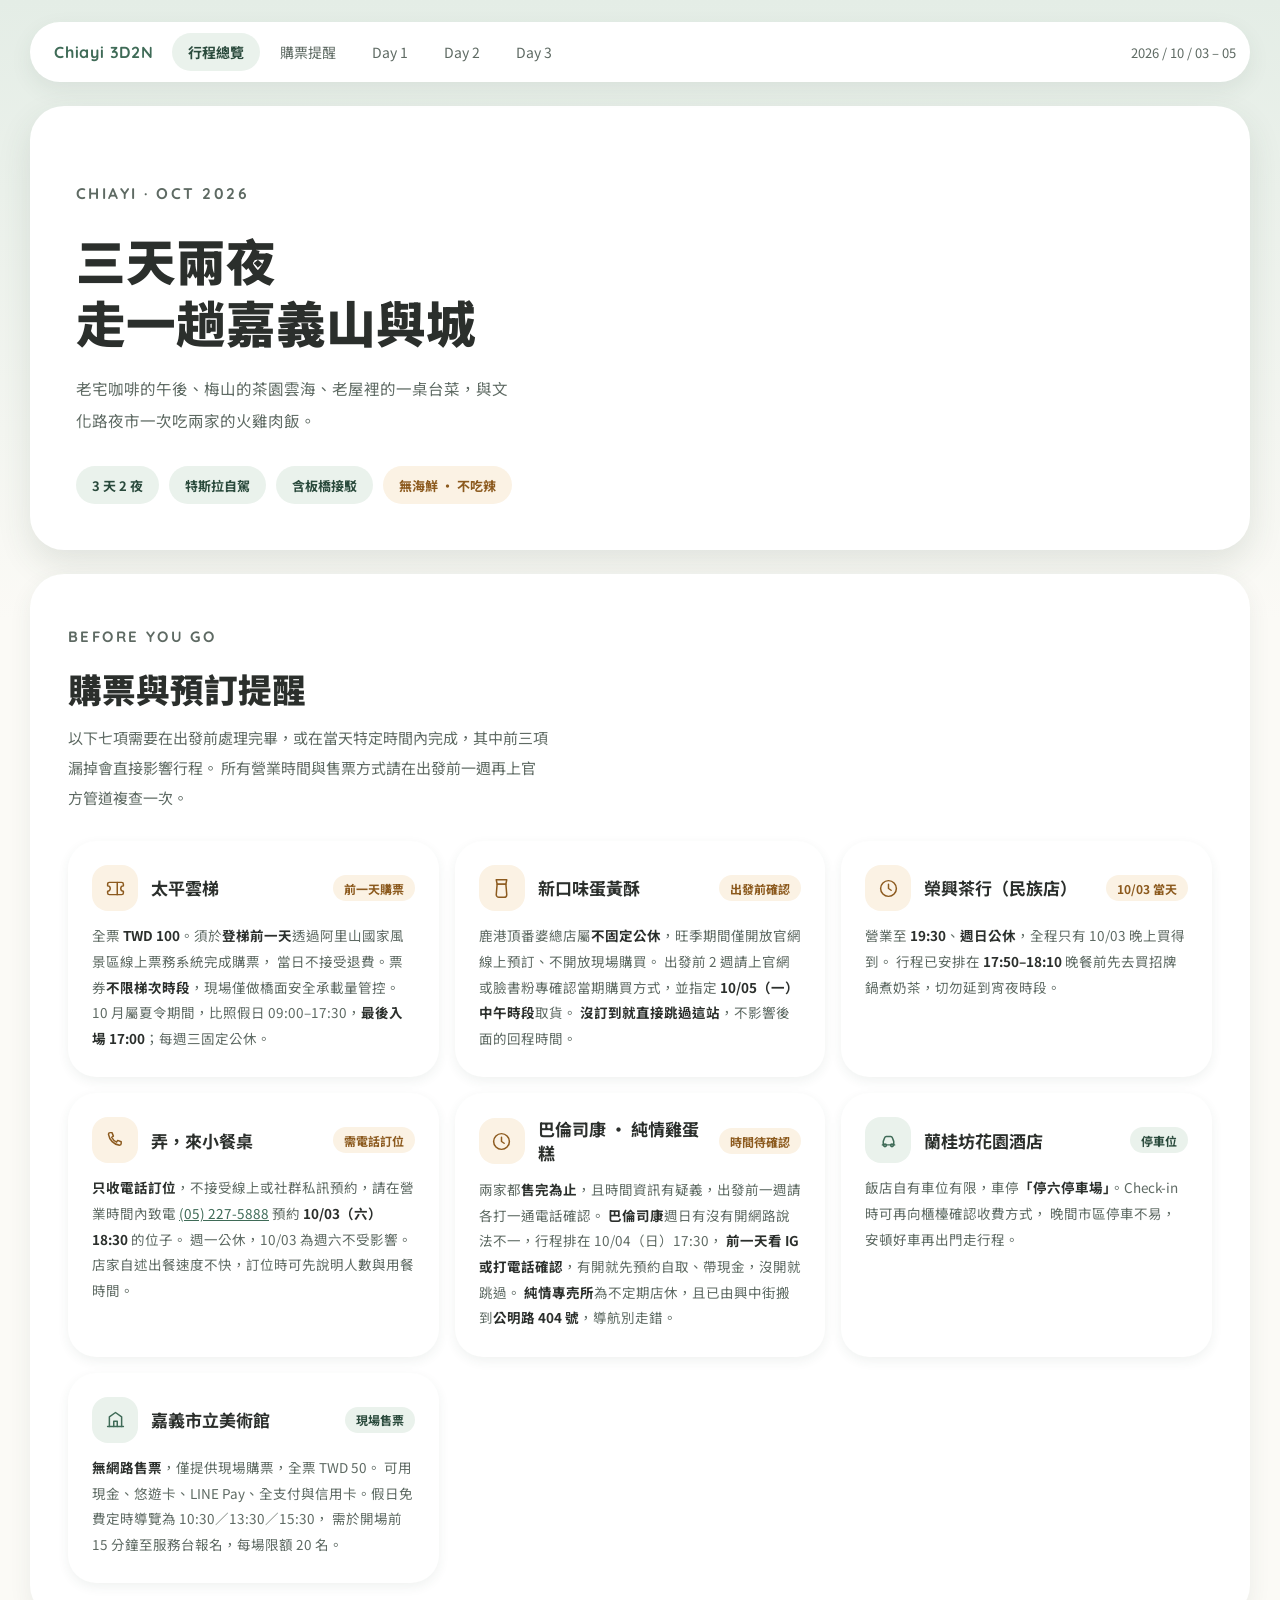
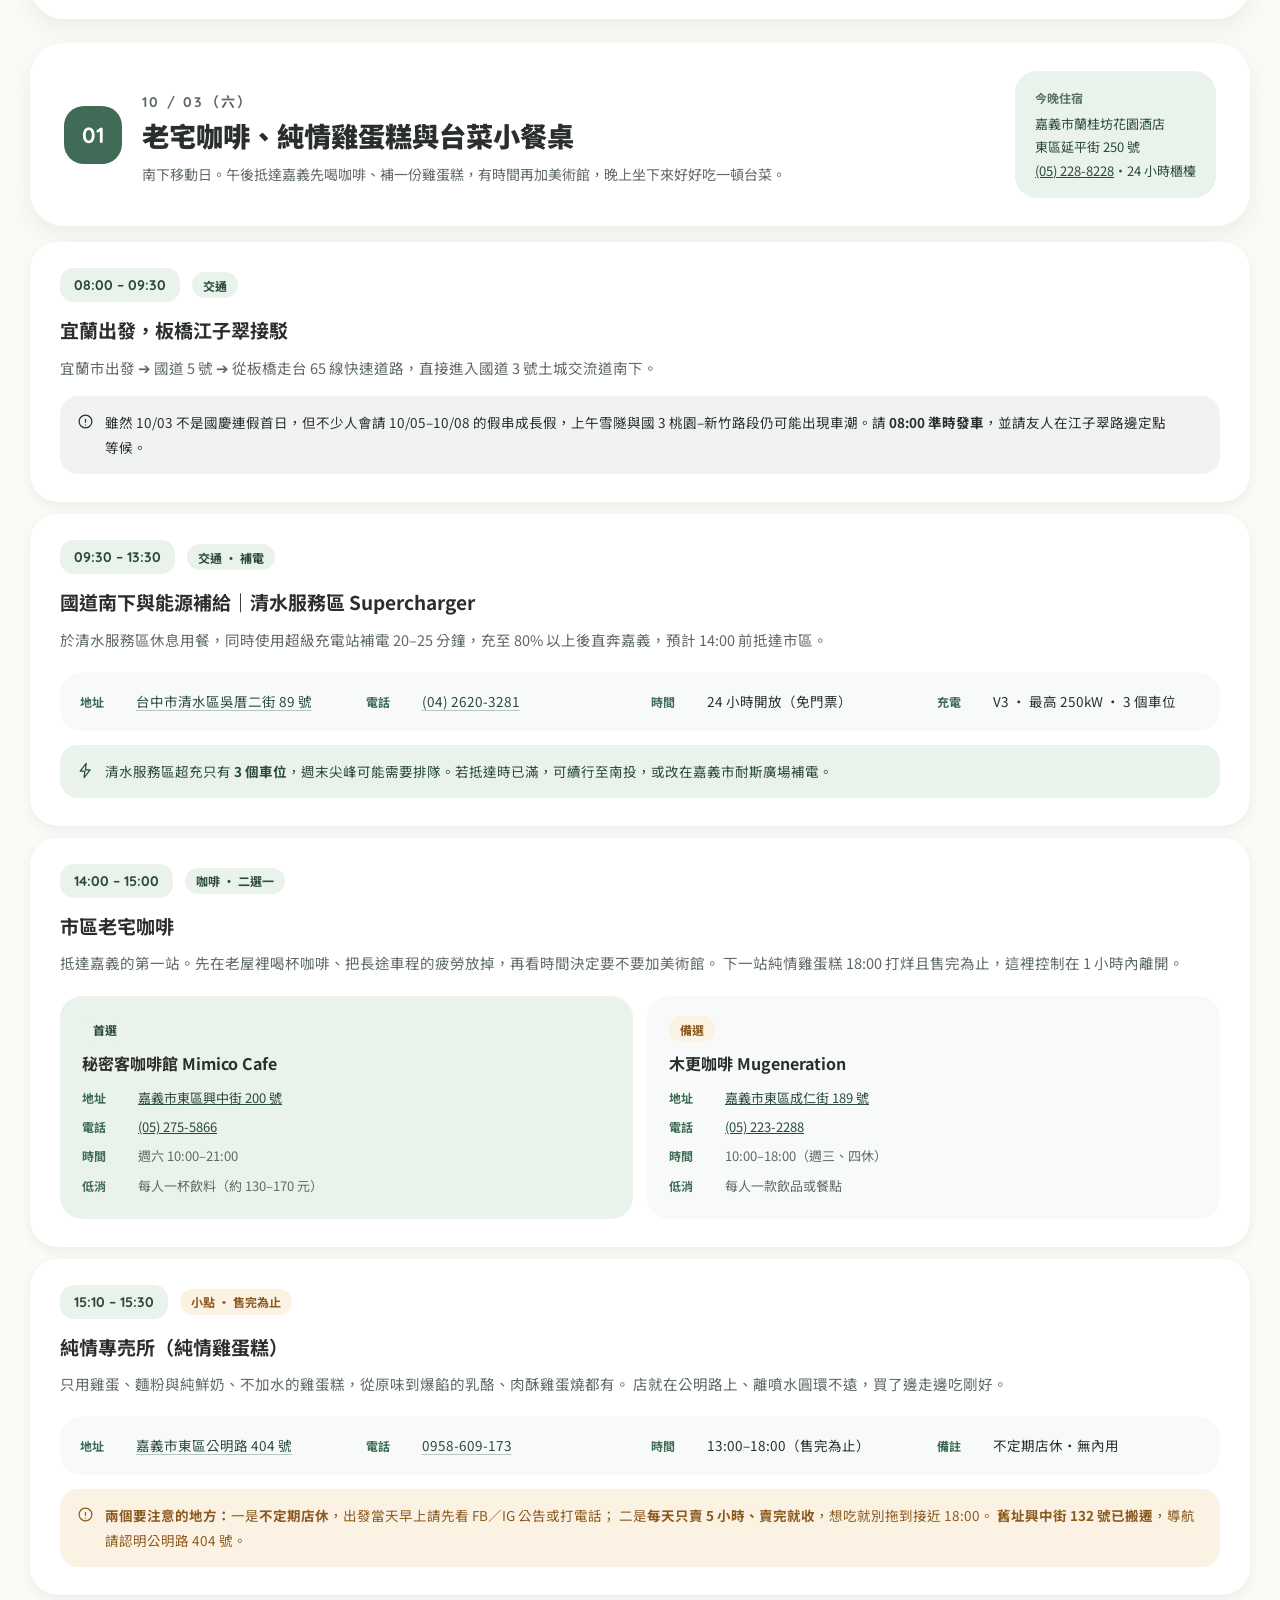
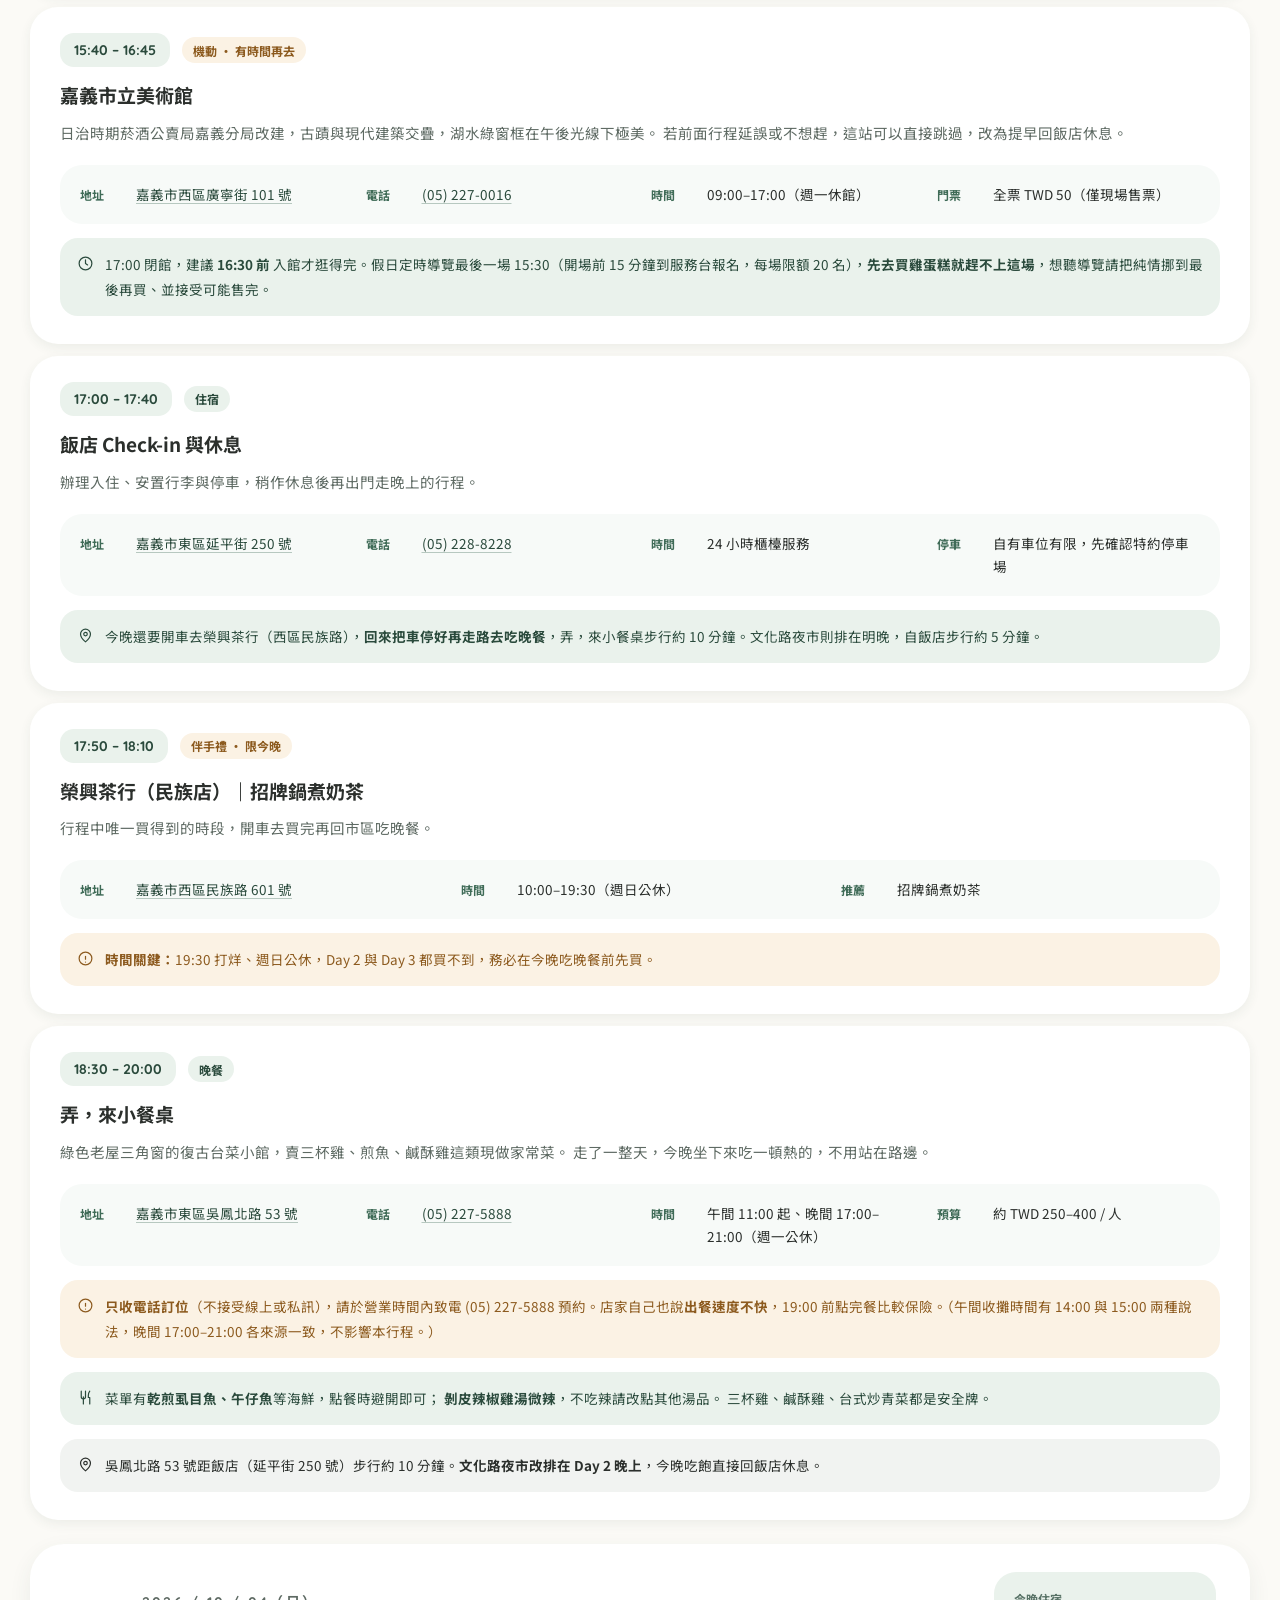
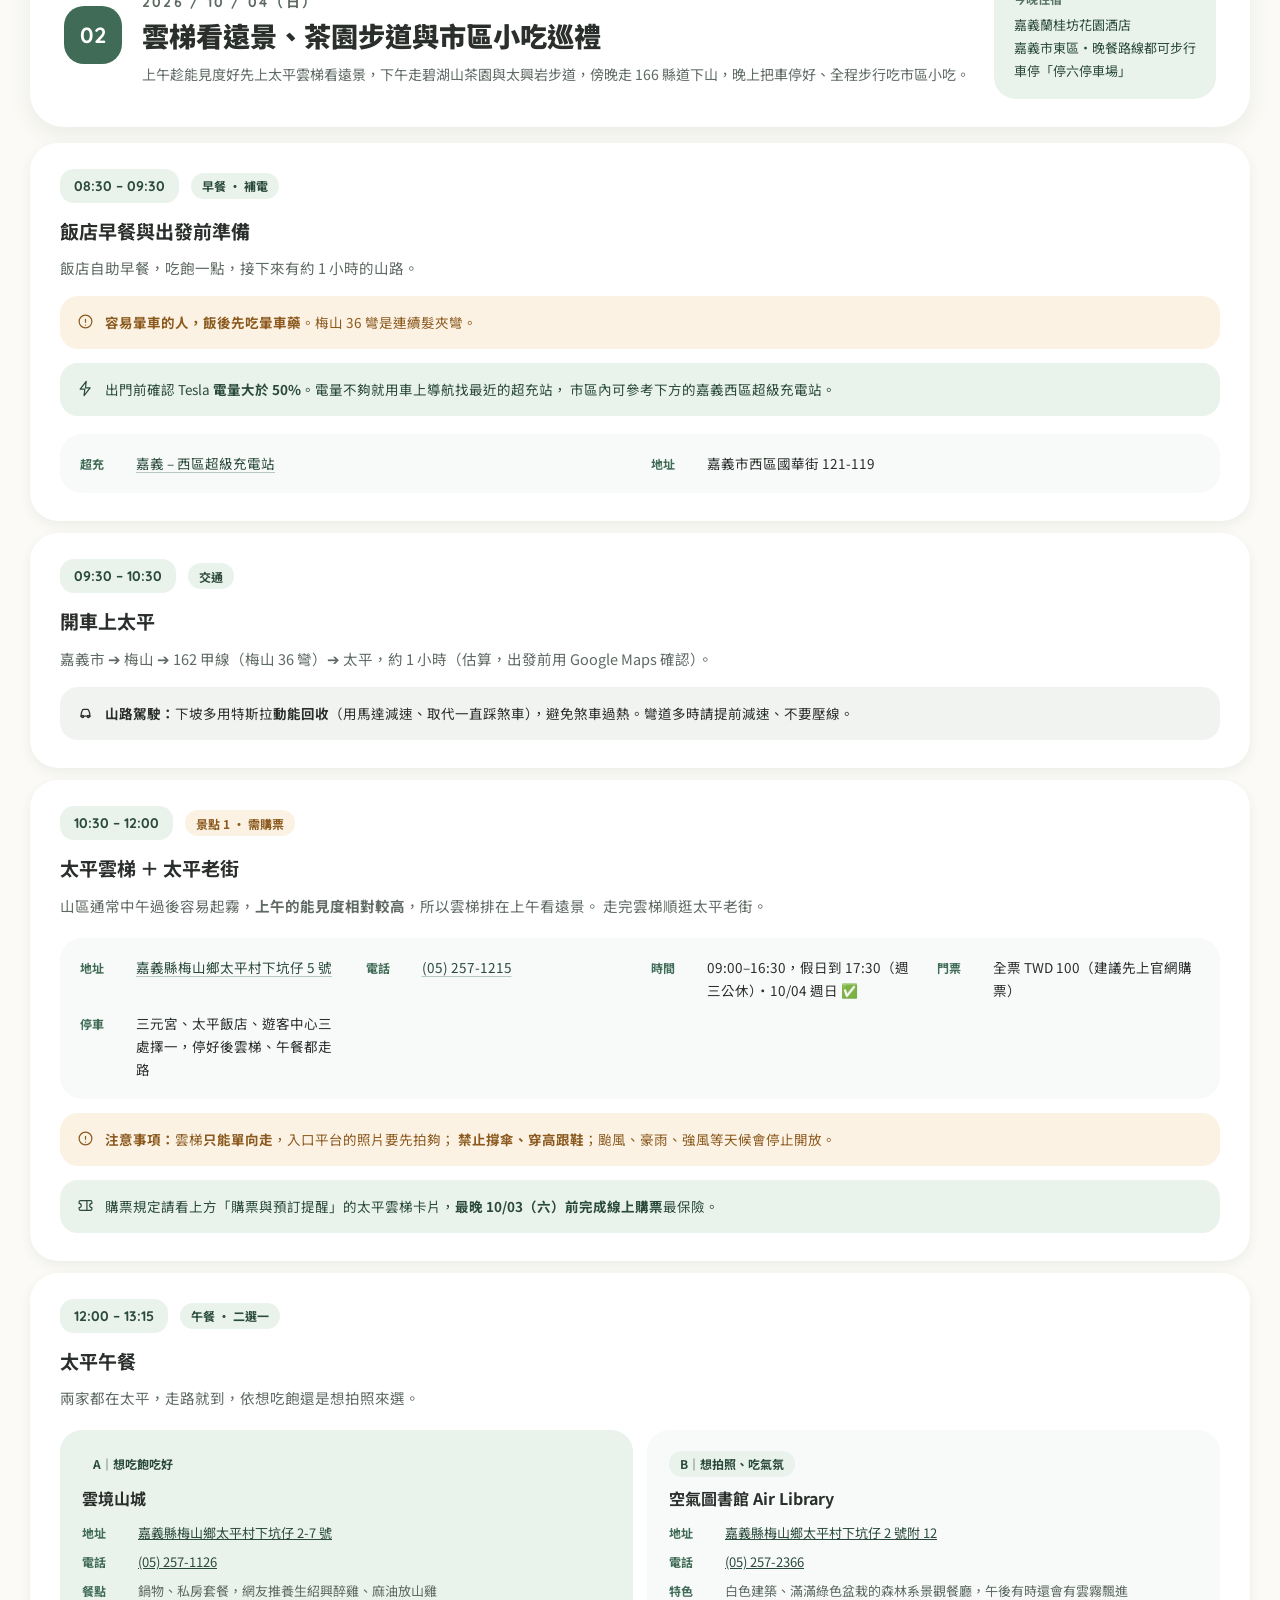
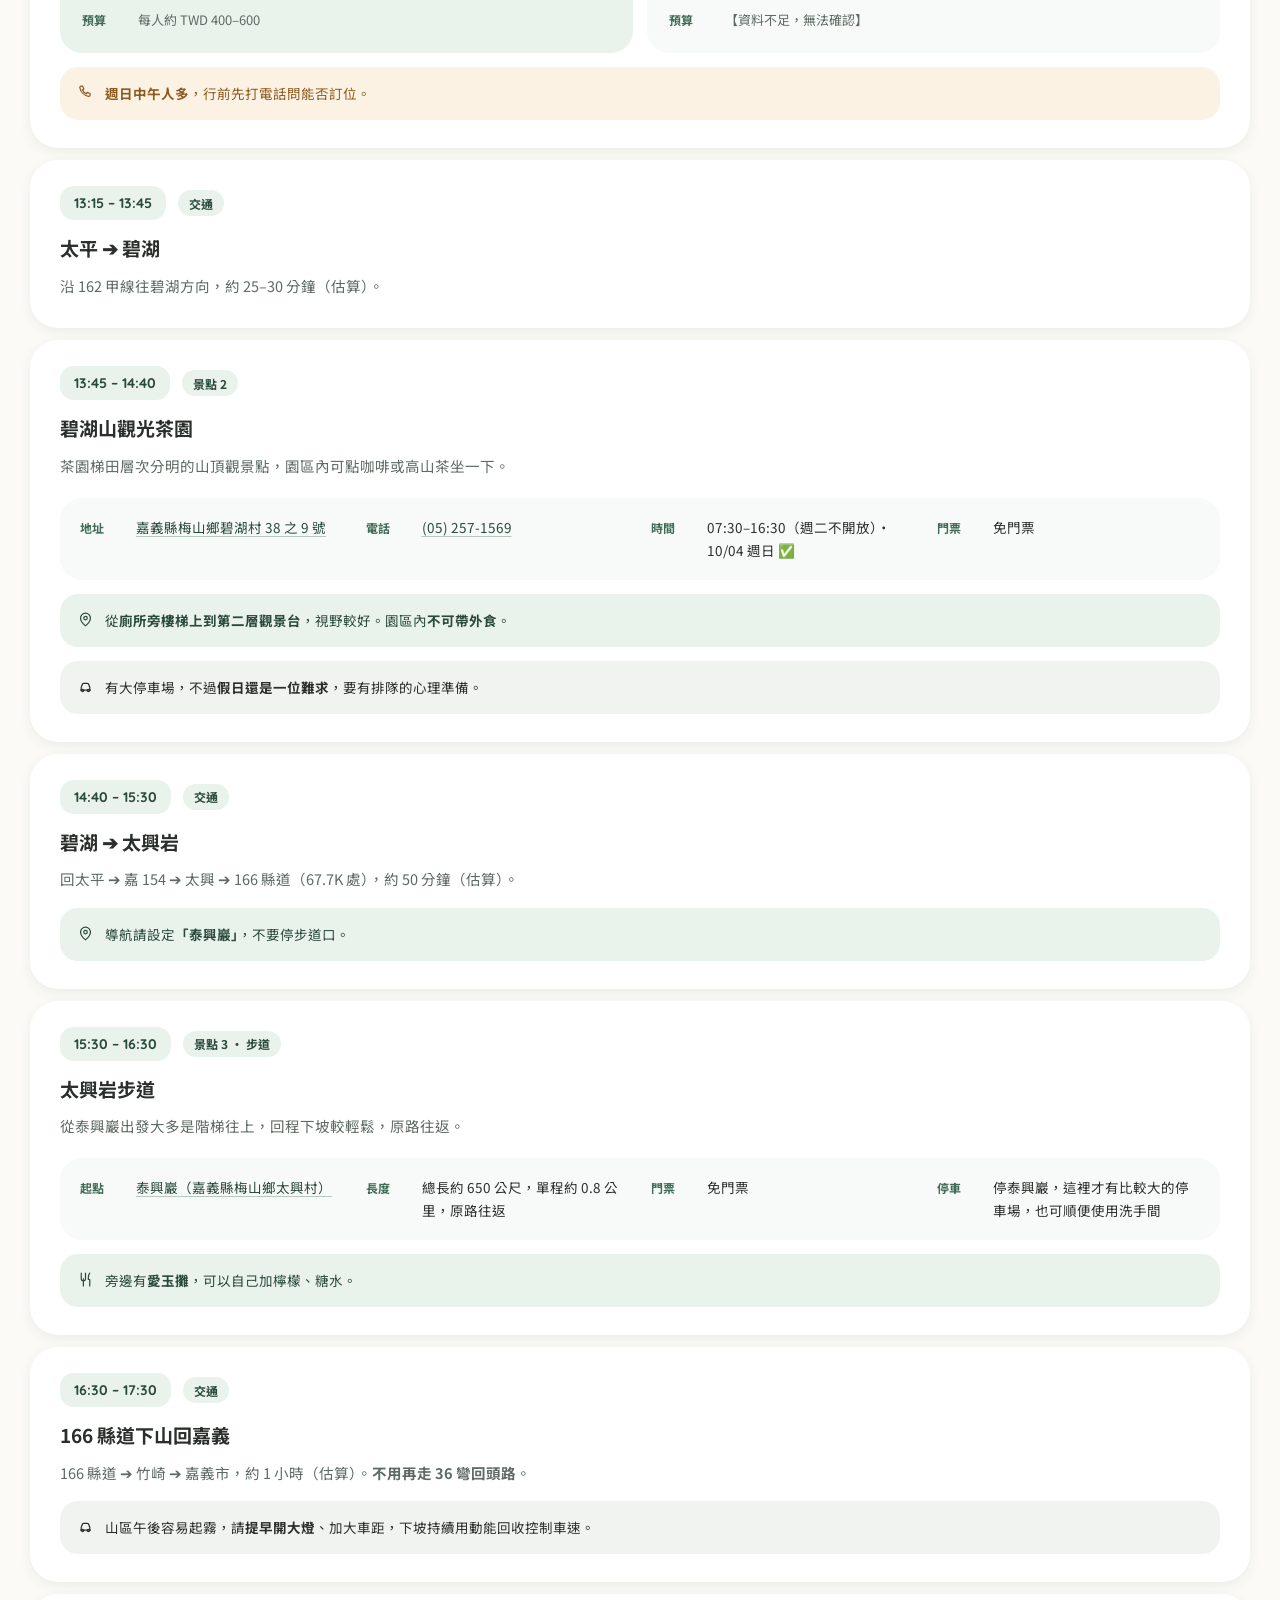
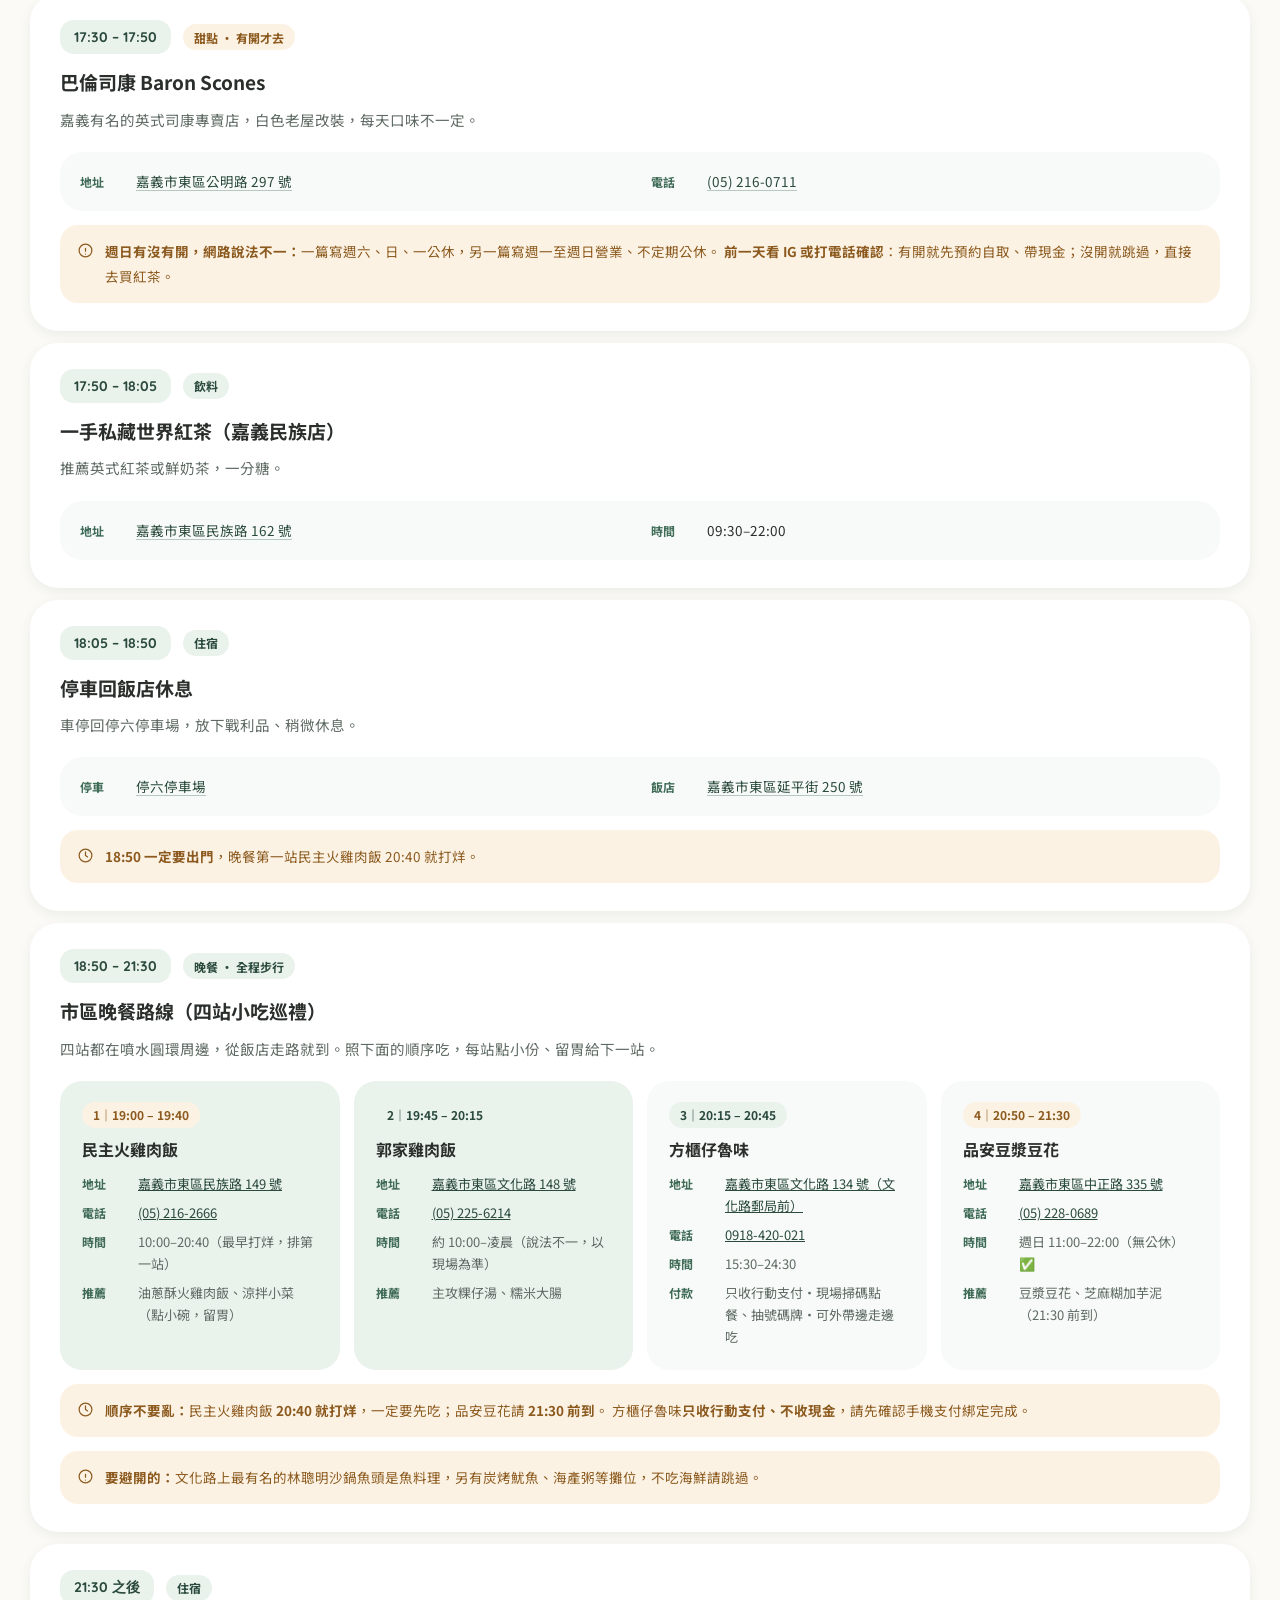
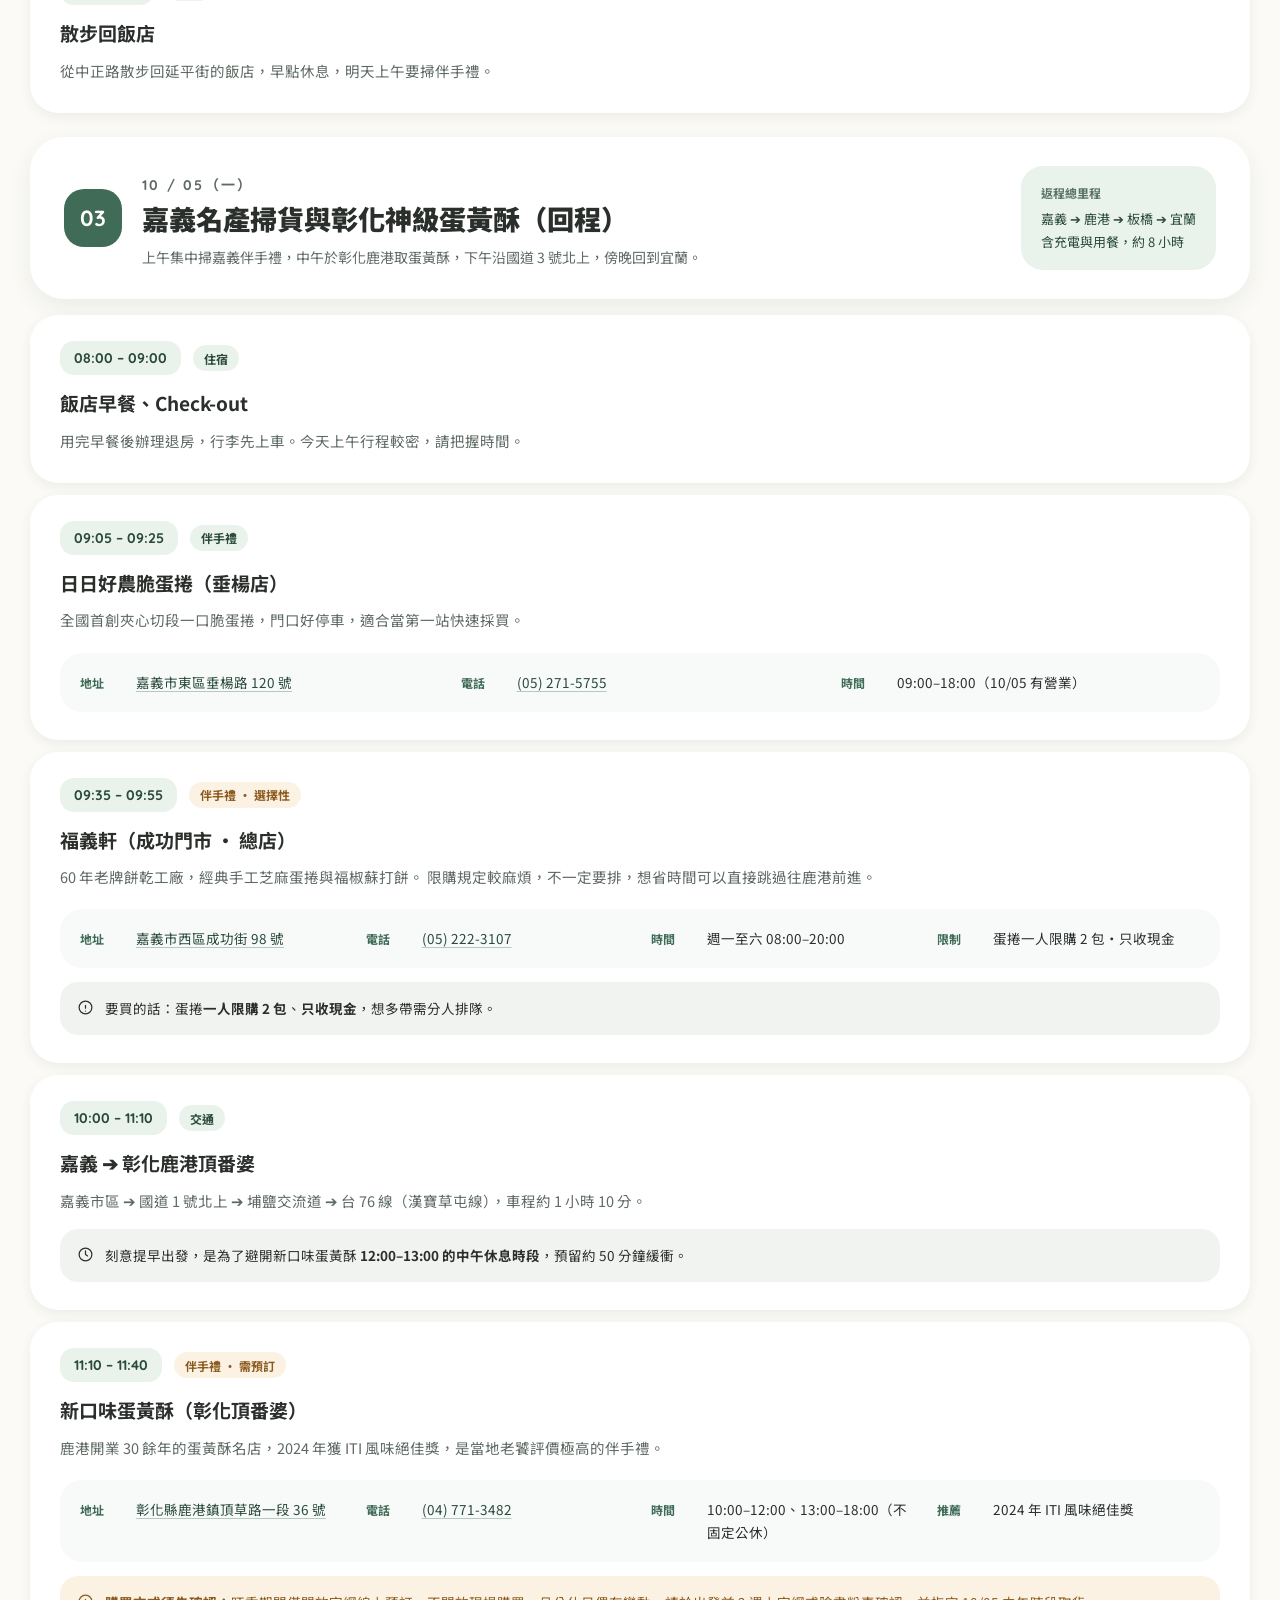
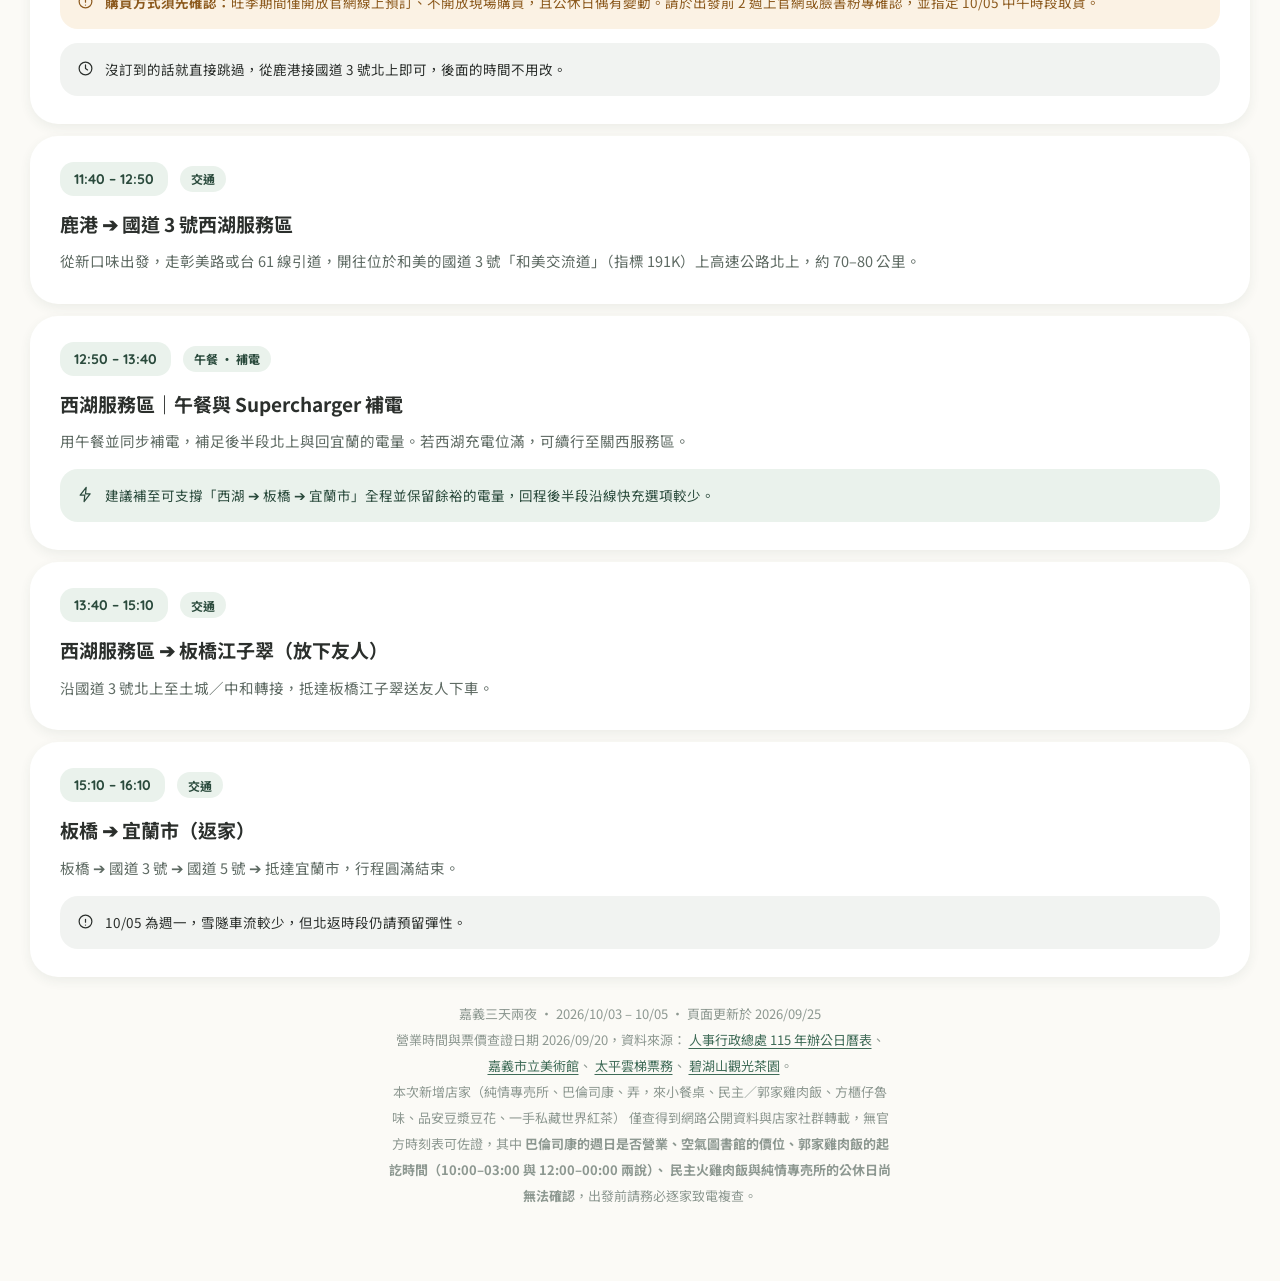
==== commit 5dc3393f: "補上一手私藏世界紅茶嘉義民族店地址與營業時間 Co-Authored-By: Claude Opus 5.5 <noreply@anthropic.com> Claude-Session: https" ====
--- a/chiayi-trip.html
+++ b/chiayi-trip.html
@@ -1228,8 +1228,8 @@
           <h3>一手私藏世界紅茶（嘉義民族店）</h3>
           <p class="stop__desc">推薦英式紅茶或鮮奶茶，一分糖。</p>
           <dl class="meta">
-            <div><dt>地址</dt><dd><a href="https://www.google.com/maps/search/?api=1&amp;query=%E4%B8%80%E6%89%8B%E7%A7%81%E8%97%8F%E4%B8%96%E7%95%8C%E7%B4%85%E8%8C%B6%20%E5%98%89%E7%BE%A9%E6%B0%91%E6%97%8F%E5%BA%97" target="_blank" rel="noopener">【資料不足，無法確認】請用 Google Maps 確認</a></dd></div>
-            <div><dt>時間</dt><dd>【資料不足，無法確認】</dd></div>
+            <div><dt>地址</dt><dd><a href="https://www.google.com/maps/search/?api=1&amp;query=%E4%B8%80%E6%89%8B%E7%A7%81%E8%97%8F%E4%B8%96%E7%95%8C%E7%B4%85%E8%8C%B6%20%E5%98%89%E7%BE%A9%E6%B0%91%E6%97%8F%E5%BA%97" target="_blank" rel="noopener">嘉義市東區民族路 162 號</a></dd></div>
+            <div><dt>時間</dt><dd>09:30–22:00</dd></div>
           </dl>
         </article>
 
@@ -1484,7 +1484,7 @@
       <a href="https://www.greenlake.com.tw/" target="_blank" rel="noopener">碧湖山觀光茶園</a>。<br>
       本次新增店家（純情專売所、巴倫司康、弄，來小餐桌、民主／郭家雞肉飯、方櫃仔魯味、品安豆漿豆花、一手私藏世界紅茶）
       僅查得到網路公開資料與店家社群轉載，無官方時刻表可佐證，其中
-      <strong>巴倫司康的週日是否營業、一手私藏世界紅茶民族店的地址與營業時間、空氣圖書館的價位、郭家雞肉飯的起訖時間（10:00–03:00 與 12:00–00:00 兩說）、
+      <strong>巴倫司康的週日是否營業、空氣圖書館的價位、郭家雞肉飯的起訖時間（10:00–03:00 與 12:00–00:00 兩說）、
       民主火雞肉飯與純情專売所的公休日尚無法確認</strong>，出發前請務必逐家致電複查。
     </footer>
 
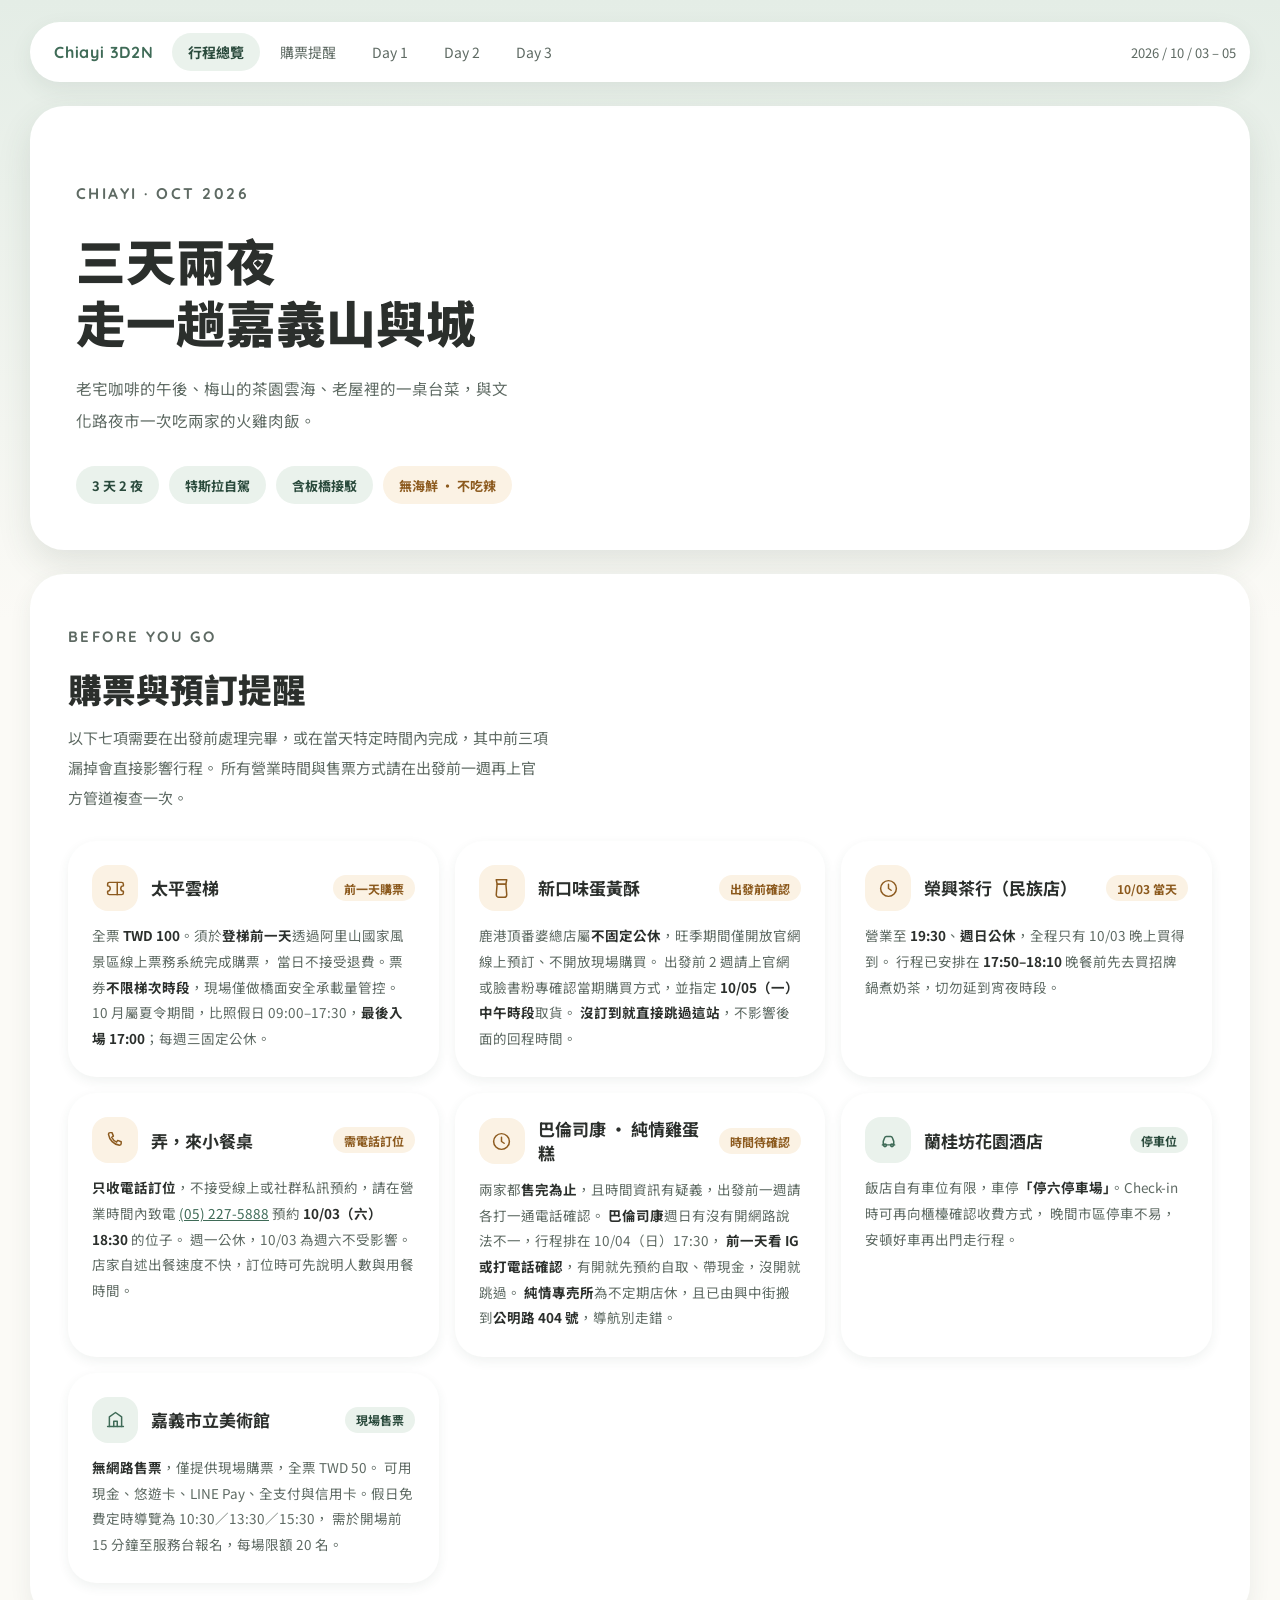
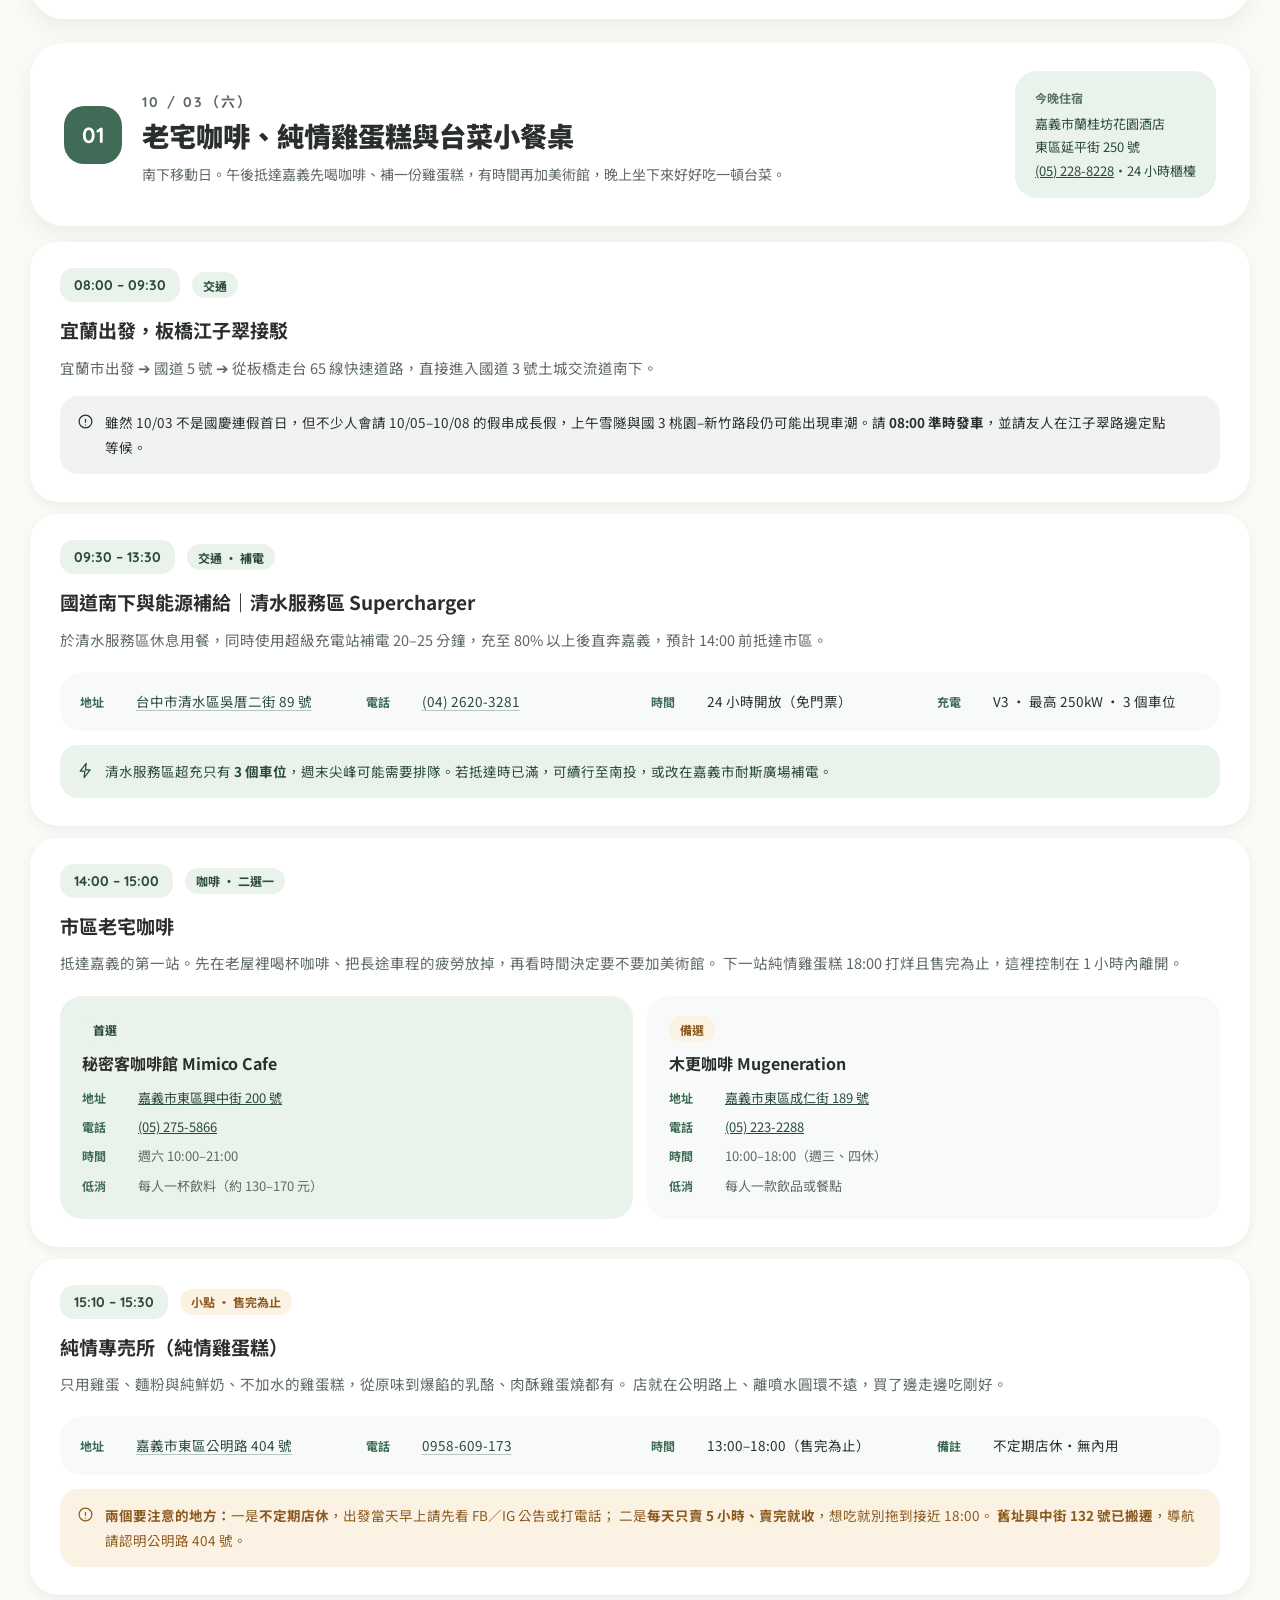
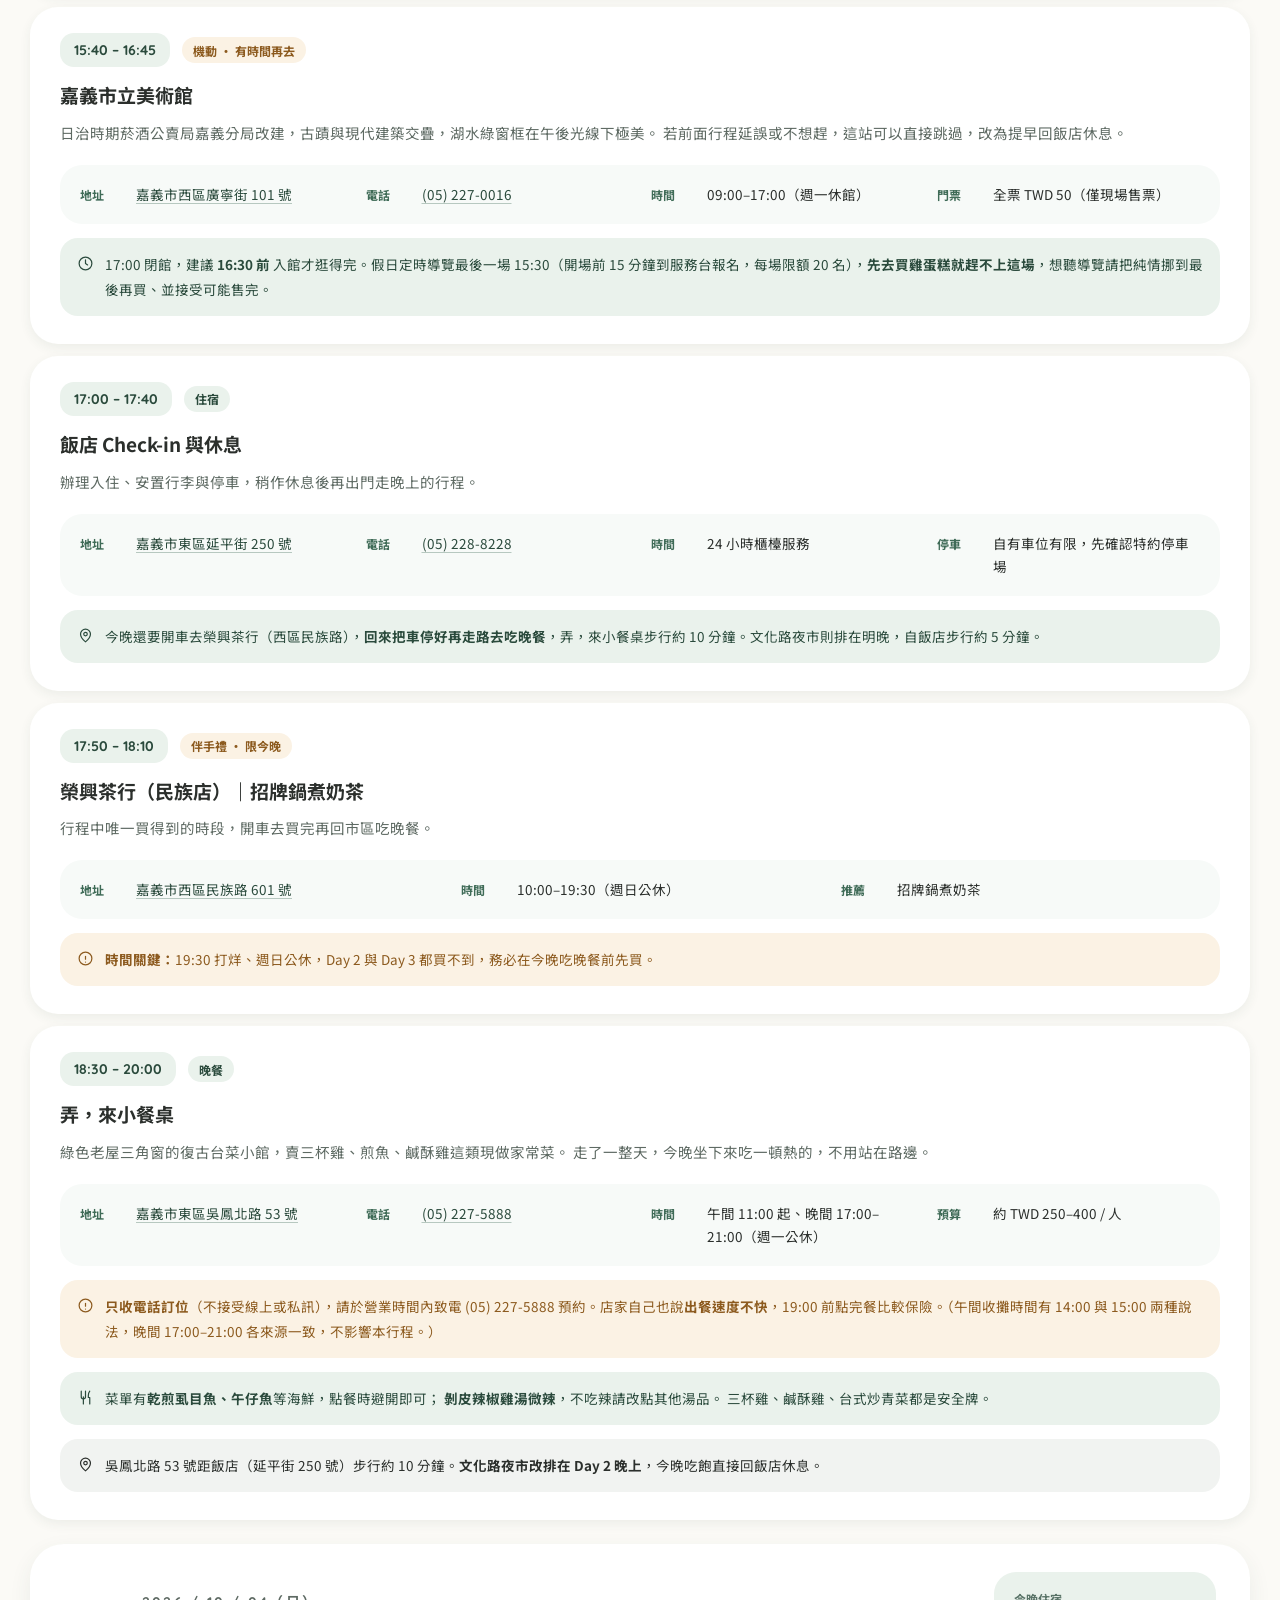
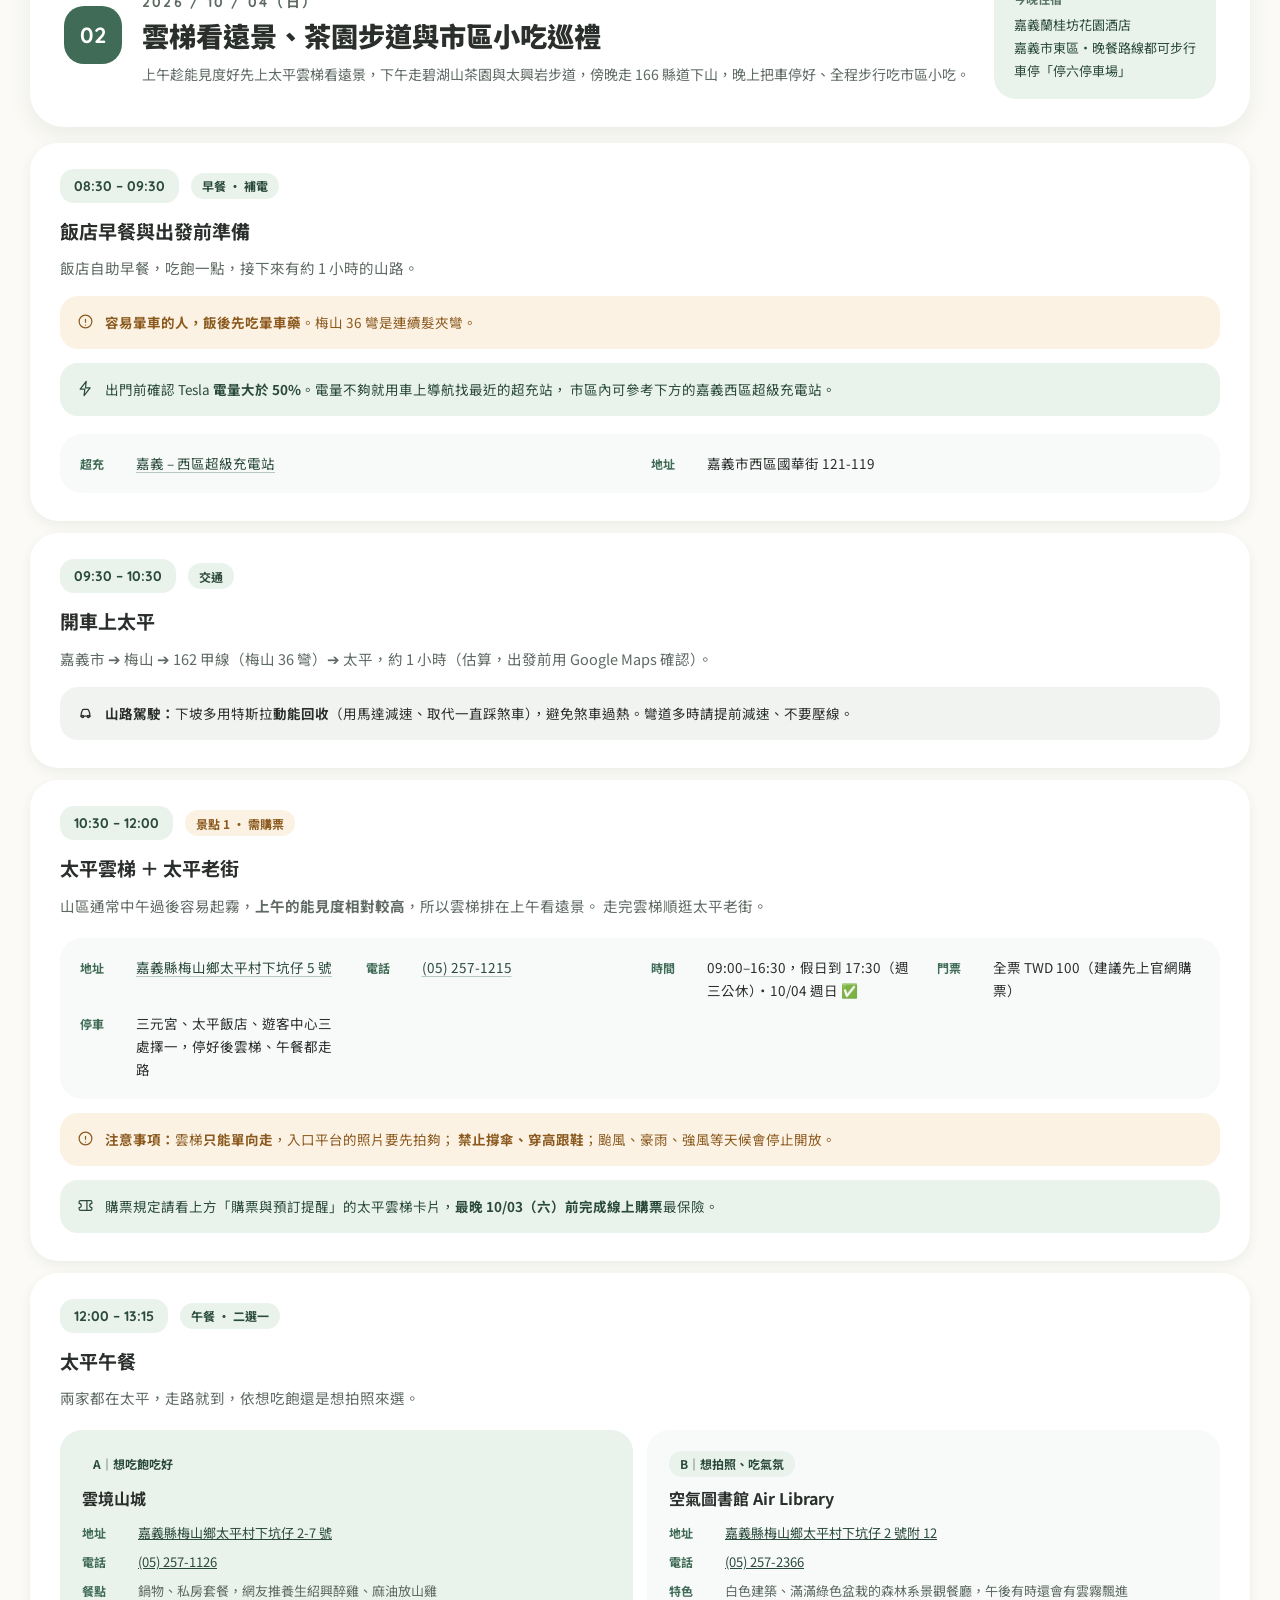
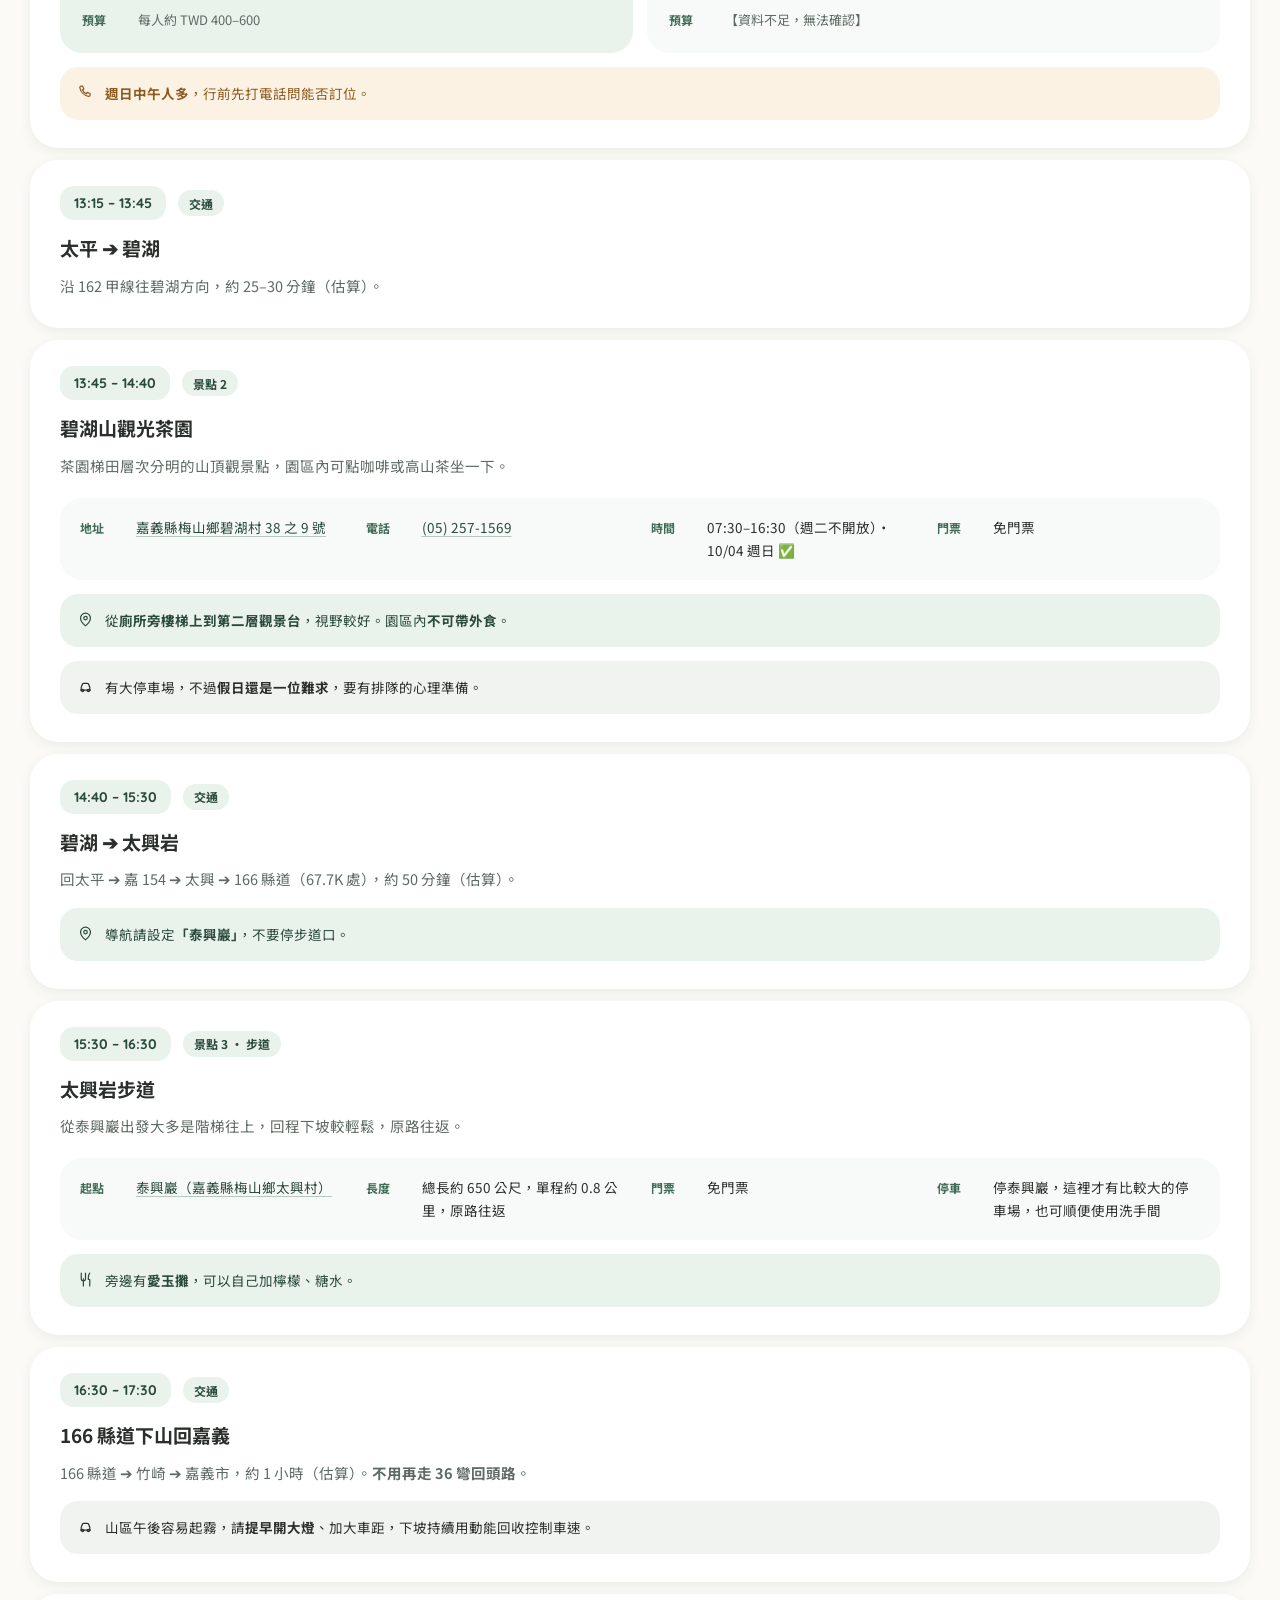
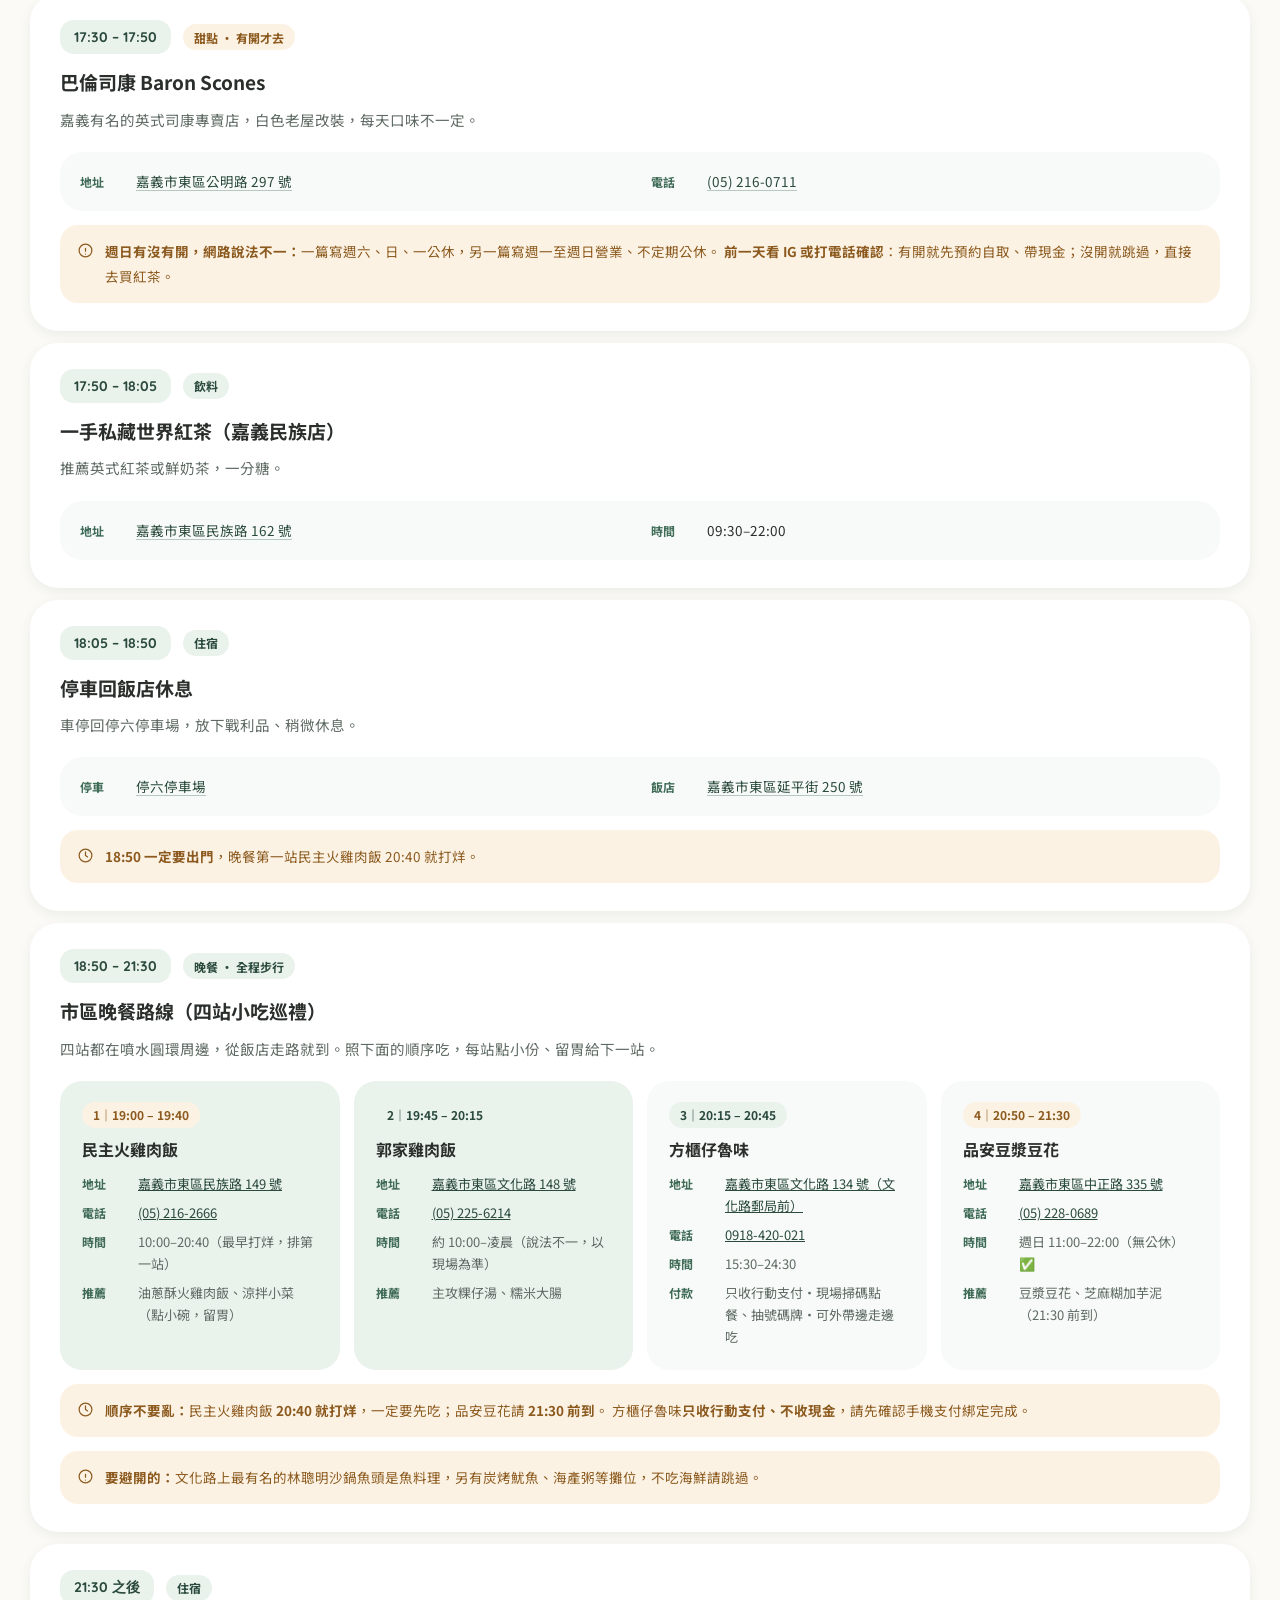
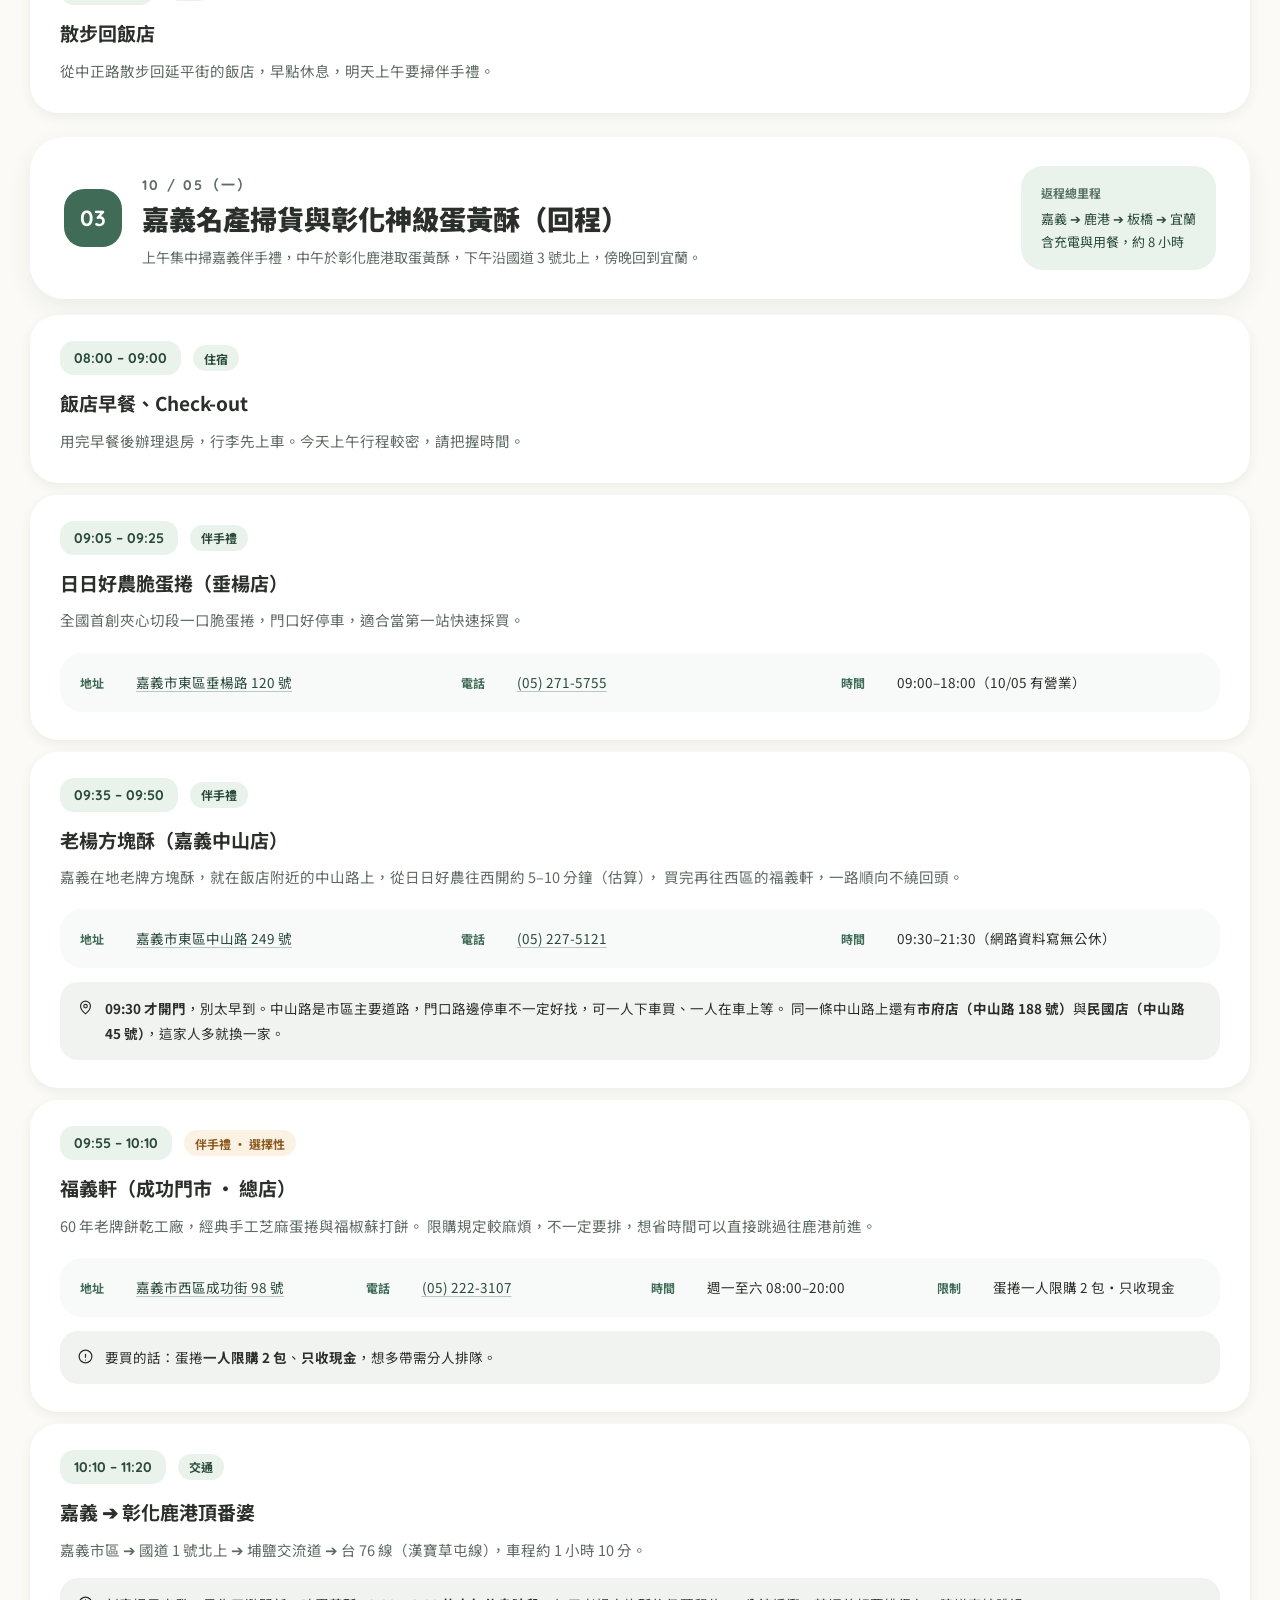
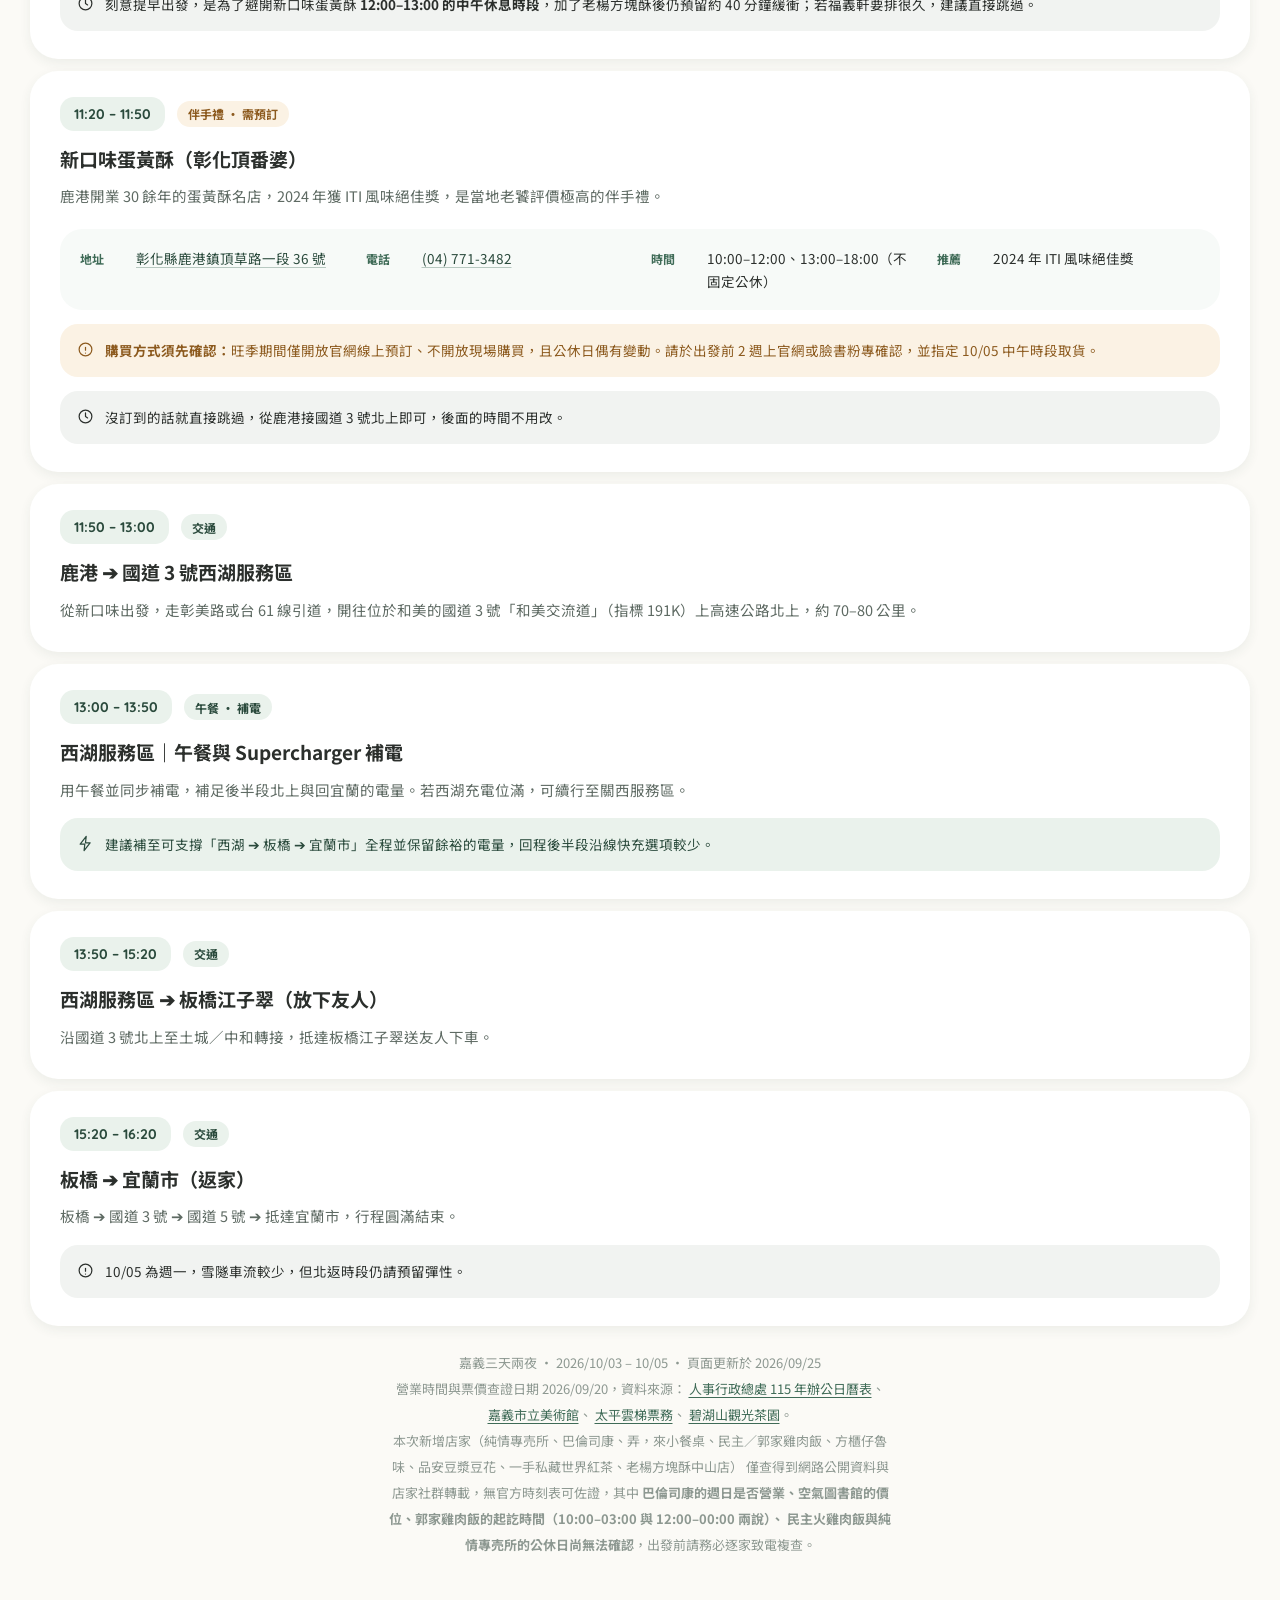
==== commit 2bf2d4e2: "Day 3 加入老楊方塊酥（嘉義中山店），後續時間順延 10 分鐘 Co-Authored-By: Claude Opus 5.5 <noreply@anthropic.com> Claude-Ses" ====
--- a/chiayi-trip.html
+++ b/chiayi-trip.html
@@ -1371,7 +1371,31 @@
 
         <article class="stop">
           <div class="stop__top">
-            <span class="stop__time">09:35 – 09:55</span>
+            <span class="stop__time">09:35 – 09:50</span>
+            <span class="tag">伴手禮</span>
+          </div>
+          <h3>老楊方塊酥（嘉義中山店）</h3>
+          <p class="stop__desc">
+            嘉義在地老牌方塊酥，就在飯店附近的中山路上，從日日好農往西開約 5–10 分鐘（估算），
+            買完再往西區的福義軒，一路順向不繞回頭。
+          </p>
+          <dl class="meta">
+            <div><dt>地址</dt><dd><a href="https://www.google.com/maps/search/?api=1&amp;query=%E8%80%81%E6%A5%8A%E6%96%B9%E5%A1%8A%E9%85%A5%20%E5%98%89%E7%BE%A9%E4%B8%AD%E5%B1%B1%E5%BA%97" target="_blank" rel="noopener">嘉義市東區中山路 249 號</a></dd></div>
+            <div><dt>電話</dt><dd><a href="tel:+88652275121">(05) 227-5121</a></dd></div>
+            <div><dt>時間</dt><dd>09:30–21:30（網路資料寫無公休）</dd></div>
+          </dl>
+          <p class="note note--plain">
+            <svg width="17" height="17" viewBox="0 0 24 24" fill="none" stroke="currentColor" stroke-width="1.7" stroke-linecap="round" stroke-linejoin="round" aria-hidden="true"><path d="M12 21s7-5.5 7-11a7 7 0 1 0-14 0c0 5.5 7 11 7 11Z"></path><circle cx="12" cy="10" r="2.5"></circle></svg>
+            <span>
+              <strong>09:30 才開門</strong>，別太早到。中山路是市區主要道路，門口路邊停車不一定好找，可一人下車買、一人在車上等。
+              同一條中山路上還有<strong>市府店（中山路 188 號）</strong>與<strong>民國店（中山路 45 號）</strong>，這家人多就換一家。
+            </span>
+          </p>
+        </article>
+
+        <article class="stop">
+          <div class="stop__top">
+            <span class="stop__time">09:55 – 10:10</span>
             <span class="tag tag--warn">伴手禮 · 選擇性</span>
           </div>
           <h3>福義軒（成功門市 · 總店）</h3>
@@ -1393,20 +1417,20 @@
 
         <article class="stop">
           <div class="stop__top">
-            <span class="stop__time">10:00 – 11:10</span>
+            <span class="stop__time">10:10 – 11:20</span>
             <span class="tag">交通</span>
           </div>
           <h3>嘉義 ➔ 彰化鹿港頂番婆</h3>
           <p class="stop__desc">嘉義市區 ➔ 國道 1 號北上 ➔ 埔鹽交流道 ➔ 台 76 線（漢寶草屯線），車程約 1 小時 10 分。</p>
           <p class="note note--plain">
             <svg width="17" height="17" viewBox="0 0 24 24" fill="none" stroke="currentColor" stroke-width="1.7" stroke-linecap="round" stroke-linejoin="round" aria-hidden="true"><circle cx="12" cy="12" r="9"></circle><path d="M12 7v5l3 2"></path></svg>
-            <span>刻意提早出發，是為了避開新口味蛋黃酥 <strong>12:00–13:00 的中午休息時段</strong>，預留約 50 分鐘緩衝。</span>
-          </p>
-        </article>
-
-        <article class="stop">
-          <div class="stop__top">
-            <span class="stop__time">11:10 – 11:40</span>
+            <span>刻意提早出發，是為了避開新口味蛋黃酥 <strong>12:00–13:00 的中午休息時段</strong>，加了老楊方塊酥後仍預留約 40 分鐘緩衝；若福義軒要排很久，建議直接跳過。</span>
+          </p>
+        </article>
+
+        <article class="stop">
+          <div class="stop__top">
+            <span class="stop__time">11:20 – 11:50</span>
             <span class="tag tag--warn">伴手禮 · 需預訂</span>
           </div>
           <h3>新口味蛋黃酥（彰化頂番婆）</h3>
@@ -1429,7 +1453,7 @@
 
         <article class="stop">
           <div class="stop__top">
-            <span class="stop__time">11:40 – 12:50</span>
+            <span class="stop__time">11:50 – 13:00</span>
             <span class="tag">交通</span>
           </div>
           <h3>鹿港 ➔ 國道 3 號西湖服務區</h3>
@@ -1438,7 +1462,7 @@
 
         <article class="stop">
           <div class="stop__top">
-            <span class="stop__time">12:50 – 13:40</span>
+            <span class="stop__time">13:00 – 13:50</span>
             <span class="tag">午餐 · 補電</span>
           </div>
           <h3>西湖服務區｜午餐與 Supercharger 補電</h3>
@@ -1451,7 +1475,7 @@
 
         <article class="stop">
           <div class="stop__top">
-            <span class="stop__time">13:40 – 15:10</span>
+            <span class="stop__time">13:50 – 15:20</span>
             <span class="tag">交通</span>
           </div>
           <h3>西湖服務區 ➔ 板橋江子翠（放下友人）</h3>
@@ -1460,7 +1484,7 @@
 
         <article class="stop">
           <div class="stop__top">
-            <span class="stop__time">15:10 – 16:10</span>
+            <span class="stop__time">15:20 – 16:20</span>
             <span class="tag">交通</span>
           </div>
           <h3>板橋 ➔ 宜蘭市（返家）</h3>
@@ -1482,7 +1506,7 @@
       <a href="https://chiayiartmuseum.chiayi.gov.tw/Visit/Info.html" target="_blank" rel="noopener">嘉義市立美術館</a>、
       <a href="https://alishan.welcometw.com/taipingbridge" target="_blank" rel="noopener">太平雲梯票務</a>、
       <a href="https://www.greenlake.com.tw/" target="_blank" rel="noopener">碧湖山觀光茶園</a>。<br>
-      本次新增店家（純情專売所、巴倫司康、弄，來小餐桌、民主／郭家雞肉飯、方櫃仔魯味、品安豆漿豆花、一手私藏世界紅茶）
+      本次新增店家（純情專売所、巴倫司康、弄，來小餐桌、民主／郭家雞肉飯、方櫃仔魯味、品安豆漿豆花、一手私藏世界紅茶、老楊方塊酥中山店）
       僅查得到網路公開資料與店家社群轉載，無官方時刻表可佐證，其中
       <strong>巴倫司康的週日是否營業、空氣圖書館的價位、郭家雞肉飯的起訖時間（10:00–03:00 與 12:00–00:00 兩說）、
       民主火雞肉飯與純情專売所的公休日尚無法確認</strong>，出發前請務必逐家致電複查。
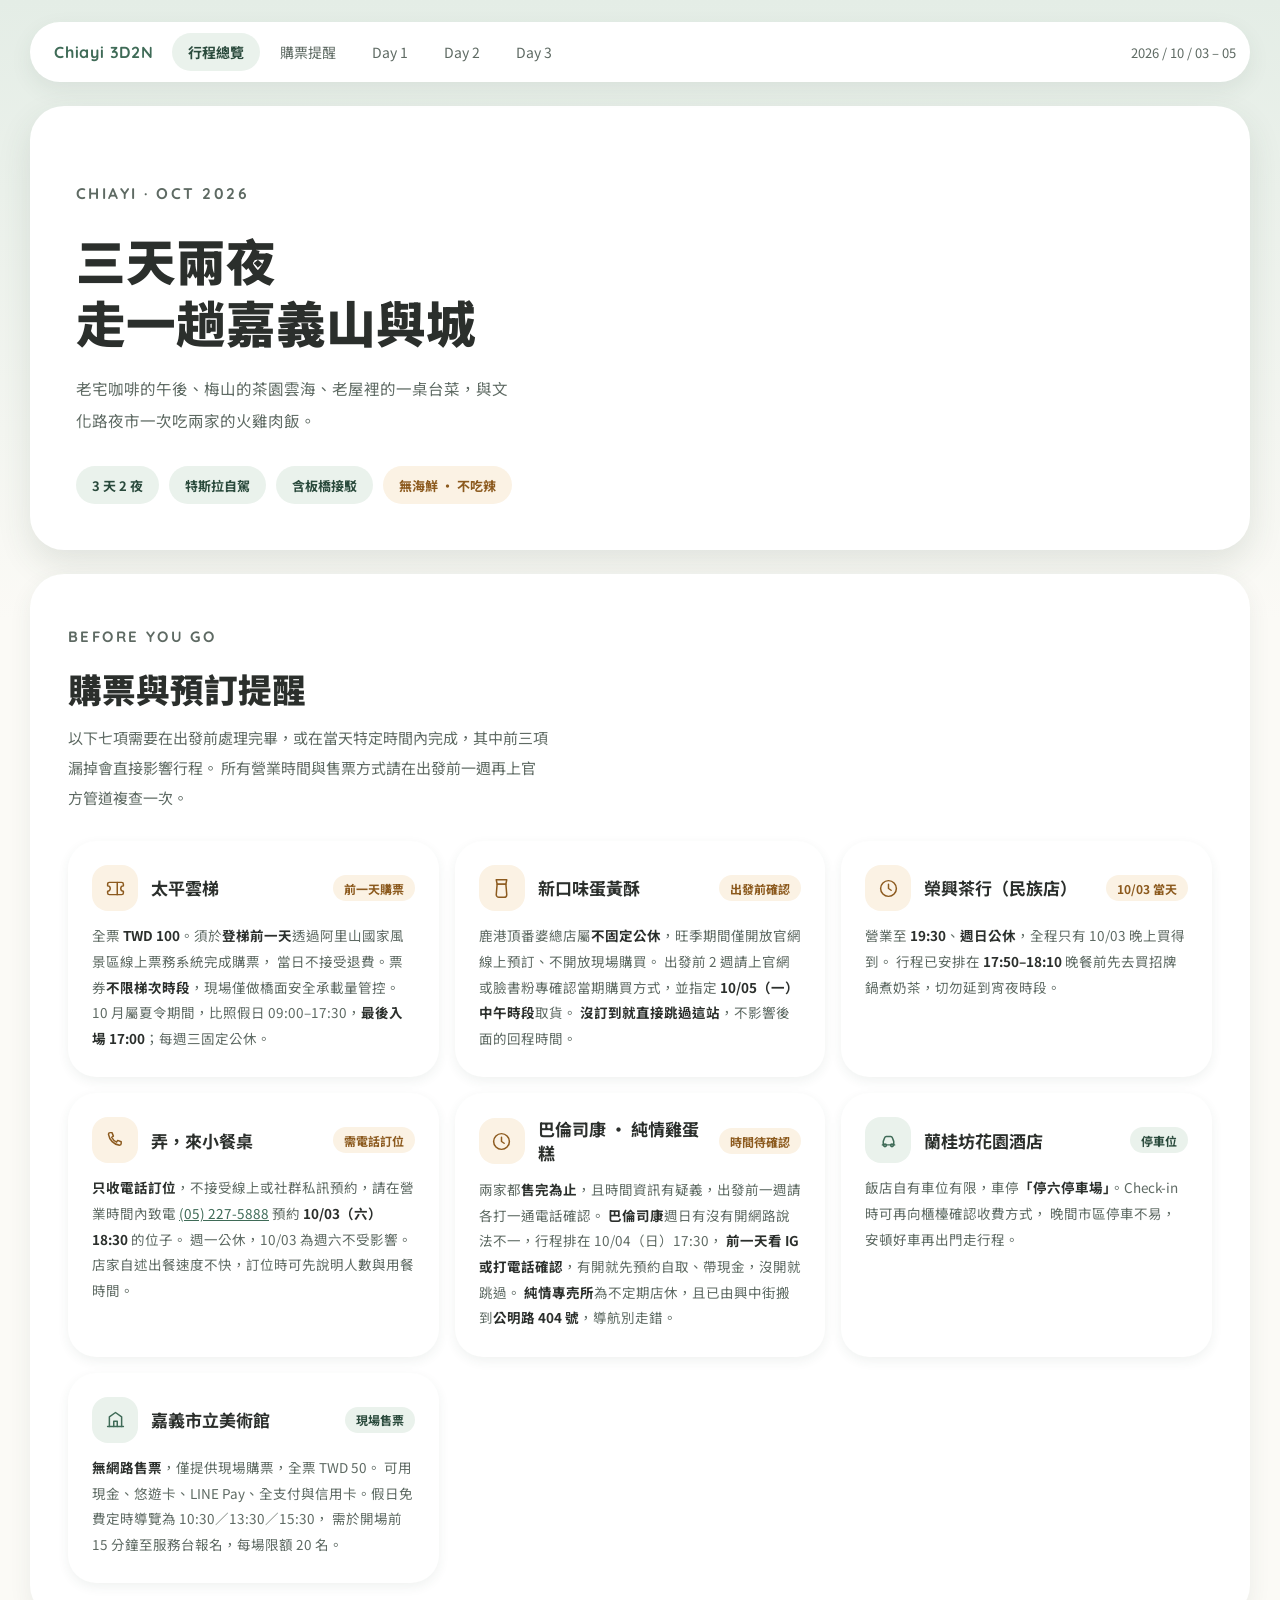
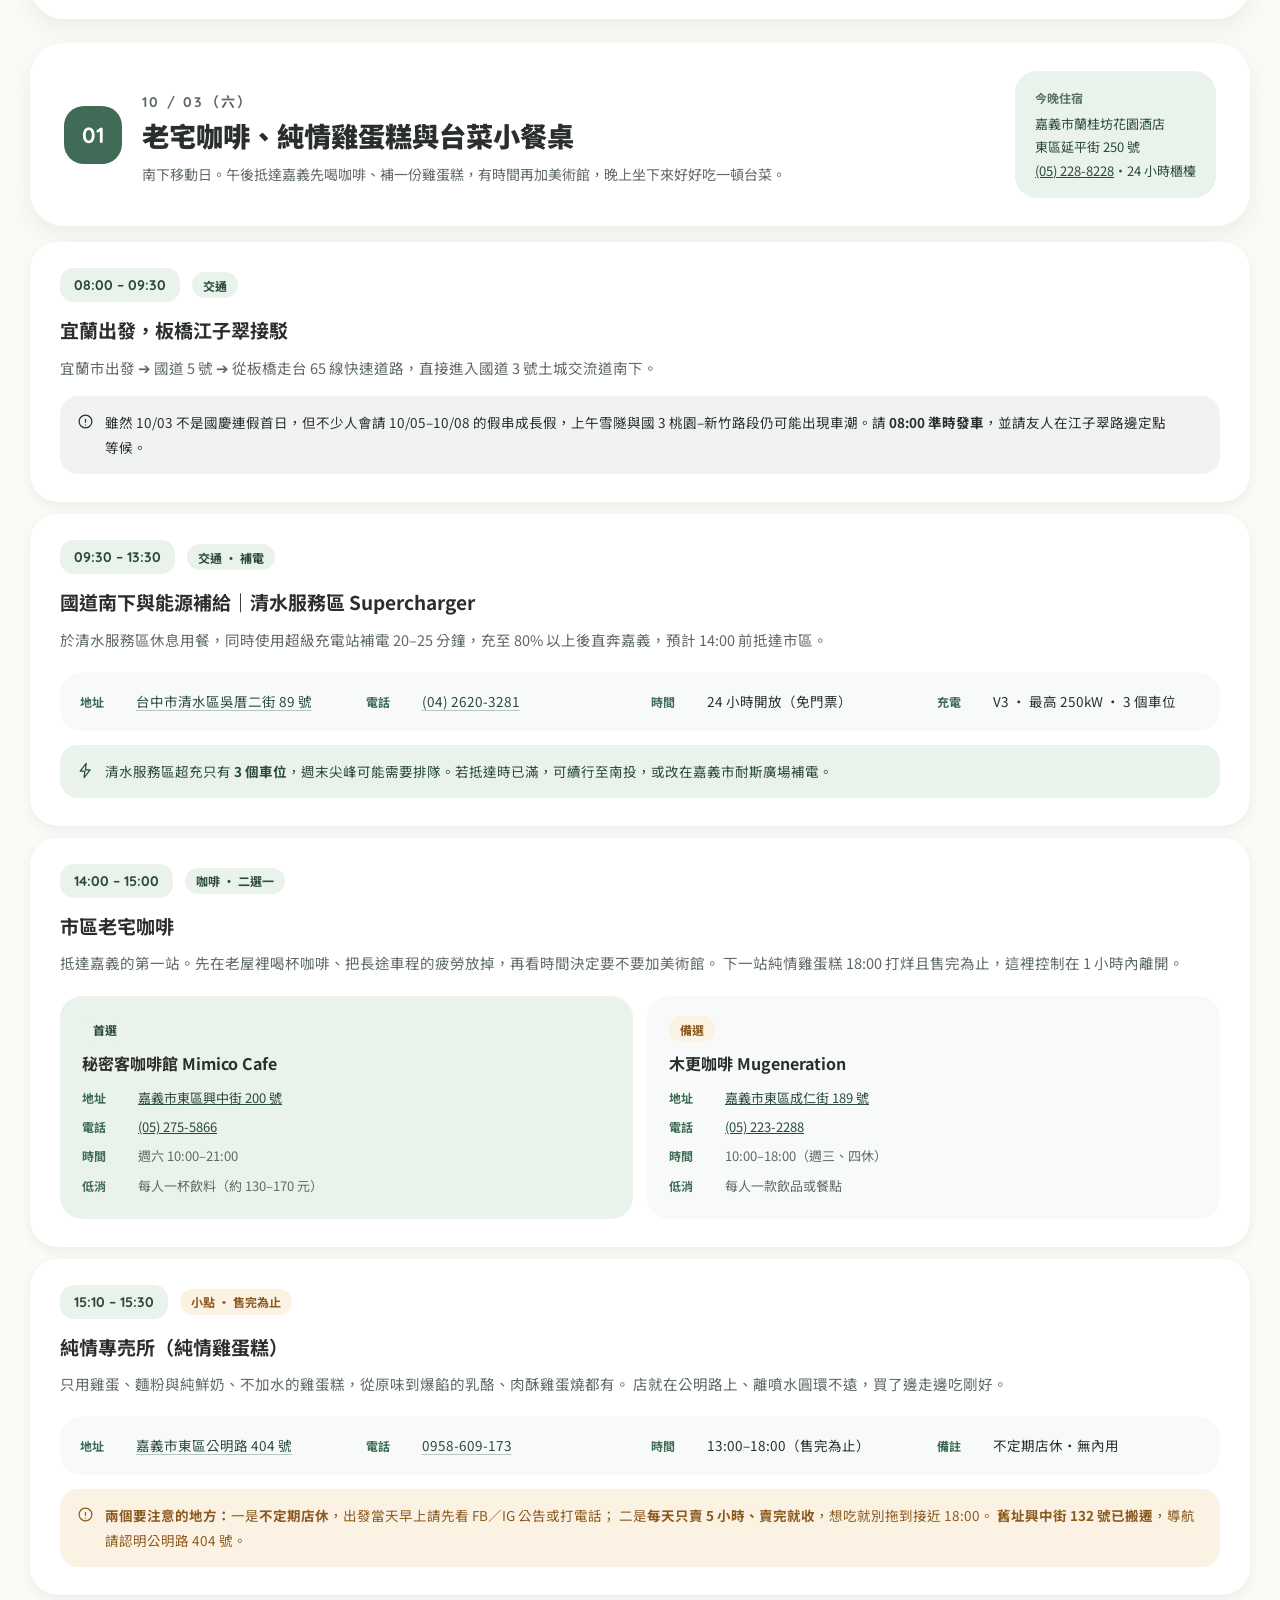
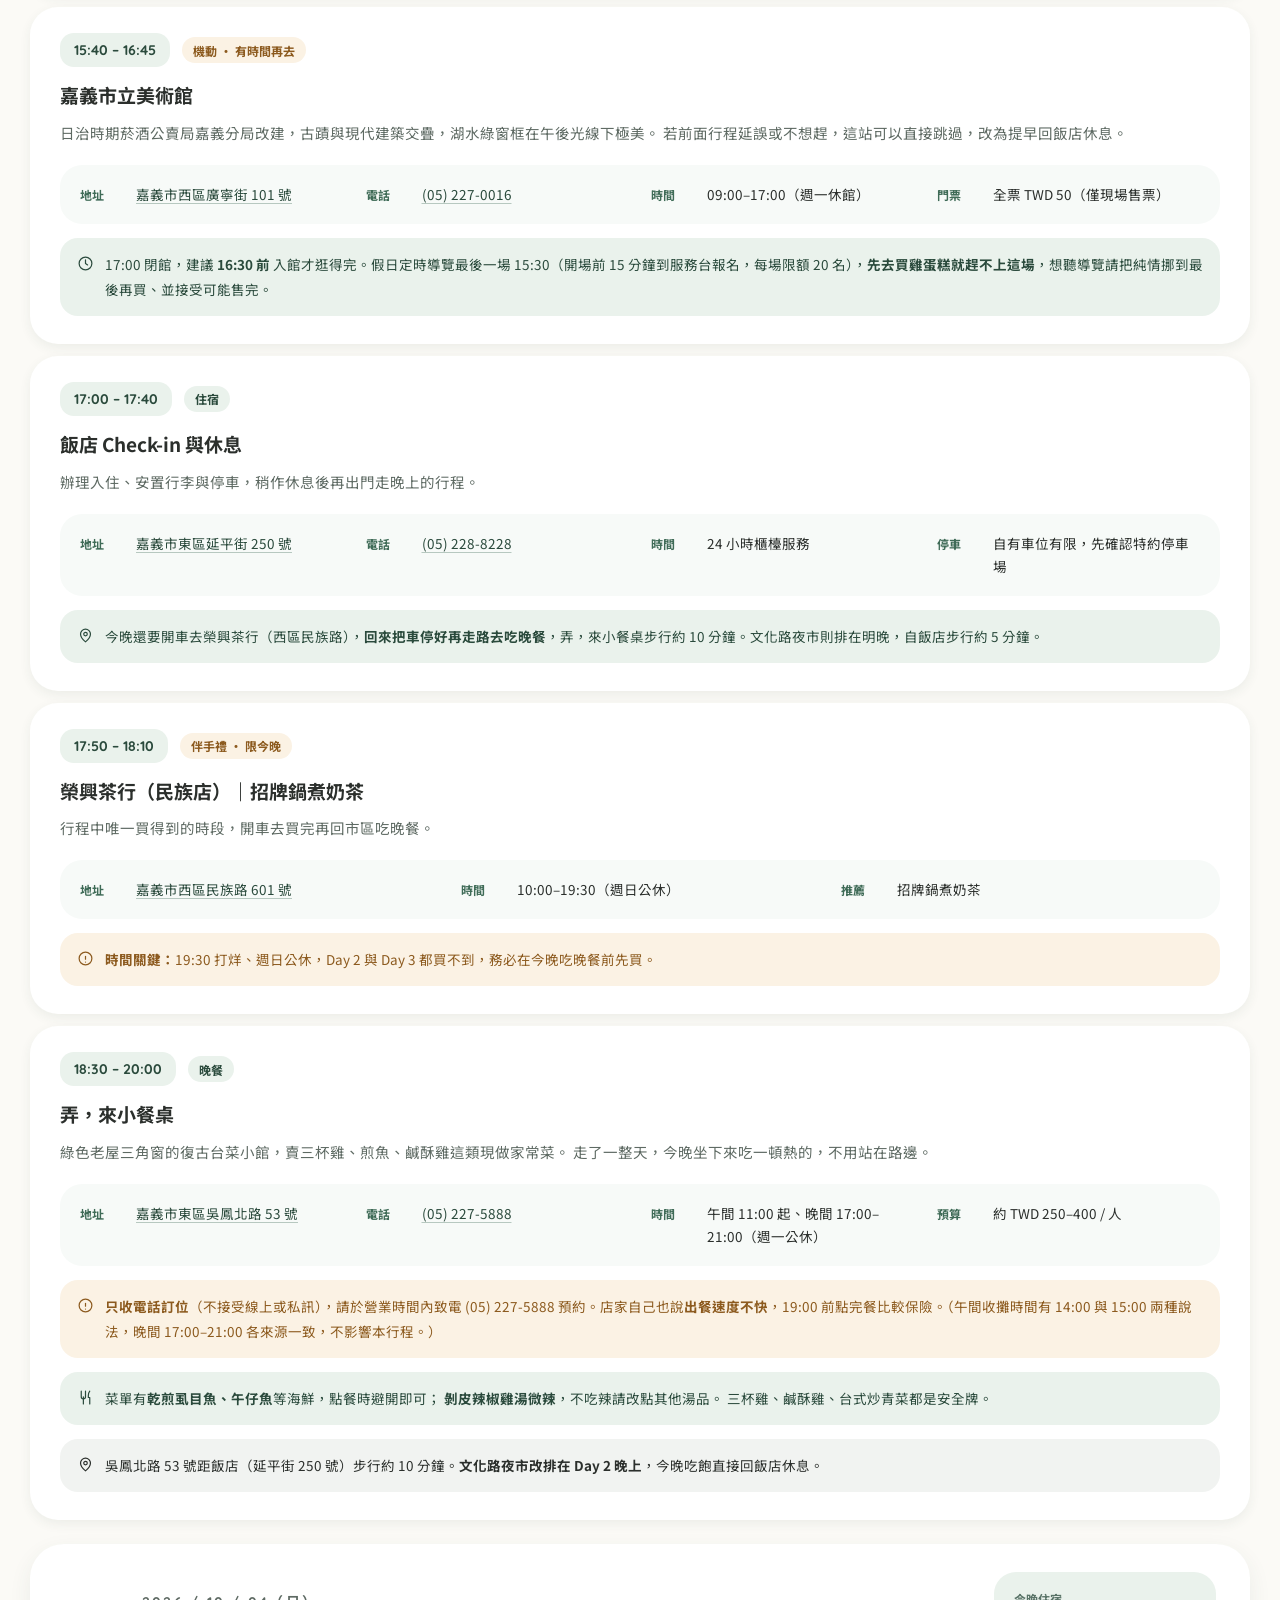
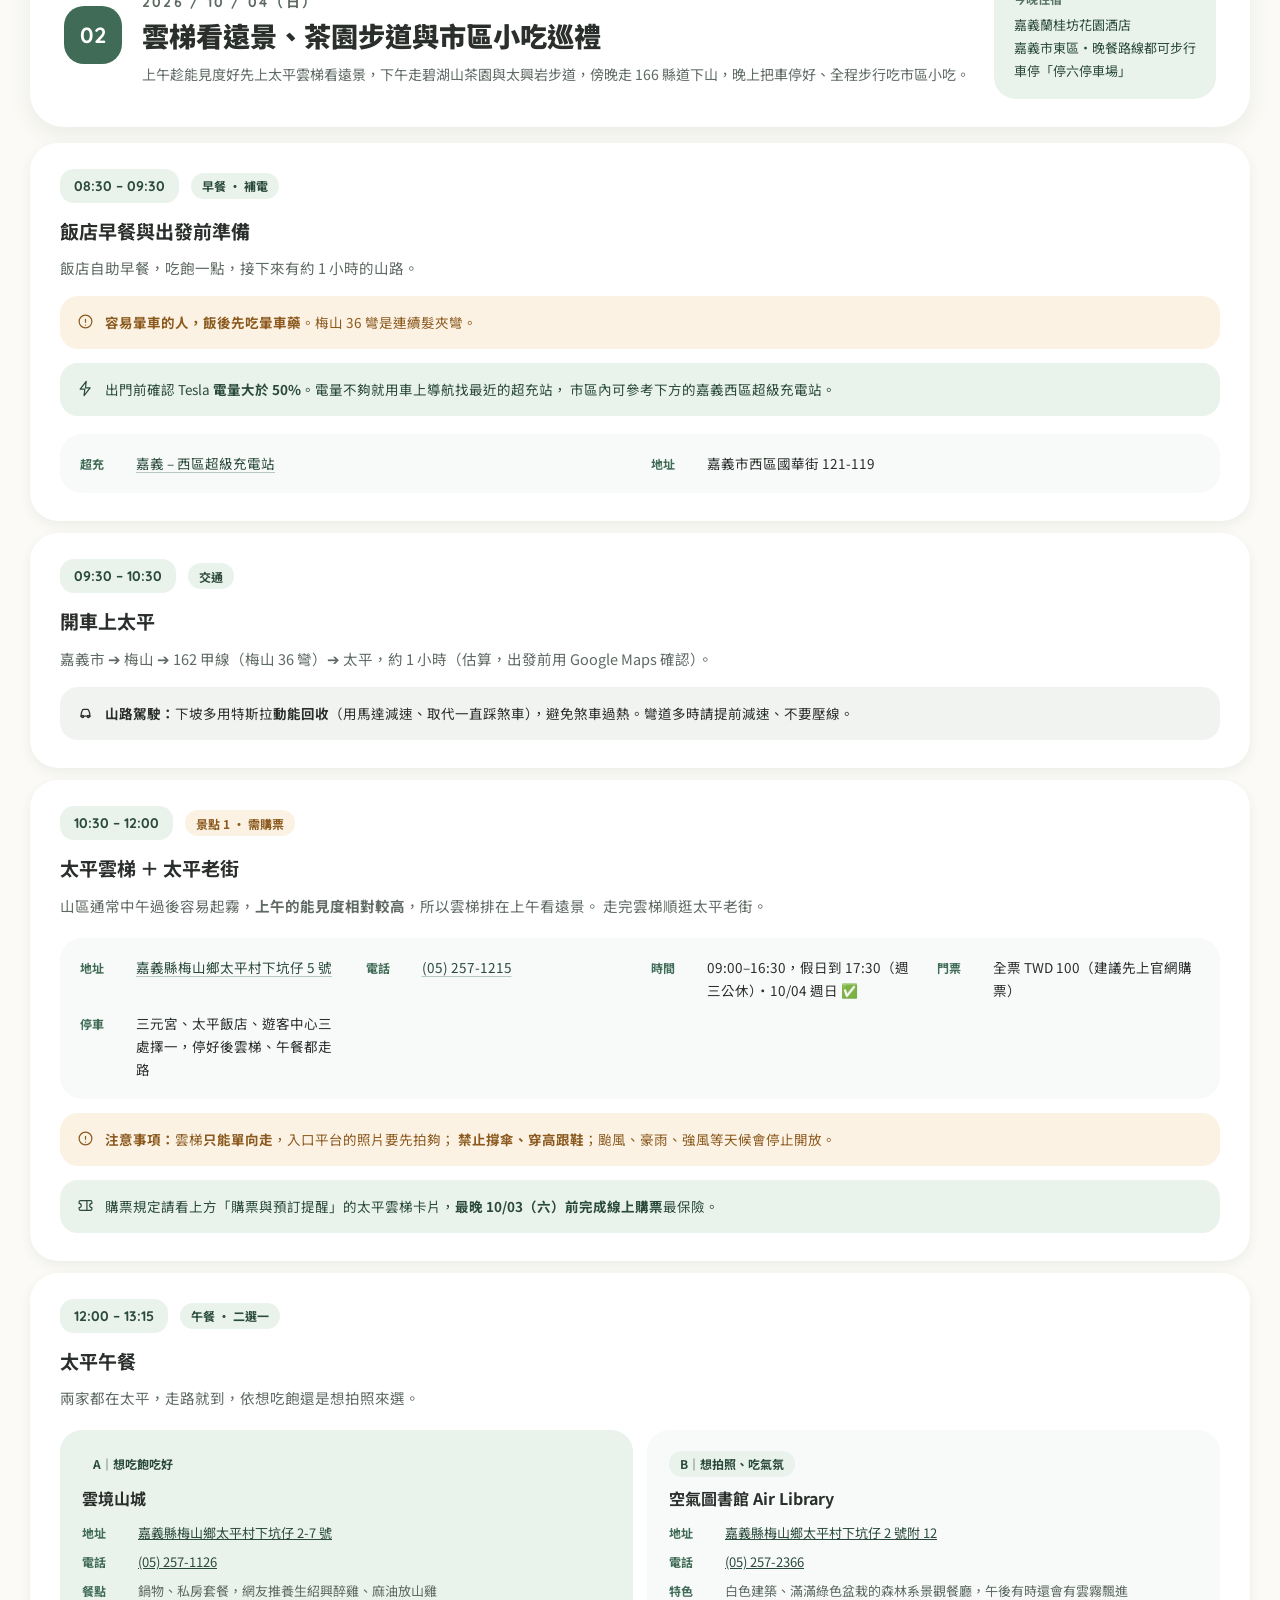
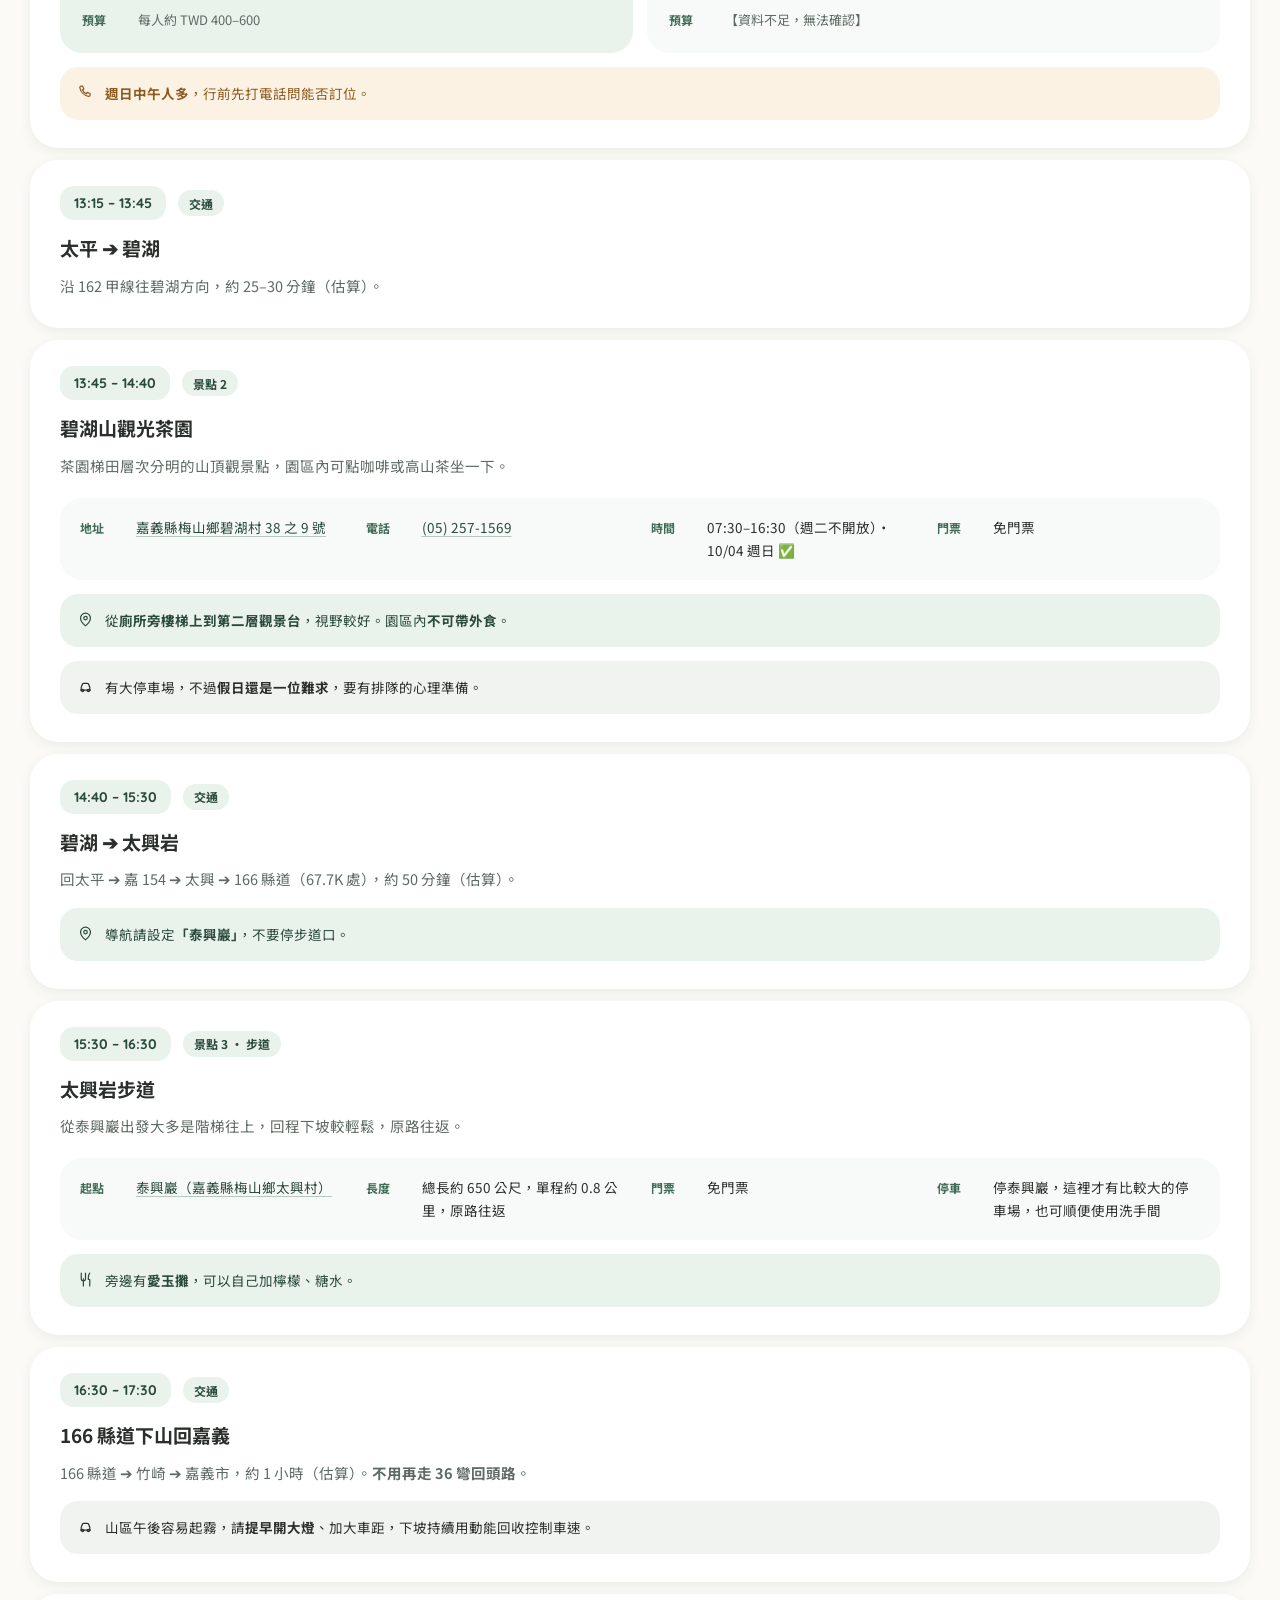
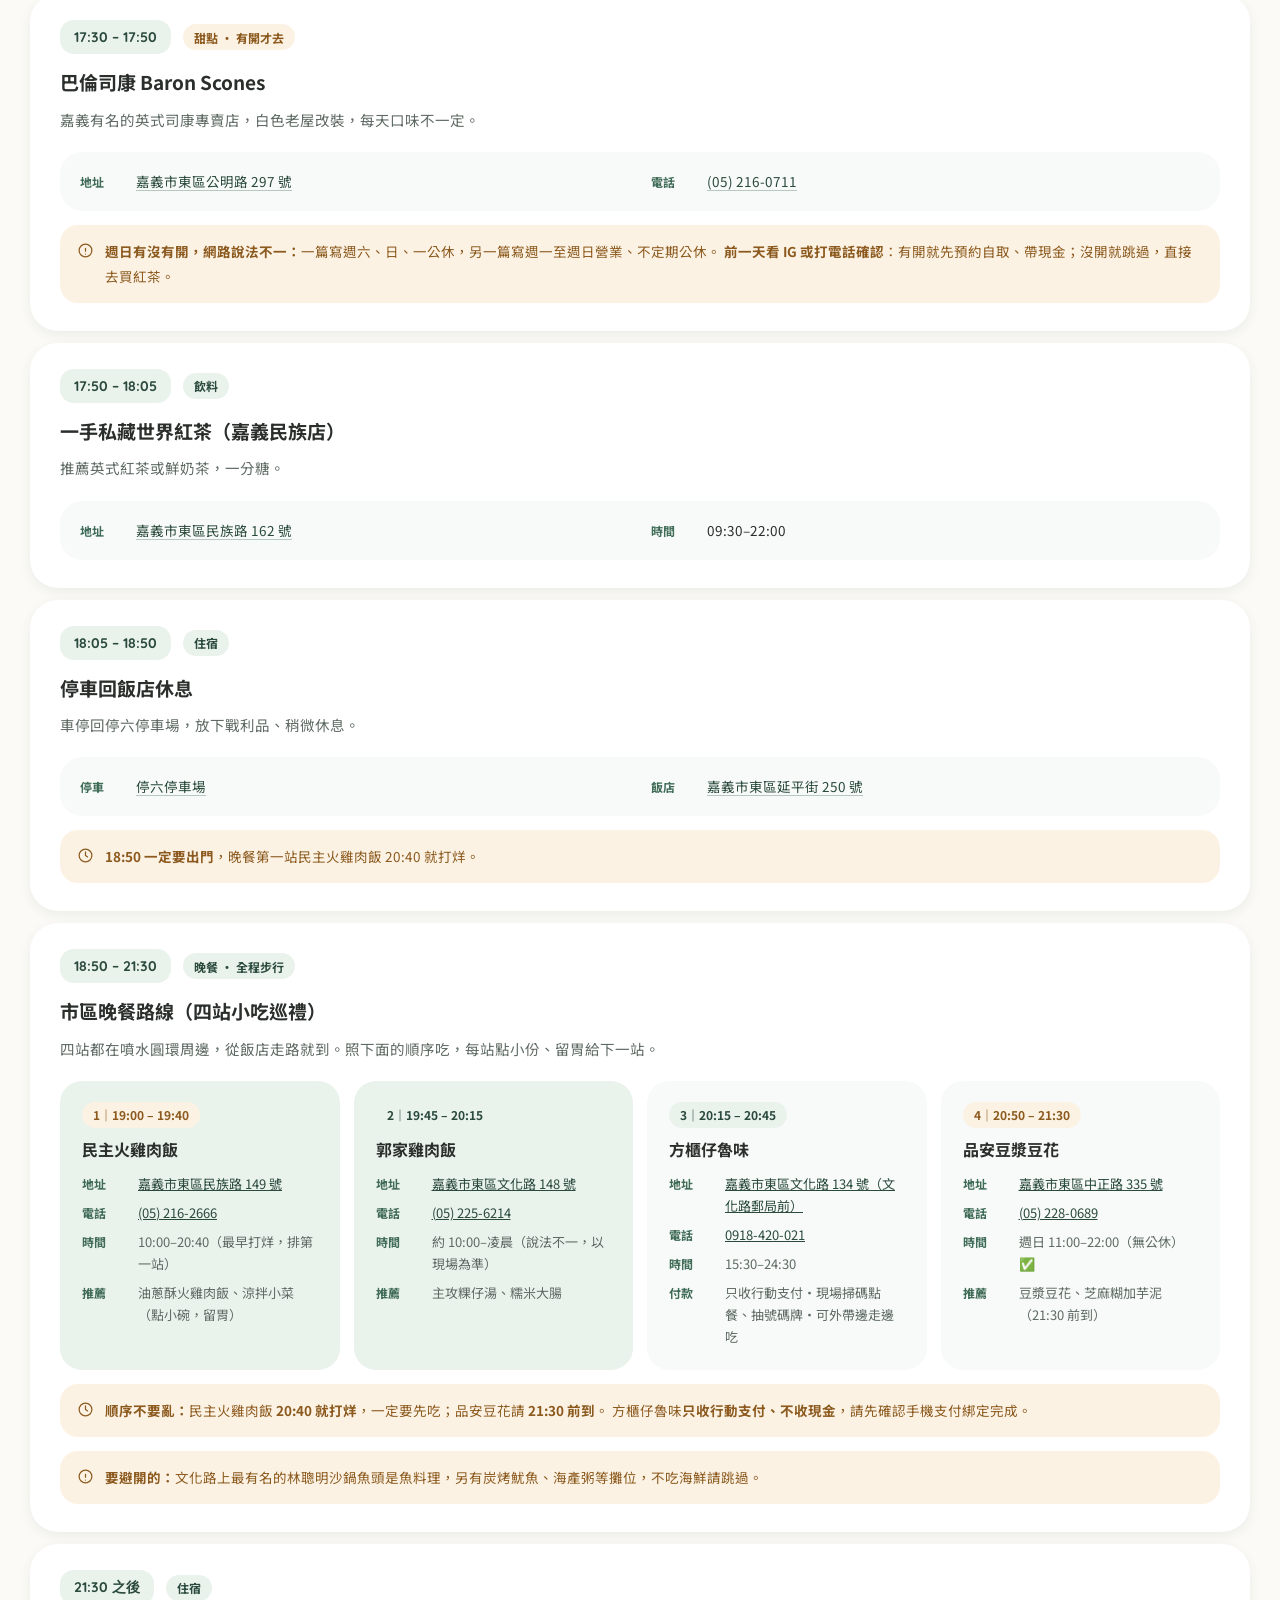
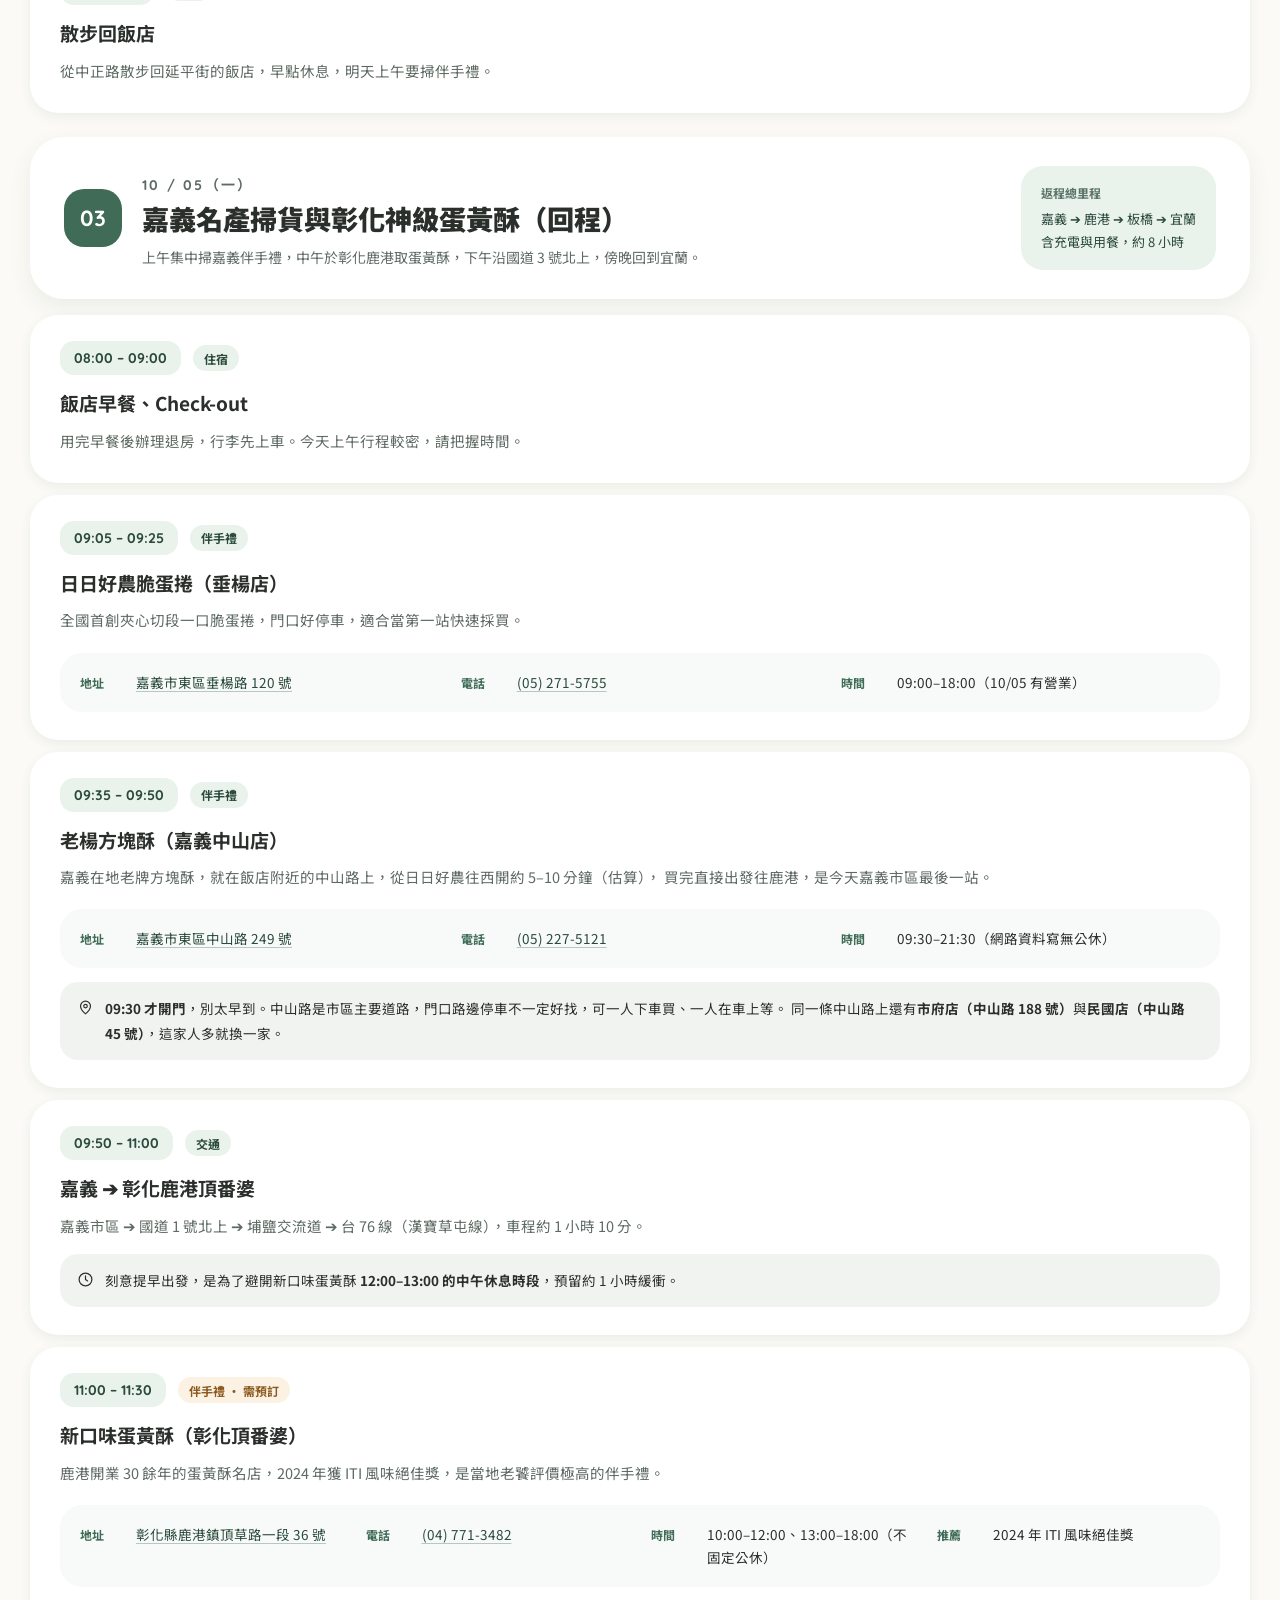
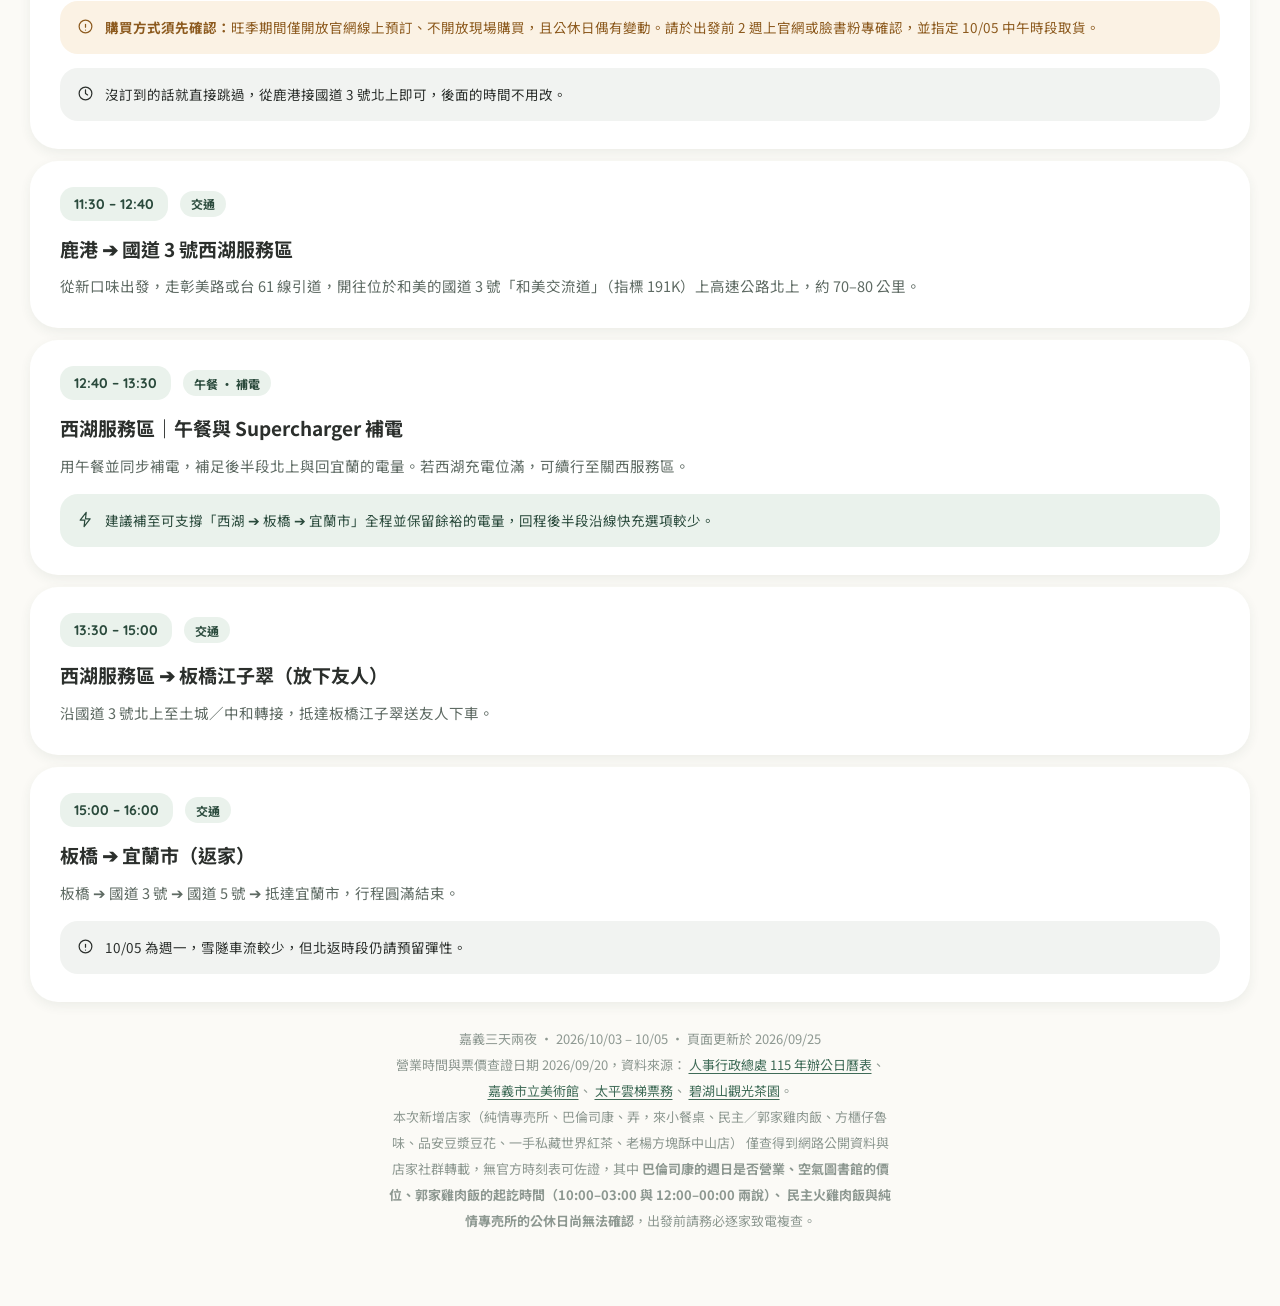
==== commit 75bfc47b: "Day 3 刪除福義軒，後續時間提前 Co-Authored-By: Claude Opus 5.5 <noreply@anthropic.com> Claude-Session: https://c" ====
--- a/chiayi-trip.html
+++ b/chiayi-trip.html
@@ -1377,7 +1377,7 @@
           <h3>老楊方塊酥（嘉義中山店）</h3>
           <p class="stop__desc">
             嘉義在地老牌方塊酥，就在飯店附近的中山路上，從日日好農往西開約 5–10 分鐘（估算），
-            買完再往西區的福義軒，一路順向不繞回頭。
+            買完直接出發往鹿港，是今天嘉義市區最後一站。
           </p>
           <dl class="meta">
             <div><dt>地址</dt><dd><a href="https://www.google.com/maps/search/?api=1&amp;query=%E8%80%81%E6%A5%8A%E6%96%B9%E5%A1%8A%E9%85%A5%20%E5%98%89%E7%BE%A9%E4%B8%AD%E5%B1%B1%E5%BA%97" target="_blank" rel="noopener">嘉義市東區中山路 249 號</a></dd></div>
@@ -1395,42 +1395,20 @@
 
         <article class="stop">
           <div class="stop__top">
-            <span class="stop__time">09:55 – 10:10</span>
-            <span class="tag tag--warn">伴手禮 · 選擇性</span>
-          </div>
-          <h3>福義軒（成功門市 · 總店）</h3>
-          <p class="stop__desc">
-            60 年老牌餅乾工廠，經典手工芝麻蛋捲與福椒蘇打餅。
-            限購規定較麻煩，不一定要排，想省時間可以直接跳過往鹿港前進。
-          </p>
-          <dl class="meta">
-            <div><dt>地址</dt><dd><a href="https://www.google.com/maps/search/?api=1&amp;query=%E7%A6%8F%E7%BE%A9%E8%BB%92%20%E6%88%90%E5%8A%9F%E8%A1%97" target="_blank" rel="noopener">嘉義市西區成功街 98 號</a></dd></div>
-            <div><dt>電話</dt><dd><a href="tel:+88652223107">(05) 222-3107</a></dd></div>
-            <div><dt>時間</dt><dd>週一至六 08:00–20:00</dd></div>
-            <div><dt>限制</dt><dd>蛋捲一人限購 2 包・只收現金</dd></div>
-          </dl>
-          <p class="note note--plain">
-            <svg width="17" height="17" viewBox="0 0 24 24" fill="none" stroke="currentColor" stroke-width="1.7" stroke-linecap="round" stroke-linejoin="round" aria-hidden="true"><path d="M12 9v4"></path><path d="M12 17h.01"></path><circle cx="12" cy="12" r="9"></circle></svg>
-            <span>要買的話：蛋捲<strong>一人限購 2 包</strong>、<strong>只收現金</strong>，想多帶需分人排隊。</span>
-          </p>
-        </article>
-
-        <article class="stop">
-          <div class="stop__top">
-            <span class="stop__time">10:10 – 11:20</span>
+            <span class="stop__time">09:50 – 11:00</span>
             <span class="tag">交通</span>
           </div>
           <h3>嘉義 ➔ 彰化鹿港頂番婆</h3>
           <p class="stop__desc">嘉義市區 ➔ 國道 1 號北上 ➔ 埔鹽交流道 ➔ 台 76 線（漢寶草屯線），車程約 1 小時 10 分。</p>
           <p class="note note--plain">
             <svg width="17" height="17" viewBox="0 0 24 24" fill="none" stroke="currentColor" stroke-width="1.7" stroke-linecap="round" stroke-linejoin="round" aria-hidden="true"><circle cx="12" cy="12" r="9"></circle><path d="M12 7v5l3 2"></path></svg>
-            <span>刻意提早出發，是為了避開新口味蛋黃酥 <strong>12:00–13:00 的中午休息時段</strong>，加了老楊方塊酥後仍預留約 40 分鐘緩衝；若福義軒要排很久，建議直接跳過。</span>
-          </p>
-        </article>
-
-        <article class="stop">
-          <div class="stop__top">
-            <span class="stop__time">11:20 – 11:50</span>
+            <span>刻意提早出發，是為了避開新口味蛋黃酥 <strong>12:00–13:00 的中午休息時段</strong>，預留約 1 小時緩衝。</span>
+          </p>
+        </article>
+
+        <article class="stop">
+          <div class="stop__top">
+            <span class="stop__time">11:00 – 11:30</span>
             <span class="tag tag--warn">伴手禮 · 需預訂</span>
           </div>
           <h3>新口味蛋黃酥（彰化頂番婆）</h3>
@@ -1453,7 +1431,7 @@
 
         <article class="stop">
           <div class="stop__top">
-            <span class="stop__time">11:50 – 13:00</span>
+            <span class="stop__time">11:30 – 12:40</span>
             <span class="tag">交通</span>
           </div>
           <h3>鹿港 ➔ 國道 3 號西湖服務區</h3>
@@ -1462,7 +1440,7 @@
 
         <article class="stop">
           <div class="stop__top">
-            <span class="stop__time">13:00 – 13:50</span>
+            <span class="stop__time">12:40 – 13:30</span>
             <span class="tag">午餐 · 補電</span>
           </div>
           <h3>西湖服務區｜午餐與 Supercharger 補電</h3>
@@ -1475,7 +1453,7 @@
 
         <article class="stop">
           <div class="stop__top">
-            <span class="stop__time">13:50 – 15:20</span>
+            <span class="stop__time">13:30 – 15:00</span>
             <span class="tag">交通</span>
           </div>
           <h3>西湖服務區 ➔ 板橋江子翠（放下友人）</h3>
@@ -1484,7 +1462,7 @@
 
         <article class="stop">
           <div class="stop__top">
-            <span class="stop__time">15:20 – 16:20</span>
+            <span class="stop__time">15:00 – 16:00</span>
             <span class="tag">交通</span>
           </div>
           <h3>板橋 ➔ 宜蘭市（返家）</h3>
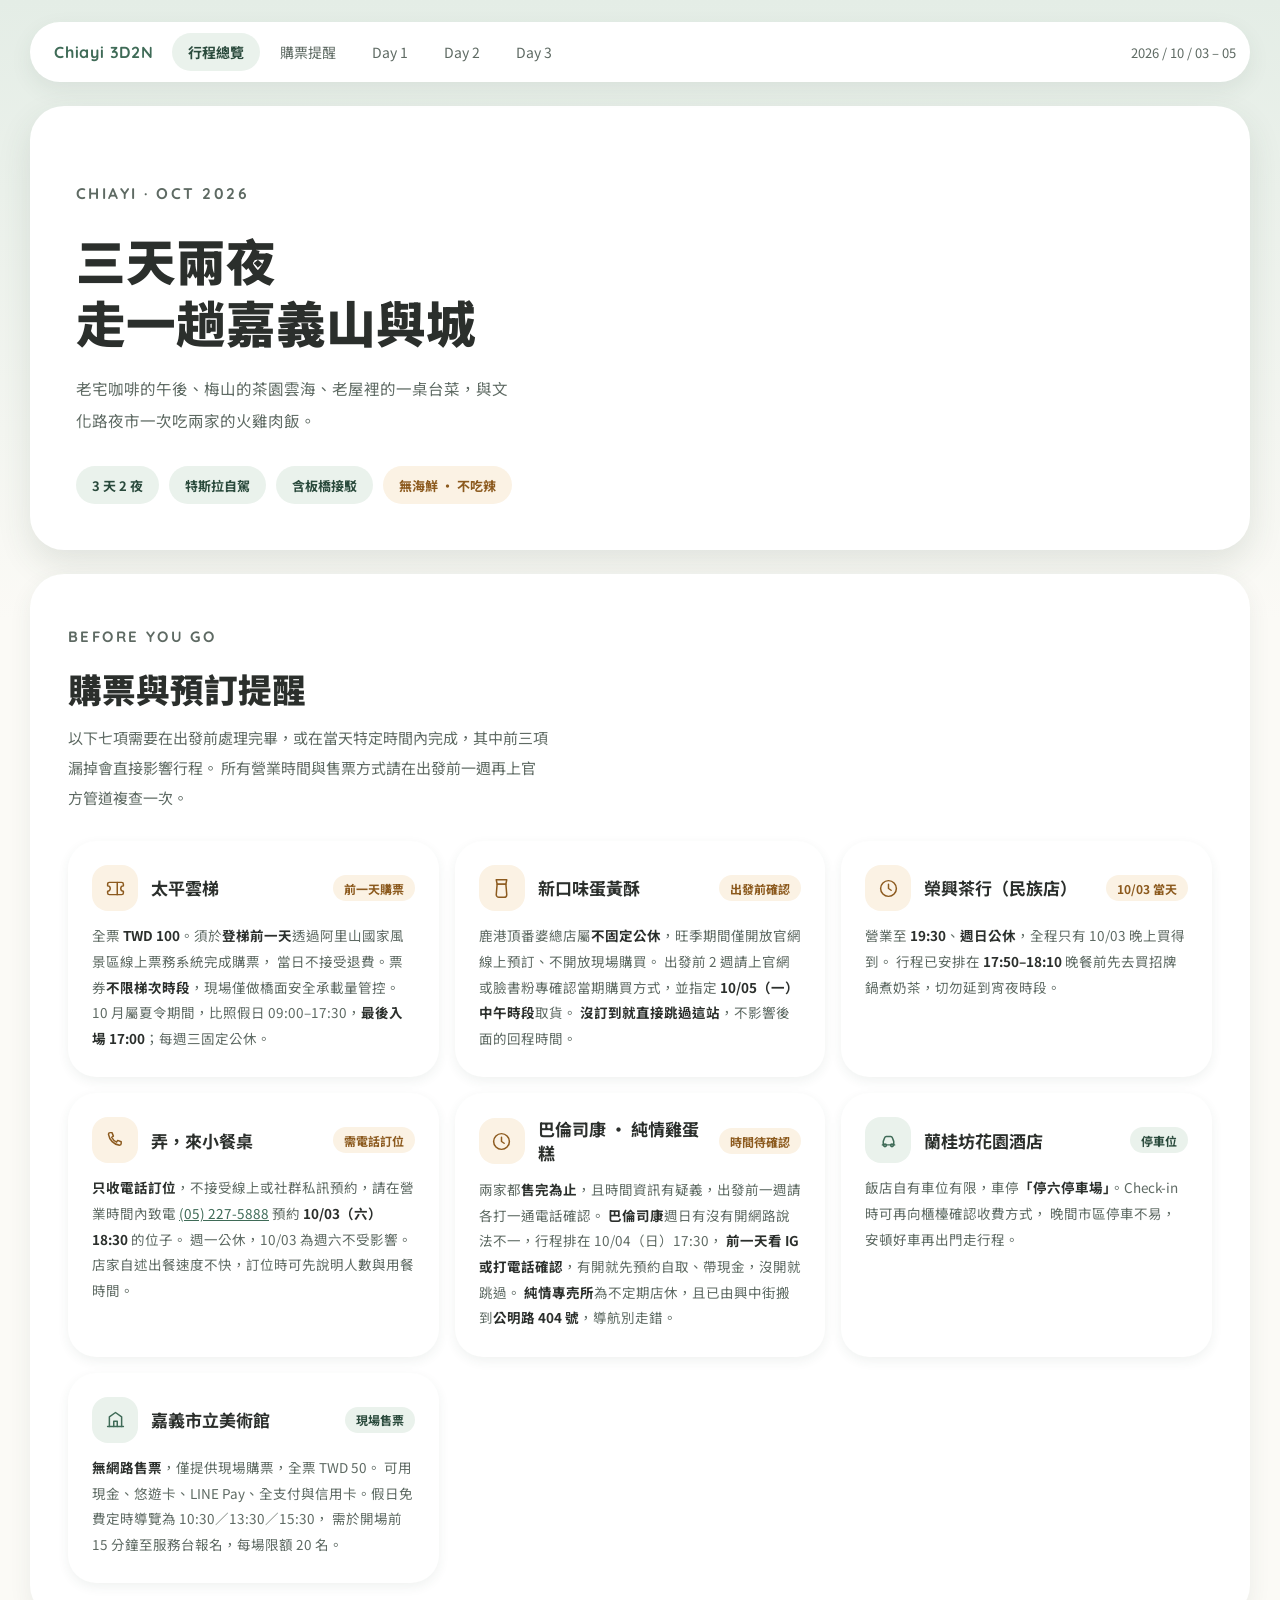
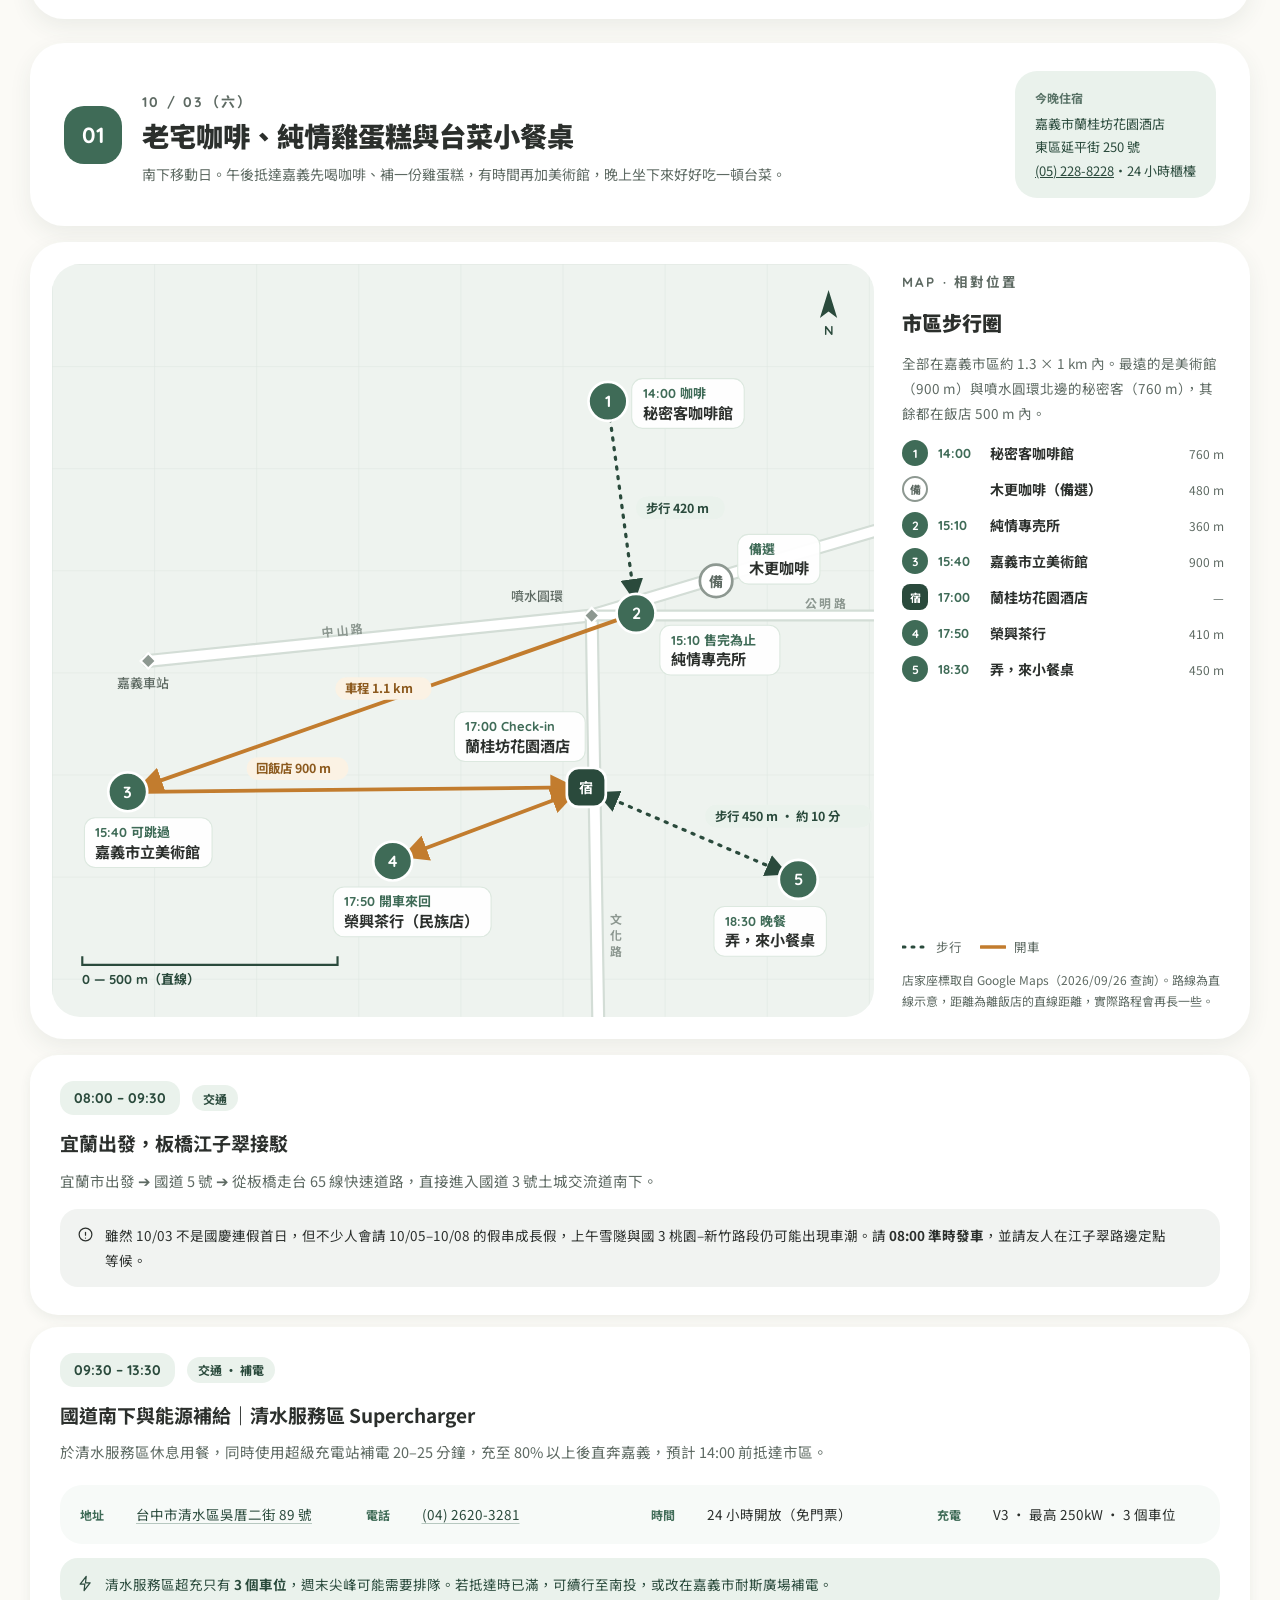
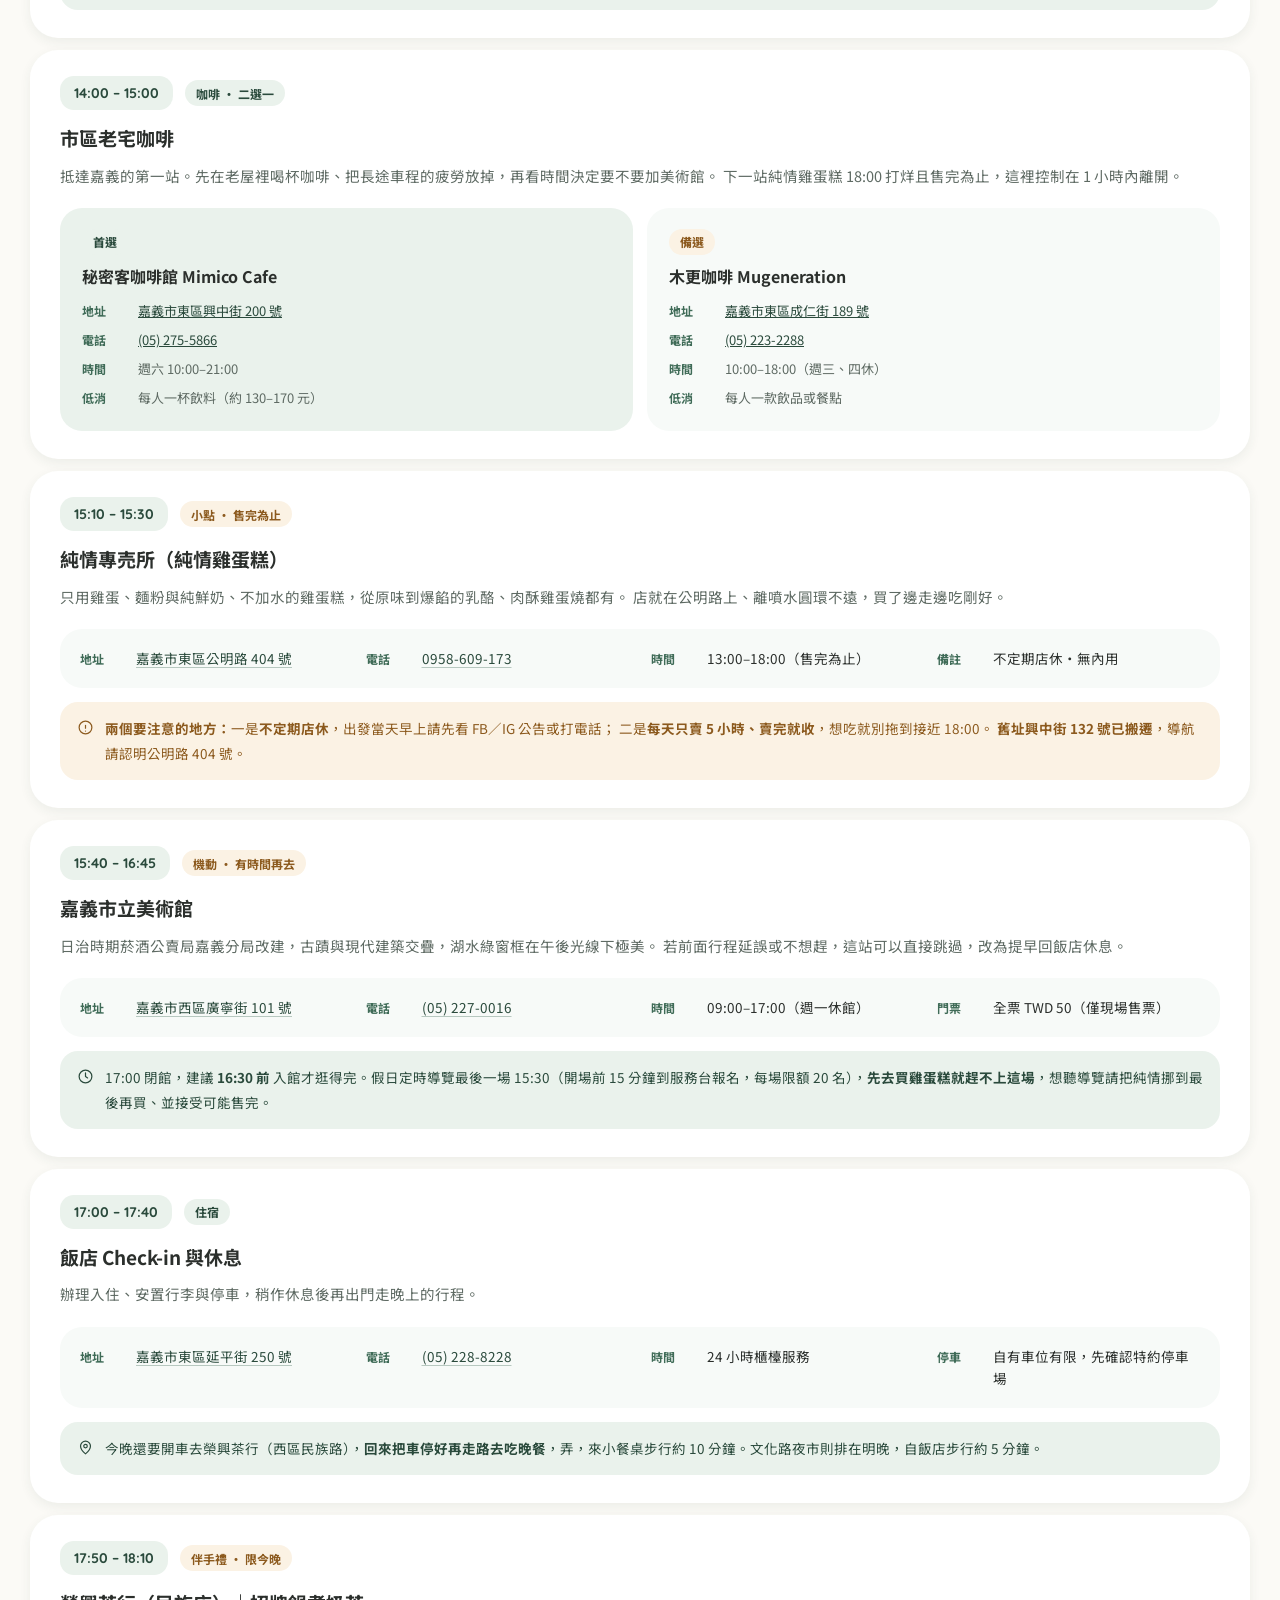
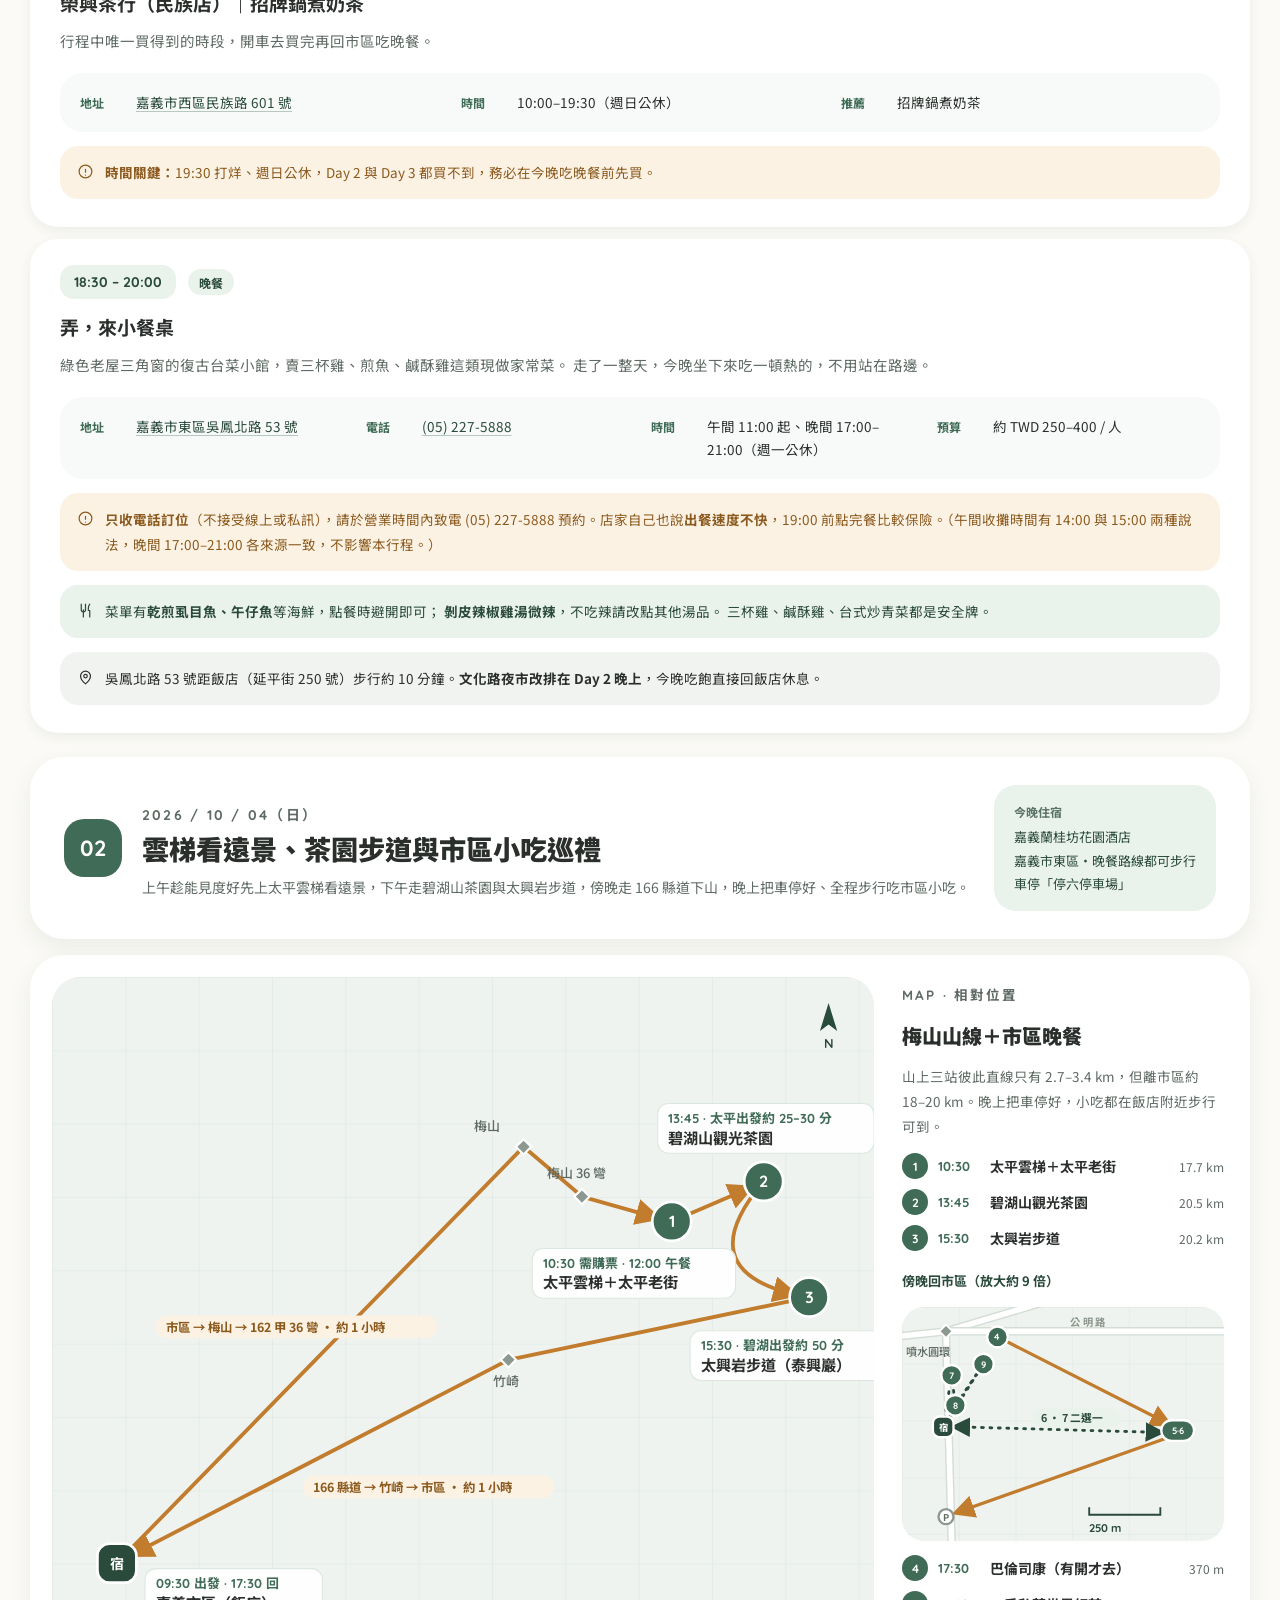
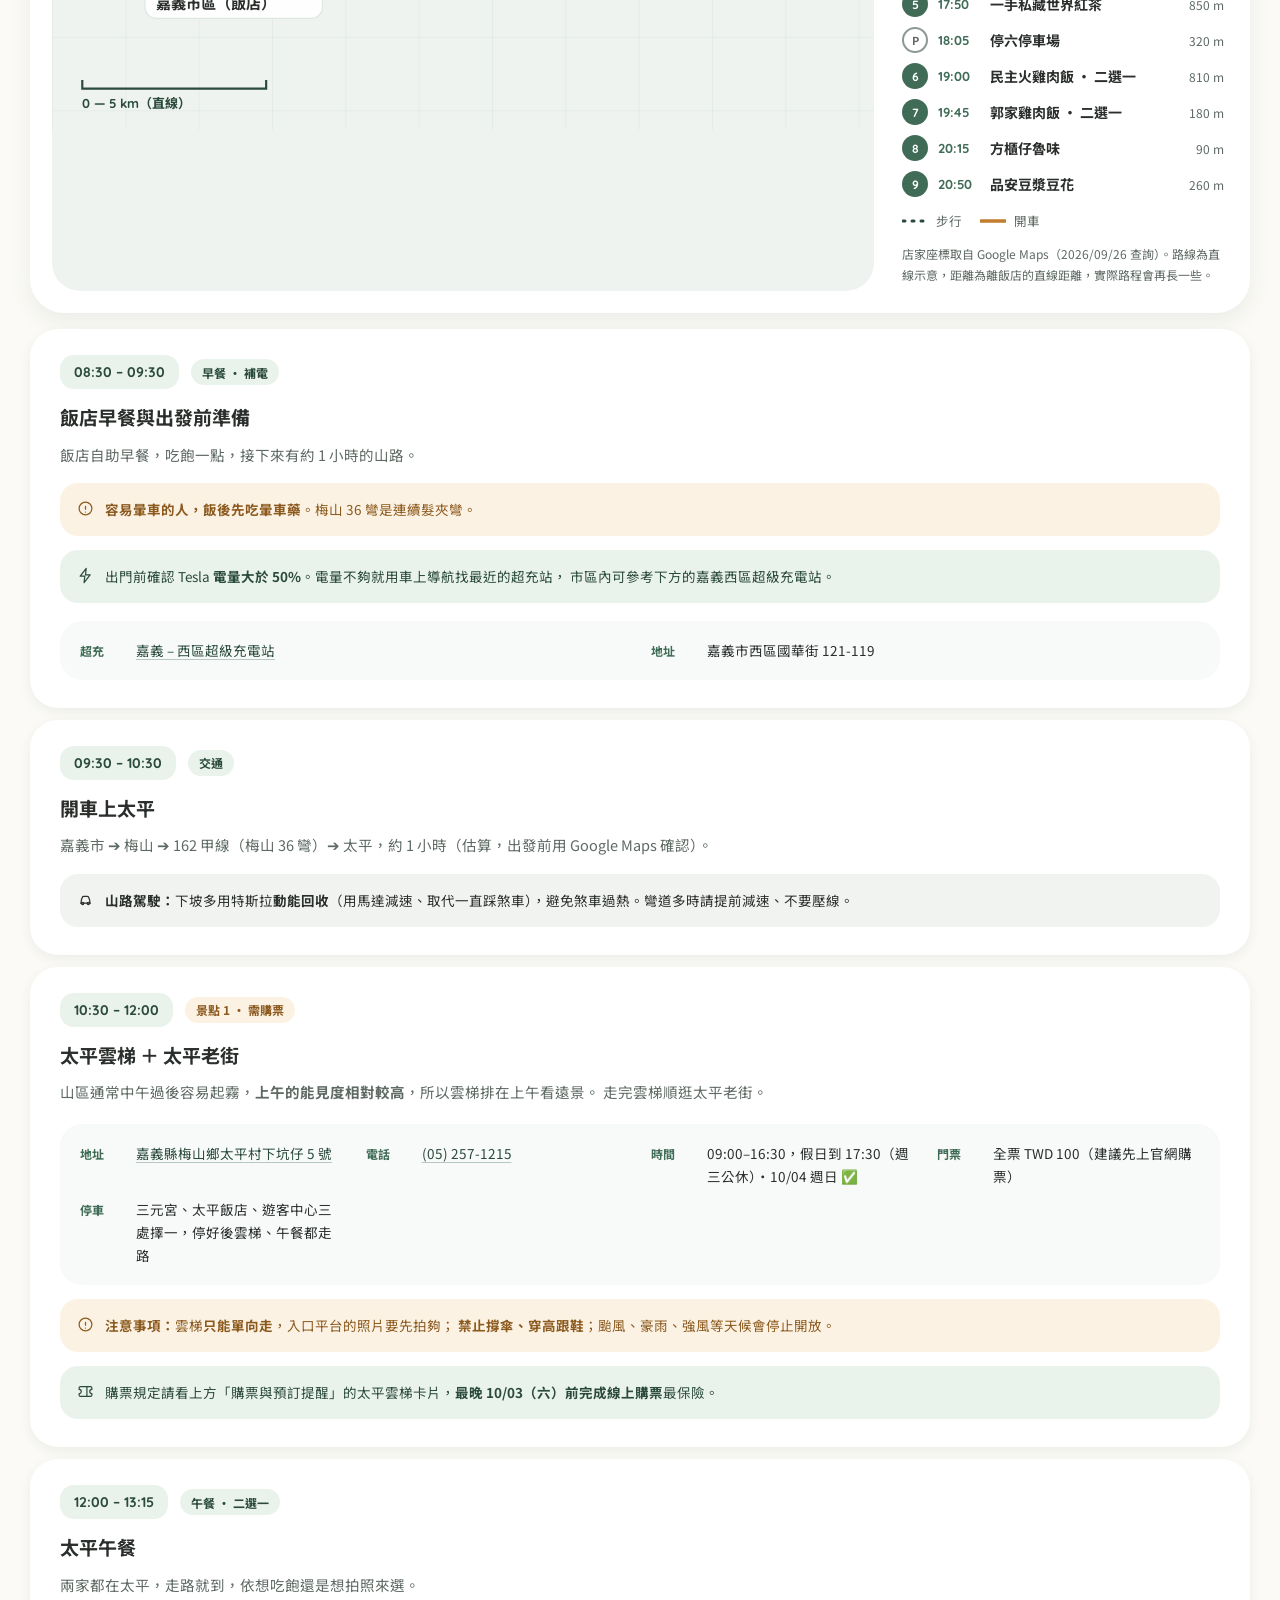
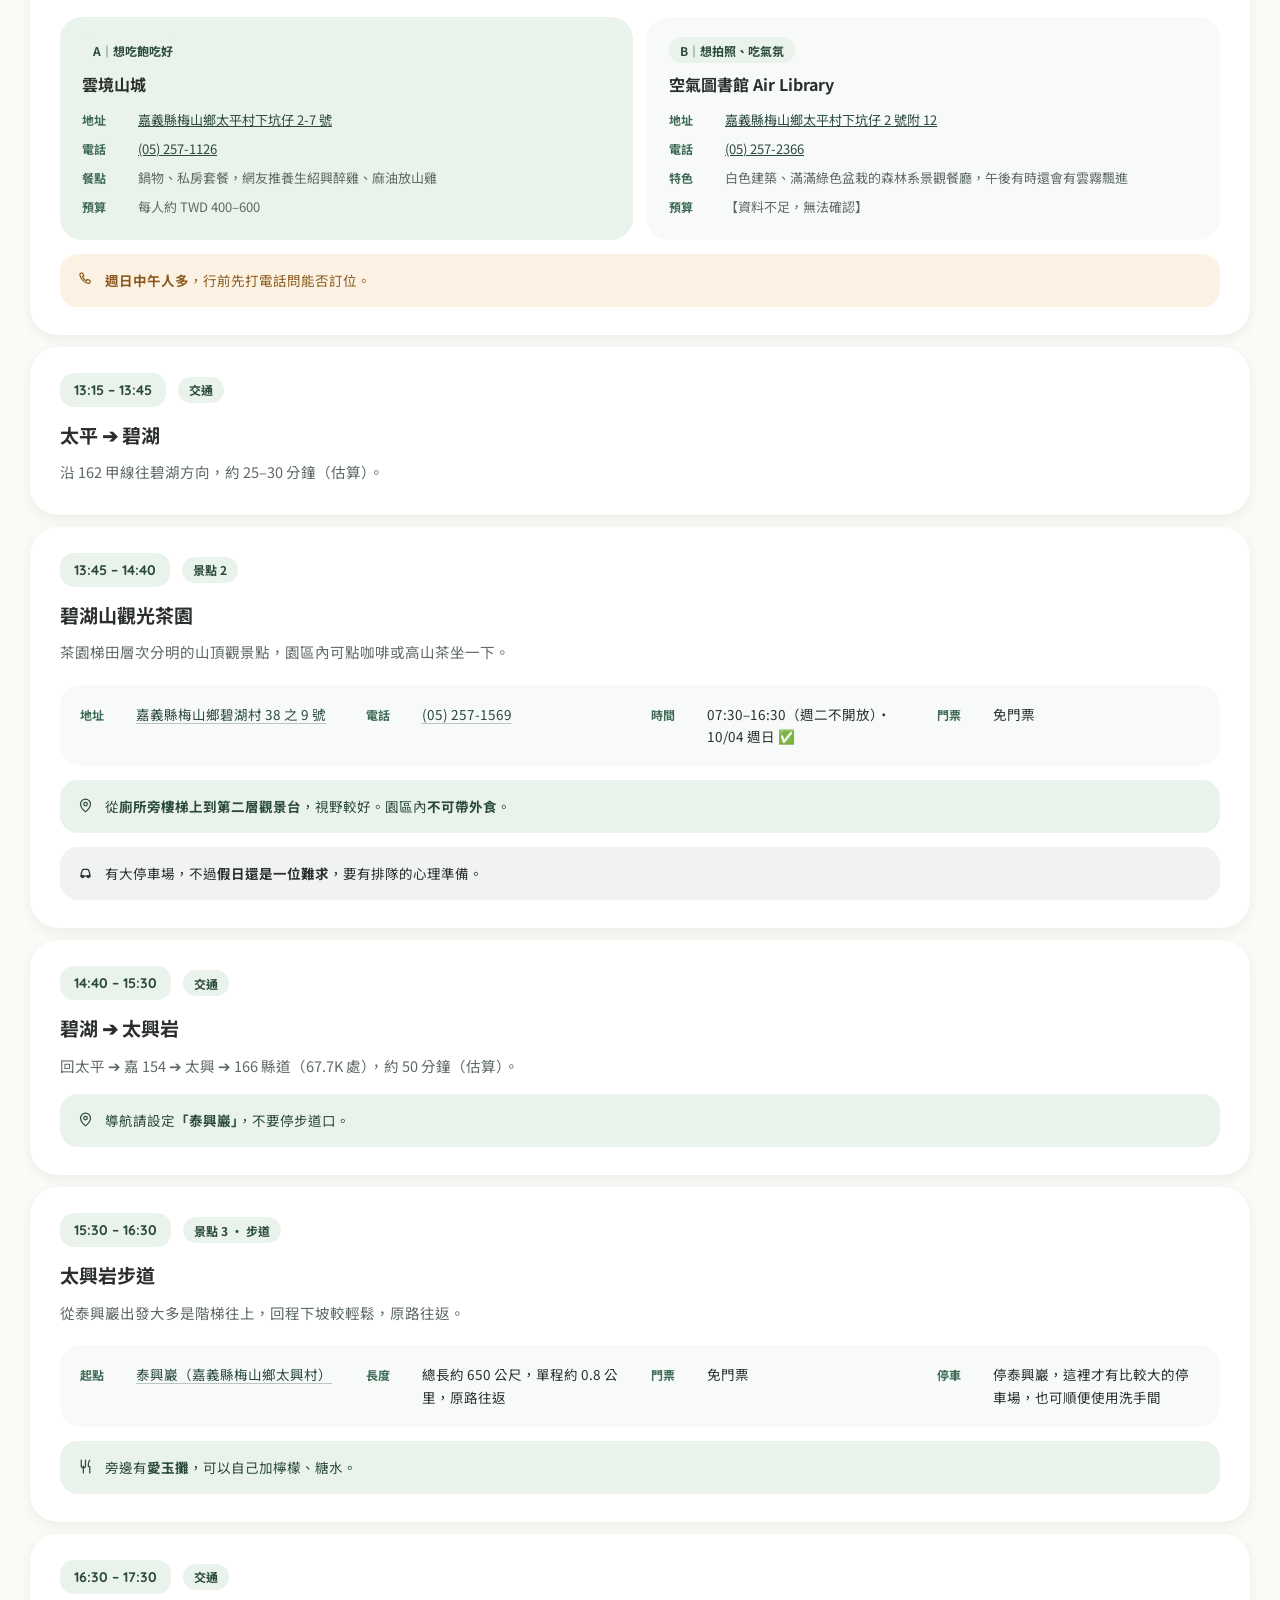
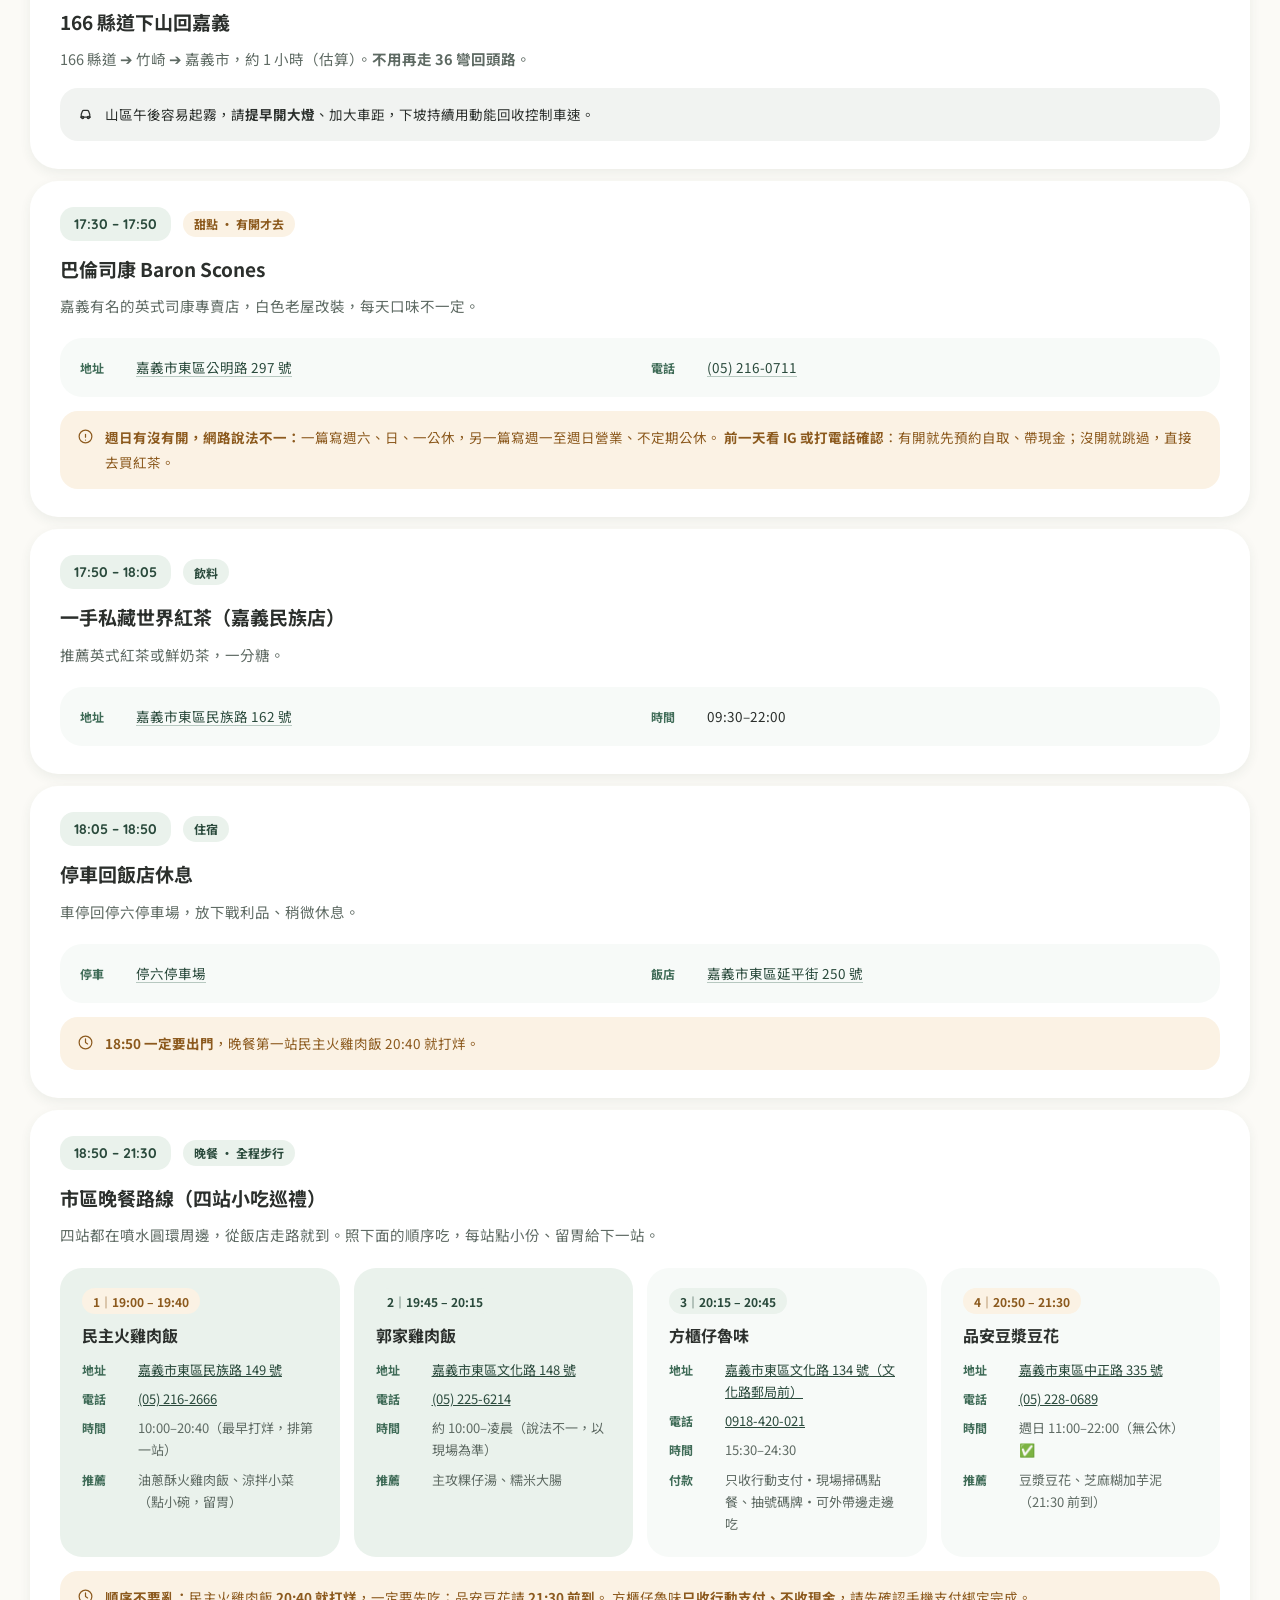
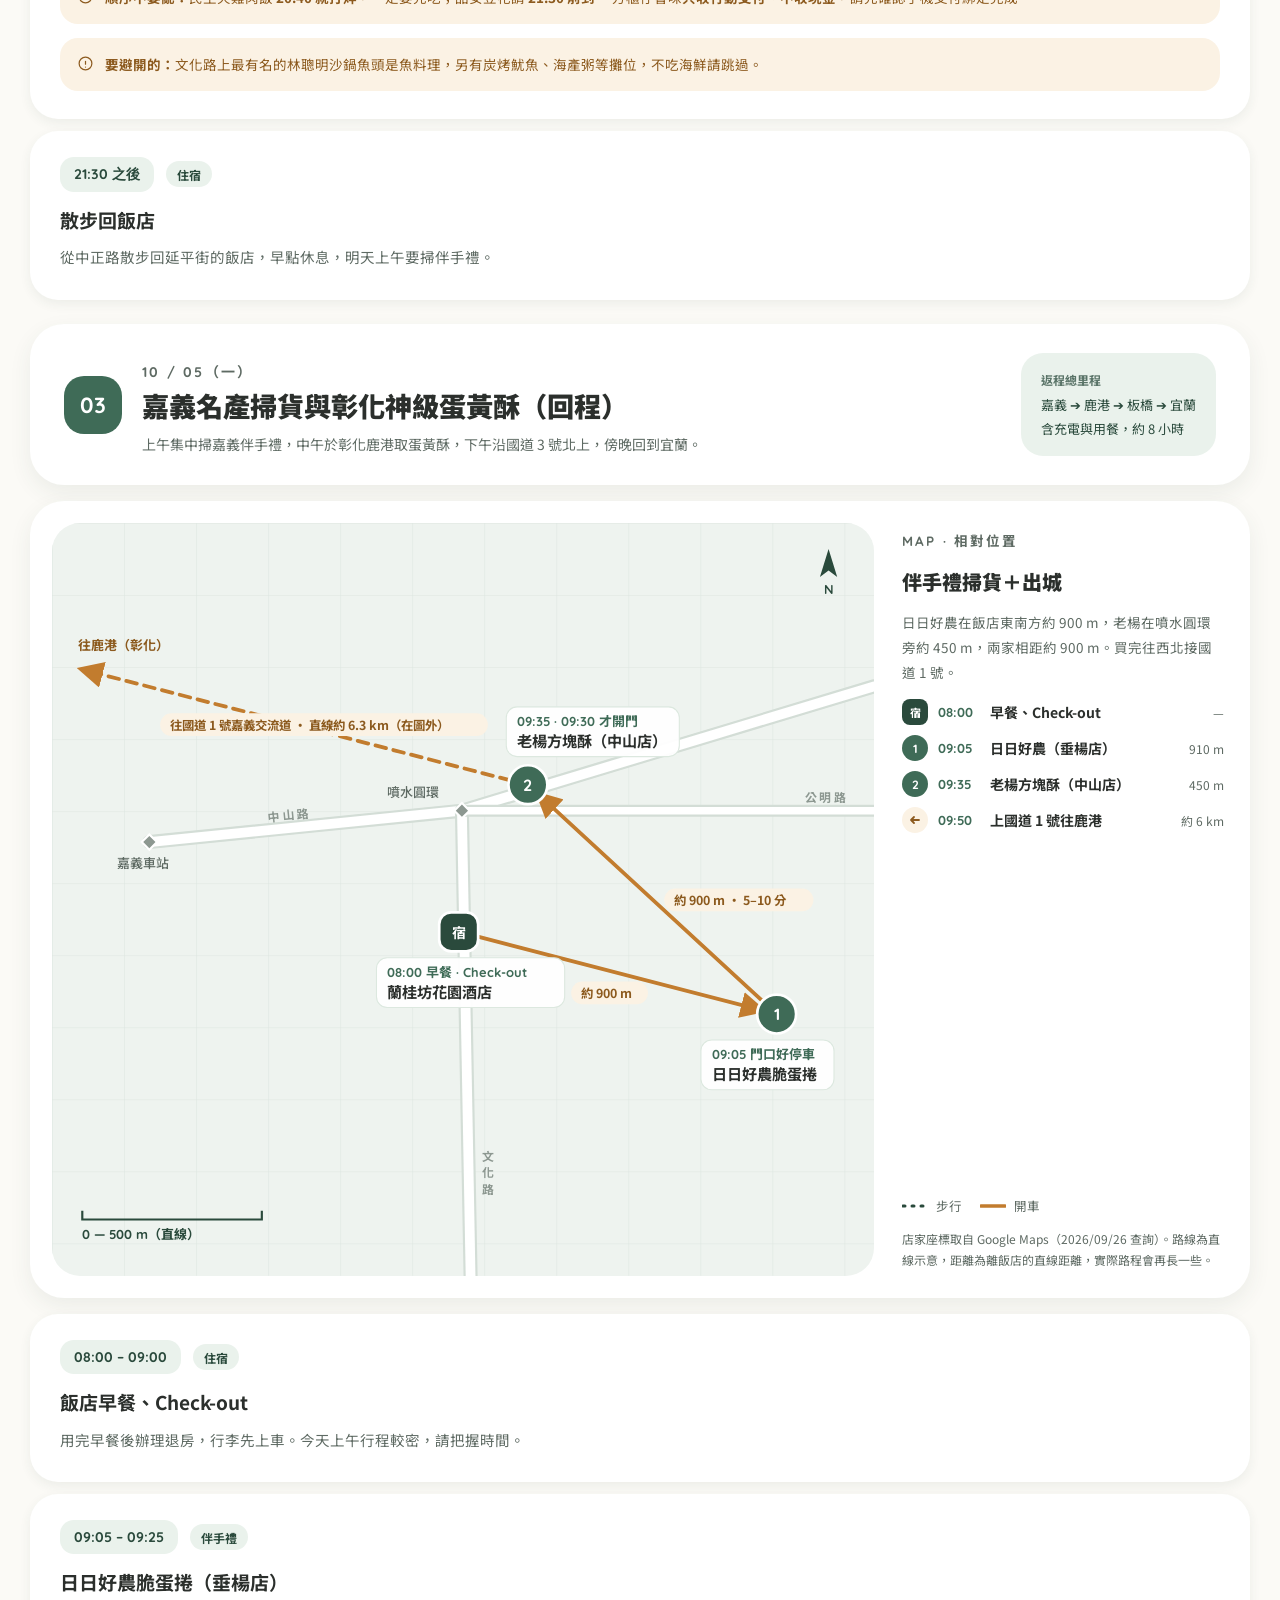
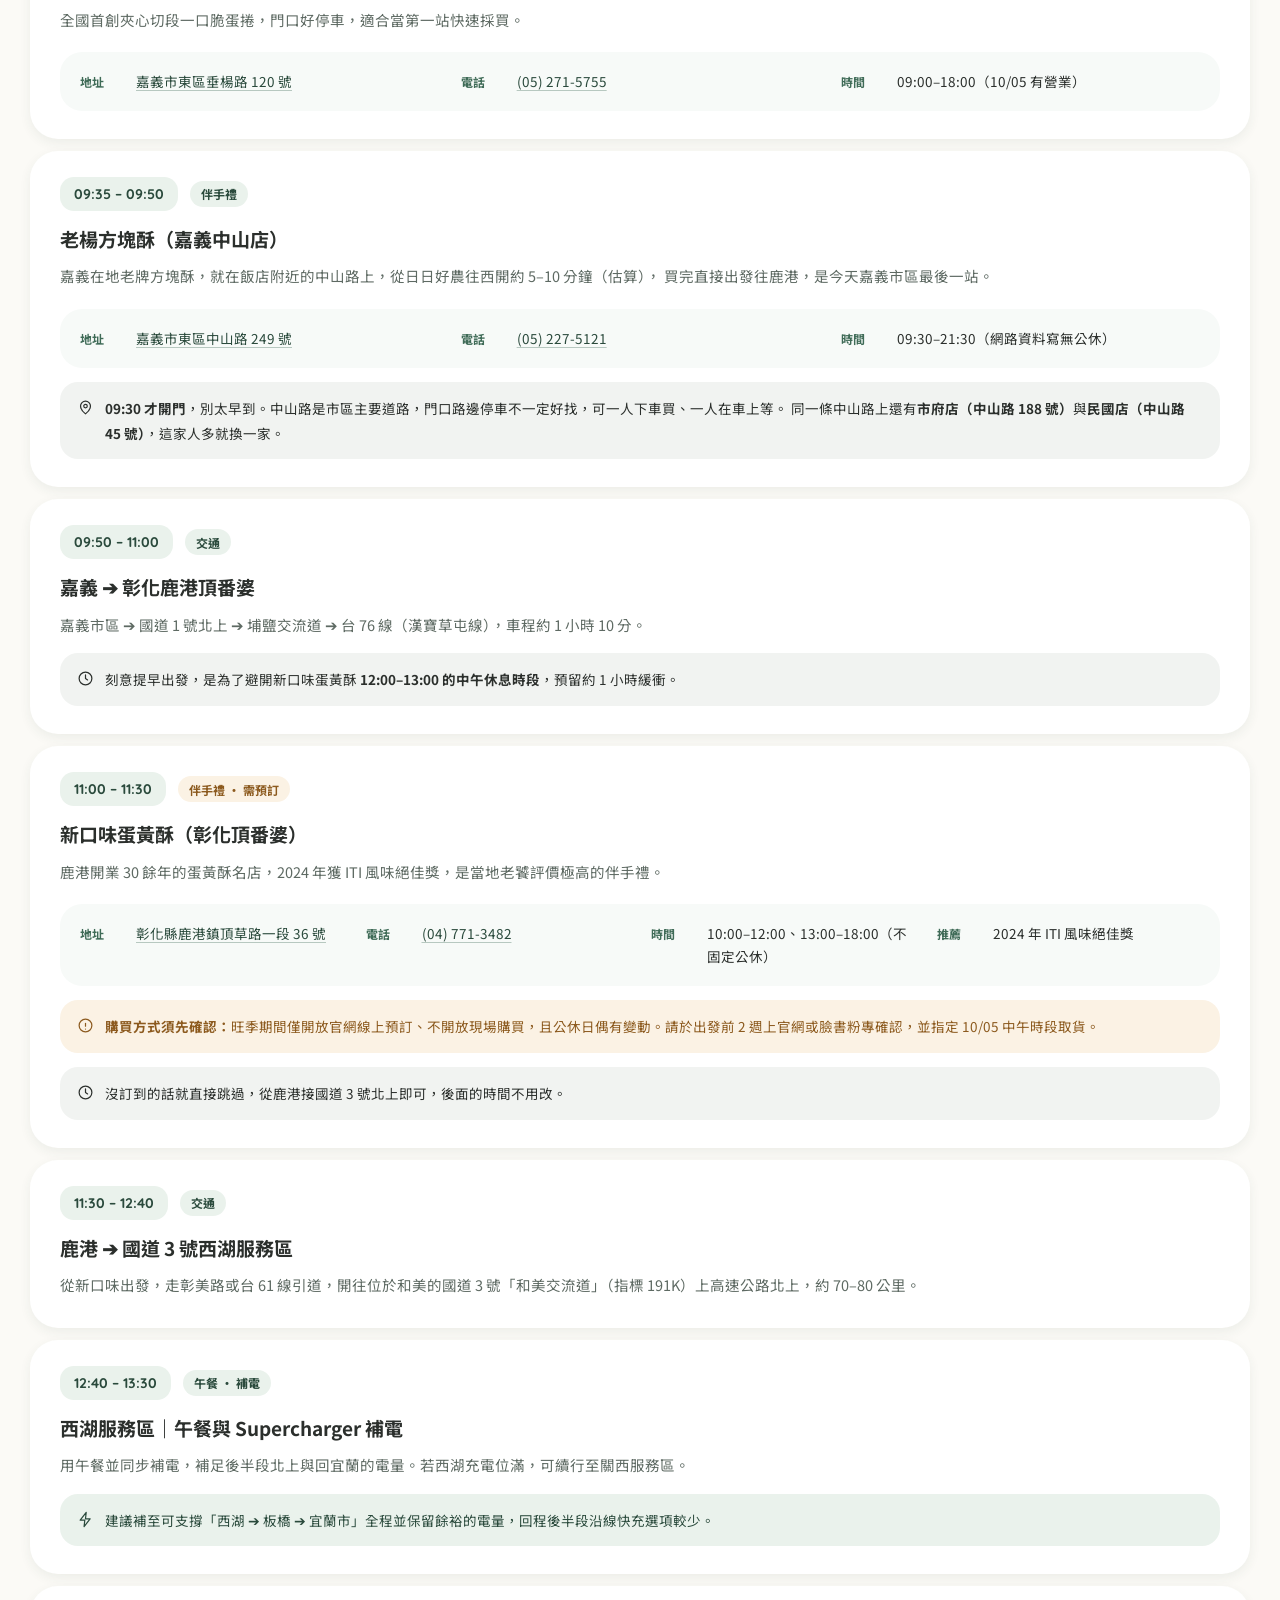
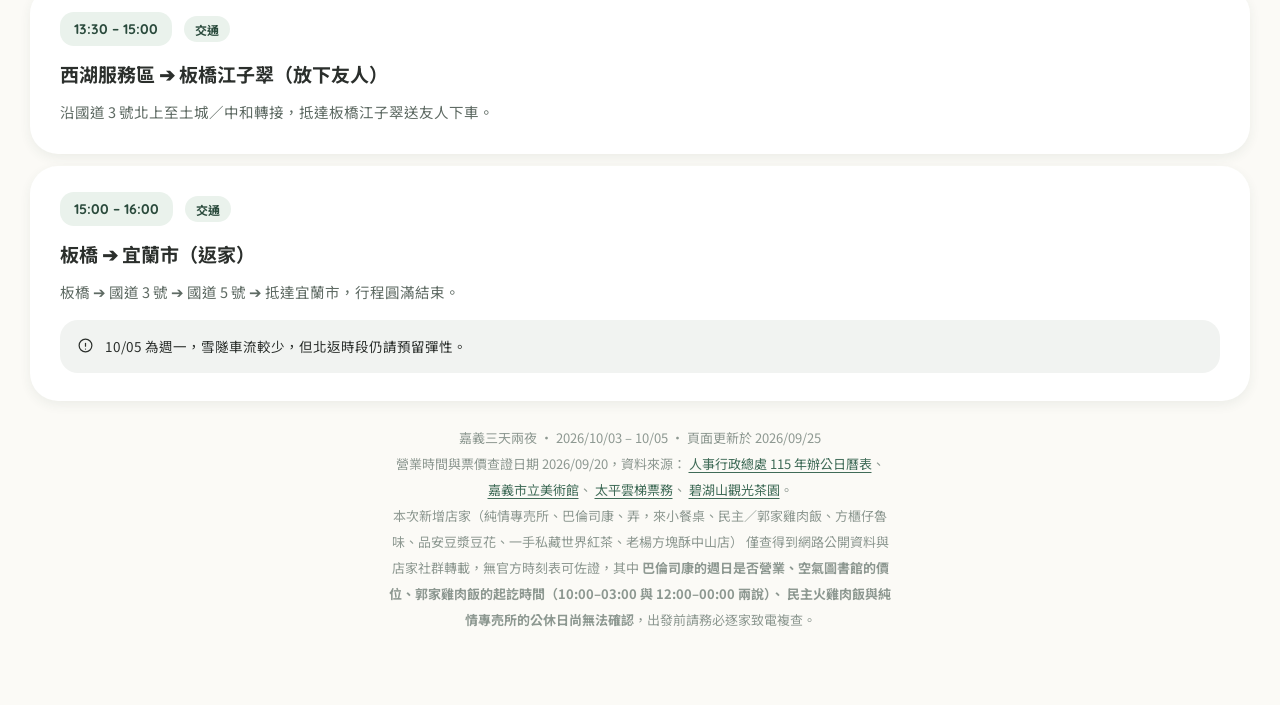
==== commit e89741f0: "嘉義行程 Day 1–3 加入地點相對位置示意圖 每天標題下方新增一張等比例示意地圖（店家座標取自 Google Maps）， 附站點清單與離飯店直線距離；Day 2 另附晚上市區放大圖。 手機版改為" ====
--- a/chiayi-trip.html
+++ b/chiayi-trip.html
@@ -559,6 +559,189 @@
       outline-offset: 2px;
     }
 
+    /* ---------- day maps ---------- */
+
+    .daymap {
+      margin: 0;
+      display: grid;
+      grid-template-columns: minmax(0, 1fr) 330px;
+      gap: 24px;
+      padding: 22px;
+      border-radius: var(--r-xl);
+      background: var(--card);
+      box-shadow: var(--shadow-sm);
+    }
+
+    .daymap__map,
+    .daymap__inset {
+      overflow: hidden;
+      border-radius: var(--r-lg);
+      background: #EEF3EF;
+    }
+
+    .daymap__inset { border-radius: var(--r-md); }
+
+    .daymap__svg {
+      display: block;
+      width: 100%;
+      height: auto;
+    }
+
+    .daymap__side {
+      display: flex;
+      flex-direction: column;
+      gap: 14px;
+      padding: 6px 4px;
+    }
+
+    .daymap__side h3 {
+      margin: 0;
+      font-size: 20px;
+      font-weight: 900;
+      line-height: 1.4;
+    }
+
+    .daymap__side p {
+      margin: 0;
+      font-size: 13.5px;
+      line-height: 1.85;
+      color: var(--muted);
+    }
+
+    .daymap__side .daymap__sub {
+      margin-top: 4px;
+      font-size: 13px;
+      font-weight: 700;
+      color: var(--accent-deep);
+    }
+
+    .daymap__list {
+      margin: 0;
+      padding: 0;
+      list-style: none;
+      display: flex;
+      flex-direction: column;
+      gap: 10px;
+    }
+
+    .daymap__list li {
+      display: grid;
+      grid-template-columns: 26px 42px minmax(0, 1fr) auto;
+      gap: 10px;
+      align-items: center;
+    }
+
+    .dm-dot {
+      width: 26px;
+      height: 26px;
+      box-sizing: border-box;
+      border-radius: 50%;
+      background: var(--accent);
+      color: #FFFFFF;
+      display: flex;
+      align-items: center;
+      justify-content: center;
+      font-family: Quicksand, sans-serif;
+      font-size: 12px;
+      font-weight: 700;
+    }
+
+    .dm-dot--home {
+      border-radius: 8px;
+      background: var(--accent-deep);
+      font-family: "Noto Sans TC", sans-serif;
+      font-size: 11px;
+    }
+
+    .dm-dot--alt {
+      background: #FFFFFF;
+      color: var(--muted);
+      border: 2px solid var(--faint);
+      font-family: "Noto Sans TC", sans-serif;
+      font-size: 11px;
+    }
+
+    .dm-dot--go {
+      background: var(--warn-soft);
+      color: var(--warn-ink);
+    }
+
+    .dm-t {
+      font-family: Quicksand, sans-serif;
+      font-size: 13px;
+      font-weight: 700;
+      color: var(--accent);
+    }
+
+    .dm-n {
+      font-size: 14px;
+      font-weight: 700;
+      line-height: 1.5;
+    }
+
+    .dm-d {
+      font-size: 12px;
+      color: var(--muted);
+      white-space: nowrap;
+    }
+
+    .daymap__legend {
+      display: flex;
+      flex-wrap: wrap;
+      gap: 18px;
+      margin-top: auto;
+      font-size: 12.5px;
+      color: var(--muted);
+    }
+
+    .daymap__legend span {
+      display: inline-flex;
+      align-items: center;
+      gap: 8px;
+    }
+
+    .daymap__side .daymap__note {
+      font-size: 12px;
+      line-height: 1.7;
+    }
+
+    /* SVG 內部樣式 */
+    .dm-grid { stroke: #DDE6E0; stroke-width: 1; }
+    .dm-road-edge { stroke: #D3DDD6; }
+    .dm-road { stroke: #FFFFFF; }
+    .dm-drive { fill: none; stroke: #C27C2E; stroke-width: 3.5; stroke-linecap: round; }
+    .dm-walk { fill: none; stroke: var(--accent-deep); stroke-width: 3; stroke-dasharray: 2 7; stroke-linecap: round; }
+    .dm-out { stroke-dasharray: 10 7; }
+    .dm-drive-fill { fill: #C27C2E; }
+    .dm-walk-fill { fill: var(--accent-deep); }
+    .dm-chip-walk { fill: var(--accent-soft); }
+    .dm-chip-drive { fill: var(--warn-soft); }
+    .dm-chip-t { font-size: 11.5px; font-weight: 700; }
+    .dm-chip-t-walk { fill: var(--accent-deep); }
+    .dm-chip-t-drive { fill: var(--warn-ink); }
+    .dm-labbox { fill: rgba(255, 255, 255, 0.95); stroke: #DCE8DF; }
+    .dm-lab-t { font-family: Quicksand, "Noto Sans TC", sans-serif; font-size: 12px; font-weight: 700; fill: var(--accent); }
+    .dm-lab-n { font-size: 14px; font-weight: 700; fill: var(--ink); }
+    .dm-mark { fill: var(--faint); stroke: #FFFFFF; stroke-width: 2; }
+    .dm-lm { font-size: 12px; font-weight: 500; fill: var(--muted); }
+    .dm-lm-out { font-weight: 700; fill: var(--warn-ink); }
+    .dm-roadlab { font-size: 11px; font-weight: 700; letter-spacing: 0.2em; fill: var(--faint); }
+    .dm-pin { fill: var(--accent); stroke: #FFFFFF; stroke-width: 2.5; }
+    .dm-pin-home { fill: var(--accent-deep); }
+    .dm-pin-alt { fill: #FFFFFF; stroke: var(--faint); }
+    .dm-pin-t { fill: #FFFFFF; font-family: Quicksand, sans-serif; font-size: 15px; font-weight: 700; text-anchor: middle; dominant-baseline: central; }
+    .dm-pin-t-cjk { font-family: "Noto Sans TC", sans-serif; font-size: 13px; }
+    .dm-pin-t-alt { fill: var(--muted); }
+    .dm-pin-t-sm { font-size: 10px; }
+    .dm-north { fill: var(--accent-deep); }
+    .dm-north-t { font-family: Quicksand, sans-serif; font-size: 12px; font-weight: 700; fill: var(--accent-deep); text-anchor: middle; }
+    .dm-scale { stroke: var(--accent-deep); stroke-width: 2; }
+    .dm-scale-t { font-family: Quicksand, "Noto Sans TC", sans-serif; font-size: 12px; font-weight: 700; fill: var(--accent-deep); }
+
+    @media (max-width: 1000px) {
+      .daymap { grid-template-columns: 1fr; }
+    }
+
     /* ---------- mobile bottom nav ---------- */
 
     .botbar { display: none; }
@@ -591,6 +774,15 @@
       }
 
       .day__hotel { max-width: none; width: 100%; }
+
+      /* 手機：地圖在上、清單在下；地圖上的名稱標籤收起，改看下方清單 */
+      .daymap { padding: 14px; gap: 18px; border-radius: var(--r-lg); }
+      .daymap__map .dm-lab { display: none; }
+      .daymap__map .dm-lm { font-size: 22px; }
+      .daymap__map .dm-pin-t { font-size: 20px; }
+      .daymap__map .dm-pin-t-cjk { font-size: 17px; }
+      .daymap__map .dm-scale-t,
+      .daymap__map .dm-north-t { font-size: 22px; }
 
       .stop { padding: 22px 20px 24px; border-radius: var(--r-md); }
       .meta { padding: 16px; gap: 10px 14px; }
@@ -806,6 +998,28 @@
           <a href="tel:+88652288228">(05) 228-8228</a>・24 小時櫃檯
         </div>
       </div>
+
+      <figure class="daymap" aria-labelledby="day1-map-title">
+        <div class="daymap__map">
+          <svg class="daymap__svg" viewBox="0 0 760 696" role="img" aria-label="Day 1 嘉義市區地點相對位置圖：秘密客咖啡館在噴水圓環北邊，美術館在最西邊靠近嘉義車站，飯店在文化路上，弄來小餐桌在東南方。"><defs><pattern id="g1" width="94.4" height="94.4" patternUnits="userSpaceOnUse"><path d="M 94.4 0 L 0 0 0 94.4" fill="none" class="dm-grid"/></pattern></defs><rect width="760" height="696" fill="url(#g1)"/><defs><marker id="m1d" viewBox="0 0 10 10" refX="7" refY="5" markerWidth="7" markerHeight="7" orient="auto-start-reverse"><path d="M0 0L10 5L0 10z" class="dm-drive-fill"/></marker><marker id="m1w" viewBox="0 0 10 10" refX="7" refY="5" markerWidth="7" markerHeight="7" orient="auto-start-reverse"><path d="M0 0L10 5L0 10z" class="dm-walk-fill"/></marker></defs><g fill="none" stroke-linecap="round" stroke-linejoin="round"><polyline points="89,367 499,325 692,267 760,247" class="dm-road-edge" stroke-width="13"/><polyline points="89,367 499,325 692,267 760,247" class="dm-road" stroke-width="9"/><polyline points="499,325 505,696" class="dm-road-edge" stroke-width="13"/><polyline points="499,325 505,696" class="dm-road" stroke-width="9"/><polyline points="499,325 760,325" class="dm-road-edge" stroke-width="11"/><polyline points="499,325 760,325" class="dm-road" stroke-width="7"/></g><g fill="none" stroke-linecap="round"><polyline points="516,143 538,306" class="dm-walk" marker-end="url(#m1w)"/><polyline points="540,323 85,483" class="dm-drive" marker-end="url(#m1d)"/><polyline points="86,488 478,484" class="dm-drive" marker-end="url(#m1d)"/><polyline points="479,490 330,546" class="dm-drive" marker-end="url(#m1d)" marker-start="url(#m1d)"/><polyline points="509,491 675,562" class="dm-walk" marker-end="url(#m1w)" marker-start="url(#m1w)"/></g><text x="250" y="345" class="dm-roadlab dm-lab" transform="rotate(-5.9 250 345)">中山路</text><g class="dm-lab"><text x="516" y="610" class="dm-roadlab">文</text><text x="516" y="625" class="dm-roadlab">化</text><text x="516" y="640" class="dm-roadlab">路</text></g><text x="696" y="318" class="dm-roadlab dm-lab">公明路</text><rect x="84" y="362" width="10" height="10" transform="rotate(45 89 367)" class="dm-mark"/><text x="60" y="392" class="dm-lm">嘉義車站</text><rect x="494" y="320" width="10" height="10" transform="rotate(45 499 325)" class="dm-mark"/><text x="424" y="312" class="dm-lm">噴水圓環</text><g class="dm-lab"><rect x="540" y="215" width="82" height="21" rx="10.5" class="dm-chip-walk"/><text x="549" y="230" class="dm-chip-t dm-chip-t-walk">步行 420 m</text></g><g class="dm-lab"><rect x="262" y="382" width="89" height="21" rx="10.5" class="dm-chip-drive"/><text x="271" y="397" class="dm-chip-t dm-chip-t-drive">車程 1.1 km</text></g><g class="dm-lab"><rect x="180" y="456" width="94" height="21" rx="10.5" class="dm-chip-drive"/><text x="189" y="471" class="dm-chip-t dm-chip-t-drive">回飯店 900 m</text></g><g class="dm-lab"><rect x="604" y="500" width="154" height="21" rx="10.5" class="dm-chip-walk"/><text x="613" y="515" class="dm-chip-t dm-chip-t-walk">步行 450 m · 約 10 分</text></g><g><circle cx="514" cy="127" r="18" class="dm-pin"/><text x="514" y="127" class="dm-pin-t">1</text></g><g><circle cx="614" cy="293" r="15" class="dm-pin dm-pin-alt"/><text x="614" y="293" class="dm-pin-t dm-pin-t-alt dm-pin-t-cjk">備</text></g><g><circle cx="540" cy="323" r="18" class="dm-pin"/><text x="540" y="323" class="dm-pin-t">2</text></g><g><circle cx="70" cy="488" r="18" class="dm-pin"/><text x="70" y="488" class="dm-pin-t">3</text></g><g><rect x="476" y="466" width="36" height="36" rx="11" class="dm-pin dm-pin-home"/><text x="494" y="484" class="dm-pin-t dm-pin-t-cjk">宿</text></g><g><circle cx="315" cy="552" r="18" class="dm-pin"/><text x="315" y="552" class="dm-pin-t">4</text></g><g><circle cx="690" cy="569" r="18" class="dm-pin"/><text x="690" y="569" class="dm-pin-t">5</text></g><g class="dm-lab"><rect x="536" y="106" width="104" height="46" rx="10" class="dm-labbox"/><text x="546" y="124" class="dm-lab-t">14:00 咖啡</text><text x="546" y="143" class="dm-lab-n">秘密客咖啡館</text></g><g class="dm-lab"><rect x="634" y="250" width="76" height="46" rx="10" class="dm-labbox"/><text x="644" y="268" class="dm-lab-t">備選</text><text x="644" y="287" class="dm-lab-n">木更咖啡</text></g><g class="dm-lab"><rect x="562" y="334" width="111" height="46" rx="10" class="dm-labbox"/><text x="572" y="352" class="dm-lab-t">15:10 售完為止</text><text x="572" y="371" class="dm-lab-n">純情專売所</text></g><g class="dm-lab"><rect x="30" y="512" width="118" height="46" rx="10" class="dm-labbox"/><text x="40" y="530" class="dm-lab-t">15:40 可跳過</text><text x="40" y="549" class="dm-lab-n">嘉義市立美術館</text></g><g class="dm-lab"><rect x="372" y="414" width="121" height="46" rx="10" class="dm-labbox"/><text x="382" y="432" class="dm-lab-t">17:00 Check-in</text><text x="382" y="451" class="dm-lab-n">蘭桂坊花園酒店</text></g><g class="dm-lab"><rect x="260" y="576" width="146" height="46" rx="10" class="dm-labbox"/><text x="270" y="594" class="dm-lab-t">17:50 開車來回</text><text x="270" y="613" class="dm-lab-n">榮興茶行（民族店）</text></g><g class="dm-lab"><rect x="612" y="594" width="104" height="46" rx="10" class="dm-labbox"/><text x="622" y="612" class="dm-lab-t">18:30 晚餐</text><text x="622" y="631" class="dm-lab-n">弄，來小餐桌</text></g><g transform="translate(708 24)"><path d="M10 0L18 26L10 20L2 26Z" class="dm-north"/><text x="10" y="42" class="dm-north-t">N</text></g><g><path d="M28 640 V648 H264 V640" fill="none" class="dm-scale"/><text x="28" y="666" class="dm-scale-t">0 — 500 m（直線）</text></g></svg>
+        </div>
+        <figcaption class="daymap__side">
+          <p class="eyebrow">MAP · 相對位置</p>
+          <h3 id="day1-map-title">市區步行圈</h3>
+          <p>全部在嘉義市區約 1.3 × 1 km 內。最遠的是美術館（900 m）與噴水圓環北邊的秘密客（760 m），其餘都在飯店 500 m 內。</p>
+          <ol class="daymap__list">
+            <li><span class="dm-dot">1</span><span class="dm-t">14:00</span><span class="dm-n">秘密客咖啡館</span><span class="dm-d">760 m</span></li>
+            <li><span class="dm-dot dm-dot--alt">備</span><span class="dm-t"></span><span class="dm-n">木更咖啡（備選）</span><span class="dm-d">480 m</span></li>
+            <li><span class="dm-dot">2</span><span class="dm-t">15:10</span><span class="dm-n">純情專売所</span><span class="dm-d">360 m</span></li>
+            <li><span class="dm-dot">3</span><span class="dm-t">15:40</span><span class="dm-n">嘉義市立美術館</span><span class="dm-d">900 m</span></li>
+            <li><span class="dm-dot dm-dot--home">宿</span><span class="dm-t">17:00</span><span class="dm-n">蘭桂坊花園酒店</span><span class="dm-d">—</span></li>
+            <li><span class="dm-dot">4</span><span class="dm-t">17:50</span><span class="dm-n">榮興茶行</span><span class="dm-d">410 m</span></li>
+            <li><span class="dm-dot">5</span><span class="dm-t">18:30</span><span class="dm-n">弄，來小餐桌</span><span class="dm-d">450 m</span></li>
+          </ol>
+          <div class="daymap__legend"><span><svg width="26" height="6" aria-hidden="true"><line x1="1" y1="3" x2="25" y2="3" class="dm-walk"></line></svg>步行</span><span><svg width="26" height="6" aria-hidden="true"><line x1="1" y1="3" x2="25" y2="3" class="dm-drive"></line></svg>開車</span></div>
+          <p class="daymap__note">店家座標取自 Google Maps（2026/09/26 查詢）。路線為直線示意，距離為離飯店的直線距離，實際路程會再長一些。</p>
+        </figcaption>
+      </figure>
 
       <div class="stops">
 
@@ -1016,6 +1230,37 @@
           車停「停六停車場」
         </div>
       </div>
+
+      <figure class="daymap" aria-labelledby="day2-map-title">
+        <div class="daymap__map">
+          <svg class="daymap__svg" viewBox="0 0 760 696" role="img" aria-label="Day 2 梅山山線相對位置圖：從嘉義市區往東北經梅山、36 彎到太平雲梯，再到碧湖山茶園與太興岩步道，三站彼此很近，但距市區約 18 到 20 公里，回程經竹崎下山。"><defs><pattern id="g2" width="67.8" height="67.8" patternUnits="userSpaceOnUse"><path d="M 67.8 0 L 0 0 0 67.8" fill="none" class="dm-grid"/></pattern></defs><rect width="760" height="696" fill="url(#g2)"/><defs><marker id="m2d" viewBox="0 0 10 10" refX="7" refY="5" markerWidth="7" markerHeight="7" orient="auto-start-reverse"><path d="M0 0L10 5L0 10z" class="dm-drive-fill"/></marker><marker id="m2w" viewBox="0 0 10 10" refX="7" refY="5" markerWidth="7" markerHeight="7" orient="auto-start-reverse"><path d="M0 0L10 5L0 10z" class="dm-walk-fill"/></marker></defs><g fill="none" stroke-linecap="round" stroke-linejoin="round"><polyline points="60,542 436,157 490,203 557,222" class="dm-drive" marker-end="url(#m2d)"/><polyline points="573,226 643,196" class="dm-drive" marker-end="url(#m2d)"/><path d="M 658 189 Q 590 269 684 293" class="dm-drive" marker-end="url(#m2d)"/><polyline points="700,296 422,354 76,533" class="dm-drive" marker-end="url(#m2d)"/></g><g class="dm-lab"><rect x="96" y="313" width="260" height="21" rx="10.5" class="dm-chip-drive"/><text x="105" y="328" class="dm-chip-t dm-chip-t-drive">市區 → 梅山 → 162 甲 36 彎 · 約 1 小時</text></g><g class="dm-lab"><rect x="232" y="461" width="232" height="21" rx="10.5" class="dm-chip-drive"/><text x="241" y="476" class="dm-chip-t dm-chip-t-drive">166 縣道 → 竹崎 → 市區 · 約 1 小時</text></g><rect x="431" y="152" width="10" height="10" transform="rotate(45 436 157)" class="dm-mark"/><text x="390" y="142" class="dm-lm">梅山</text><rect x="485" y="198" width="10" height="10" transform="rotate(45 490 203)" class="dm-mark"/><text x="458" y="186" class="dm-lm">梅山 36 彎</text><rect x="417" y="349" width="10" height="10" transform="rotate(45 422 354)" class="dm-mark"/><text x="408" y="378" class="dm-lm">竹崎</text><g><rect x="42" y="524" width="36" height="36" rx="11" class="dm-pin dm-pin-home"/><text x="60" y="542" class="dm-pin-t dm-pin-t-cjk">宿</text></g><g><circle cx="573" cy="226" r="18" class="dm-pin"/><text x="573" y="226" class="dm-pin-t">1</text></g><g><circle cx="658" cy="189" r="18" class="dm-pin"/><text x="658" y="189" class="dm-pin-t">2</text></g><g><circle cx="700" cy="296" r="18" class="dm-pin"/><text x="700" y="296" class="dm-pin-t">3</text></g><g class="dm-lab"><rect x="86" y="547" width="164" height="46" rx="10" class="dm-labbox"/><text x="96" y="565" class="dm-lab-t">09:30 出發 · 17:30 回</text><text x="96" y="584" class="dm-lab-n">嘉義市區（飯店）</text></g><g class="dm-lab"><rect x="444" y="251" width="188" height="46" rx="10" class="dm-labbox"/><text x="454" y="269" class="dm-lab-t">10:30 需購票 · 12:00 午餐</text><text x="454" y="288" class="dm-lab-n">太平雲梯＋太平老街</text></g><g class="dm-lab"><rect x="560" y="117" width="200" height="46" rx="10" class="dm-labbox"/><text x="570" y="135" class="dm-lab-t">13:45 · 太平出發約 25–30 分</text><text x="570" y="154" class="dm-lab-n">碧湖山觀光茶園</text></g><g class="dm-lab"><rect x="590" y="327" width="178" height="46" rx="10" class="dm-labbox"/><text x="600" y="345" class="dm-lab-t">15:30 · 碧湖出發約 50 分</text><text x="600" y="364" class="dm-lab-n">太興岩步道（泰興巖）</text></g><g transform="translate(708 24)"><path d="M10 0L18 26L10 20L2 26Z" class="dm-north"/><text x="10" y="42" class="dm-north-t">N</text></g><g><path d="M28 650 V658 H198 V650" fill="none" class="dm-scale"/><text x="28" y="676" class="dm-scale-t">0 — 5 km（直線）</text></g></svg>
+        </div>
+        <figcaption class="daymap__side">
+          <p class="eyebrow">MAP · 相對位置</p>
+          <h3 id="day2-map-title">梅山山線＋市區晚餐</h3>
+          <p>山上三站彼此直線只有 2.7–3.4 km，但離市區約 18–20 km。晚上把車停好，小吃都在飯店附近步行可到。</p>
+          <ol class="daymap__list">
+            <li><span class="dm-dot">1</span><span class="dm-t">10:30</span><span class="dm-n">太平雲梯＋太平老街</span><span class="dm-d">17.7 km</span></li>
+            <li><span class="dm-dot">2</span><span class="dm-t">13:45</span><span class="dm-n">碧湖山觀光茶園</span><span class="dm-d">20.5 km</span></li>
+            <li><span class="dm-dot">3</span><span class="dm-t">15:30</span><span class="dm-n">太興岩步道</span><span class="dm-d">20.2 km</span></li>
+          </ol>
+          <p class="daymap__sub">傍晚回市區（放大約 9 倍）</p>
+          <div class="daymap__inset">
+            <svg class="daymap__svg" viewBox="0 0 344 250" role="img" aria-label="Day 2 晚上市區放大圖：郭家雞肉飯、方櫃仔魯味、品安豆花都在飯店旁邊，民主火雞肉飯與一手私藏在東邊約 800 公尺。"><defs><pattern id="g2i" width="60.6" height="60.6" patternUnits="userSpaceOnUse"><path d="M 60.6 0 L 0 0 0 60.6" fill="none" class="dm-grid"/></pattern></defs><rect width="344" height="250" fill="url(#g2i)"/><defs><marker id="m2id" viewBox="0 0 10 10" refX="7" refY="5" markerWidth="7" markerHeight="7" orient="auto-start-reverse"><path d="M0 0L10 5L0 10z" class="dm-drive-fill"/></marker><marker id="m2iw" viewBox="0 0 10 10" refX="7" refY="5" markerWidth="7" markerHeight="7" orient="auto-start-reverse"><path d="M0 0L10 5L0 10z" class="dm-walk-fill"/></marker></defs><g fill="none" stroke-linecap="round" stroke-linejoin="round"><polyline points="0,31 47,26 171,-11" class="dm-road-edge" stroke-width="9"/><polyline points="0,31 47,26 171,-11" class="dm-road" stroke-width="6"/><polyline points="47,26 53,250" class="dm-road-edge" stroke-width="9"/><polyline points="47,26 53,250" class="dm-road" stroke-width="6"/><polyline points="47,26 344,26" class="dm-road-edge" stroke-width="9"/><polyline points="47,26 344,26" class="dm-road" stroke-width="6"/></g><g fill="none" stroke-linecap="round" stroke-linejoin="round"><polyline points="114,38 283,124" class="dm-drive" marker-end="url(#m2id)"/><polyline points="283,140 60,219" class="dm-drive" marker-end="url(#m2id)"/><polyline points="58,128 275,134" class="dm-walk" marker-end="url(#m2iw)" marker-start="url(#m2iw)"/><polyline points="44,128 53,73 57,105 87,61 44,128" class="dm-walk"/></g><text x="180" y="20" class="dm-roadlab dm-lab">公明路</text><rect x="42" y="21" width="10" height="10" transform="rotate(45 47 26)" class="dm-mark"/><text x="4" y="52" class="dm-lm">噴水圓環</text><g class="dm-lab"><rect x="140" y="108" width="94" height="21" rx="10.5" class="dm-chip-walk"/><text x="149" y="123" class="dm-chip-t dm-chip-t-walk">6 · 7 二選一</text></g><g><rect x="33" y="117" width="22" height="22" rx="7" class="dm-pin dm-pin-home"/><text x="44" y="128" class="dm-pin-t dm-pin-t-cjk dm-pin-t-sm">宿</text></g><g><circle cx="47" cy="224" r="8" class="dm-pin dm-pin-alt"/><text x="47" y="224" class="dm-pin-t dm-pin-t-alt dm-pin-t-cjk dm-pin-t-sm">P</text></g><g><circle cx="102" cy="32" r="11" class="dm-pin"/><text x="102" y="32" class="dm-pin-t dm-pin-t-sm">4</text></g><g><rect x="277" y="121" width="35" height="22" rx="11" class="dm-pin"/><text x="295" y="132" class="dm-pin-t dm-pin-t-sm">5·6</text></g><g><circle cx="53" cy="73" r="11" class="dm-pin"/><text x="53" y="73" class="dm-pin-t dm-pin-t-sm">7</text></g><g><circle cx="57" cy="105" r="11" class="dm-pin"/><text x="57" y="105" class="dm-pin-t dm-pin-t-sm">8</text></g><g><circle cx="87" cy="61" r="11" class="dm-pin"/><text x="87" y="61" class="dm-pin-t dm-pin-t-sm">9</text></g><g><path d="M200 214 V222 H276 V214" fill="none" class="dm-scale"/><text x="200" y="240" class="dm-scale-t">250 m</text></g></svg>
+          </div>
+          <ol class="daymap__list">
+            <li><span class="dm-dot">4</span><span class="dm-t">17:30</span><span class="dm-n">巴倫司康（有開才去）</span><span class="dm-d">370 m</span></li>
+            <li><span class="dm-dot">5</span><span class="dm-t">17:50</span><span class="dm-n">一手私藏世界紅茶</span><span class="dm-d">850 m</span></li>
+            <li><span class="dm-dot dm-dot--alt">P</span><span class="dm-t">18:05</span><span class="dm-n">停六停車場</span><span class="dm-d">320 m</span></li>
+            <li><span class="dm-dot">6</span><span class="dm-t">19:00</span><span class="dm-n">民主火雞肉飯 · 二選一</span><span class="dm-d">810 m</span></li>
+            <li><span class="dm-dot">7</span><span class="dm-t">19:45</span><span class="dm-n">郭家雞肉飯 · 二選一</span><span class="dm-d">180 m</span></li>
+            <li><span class="dm-dot">8</span><span class="dm-t">20:15</span><span class="dm-n">方櫃仔魯味</span><span class="dm-d">90 m</span></li>
+            <li><span class="dm-dot">9</span><span class="dm-t">20:50</span><span class="dm-n">品安豆漿豆花</span><span class="dm-d">260 m</span></li>
+          </ol>
+          <div class="daymap__legend"><span><svg width="26" height="6" aria-hidden="true"><line x1="1" y1="3" x2="25" y2="3" class="dm-walk"></line></svg>步行</span><span><svg width="26" height="6" aria-hidden="true"><line x1="1" y1="3" x2="25" y2="3" class="dm-drive"></line></svg>開車</span></div>
+          <p class="daymap__note">店家座標取自 Google Maps（2026/09/26 查詢）。路線為直線示意，距離為離飯店的直線距離，實際路程會再長一些。</p>
+        </figcaption>
+      </figure>
 
       <div class="stops">
 
@@ -1344,6 +1589,25 @@
         </div>
       </div>
 
+      <figure class="daymap" aria-labelledby="day3-map-title">
+        <div class="daymap__map">
+          <svg class="daymap__svg" viewBox="0 0 760 696" role="img" aria-label="Day 3 嘉義市區相對位置圖：從飯店往東南到日日好農，再往西北到噴水圓環旁的老楊方塊酥，之後往西北接國道 1 號嘉義交流道前往鹿港。"><defs><pattern id="g3" width="66.6" height="66.6" patternUnits="userSpaceOnUse"><path d="M 66.6 0 L 0 0 0 66.6" fill="none" class="dm-grid"/></pattern></defs><rect width="760" height="696" fill="url(#g3)"/><defs><marker id="m3d" viewBox="0 0 10 10" refX="7" refY="5" markerWidth="7" markerHeight="7" orient="auto-start-reverse"><path d="M0 0L10 5L0 10z" class="dm-drive-fill"/></marker><marker id="m3w" viewBox="0 0 10 10" refX="7" refY="5" markerWidth="7" markerHeight="7" orient="auto-start-reverse"><path d="M0 0L10 5L0 10z" class="dm-walk-fill"/></marker></defs><g fill="none" stroke-linecap="round" stroke-linejoin="round"><polyline points="90,295 379,266 515,225 760,151" class="dm-road-edge" stroke-width="13"/><polyline points="90,295 379,266 515,225 760,151" class="dm-road" stroke-width="9"/><polyline points="379,266 387,696" class="dm-road-edge" stroke-width="13"/><polyline points="379,266 387,696" class="dm-road" stroke-width="9"/><polyline points="379,266 760,266" class="dm-road-edge" stroke-width="11"/><polyline points="379,266 760,266" class="dm-road" stroke-width="7"/></g><g fill="none" stroke-linecap="round"><polyline points="392,382 654,450" class="dm-drive" marker-end="url(#m3d)"/><polyline points="658,443 452,253" class="dm-drive" marker-end="url(#m3d)"/><polyline points="424,238 30,136" class="dm-drive dm-out" marker-end="url(#m3d)"/></g><text x="200" y="276" class="dm-roadlab dm-lab" transform="rotate(-5.7 200 276)">中山路</text><g class="dm-lab"><text x="398" y="590" class="dm-roadlab">文</text><text x="398" y="605" class="dm-roadlab">化</text><text x="398" y="620" class="dm-roadlab">路</text></g><text x="696" y="258" class="dm-roadlab dm-lab">公明路</text><rect x="85" y="290" width="10" height="10" transform="rotate(45 90 295)" class="dm-mark"/><text x="60" y="319" class="dm-lm">嘉義車站</text><rect x="374" y="261" width="10" height="10" transform="rotate(45 379 266)" class="dm-mark"/><text x="310" y="253" class="dm-lm">噴水圓環</text><text x="24" y="117" class="dm-lm dm-lm-out">往鹿港（彰化）</text><g class="dm-lab"><rect x="100" y="176" width="303" height="21" rx="10.5" class="dm-chip-drive"/><text x="109" y="191" class="dm-chip-t dm-chip-t-drive">往國道 1 號嘉義交流道 · 直線約 6.3 km（在圖外）</text></g><g class="dm-lab"><rect x="480" y="424" width="71" height="21" rx="10.5" class="dm-chip-drive"/><text x="489" y="439" class="dm-chip-t dm-chip-t-drive">約 900 m</text></g><g class="dm-lab"><rect x="566" y="338" width="138" height="21" rx="10.5" class="dm-chip-drive"/><text x="575" y="353" class="dm-chip-t dm-chip-t-drive">約 900 m · 5–10 分</text></g><g><rect x="358" y="360" width="36" height="36" rx="11" class="dm-pin dm-pin-home"/><text x="376" y="378" class="dm-pin-t dm-pin-t-cjk">宿</text></g><g><circle cx="670" cy="454" r="18" class="dm-pin"/><text x="670" y="454" class="dm-pin-t">1</text></g><g><circle cx="440" cy="242" r="18" class="dm-pin"/><text x="440" y="242" class="dm-pin-t">2</text></g><g class="dm-lab"><rect x="300" y="402" width="174" height="46" rx="10" class="dm-labbox"/><text x="310" y="420" class="dm-lab-t">08:00 早餐 · Check-out</text><text x="310" y="439" class="dm-lab-n">蘭桂坊花園酒店</text></g><g class="dm-lab"><rect x="600" y="478" width="123" height="46" rx="10" class="dm-labbox"/><text x="610" y="496" class="dm-lab-t">09:05 門口好停車</text><text x="610" y="515" class="dm-lab-n">日日好農脆蛋捲</text></g><g class="dm-lab"><rect x="420" y="170" width="160" height="46" rx="10" class="dm-labbox"/><text x="430" y="188" class="dm-lab-t">09:35 · 09:30 才開門</text><text x="430" y="207" class="dm-lab-n">老楊方塊酥（中山店）</text></g><g transform="translate(708 24)"><path d="M10 0L18 26L10 20L2 26Z" class="dm-north"/><text x="10" y="42" class="dm-north-t">N</text></g><g><path d="M28 636 V644 H194 V636" fill="none" class="dm-scale"/><text x="28" y="662" class="dm-scale-t">0 — 500 m（直線）</text></g></svg>
+        </div>
+        <figcaption class="daymap__side">
+          <p class="eyebrow">MAP · 相對位置</p>
+          <h3 id="day3-map-title">伴手禮掃貨＋出城</h3>
+          <p>日日好農在飯店東南方約 900 m，老楊在噴水圓環旁約 450 m，兩家相距約 900 m。買完往西北接國道 1 號。</p>
+          <ol class="daymap__list">
+            <li><span class="dm-dot dm-dot--home">宿</span><span class="dm-t">08:00</span><span class="dm-n">早餐、Check-out</span><span class="dm-d">—</span></li>
+            <li><span class="dm-dot">1</span><span class="dm-t">09:05</span><span class="dm-n">日日好農（垂楊店）</span><span class="dm-d">910 m</span></li>
+            <li><span class="dm-dot">2</span><span class="dm-t">09:35</span><span class="dm-n">老楊方塊酥（中山店）</span><span class="dm-d">450 m</span></li>
+            <li><span class="dm-dot dm-dot--go"><svg width="12" height="12" viewBox="0 0 12 12" aria-hidden="true"><path d="M10 6H2M5 3 2 6l3 3" fill="none" stroke="currentColor" stroke-width="1.8" stroke-linecap="round" stroke-linejoin="round"></path></svg></span><span class="dm-t">09:50</span><span class="dm-n">上國道 1 號往鹿港</span><span class="dm-d">約 6 km</span></li>
+          </ol>
+          <div class="daymap__legend"><span><svg width="26" height="6" aria-hidden="true"><line x1="1" y1="3" x2="25" y2="3" class="dm-walk"></line></svg>步行</span><span><svg width="26" height="6" aria-hidden="true"><line x1="1" y1="3" x2="25" y2="3" class="dm-drive"></line></svg>開車</span></div>
+          <p class="daymap__note">店家座標取自 Google Maps（2026/09/26 查詢）。路線為直線示意，距離為離飯店的直線距離，實際路程會再長一些。</p>
+        </figcaption>
+      </figure>
+
       <div class="stops">
 
         <article class="stop">
